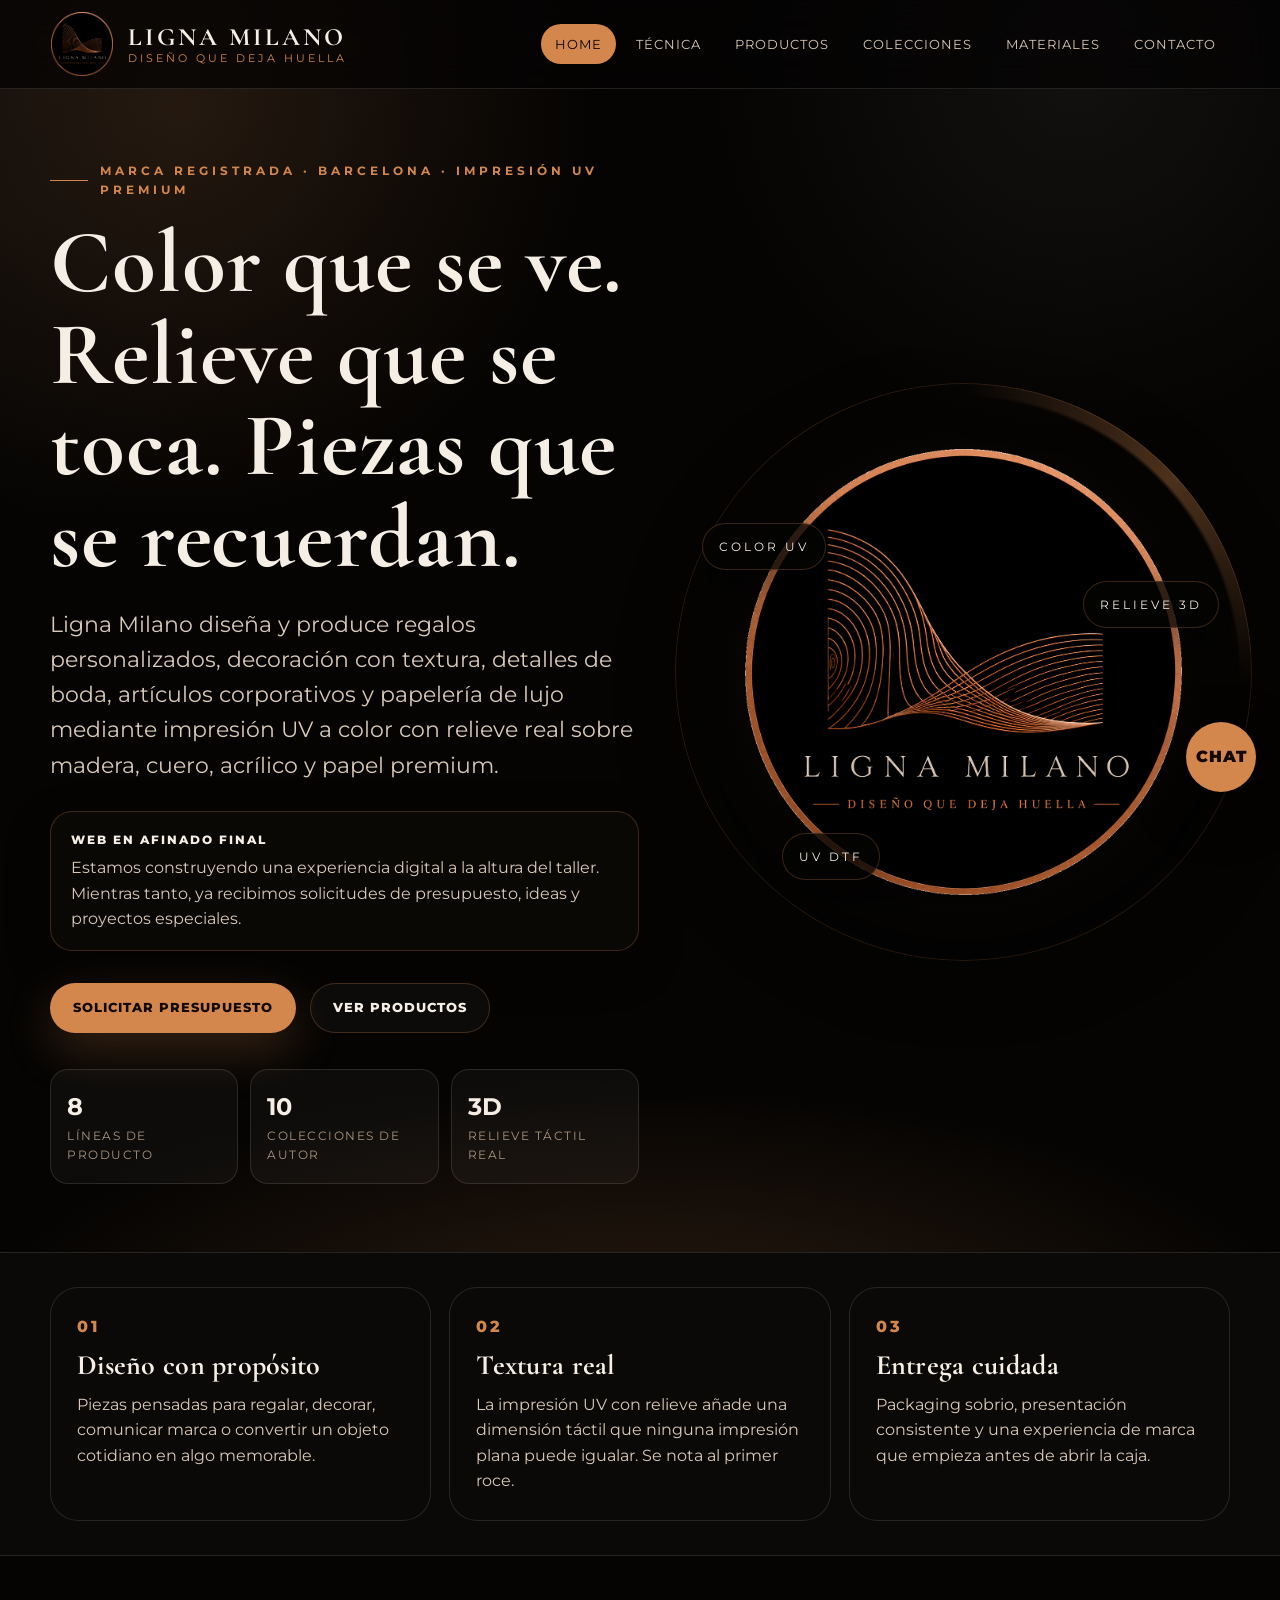
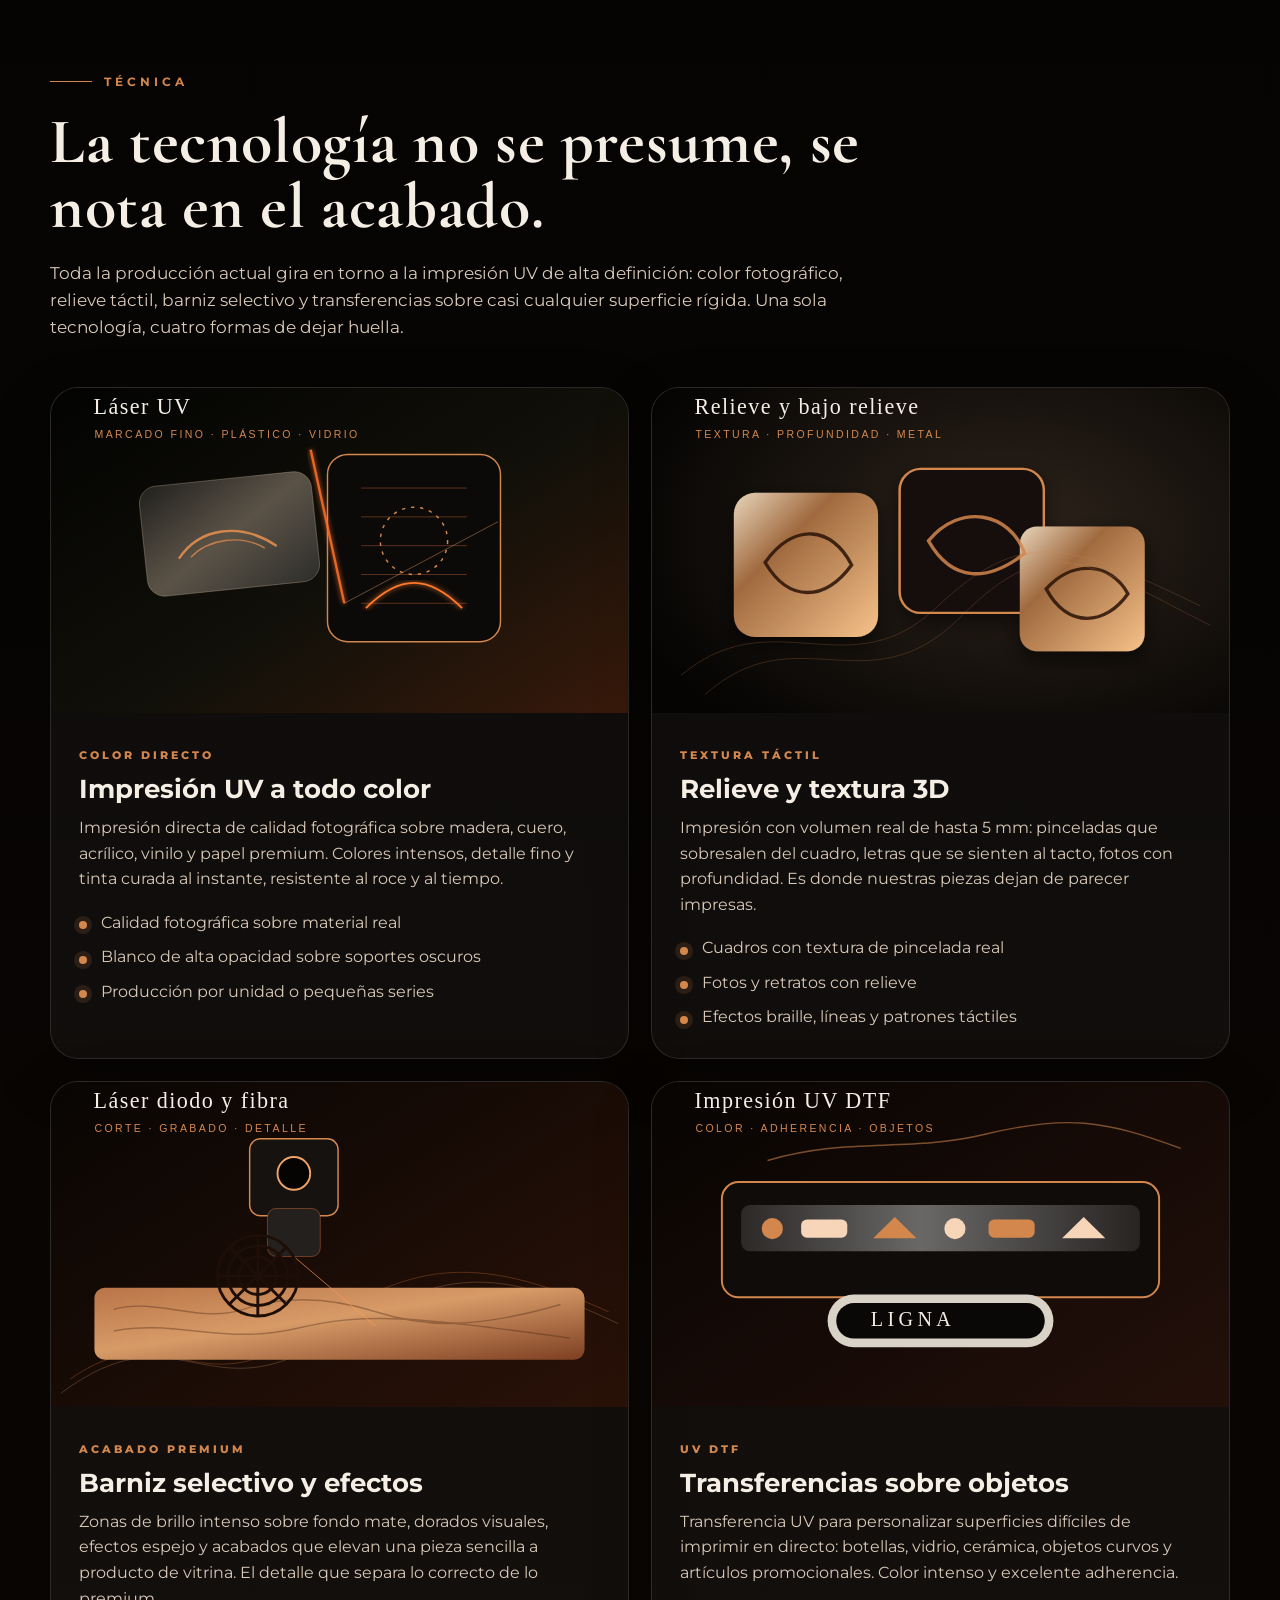
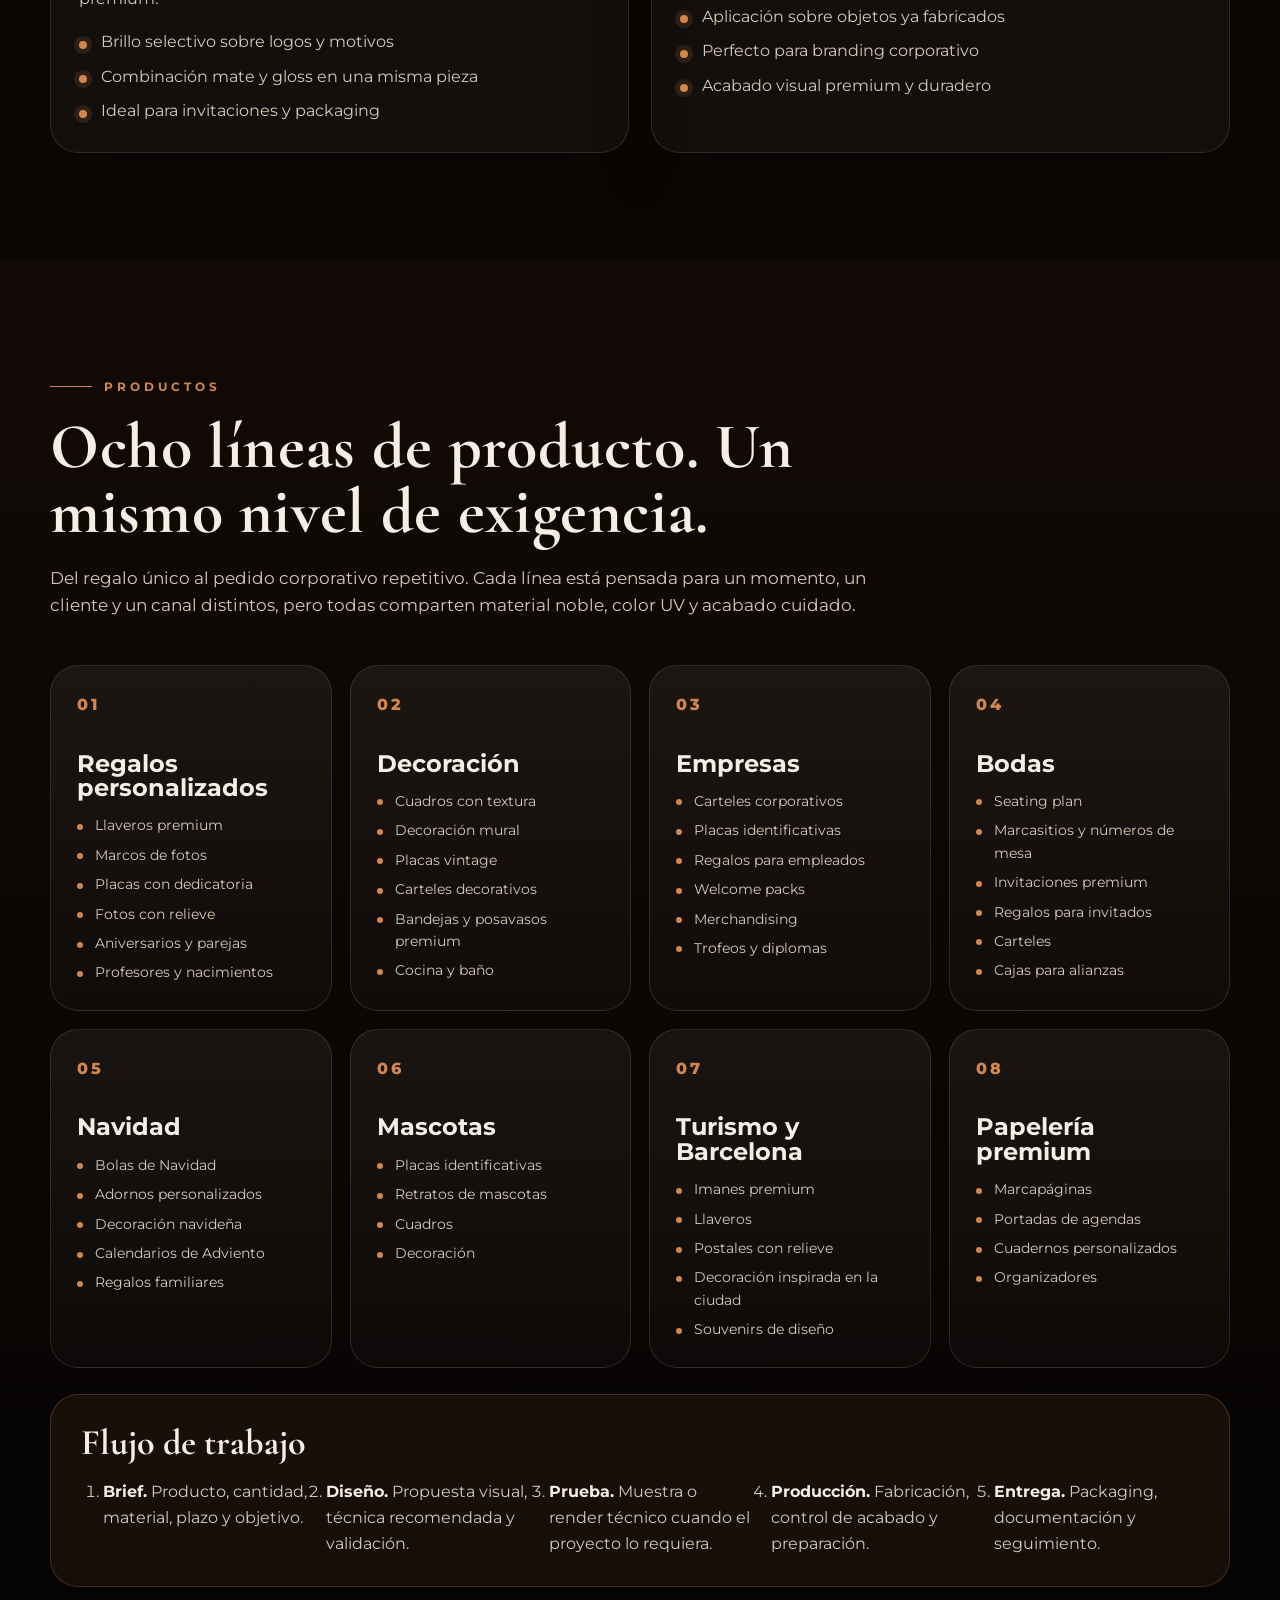
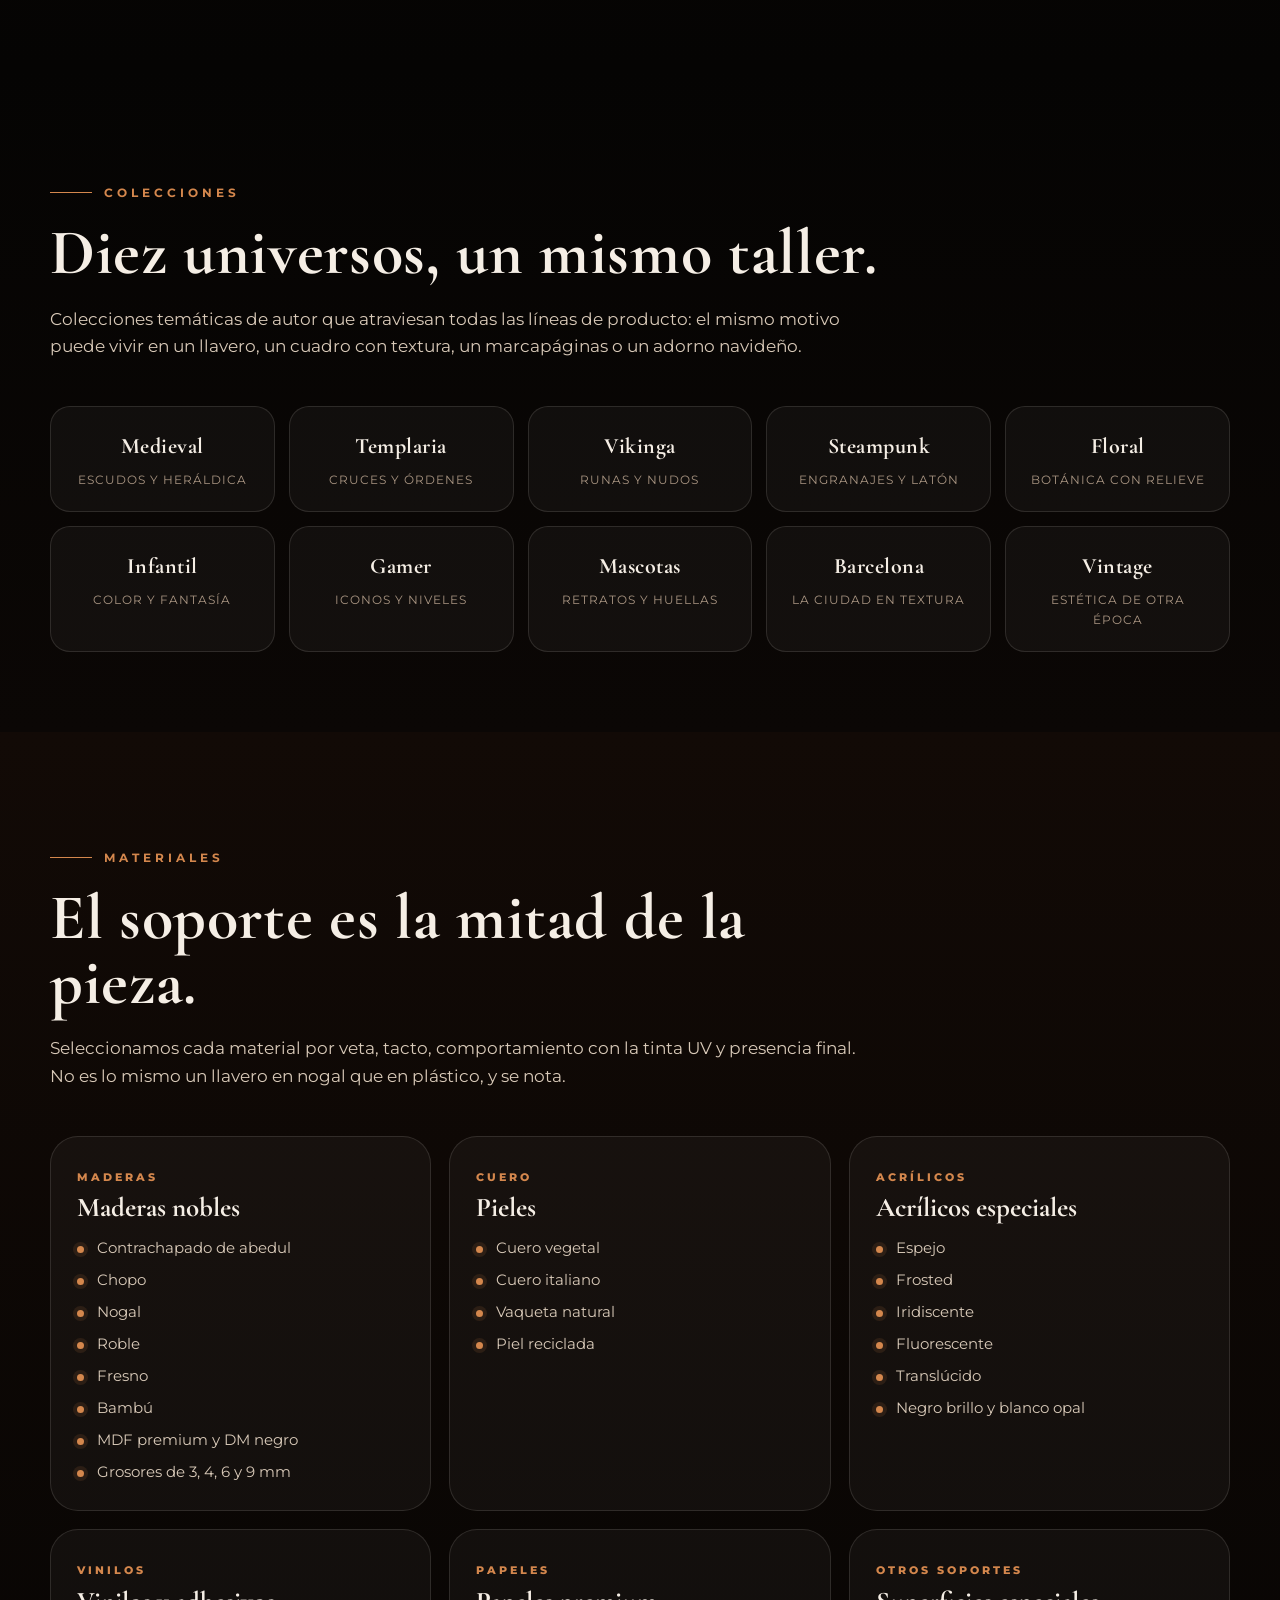
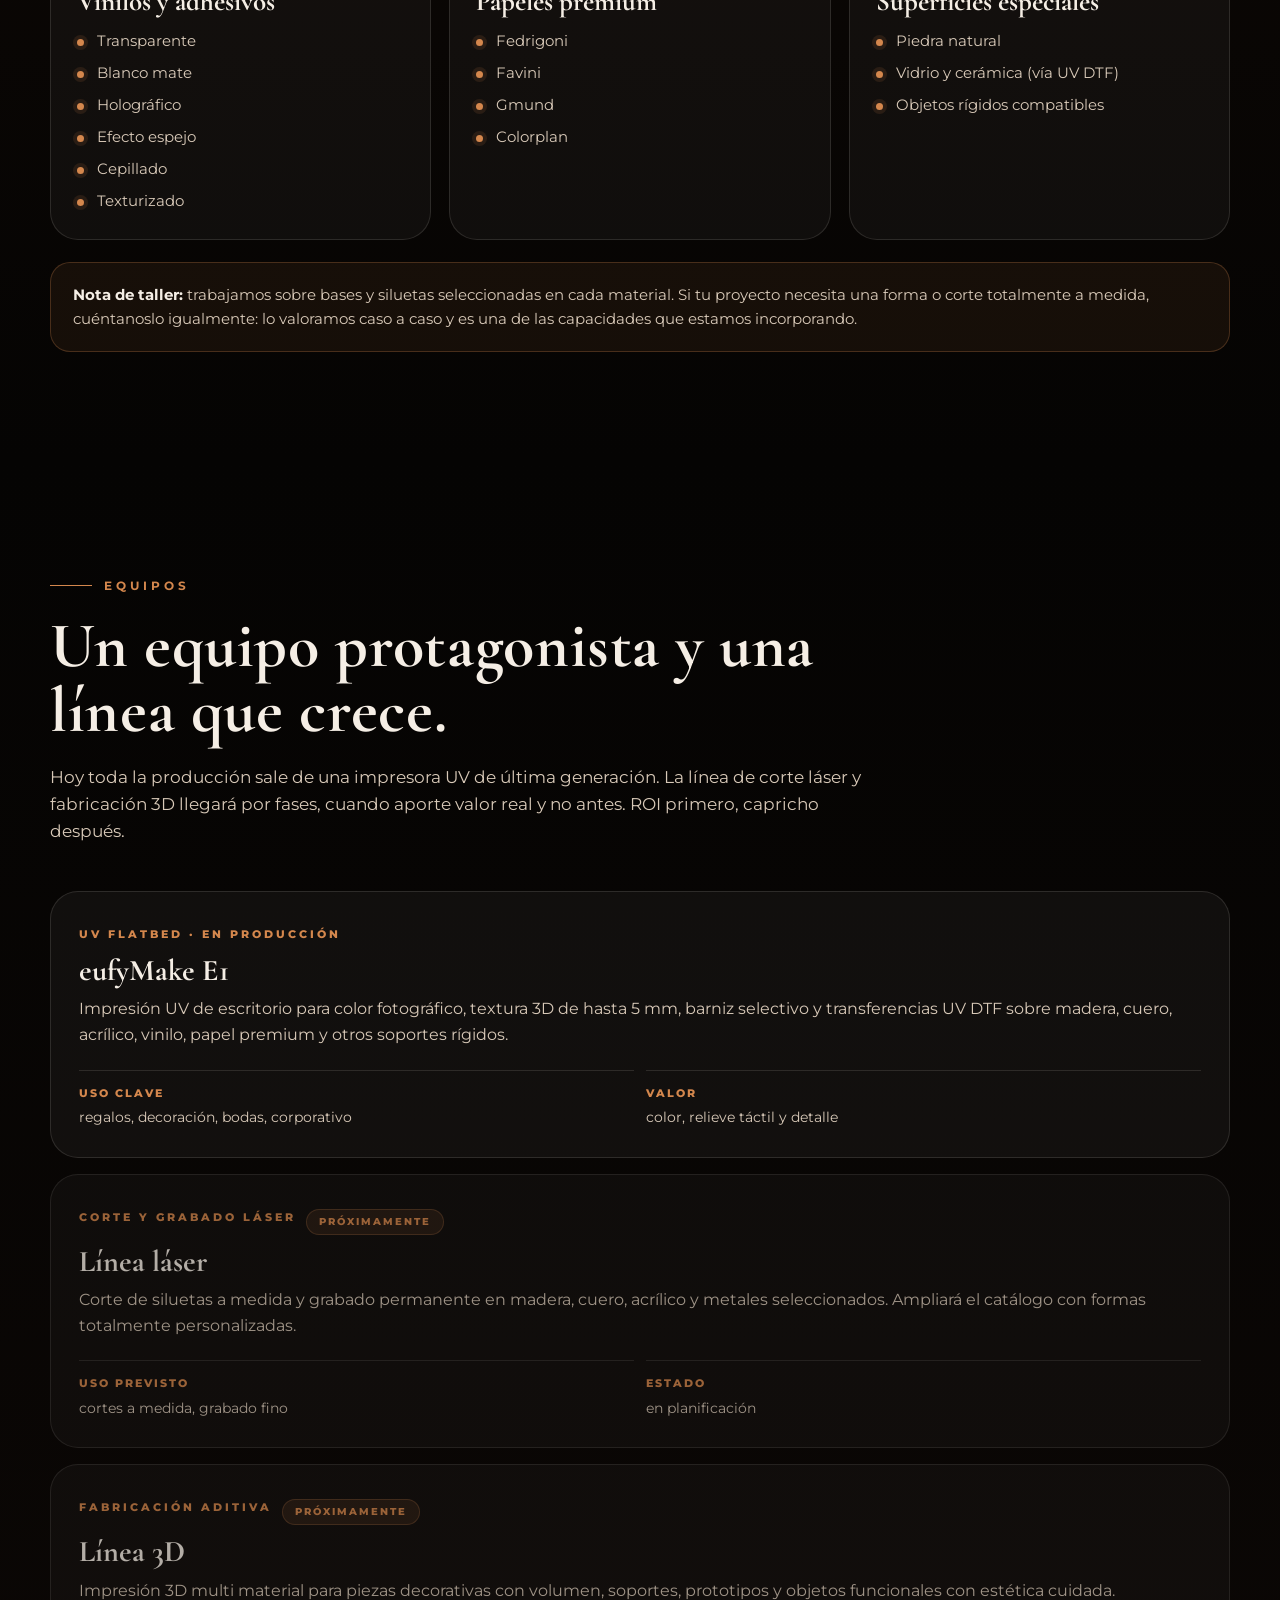
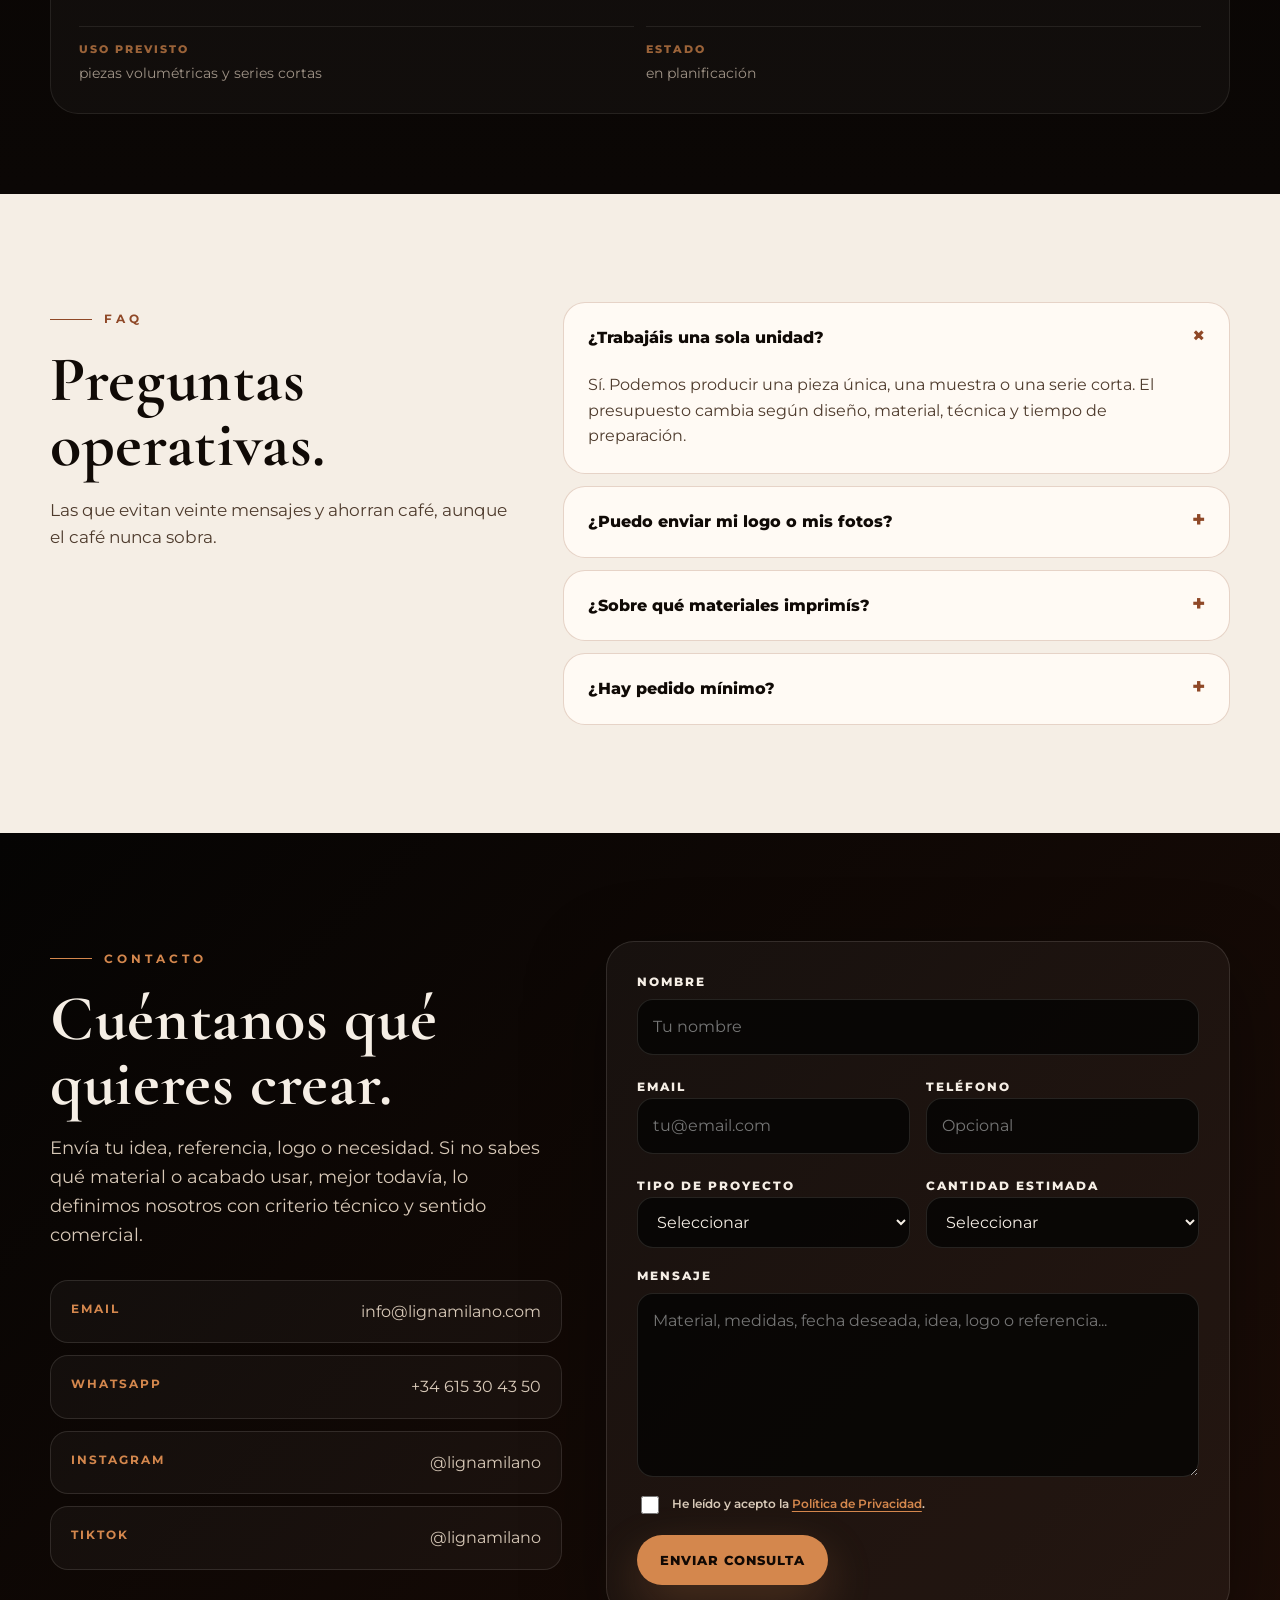
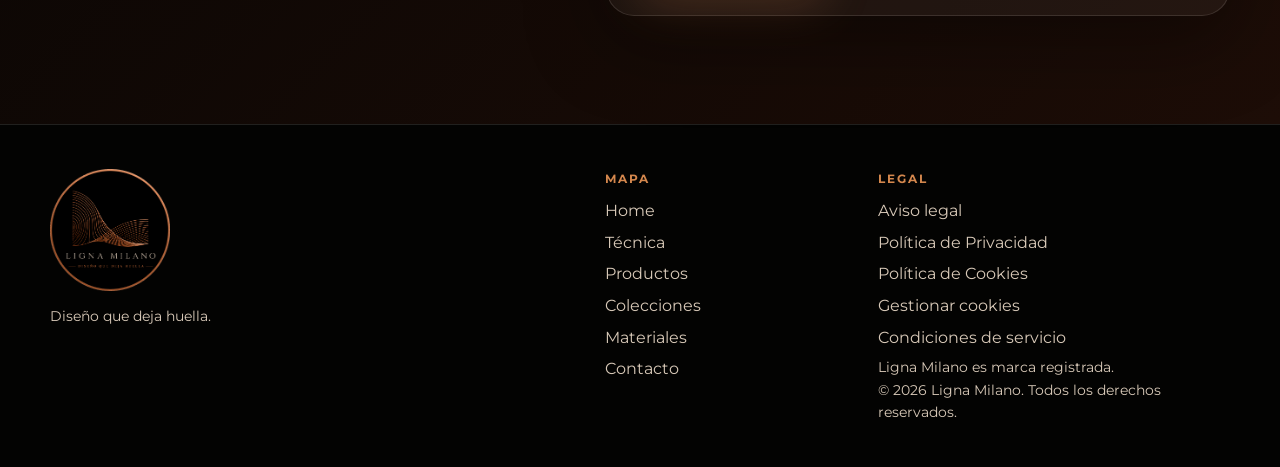
==== index.html @ 85f9f7ba "Ligna Milano - historial limpio" ====
<!doctype html>
<html lang="es">
<head>
  <script type="text/javascript" src="https://embeds.iubenda.com/widgets/a5ebfd67-1ace-4666-aaee-b75e7ff6a3bf.js"></script>
  <meta charset="utf-8">
  <meta name="viewport" content="width=device-width, initial-scale=1">
  <title>Ligna Milano | Impresión UV premium: regalos personalizados, decoración y bodas</title>
  <meta name="description" content="Ligna Milano crea regalos personalizados, decoración con textura, detalles de boda, regalos corporativos y papelería premium mediante impresión UV a color con relieve real sobre madera, cuero, acrílico y más. Marca registrada en España.">
  <meta name="robots" content="index, follow, max-image-preview:large, max-snippet:-1, max-video-preview:-1">
  <meta name="author" content="Ligna Milano">
  <meta name="keywords" content="impresión UV, regalos personalizados, decoración personalizada, cuadros con textura, regalos corporativos, detalles de boda, seating plan, UV DTF, souvenirs Barcelona, papelería premium, Barcelona, España">
  <link rel="canonical" href="https://lignamilano.com/">
  <link rel="alternate" hreflang="es-ES" href="https://lignamilano.com/">
  <link rel="alternate" hreflang="x-default" href="https://lignamilano.com/">
  <meta name="theme-color" content="#050403">
  <meta property="og:title" content="Ligna Milano | Diseño que deja huella">
  <meta property="og:description" content="Impresión UV premium con relieve real: regalos personalizados, decoración, bodas, empresas y colecciones de autor.">
  <meta property="og:type" content="website">
  <meta property="og:url" content="https://lignamilano.com/">
  <meta property="og:site_name" content="Ligna Milano">
  <meta property="og:locale" content="es_ES">
  <meta property="og:image" content="https://lignamilano.com/assets/img/og-ligna-milano.png">
  <meta property="og:image:alt" content="Ligna Milano, diseño que deja huella">
  <meta name="twitter:card" content="summary_large_image">
  <meta name="twitter:title" content="Ligna Milano | Diseño que deja huella">
  <meta name="twitter:description" content="Impresión UV premium con relieve real: regalos personalizados, decoración, bodas y empresas.">
  <meta name="twitter:image" content="https://lignamilano.com/assets/img/og-ligna-milano.png">
  <link rel="icon" type="image/png" sizes="32x32" href="assets/img/favicon-32.png">
  <link rel="icon" type="image/png" sizes="192x192" href="assets/img/favicon-192.png">
  <link rel="preconnect" href="https://fonts.googleapis.com">
  <link rel="preconnect" href="https://fonts.gstatic.com" crossorigin>
  <link href="https://fonts.googleapis.com/css2?family=Cormorant+Garamond:wght@500;600;700&family=Montserrat:wght@400;500;600;700;800&display=swap" rel="stylesheet">
  <link rel="stylesheet" href="assets/css/styles.css?v=10">
  <link rel="stylesheet" href="assets/css/uv-update.css?v=1">
  <script type="application/ld+json">
{
  "@context": "https://schema.org",
  "@graph": [
    {
      "@type": "Organization",
      "@id": "https://lignamilano.com/#organization",
      "name": "Ligna Milano",
      "url": "https://lignamilano.com/",
      "logo": "https://lignamilano.com/assets/img/logo-ligna-milano.png",
      "email": "info@lignamilano.com",
      "telephone": "+34615304350",
      "slogan": "Diseño que deja huella",
      "sameAs": [
        "https://www.instagram.com/lignamilano",
        "https://www.tiktok.com/@lignamilano"
      ]
    },
    {
      "@type": "LocalBusiness",
      "@id": "https://lignamilano.com/#localbusiness",
      "name": "Ligna Milano",
      "image": "https://lignamilano.com/assets/img/og-ligna-milano.png",
      "url": "https://lignamilano.com/",
      "email": "info@lignamilano.com",
      "telephone": "+34615304350",
      "areaServed": [
        "España",
        "Barcelona",
        "Unión Europea"
      ],
      "address": {
        "@type": "PostalAddress",
        "addressLocality": "Barcelona",
        "addressCountry": "ES"
      },
      "priceRange": "€€",
      "description": "Diseño y producción de regalos personalizados, decoración con textura, detalles de boda, regalos corporativos y papelería premium mediante impresión UV con relieve sobre madera, cuero, acrílico, vinilo y papel de lujo."
    },
    {
      "@type": "WebSite",
      "@id": "https://lignamilano.com/#website",
      "url": "https://lignamilano.com/",
      "name": "Ligna Milano",
      "publisher": {
        "@id": "https://lignamilano.com/#organization"
      },
      "inLanguage": "es-ES"
    },
    {
      "@type": "Service",
      "@id": "https://lignamilano.com/#services",
      "name": "Personalización premium mediante impresión UV",
      "provider": {
        "@id": "https://lignamilano.com/#organization"
      },
      "areaServed": {
        "@type": "Country",
        "name": "España"
      },
      "serviceType": [
        "Impresión UV a color",
        "Relieve y textura 3D",
        "Barniz selectivo",
        "Transferencias UV DTF",
        "Regalos personalizados",
        "Regalos corporativos",
        "Detalles y papelería de boda",
        "Decoración personalizada"
      ],
      "description": "Producción personalizada de regalos, decoración, detalles de boda, artículos corporativos, souvenirs y papelería premium mediante impresión UV a color con relieve táctil sobre madera, cuero, acrílico, vinilo y papel de lujo."
    },
    {
      "@type": "FAQPage",
      "@id": "https://lignamilano.com/#faq",
      "mainEntity": [
        {
          "@type": "Question",
          "name": "¿Trabajáis una sola unidad?",
          "acceptedAnswer": {
            "@type": "Answer",
            "text": "Sí. Ligna Milano puede producir una pieza única, una muestra o una serie corta. El presupuesto depende del diseño, material, técnica y tiempo de preparación."
          }
        },
        {
          "@type": "Question",
          "name": "¿Puedo enviar mi logo o mis fotos?",
          "acceptedAnswer": {
            "@type": "Answer",
            "text": "Sí. Para logos, lo ideal es enviar archivos vectoriales en SVG, PDF, AI o EPS. Para fotos, cuanta más resolución mejor. También se pueden revisar archivos PNG o JPG para validar si sirven para producción."
          }
        },
        {
          "@type": "Question",
          "name": "¿Sobre qué materiales imprimís?",
          "acceptedAnswer": {
            "@type": "Answer",
            "text": "Maderas nobles como abedul, nogal, roble, fresno o bambú, cuero vegetal e italiano, acrílicos especiales, vinilos, papeles premium tipo Fedrigoni o Gmund y otros soportes rígidos compatibles con impresión UV."
          }
        },
        {
          "@type": "Question",
          "name": "¿Hay pedido mínimo?",
          "acceptedAnswer": {
            "@type": "Answer",
            "text": "No para proyectos personalizados. Para campañas corporativas o piezas seriadas conviene definir cantidad objetivo para optimizar coste unitario."
          }
        }
      ]
    }
  ]
}
  </script>
</head>
<body>
  <a class="skip-link" href="#main">Saltar al contenido</a>

  <header class="site-header" data-header>
    <div class="container header-inner">
      <a class="brand" href="#home" aria-label="Ligna Milano, inicio">
        <img src="assets/img/logo-ligna-milano.png" alt="Ligna Milano" class="brand-logo">
        <span class="brand-copy">
          <strong>Ligna Milano</strong>
          <small>Diseño que deja huella</small>
        </span>
      </a>

      <button class="nav-toggle" type="button" aria-label="Abrir menú" aria-controls="site-nav" aria-expanded="false" data-nav-toggle>
        <span></span><span></span><span></span>
      </button>

      <nav id="site-nav" class="site-nav" data-nav>
        <a href="#home">Home</a>
        <a href="#tecnica">Técnica</a>
        <a href="#productos">Productos</a>
        <a href="#colecciones">Colecciones</a>
        <a href="#materiales">Materiales</a>
        <a href="#contacto">Contacto</a>
      </nav>
    </div>
  </header>

  <main id="main">
    <section id="home" class="hero section-shell">
      <div class="container hero-grid">
        <div class="hero-copy reveal">
          <span class="eyebrow">Marca registrada · Barcelona · Impresión UV premium</span>
          <h1>Color que se ve. Relieve que se toca. Piezas que se recuerdan.</h1>
          <p class="hero-lead">Ligna Milano diseña y produce regalos personalizados, decoración con textura, detalles de boda, artículos corporativos y papelería de lujo mediante impresión UV a color con relieve real sobre madera, cuero, acrílico y papel premium.</p>
          <div class="launch-note">
            <span>Web en afinado final</span>
            <p>Estamos construyendo una experiencia digital a la altura del taller. Mientras tanto, ya recibimos solicitudes de presupuesto, ideas y proyectos especiales.</p>
          </div>
          <div class="hero-actions">
            <a class="btn btn-primary" href="#contacto">Solicitar presupuesto</a>
            <a class="btn btn-ghost" href="#productos">Ver productos</a>
          </div>
          <div class="hero-metrics" aria-label="Capacidades de Ligna Milano">
            <div><strong>8</strong><span>líneas de producto</span></div>
            <div><strong>10</strong><span>colecciones de autor</span></div>
            <div><strong>3D</strong><span>relieve táctil real</span></div>
          </div>
        </div>

        <div class="hero-visual reveal" aria-hidden="true">
          <div class="logo-orbit">
            <img src="assets/img/logo-ligna-milano.png" alt="" class="hero-logo">
          </div>
          <div class="visual-card vc-one">Color UV</div>
          <div class="visual-card vc-two">Relieve 3D</div>
          <div class="visual-card vc-three">UV DTF</div>
        </div>
      </div>
    </section>

    <section class="intro-band">
      <div class="container intro-grid">
        <article>
          <span>01</span>
          <h2>Diseño con propósito</h2>
          <p>Piezas pensadas para regalar, decorar, comunicar marca o convertir un objeto cotidiano en algo memorable.</p>
        </article>
        <article>
          <span>02</span>
          <h2>Textura real</h2>
          <p>La impresión UV con relieve añade una dimensión táctil que ninguna impresión plana puede igualar. Se nota al primer roce.</p>
        </article>
        <article>
          <span>03</span>
          <h2>Entrega cuidada</h2>
          <p>Packaging sobrio, presentación consistente y una experiencia de marca que empieza antes de abrir la caja.</p>
        </article>
      </div>
    </section>

    <section id="tecnica" class="section section-dark">
      <div class="container">
        <div class="section-heading reveal">
          <span class="eyebrow">Técnica</span>
          <h2>La tecnología no se presume, se nota en el acabado.</h2>
          <p>Toda la producción actual gira en torno a la impresión UV de alta definición: color fotográfico, relieve táctil, barniz selectivo y transferencias sobre casi cualquier superficie rígida. Una sola tecnología, cuatro formas de dejar huella.</p>
        </div>

        <div class="process-grid">
          <article class="process-card reveal">
            <img src="assets/img/process-uv.svg" alt="Representación de impresión UV a color de alta definición" loading="lazy">
            <div>
              <span class="tag">Color directo</span>
              <h3>Impresión UV a todo color</h3>
              <p>Impresión directa de calidad fotográfica sobre madera, cuero, acrílico, vinilo y papel premium. Colores intensos, detalle fino y tinta curada al instante, resistente al roce y al tiempo.</p>
              <ul>
                <li>Calidad fotográfica sobre material real</li>
                <li>Blanco de alta opacidad sobre soportes oscuros</li>
                <li>Producción por unidad o pequeñas series</li>
              </ul>
            </div>
          </article>

          <article class="process-card reveal">
            <img src="assets/img/process-relief.svg" alt="Representación de relieve y textura 3D impresa" loading="lazy">
            <div>
              <span class="tag">Textura táctil</span>
              <h3>Relieve y textura 3D</h3>
              <p>Impresión con volumen real de hasta 5 mm: pinceladas que sobresalen del cuadro, letras que se sienten al tacto, fotos con profundidad. Es donde nuestras piezas dejan de parecer impresas.</p>
              <ul>
                <li>Cuadros con textura de pincelada real</li>
                <li>Fotos y retratos con relieve</li>
                <li>Efectos braille, líneas y patrones táctiles</li>
              </ul>
            </div>
          </article>

          <article class="process-card reveal">
            <img src="assets/img/process-laser.svg" alt="Representación de acabados con barniz selectivo brillante" loading="lazy">
            <div>
              <span class="tag">Acabado premium</span>
              <h3>Barniz selectivo y efectos</h3>
              <p>Zonas de brillo intenso sobre fondo mate, dorados visuales, efectos espejo y acabados que elevan una pieza sencilla a producto de vitrina. El detalle que separa lo correcto de lo premium.</p>
              <ul>
                <li>Brillo selectivo sobre logos y motivos</li>
                <li>Combinación mate y gloss en una misma pieza</li>
                <li>Ideal para invitaciones y packaging</li>
              </ul>
            </div>
          </article>

          <article class="process-card reveal">
            <img src="assets/img/process-uvdtf.svg" alt="Representación de transferencia UV DTF sobre objetos" loading="lazy">
            <div>
              <span class="tag">UV DTF</span>
              <h3>Transferencias sobre objetos</h3>
              <p>Transferencia UV para personalizar superficies difíciles de imprimir en directo: botellas, vidrio, cerámica, objetos curvos y artículos promocionales. Color intenso y excelente adherencia.</p>
              <ul>
                <li>Aplicación sobre objetos ya fabricados</li>
                <li>Perfecto para branding corporativo</li>
                <li>Acabado visual premium y duradero</li>
              </ul>
            </div>
          </article>
        </div>
      </div>
    </section>

    <section id="productos" class="section section-warm compact-section">
      <div class="container">
        <div class="section-heading reveal">
          <span class="eyebrow">Productos</span>
          <h2>Ocho líneas de producto. Un mismo nivel de exigencia.</h2>
          <p>Del regalo único al pedido corporativo repetitivo. Cada línea está pensada para un momento, un cliente y un canal distintos, pero todas comparten material noble, color UV y acabado cuidado.</p>
        </div>

        <div class="project-grid">
          <article class="project-card reveal">
            <span>01</span>
            <h3>Regalos personalizados</h3>
            <ul>
              <li>Llaveros premium</li>
              <li>Marcos de fotos</li>
              <li>Placas con dedicatoria</li>
              <li>Fotos con relieve</li>
              <li>Aniversarios y parejas</li>
              <li>Profesores y nacimientos</li>
            </ul>
          </article>
          <article class="project-card reveal">
            <span>02</span>
            <h3>Decoración</h3>
            <ul>
              <li>Cuadros con textura</li>
              <li>Decoración mural</li>
              <li>Placas vintage</li>
              <li>Carteles decorativos</li>
              <li>Bandejas y posavasos premium</li>
              <li>Cocina y baño</li>
            </ul>
          </article>
          <article class="project-card reveal">
            <span>03</span>
            <h3>Empresas</h3>
            <ul>
              <li>Carteles corporativos</li>
              <li>Placas identificativas</li>
              <li>Regalos para empleados</li>
              <li>Welcome packs</li>
              <li>Merchandising</li>
              <li>Trofeos y diplomas</li>
            </ul>
          </article>
          <article class="project-card reveal">
            <span>04</span>
            <h3>Bodas</h3>
            <ul>
              <li>Seating plan</li>
              <li>Marcasitios y números de mesa</li>
              <li>Invitaciones premium</li>
              <li>Regalos para invitados</li>
              <li>Carteles</li>
              <li>Cajas para alianzas</li>
            </ul>
          </article>
          <article class="project-card reveal">
            <span>05</span>
            <h3>Navidad</h3>
            <ul>
              <li>Bolas de Navidad</li>
              <li>Adornos personalizados</li>
              <li>Decoración navideña</li>
              <li>Calendarios de Adviento</li>
              <li>Regalos familiares</li>
            </ul>
          </article>
          <article class="project-card reveal">
            <span>06</span>
            <h3>Mascotas</h3>
            <ul>
              <li>Placas identificativas</li>
              <li>Retratos de mascotas</li>
              <li>Cuadros</li>
              <li>Decoración</li>
            </ul>
          </article>
          <article class="project-card reveal">
            <span>07</span>
            <h3>Turismo y Barcelona</h3>
            <ul>
              <li>Imanes premium</li>
              <li>Llaveros</li>
              <li>Postales con relieve</li>
              <li>Decoración inspirada en la ciudad</li>
              <li>Souvenirs de diseño</li>
            </ul>
          </article>
          <article class="project-card reveal">
            <span>08</span>
            <h3>Papelería premium</h3>
            <ul>
              <li>Marcapáginas</li>
              <li>Portadas de agendas</li>
              <li>Cuadernos personalizados</li>
              <li>Organizadores</li>
            </ul>
          </article>
        </div>

        <div class="workflow reveal">
          <h3>Flujo de trabajo</h3>
          <ol>
            <li><strong>Brief.</strong> Producto, cantidad, material, plazo y objetivo.</li>
            <li><strong>Diseño.</strong> Propuesta visual, técnica recomendada y validación.</li>
            <li><strong>Prueba.</strong> Muestra o render técnico cuando el proyecto lo requiera.</li>
            <li><strong>Producción.</strong> Fabricación, control de acabado y preparación.</li>
            <li><strong>Entrega.</strong> Packaging, documentación y seguimiento.</li>
          </ol>
        </div>
      </div>
    </section>

    <section id="colecciones" class="section section-dark compact-section">
      <div class="container">
        <div class="section-heading reveal">
          <span class="eyebrow">Colecciones</span>
          <h2>Diez universos, un mismo taller.</h2>
          <p>Colecciones temáticas de autor que atraviesan todas las líneas de producto: el mismo motivo puede vivir en un llavero, un cuadro con textura, un marcapáginas o un adorno navideño.</p>
        </div>

        <div class="collections-grid reveal">
          <div class="collection-chip"><strong>Medieval</strong><span>escudos y heráldica</span></div>
          <div class="collection-chip"><strong>Templaria</strong><span>cruces y órdenes</span></div>
          <div class="collection-chip"><strong>Vikinga</strong><span>runas y nudos</span></div>
          <div class="collection-chip"><strong>Steampunk</strong><span>engranajes y latón</span></div>
          <div class="collection-chip"><strong>Floral</strong><span>botánica con relieve</span></div>
          <div class="collection-chip"><strong>Infantil</strong><span>color y fantasía</span></div>
          <div class="collection-chip"><strong>Gamer</strong><span>iconos y niveles</span></div>
          <div class="collection-chip"><strong>Mascotas</strong><span>retratos y huellas</span></div>
          <div class="collection-chip"><strong>Barcelona</strong><span>la ciudad en textura</span></div>
          <div class="collection-chip"><strong>Vintage</strong><span>estética de otra época</span></div>
        </div>
      </div>
    </section>

    <section id="materiales" class="section section-warm">
      <div class="container">
        <div class="section-heading reveal">
          <span class="eyebrow">Materiales</span>
          <h2>El soporte es la mitad de la pieza.</h2>
          <p>Seleccionamos cada material por veta, tacto, comportamiento con la tinta UV y presencia final. No es lo mismo un llavero en nogal que en plástico, y se nota.</p>
        </div>

        <div class="materials-grid">
          <article class="material-card reveal">
            <span class="tag">Maderas</span>
            <h3>Maderas nobles</h3>
            <ul>
              <li>Contrachapado de abedul</li>
              <li>Chopo</li>
              <li>Nogal</li>
              <li>Roble</li>
              <li>Fresno</li>
              <li>Bambú</li>
              <li>MDF premium y DM negro</li>
              <li>Grosores de 3, 4, 6 y 9 mm</li>
            </ul>
          </article>

          <article class="material-card reveal">
            <span class="tag">Cuero</span>
            <h3>Pieles</h3>
            <ul>
              <li>Cuero vegetal</li>
              <li>Cuero italiano</li>
              <li>Vaqueta natural</li>
              <li>Piel reciclada</li>
            </ul>
          </article>

          <article class="material-card reveal">
            <span class="tag">Acrílicos</span>
            <h3>Acrílicos especiales</h3>
            <ul>
              <li>Espejo</li>
              <li>Frosted</li>
              <li>Iridiscente</li>
              <li>Fluorescente</li>
              <li>Translúcido</li>
              <li>Negro brillo y blanco opal</li>
            </ul>
          </article>

          <article class="material-card reveal">
            <span class="tag">Vinilos</span>
            <h3>Vinilos y adhesivos</h3>
            <ul>
              <li>Transparente</li>
              <li>Blanco mate</li>
              <li>Holográfico</li>
              <li>Efecto espejo</li>
              <li>Cepillado</li>
              <li>Texturizado</li>
            </ul>
          </article>

          <article class="material-card reveal">
            <span class="tag">Papeles</span>
            <h3>Papeles premium</h3>
            <ul>
              <li>Fedrigoni</li>
              <li>Favini</li>
              <li>Gmund</li>
              <li>Colorplan</li>
            </ul>
          </article>

          <article class="material-card reveal">
            <span class="tag">Otros soportes</span>
            <h3>Superficies especiales</h3>
            <ul>
              <li>Piedra natural</li>
              <li>Vidrio y cerámica (vía UV DTF)</li>
              <li>Objetos rígidos compatibles</li>
            </ul>
          </article>
        </div>

        <div class="material-note reveal">
          <strong>Nota de taller:</strong> trabajamos sobre bases y siluetas seleccionadas en cada material. Si tu proyecto necesita una forma o corte totalmente a medida, cuéntanoslo igualmente: lo valoramos caso a caso y es una de las capacidades que estamos incorporando.
        </div>
      </div>
    </section>

    <section id="equipos" class="section section-dark compact-section">
      <div class="container">
        <div class="section-heading reveal">
          <span class="eyebrow">Equipos</span>
          <h2>Un equipo protagonista y una línea que crece.</h2>
          <p>Hoy toda la producción sale de una impresora UV de última generación. La línea de corte láser y fabricación 3D llegará por fases, cuando aporte valor real y no antes. ROI primero, capricho después.</p>
        </div>

        <div class="equipment-grid">
          <article class="equipment-card reveal">
            <span class="equipment-kicker">UV flatbed · En producción</span>
            <h3>eufyMake E1</h3>
            <p>Impresión UV de escritorio para color fotográfico, textura 3D de hasta 5 mm, barniz selectivo y transferencias UV DTF sobre madera, cuero, acrílico, vinilo, papel premium y otros soportes rígidos.</p>
            <dl>
              <div><dt>Uso clave</dt><dd>regalos, decoración, bodas, corporativo</dd></div>
              <div><dt>Valor</dt><dd>color, relieve táctil y detalle</dd></div>
            </dl>
          </article>

          <article class="equipment-card is-soon reveal">
            <span class="equipment-kicker">Corte y grabado láser <span class="badge-soon">Próximamente</span></span>
            <h3>Línea láser</h3>
            <p>Corte de siluetas a medida y grabado permanente en madera, cuero, acrílico y metales seleccionados. Ampliará el catálogo con formas totalmente personalizadas.</p>
            <dl>
              <div><dt>Uso previsto</dt><dd>cortes a medida, grabado fino</dd></div>
              <div><dt>Estado</dt><dd>en planificación</dd></div>
            </dl>
          </article>

          <article class="equipment-card is-soon reveal">
            <span class="equipment-kicker">Fabricación aditiva <span class="badge-soon">Próximamente</span></span>
            <h3>Línea 3D</h3>
            <p>Impresión 3D multi material para piezas decorativas con volumen, soportes, prototipos y objetos funcionales con estética cuidada.</p>
            <dl>
              <div><dt>Uso previsto</dt><dd>piezas volumétricas y series cortas</dd></div>
              <div><dt>Estado</dt><dd>en planificación</dd></div>
            </dl>
          </article>
        </div>
      </div>
    </section>

    <section class="section section-faq">
      <div class="container faq-layout">
        <div class="section-heading reveal">
          <span class="eyebrow">FAQ</span>
          <h2>Preguntas operativas.</h2>
          <p>Las que evitan veinte mensajes y ahorran café, aunque el café nunca sobra.</p>
        </div>
        <div class="accordion reveal" data-accordion>
          <article class="accordion-item is-open">
            <button type="button" aria-expanded="true">¿Trabajáis una sola unidad?</button>
            <div class="accordion-panel"><p>Sí. Podemos producir una pieza única, una muestra o una serie corta. El presupuesto cambia según diseño, material, técnica y tiempo de preparación.</p></div>
          </article>
          <article class="accordion-item">
            <button type="button" aria-expanded="false">¿Puedo enviar mi logo o mis fotos?</button>
            <div class="accordion-panel"><p>Sí. Para logos, lo ideal es enviar archivos vectoriales en SVG, PDF, AI o EPS. Para fotos y retratos, cuanta más resolución mejor. Si solo tienes PNG o JPG, podemos revisarlo y decirte si sirve para producción.</p></div>
          </article>
          <article class="accordion-item">
            <button type="button" aria-expanded="false">¿Sobre qué materiales imprimís?</button>
            <div class="accordion-panel"><p>Maderas nobles (abedul, nogal, roble, fresno, bambú), cuero vegetal e italiano, acrílicos especiales, vinilos, papeles premium tipo Fedrigoni o Gmund, piedra natural y otros soportes rígidos compatibles con impresión UV. Vidrio y cerámica se personalizan mediante transferencia UV DTF.</p></div>
          </article>
          <article class="accordion-item">
            <button type="button" aria-expanded="false">¿Hay pedido mínimo?</button>
            <div class="accordion-panel"><p>No para proyectos personalizados. Para campañas corporativas o piezas seriadas, conviene definir cantidad objetivo para optimizar coste unitario.</p></div>
          </article>
        </div>
      </div>
    </section>

    <section id="contacto" class="section contact-section">
      <div class="container contact-grid">
        <div class="contact-copy reveal">
          <span class="eyebrow">Contacto</span>
          <h2>Cuéntanos qué quieres crear.</h2>
          <p>Envía tu idea, referencia, logo o necesidad. Si no sabes qué material o acabado usar, mejor todavía, lo definimos nosotros con criterio técnico y sentido comercial.</p>
          <div class="contact-methods">
            <a href="mailto:info@lignamilano.com"><strong>Email</strong><span>info@lignamilano.com</span></a>
            <a href="https://wa.me/34615304350" target="_blank" rel="noopener"><strong>WhatsApp</strong><span>+34 615 30 43 50</span></a>
            <a href="https://www.instagram.com/lignamilano" target="_blank" rel="noopener"><strong>Instagram</strong><span>@lignamilano</span></a>
            <a href="https://www.tiktok.com/@lignamilano" target="_blank" rel="noopener"><strong>TikTok</strong><span>@lignamilano</span></a>
          </div>
        </div>

        <form class="contact-form reveal" id="contactForm" action="send-contact.php" method="POST" novalidate>
          <input type="text" name="_lm_website" class="hp-field" tabindex="-1" autocomplete="new-password" aria-hidden="true">
          <input type="hidden" name="page" value="lignamilano.com">
          <div class="form-row">
            <label for="name">Nombre</label>
            <input id="name" name="name" type="text" autocomplete="name" required placeholder="Tu nombre">
          </div>
          <div class="form-row split">
            <div>
              <label for="email">Email</label>
              <input id="email" name="email" type="email" autocomplete="email" required placeholder="tu@email.com">
            </div>
            <div>
              <label for="phone">Teléfono</label>
              <input id="phone" name="phone" type="tel" autocomplete="tel" placeholder="Opcional">
            </div>
          </div>
          <div class="form-row split">
            <div>
              <label for="projectType">Tipo de proyecto</label>
              <select id="projectType" name="projectType" required>
                <option value="">Seleccionar</option>
                <option>Regalo personalizado</option>
                <option>Decoración</option>
                <option>Empresa / corporativo</option>
                <option>Boda o evento</option>
                <option>Navidad</option>
                <option>Mascotas</option>
                <option>Turismo / souvenirs</option>
                <option>Papelería premium</option>
                <option>Otro</option>
              </select>
            </div>
            <div>
              <label for="quantity">Cantidad estimada</label>
              <select id="quantity" name="quantity" required>
                <option value="">Seleccionar</option>
                <option>1 unidad</option>
                <option>2 a 10 unidades</option>
                <option>11 a 50 unidades</option>
                <option>Más de 50 unidades</option>
              </select>
            </div>
          </div>
          <div class="form-row">
            <label for="message">Mensaje</label>
            <textarea id="message" name="message" rows="6" required placeholder="Material, medidas, fecha deseada, idea, logo o referencia..."></textarea>
          </div>
          <label class="privacy-check">
            <input type="checkbox" name="privacyAccepted" value="1" required>
            <span>He leído y acepto la <a href="https://www.iubenda.com/privacy-policy/92799588" target="_blank" rel="noopener">Política de Privacidad</a>.</span>
          </label>
          <button class="btn btn-primary" type="submit" data-form-submit>Enviar consulta</button>
          <p class="sr-only" data-form-status aria-live="polite"></p>
        </form>
      </div>
    </section>
  </main>

  <div class="modal" data-modal hidden aria-live="polite" aria-modal="true" role="dialog" aria-labelledby="modalTitle">
    <div class="modal-card">
      <button class="modal-close" type="button" aria-label="Cerrar mensaje" data-modal-close>×</button>
      <span class="modal-kicker">Ligna Milano</span>
      <h2 id="modalTitle" data-modal-title>Mensaje enviado correctamente</h2>
      <p data-modal-message>Gracias por escribirnos. Hemos recibido tu consulta y revisaremos la viabilidad técnica del proyecto.</p>
      <button class="btn btn-primary" type="button" data-modal-ok>Perfecto</button>
    </div>
  </div>


  <footer class="site-footer">
    <div class="container footer-grid">
      <div>
        <img src="assets/img/logo-ligna-milano.png" alt="Ligna Milano" class="footer-logo">
        <p>Diseño que deja huella.</p>
      </div>
      <div>
        <strong>Mapa</strong>
        <a href="#home">Home</a>
        <a href="#tecnica">Técnica</a>
        <a href="#productos">Productos</a>
        <a href="#colecciones">Colecciones</a>
        <a href="#materiales">Materiales</a>
        <a href="#contacto">Contacto</a>
      </div>
      <div>
        <strong>Legal</strong>
        <a href="aviso-legal.html">Aviso legal</a>
        <a href="https://www.iubenda.com/privacy-policy/92799588" class="iubenda-white iubenda-noiframe iubenda-embed" title="Política de Privacidad">Política de Privacidad</a>
        <a href="https://www.iubenda.com/privacy-policy/92799588/cookie-policy" class="iubenda-white iubenda-noiframe iubenda-embed" title="Política de Cookies">Política de Cookies</a>
        <a href="#" class="footer-link-button iubenda-cs-preferences-link" data-cookie-preferences>Gestionar cookies</a>
        <a href="condiciones.html">Condiciones de servicio</a>
        <p>Ligna Milano es marca registrada.</p>
        <p>© <span id="year"></span> Ligna Milano. Todos los derechos reservados.</p>
      </div>
    </div>
  </footer>

  <button class="chat-launcher" type="button" aria-label="Abrir chatbot" data-chat-launcher>
    <span>Chat</span>
  </button>

  <aside class="chatbot" aria-label="Chatbot Ligna Milano" data-chatbot hidden>
    <div class="chatbot-header">
      <div>
        <strong>Asistente Ligna Milano</strong>
      </div>
      <button type="button" aria-label="Cerrar chatbot" data-chat-close>×</button>
    </div>
    <div class="chatbot-body" data-chat-body>
      <p class="bot-message">Hola, soy el asistente de Ligna Milano. Puedo ayudarte a definir tu idea, revisar materiales y acabados posibles y preparar el briefing para el equipo. ¿Cómo te llamas y qué te gustaría personalizar?</p>
    </div>
    <form class="chatbot-input" data-chat-form>
      <input type="text" name="chatMessage" autocomplete="off" placeholder="Escribe tu consulta..." aria-label="Mensaje para el asistente">
      <button type="submit">Enviar</button>
    </form>
  </aside>
  <script type="text/javascript">
  (function (w,d) {
    var loader = function () {
      if (d.querySelector('script[src="https://cdn.iubenda.com/iubenda.js"]')) return;
      var s = d.createElement("script"), tag = d.getElementsByTagName("script")[0];
      s.src = "https://cdn.iubenda.com/iubenda.js";
      tag.parentNode.insertBefore(s, tag);
    };
    if (w.addEventListener) { w.addEventListener("load", loader, false); }
    else if (w.attachEvent) { w.attachEvent("onload", loader); }
    else { w.onload = loader; }
  })(window, document);
</script>


  <script src="assets/js/site-config.js?v=10"></script>
  <script src="assets/js/legal.js?v=10"></script>
  <script src="assets/js/main.js?v=10"></script>
</body>
</html>
---- assets/css/styles.css ----
:root {
  --black: #050403;
  --black-soft: #0d0a08;
  --carbon: #15110e;
  --copper: #d4874d;
  --copper-dark: #8f4827;
  --cream: #f5eee5;
  --cream-soft: #d8c9b8;
  --muted: #a99582;
  --line: rgba(212, 135, 77, .26);
  --line-soft: rgba(245, 238, 229, .12);
  --shadow: 0 24px 80px rgba(0, 0, 0, .38);
  --radius: 28px;
  --container: 1180px;
}

* { box-sizing: border-box; }
html { scroll-behavior: smooth; }
body {
  margin: 0;
  background: var(--black);
  color: var(--cream);
  font-family: Montserrat, Arial, sans-serif;
  line-height: 1.6;
  overflow-x: hidden;
}
body::before {
  content: "";
  position: fixed;
  inset: 0;
  pointer-events: none;
  background:
    radial-gradient(circle at 14% 12%, rgba(212,135,77,.14), transparent 32%),
    radial-gradient(circle at 84% 8%, rgba(245,238,229,.06), transparent 29%),
    linear-gradient(135deg, rgba(255,255,255,.025), transparent 30%);
  z-index: -2;
}

.sr-only { position: absolute !important; width: 1px !important; height: 1px !important; padding: 0 !important; margin: -1px !important; overflow: hidden !important; clip: rect(0, 0, 0, 0) !important; white-space: nowrap !important; border: 0 !important; }
.typing-message { opacity: .78; font-style: italic; }
.chatbot-input button:disabled { opacity: .58; cursor: not-allowed; }

a { color: inherit; text-decoration: none; }
img { display: block; max-width: 100%; }
button, input, select, textarea { font: inherit; }
.container { width: min(var(--container), calc(100% - 40px)); margin-inline: auto; }
.skip-link { position: fixed; left: 16px; top: -60px; background: var(--cream); color: var(--black); padding: 10px 16px; border-radius: 12px; z-index: 1000; }
.skip-link:focus { top: 16px; }

.site-header {
  position: sticky;
  top: 0;
  z-index: 100;
  background: rgba(5, 4, 3, .74);
  backdrop-filter: blur(18px);
  border-bottom: 1px solid var(--line-soft);
  transition: .25s ease;
}
.site-header.is-scrolled { background: rgba(5, 4, 3, .92); box-shadow: 0 12px 40px rgba(0,0,0,.34); }
.header-inner { height: 88px; display: flex; align-items: center; justify-content: space-between; gap: 22px; }
.brand { display: flex; align-items: center; gap: 14px; min-width: 220px; }
.brand-logo { width: 64px; height: 64px; object-fit: contain; }
.brand-copy { display: grid; line-height: 1.15; }
.brand-copy strong { font-family: "Cormorant Garamond", Georgia, serif; font-size: 25px; letter-spacing: 3px; text-transform: uppercase; }
.brand-copy small { color: var(--copper); font-size: 11px; letter-spacing: 3px; text-transform: uppercase; }
.site-nav { display: flex; align-items: center; gap: 6px; }
.site-nav a { color: var(--cream-soft); padding: 10px 14px; border-radius: 999px; font-size: 13px; letter-spacing: 1px; text-transform: uppercase; transition: .25s ease; }
.site-nav a:hover, .site-nav a.is-active { color: var(--black); background: var(--copper); }
.nav-toggle { display: none; width: 46px; height: 46px; border: 1px solid var(--line); border-radius: 50%; background: transparent; color: var(--cream); padding: 11px; }
.nav-toggle span { display: block; height: 2px; background: var(--cream); margin: 6px 0; border-radius: 4px; }

.section-shell { position: relative; }
.hero { min-height: calc(100vh - 88px); display: grid; align-items: center; padding: 72px 0 68px; overflow: hidden; }
.hero::after {
  content: "";
  position: absolute;
  inset: auto -12% -34% -12%;
  height: 52%;
  background: radial-gradient(ellipse, rgba(212,135,77,.18), transparent 62%);
  pointer-events: none;
}
.hero-grid { display: grid; grid-template-columns: minmax(0, 1.05fr) minmax(360px, .95fr); gap: 58px; align-items: center; }
.eyebrow { display: inline-flex; align-items: center; gap: 12px; color: var(--copper); font-size: 12px; letter-spacing: 4px; text-transform: uppercase; font-weight: 700; margin-bottom: 18px; }
.eyebrow::before { content: ""; width: 42px; height: 1px; background: currentColor; }
h1, h2, h3 { margin: 0; line-height: 1.02; }
h1, h2 { font-family: "Cormorant Garamond", Georgia, serif; font-weight: 700; letter-spacing: .01em; }
h1 { font-size: clamp(48px, 7vw, 92px); max-width: 870px; }
h2 { font-size: clamp(38px, 5vw, 68px); max-width: 850px; }
h3 { font-size: 24px; }
p { color: var(--cream-soft); margin: 0; }
.hero-lead { font-size: clamp(17px, 2vw, 22px); max-width: 720px; margin-top: 24px; }
.launch-note { margin-top: 28px; max-width: 700px; padding: 18px 20px; border: 1px solid var(--line); border-radius: 22px; background: rgba(13,10,8,.72); box-shadow: 0 16px 48px rgba(0,0,0,.22); }
.launch-note span { display: block; color: var(--cream); font-weight: 800; text-transform: uppercase; letter-spacing: 2px; font-size: 12px; margin-bottom: 6px; }
.hero-actions { display: flex; flex-wrap: wrap; gap: 14px; margin-top: 32px; }
.btn { display: inline-flex; align-items: center; justify-content: center; min-height: 50px; padding: 0 22px; border-radius: 999px; border: 1px solid transparent; font-weight: 800; letter-spacing: 1px; text-transform: uppercase; font-size: 13px; transition: .25s ease; cursor: pointer; }
.btn-primary { background: var(--copper); color: #120904; box-shadow: 0 18px 48px rgba(212,135,77,.24); }
.btn-primary:hover { transform: translateY(-2px); background: #e09a61; }
.btn-ghost { border-color: var(--line); color: var(--cream); background: rgba(255,255,255,.03); }
.btn-ghost:hover { border-color: var(--copper); color: var(--copper); transform: translateY(-2px); }
.hero-metrics { display: grid; grid-template-columns: repeat(3, minmax(0, 1fr)); gap: 12px; margin-top: 36px; max-width: 680px; }
.hero-metrics div { padding: 18px 16px; border: 1px solid var(--line-soft); border-radius: 18px; background: rgba(255,255,255,.035); }
.hero-metrics strong { display: block; font-size: 24px; color: var(--cream); }
.hero-metrics span { display: block; color: var(--muted); font-size: 12px; text-transform: uppercase; letter-spacing: 1.5px; }
.hero-visual { position: relative; min-height: 650px; display: grid; place-items: center; }
.logo-orbit { width: min(540px, 100%); aspect-ratio: 1; border-radius: 50%; display: grid; place-items: center; background: radial-gradient(circle, rgba(212,135,77,.14), transparent 68%); box-shadow: var(--shadow); }
.logo-orbit::before { content: ""; position: absolute; width: 108%; aspect-ratio: 1; border-radius: 50%; border: 1px solid rgba(212,135,77,.18); animation: rotate 22s linear infinite; background: conic-gradient(from 0deg, transparent, rgba(212,135,77,.36), transparent 26%); mask: radial-gradient(circle, transparent 67%, #000 68%); }
.hero-logo { width: 82%; max-width: 470px; object-fit: contain; filter: drop-shadow(0 22px 50px rgba(0,0,0,.45)); }
.visual-card { position: absolute; padding: 13px 16px; border: 1px solid var(--line); border-radius: 999px; background: rgba(5,4,3,.78); color: var(--cream); font-size: 12px; letter-spacing: 3px; text-transform: uppercase; box-shadow: 0 14px 45px rgba(0,0,0,.42); }
.vc-one { left: 1%; top: 27%; }
.vc-two { right: 2%; top: 36%; }
.vc-three { left: 16%; bottom: 18%; }
@keyframes rotate { to { transform: rotate(360deg); } }

.intro-band { padding: 34px 0; border-block: 1px solid var(--line-soft); background: rgba(255,255,255,.025); }
.intro-grid { display: grid; grid-template-columns: repeat(3, 1fr); gap: 18px; }
.intro-grid article { padding: 26px; border: 1px solid var(--line-soft); border-radius: var(--radius); background: rgba(13,10,8,.64); }
.intro-grid span { display: block; color: var(--copper); font-weight: 800; letter-spacing: 3px; margin-bottom: 12px; }
.intro-grid h2 { font-size: 28px; margin-bottom: 12px; }

.section { padding: 108px 0; position: relative; }
.section-dark { background: linear-gradient(180deg, var(--black), #0b0705); }
.section-warm { background: linear-gradient(180deg, #120a06, #050403); }
.section-heading { margin-bottom: 46px; }
.section-heading p { max-width: 820px; margin-top: 20px; font-size: 17px; }
.process-grid { display: grid; grid-template-columns: repeat(2, minmax(0, 1fr)); gap: 22px; }
.process-card { border: 1px solid var(--line-soft); border-radius: var(--radius); background: rgba(255,255,255,.035); overflow: hidden; box-shadow: 0 20px 60px rgba(0,0,0,.22); }
.process-card img { width: 100%; aspect-ratio: 16/9; object-fit: cover; }
.process-card div { padding: 28px; }
.tag, .equipment-kicker { display: inline-flex; margin-bottom: 12px; color: var(--copper); font-size: 11px; letter-spacing: 3px; text-transform: uppercase; font-weight: 800; }
.process-card h3 { margin-bottom: 12px; font-size: 26px; }
.process-card ul { margin: 18px 0 0; padding: 0; list-style: none; display: grid; gap: 9px; }
.process-card li { color: var(--cream-soft); position: relative; padding-left: 22px; }
.process-card li::before { content: ""; position: absolute; left: 0; top: .72em; width: 8px; height: 8px; border-radius: 50%; background: var(--copper); box-shadow: 0 0 0 5px rgba(212,135,77,.14); }
.process-card-wide { grid-column: 1 / -1; display: grid; grid-template-columns: .96fr 1fr; }
.process-card-wide img { height: 100%; aspect-ratio: auto; }

.equipment-layout { display: grid; grid-template-columns: .95fr 1fr; gap: 28px; align-items: start; }
.equipment-layout .section-heading { grid-column: 1 / -1; margin-bottom: 24px; }
.equipment-hero { border: 1px solid var(--line-soft); border-radius: var(--radius); overflow: hidden; background: rgba(255,255,255,.035); position: sticky; top: 112px; }
.equipment-grid { display: grid; gap: 16px; }
.equipment-card { padding: 28px; border: 1px solid var(--line-soft); border-radius: var(--radius); background: rgba(255,255,255,.045); }
.equipment-card h3 { font-size: 30px; margin-bottom: 10px; font-family: "Cormorant Garamond", Georgia, serif; }
.equipment-card dl { margin: 22px 0 0; display: grid; grid-template-columns: 1fr 1fr; gap: 12px; }
.equipment-card dl div { border-top: 1px solid var(--line-soft); padding-top: 14px; }
.equipment-card dt { color: var(--copper); font-size: 11px; letter-spacing: 2px; text-transform: uppercase; font-weight: 800; }
.equipment-card dd { margin: 4px 0 0; color: var(--cream-soft); font-size: 14px; }

.compact-section { padding-bottom: 80px; }
.project-grid { display: grid; grid-template-columns: repeat(4, 1fr); gap: 18px; }
.project-card { min-height: 260px; padding: 26px; border: 1px solid var(--line-soft); border-radius: var(--radius); background: linear-gradient(180deg, rgba(255,255,255,.06), rgba(255,255,255,.025)); }
.project-card span { color: var(--copper); font-weight: 800; letter-spacing: 3px; }
.project-card h3 { margin: 34px 0 14px; font-size: 24px; }
.workflow { margin-top: 26px; padding: 30px; border-radius: var(--radius); border: 1px solid var(--line); background: rgba(212,135,77,.08); }
.workflow h3 { font-family: "Cormorant Garamond", Georgia, serif; font-size: 36px; margin-bottom: 18px; }
.workflow ol { margin: 0; padding-left: 22px; display: grid; grid-template-columns: repeat(5, 1fr); gap: 18px; }
.workflow li { color: var(--cream-soft); }
.workflow strong { color: var(--cream); }

.section-faq { background: #f5eee5; color: #100a06; }
.section-faq p { color: #4e3b2d; }
.section-faq .eyebrow, .section-faq .section-heading .eyebrow { color: #8f4827; }
.faq-layout { display: grid; grid-template-columns: .7fr 1fr; gap: 46px; }
.accordion { display: grid; gap: 12px; }
.accordion-item { border: 1px solid rgba(143,72,39,.22); border-radius: 22px; background: #fffaf4; overflow: hidden; }
.accordion-item button { width: 100%; text-align: left; cursor: pointer; padding: 22px 24px; color: #100a06; background: transparent; border: 0; font-weight: 800; display: flex; justify-content: space-between; gap: 18px; }
.accordion-item button::after { content: "+"; color: #8f4827; font-size: 22px; line-height: 1; }
.accordion-item.is-open button::after { content: "×"; }
.accordion-panel { display: none; padding: 0 24px 24px; }
.accordion-item.is-open .accordion-panel { display: block; }

.contact-section { background: linear-gradient(135deg, #050403, #1d0d07); }
.contact-grid { display: grid; grid-template-columns: .82fr 1fr; gap: 44px; align-items: start; }
.contact-copy { position: sticky; top: 112px; }
.contact-copy p { font-size: 18px; margin-top: 18px; }
.contact-methods { display: grid; gap: 12px; margin-top: 30px; }
.contact-methods a { display: flex; justify-content: space-between; gap: 20px; padding: 18px 20px; border: 1px solid var(--line-soft); border-radius: 18px; background: rgba(255,255,255,.035); transition: .25s ease; }
.contact-methods a:hover { border-color: var(--copper); transform: translateX(4px); }
.contact-methods strong { color: var(--copper); text-transform: uppercase; letter-spacing: 2px; font-size: 12px; }
.contact-methods span { color: var(--cream-soft); text-align: right; }
.contact-form { padding: 30px; border: 1px solid var(--line-soft); border-radius: var(--radius); background: rgba(255,255,255,.045); box-shadow: var(--shadow); }
.form-row { display: grid; gap: 8px; margin-bottom: 18px; }
.form-row.split { grid-template-columns: 1fr 1fr; gap: 16px; }
label { color: var(--cream); font-size: 12px; letter-spacing: 2px; text-transform: uppercase; font-weight: 800; }
input, select, textarea { width: 100%; border: 1px solid var(--line-soft); border-radius: 16px; background: rgba(5,4,3,.78); color: var(--cream); padding: 14px 15px; outline: none; transition: .2s ease; }
textarea { resize: vertical; }
input:focus, select:focus, textarea:focus { border-color: var(--copper); box-shadow: 0 0 0 4px rgba(212,135,77,.12); }
.form-note { margin-top: 14px; font-size: 12px; color: var(--muted); }


.hp-field { position: absolute; left: -9999px; opacity: 0; pointer-events: none; }
.contact-form button[disabled] { opacity: .72; cursor: progress; transform: none; }
.modal { position: fixed; inset: 0; z-index: 400; display: grid; place-items: center; padding: 24px; background: rgba(5,4,3,.78); backdrop-filter: blur(14px); }
.modal[hidden] { display: none; }
.modal-card { width: min(560px, 100%); position: relative; padding: 34px; border: 1px solid var(--line); border-radius: 30px; background: linear-gradient(145deg, rgba(13,10,8,.98), rgba(29,13,7,.98)); box-shadow: var(--shadow); }
.modal-kicker { display: inline-flex; margin-bottom: 14px; color: var(--copper); font-size: 12px; letter-spacing: 3px; text-transform: uppercase; font-weight: 900; }
.modal-card h2 { font-size: clamp(34px, 5vw, 52px); margin-bottom: 14px; }
.modal-card p { margin-bottom: 24px; font-size: 16px; }
.modal-close { position: absolute; right: 18px; top: 14px; width: 38px; height: 38px; border: 1px solid var(--line-soft); border-radius: 50%; background: rgba(255,255,255,.04); color: var(--cream); font-size: 24px; cursor: pointer; }
.modal[data-type="error"] .modal-kicker { color: #ffb38f; }
.chatbot-input { display: grid; grid-template-columns: 1fr auto; gap: 8px; padding: 0 18px 14px; border-top: 1px solid var(--line-soft); padding-top: 14px; }
.chatbot-input input { min-height: 44px; border-radius: 999px; padding-inline: 14px; font-size: 13px; }
.chatbot-input button { min-height: 44px; border: 0; border-radius: 999px; background: var(--copper); color: var(--black); padding: 0 14px; font-size: 12px; text-transform: uppercase; letter-spacing: 1px; font-weight: 900; cursor: pointer; }

.site-footer { padding: 44px 0; border-top: 1px solid var(--line-soft); background: #030302; }
.footer-grid { display: grid; grid-template-columns: 1.5fr .7fr 1fr; gap: 26px; align-items: start; }
.footer-logo { width: 120px; margin-bottom: 14px; }
.footer-grid strong { display: block; margin-bottom: 10px; color: var(--copper); text-transform: uppercase; letter-spacing: 2px; font-size: 12px; }
.footer-grid a { display: block; color: var(--cream-soft); margin: 6px 0; }
.footer-grid p { font-size: 14px; }

.chat-launcher { position: fixed; right: 24px; bottom: 108px; z-index: 120; width: 70px; height: 70px; border-radius: 50%; border: 1px solid rgba(212,135,77,.6); background: var(--copper); color: #140904; font-weight: 900; letter-spacing: 1px; text-transform: uppercase; box-shadow: 0 18px 55px rgba(0,0,0,.45); cursor: pointer; }
.chatbot { position: fixed; right: 24px; bottom: 108px; width: min(390px, calc(100vw - 40px)); max-height: calc(100dvh - 136px); display: flex; flex-direction: column; z-index: 130; border: 1px solid var(--line); border-radius: 26px; background: rgba(5,4,3,.96); box-shadow: var(--shadow); overflow: hidden; }
.chat-launcher[hidden], .chatbot[hidden] { display: none !important; }
.chatbot-header { display: flex; justify-content: space-between; align-items: start; gap: 18px; padding: 18px; border-bottom: 1px solid var(--line-soft); }
.chatbot-header strong { display: block; }
.chatbot-header small { color: var(--muted); }
.chatbot-header button { border: 0; background: transparent; color: var(--cream); font-size: 26px; cursor: pointer; }
.chatbot-body { padding: 18px; max-height: 430px; min-height: 180px; flex: 1 1 auto; overflow: auto; }
.bot-message, .user-message { padding: 12px 14px; border-radius: 16px; margin-bottom: 10px; font-size: 14px; }
.bot-message { background: rgba(255,255,255,.07); color: var(--cream-soft); }
.user-message { background: rgba(212,135,77,.16); color: var(--cream); margin-left: 38px; }

.reveal { opacity: 0; transform: translateY(20px); transition: opacity .7s ease, transform .7s ease; }
.reveal.is-visible { opacity: 1; transform: translateY(0); }

@media (max-width: 1024px) {
  .hero-grid, .equipment-layout, .contact-grid, .faq-layout { grid-template-columns: 1fr; }
  .hero-visual, .contact-copy, .equipment-hero { position: relative; top: auto; }
  .hero-visual { min-height: 520px; }
  .project-grid { grid-template-columns: repeat(2, 1fr); }
  .workflow ol { grid-template-columns: repeat(2, 1fr); }
}
@media (max-width: 820px) {
  .header-inner { height: 78px; }
  .brand-copy { display: none; }
  .brand-logo { width: 58px; height: 58px; }
  .nav-toggle { display: block; }
  .site-nav { position: fixed; inset: 78px 20px auto 20px; background: rgba(5,4,3,.98); border: 1px solid var(--line); border-radius: 24px; padding: 16px; display: none; flex-direction: column; align-items: stretch; box-shadow: var(--shadow); }
  .site-nav.is-open { display: flex; }
  .site-nav a { padding: 14px 16px; }
  .hero { padding-top: 44px; }
  .hero-grid { gap: 30px; }
  .hero-metrics { grid-template-columns: 1fr; }
  .intro-grid, .process-grid, .process-card-wide, .form-row.split, .footer-grid { grid-template-columns: 1fr; }
  .process-card-wide img { height: auto; aspect-ratio: 16/9; }
  .equipment-card dl { grid-template-columns: 1fr; }
  .contact-methods a { display: grid; }
  .contact-methods span { text-align: left; }
}
@media (max-width: 560px) {
  .container { width: min(100% - 28px, var(--container)); }
  .section { padding: 76px 0; }
  h1 { font-size: 43px; }
  h2 { font-size: 36px; }
  .hero-visual { min-height: 390px; }
  .visual-card { display: none; }
  .project-grid, .workflow ol { grid-template-columns: 1fr; }
  .contact-form { padding: 20px; }
  .chat-launcher { width: 62px; height: 62px; right: 16px; bottom: 94px; }
  .chatbot { right: 14px; bottom: 94px; width: calc(100vw - 28px); max-height: calc(100dvh - 124px); }
}
@media (prefers-reduced-motion: reduce) {
  *, *::before, *::after { animation-duration: .001ms !important; animation-iteration-count: 1 !important; scroll-behavior: auto !important; transition-duration: .001ms !important; }
}

/* Legal, SEO and compliance additions */
.privacy-check {
  display: flex;
  align-items: flex-start;
  gap: 10px;
  margin: 4px 0 18px;
  color: var(--cream-soft);
  font-size: 12px;
  letter-spacing: 0;
  line-height: 1.45;
  text-transform: none;
  font-weight: 600;
}
.privacy-check input { width: 18px; min-width: 18px; height: 18px; margin-top: 1px; accent-color: var(--copper); }
.privacy-check a { color: var(--copper); text-decoration: underline; text-underline-offset: 3px; }
.footer-link-button {
  display: block;
  appearance: none;
  border: 0;
  padding: 0;
  margin: 6px 0;
  background: transparent;
  color: var(--cream-soft);
  font: inherit;
  cursor: pointer;
  text-align: left;
}
.footer-link-button:hover, .footer-grid a:hover { color: var(--copper); }
.site-header.is-compact { position: sticky; }
.legal-nav { display: flex; }
.legal-page { background: #050403; }
.legal-main { padding-top: 0; }
.legal-hero { padding: 140px 0 50px; background: radial-gradient(circle at 20% 10%, rgba(212,135,77,.18), transparent 38%), linear-gradient(140deg, #050403, #160b06); }
.legal-container { max-width: 980px; }
.legal-hero h1 { margin-top: 14px; max-width: 850px; }
.legal-lead { font-size: 19px; color: var(--cream-soft); max-width: 790px; }
.legal-updated { margin-top: 12px; color: var(--muted); font-size: 14px; }
.legal-alert, .legal-note {
  margin-top: 24px;
  padding: 18px 20px;
  border: 1px solid rgba(212,135,77,.35);
  border-radius: 18px;
  background: rgba(212,135,77,.08);
  color: var(--cream-soft);
}
.legal-content { background: #f5eee5; color: #130b07; }
.legal-content h2 { font-size: clamp(28px, 4vw, 42px); margin: 42px 0 14px; color: #130b07; }
.legal-content h2:first-child { margin-top: 0; }
.legal-content p, .legal-content li { color: #4d392b; font-size: 16px; line-height: 1.78; }
.legal-content a { color: #8f4827; font-weight: 800; text-decoration: underline; text-underline-offset: 3px; }
.legal-list { margin: 12px 0 24px; padding-left: 22px; }
.legal-list li { margin-bottom: 8px; }
.legal-table { width: 100%; border-collapse: collapse; margin: 18px 0 28px; overflow: hidden; border-radius: 18px; box-shadow: 0 0 0 1px rgba(143,72,39,.18); }
.legal-table th, .legal-table td { padding: 16px; border-bottom: 1px solid rgba(143,72,39,.16); vertical-align: top; text-align: left; }
.legal-table th { width: 34%; color: #130b07; background: rgba(143,72,39,.08); font-size: 13px; text-transform: uppercase; letter-spacing: 1.2px; }
.legal-table td { color: #4d392b; background: rgba(255,255,255,.45); }
@media (max-width: 820px) {
  .legal-nav { position: static !important; inset: auto !important; display: flex !important; flex-direction: row !important; flex-wrap: wrap; padding: 0 !important; border: 0 !important; background: transparent !important; box-shadow: none !important; }
  .legal-nav a { padding: 8px 10px; }
  .legal-hero { padding-top: 112px; }
  .legal-table, .legal-table tbody, .legal-table tr, .legal-table th, .legal-table td { display: block; width: 100%; }
  .legal-table th { border-bottom: 0; }
}
@media (max-width: 560px) {
  .legal-nav { display: none !important; }
  .legal-hero { padding-top: 96px; }
}
---- assets/css/uv-update.css ----
/* ============================================
   Ligna Milano — Actualización impresión UV (E1)
   Estilos complementarios a styles.css
   ============================================ */

/* Badge "Próximamente" */
.badge-soon {
  display: inline-flex;
  align-items: center;
  margin-left: 10px;
  padding: 4px 12px;
  border: 1px solid var(--line);
  border-radius: 999px;
  background: rgba(212, 135, 77, .12);
  color: var(--copper);
  font-size: 10px;
  letter-spacing: 2px;
  text-transform: uppercase;
  font-weight: 800;
  vertical-align: middle;
}
.equipment-card.is-soon { opacity: .72; }
.equipment-card.is-soon:hover { opacity: 1; transition: .25s ease; }

/* Colecciones */
.collections-grid {
  display: grid;
  grid-template-columns: repeat(5, 1fr);
  gap: 14px;
}
.collection-chip {
  padding: 22px 18px;
  border: 1px solid var(--line-soft);
  border-radius: 20px;
  background: rgba(255, 255, 255, .04);
  text-align: center;
  transition: .25s ease;
}
.collection-chip:hover {
  border-color: var(--copper);
  background: rgba(212, 135, 77, .1);
  transform: translateY(-3px);
}
.collection-chip strong {
  display: block;
  font-family: "Cormorant Garamond", Georgia, serif;
  font-size: 22px;
  color: var(--cream);
  letter-spacing: .5px;
}
.collection-chip span {
  display: block;
  margin-top: 6px;
  color: var(--muted);
  font-size: 12px;
  letter-spacing: 1px;
  text-transform: uppercase;
}

/* Materiales */
.materials-grid {
  display: grid;
  grid-template-columns: repeat(3, 1fr);
  gap: 18px;
}
.material-card {
  padding: 26px;
  border: 1px solid var(--line-soft);
  border-radius: var(--radius);
  background: rgba(255, 255, 255, .04);
}
.material-card h3 {
  font-family: "Cormorant Garamond", Georgia, serif;
  font-size: 27px;
  margin-bottom: 6px;
}
.material-card .tag { margin-bottom: 8px; }
.material-card ul {
  margin: 14px 0 0;
  padding: 0;
  list-style: none;
  display: grid;
  gap: 8px;
}
.material-card li {
  color: var(--cream-soft);
  position: relative;
  padding-left: 20px;
  font-size: 15px;
}
.material-card li::before {
  content: "";
  position: absolute;
  left: 0;
  top: .68em;
  width: 7px;
  height: 7px;
  border-radius: 50%;
  background: var(--copper);
  box-shadow: 0 0 0 4px rgba(212, 135, 77, .12);
}
.material-note {
  margin-top: 22px;
  padding: 20px 22px;
  border: 1px solid var(--line);
  border-radius: 20px;
  background: rgba(212, 135, 77, .08);
  color: var(--cream-soft);
  font-size: 15px;
}
.material-note strong { color: var(--cream); }

/* Listas dentro de tarjetas de producto */
.project-card ul {
  margin: 0;
  padding: 0;
  list-style: none;
  display: grid;
  gap: 7px;
}
.project-card li {
  color: var(--cream-soft);
  position: relative;
  padding-left: 18px;
  font-size: 14px;
}
.project-card li::before {
  content: "";
  position: absolute;
  left: 0;
  top: .68em;
  width: 6px;
  height: 6px;
  border-radius: 50%;
  background: var(--copper);
}
.project-card { min-height: auto; }

/* Responsive */
@media (max-width: 1024px) {
  .collections-grid { grid-template-columns: repeat(3, 1fr); }
  .materials-grid { grid-template-columns: repeat(2, 1fr); }
}
@media (max-width: 820px) {
  .collections-grid { grid-template-columns: repeat(2, 1fr); }
  .materials-grid { grid-template-columns: 1fr; }
}
@media (max-width: 560px) {
  .collections-grid { grid-template-columns: 1fr 1fr; }
  .collection-chip strong { font-size: 18px; }
}
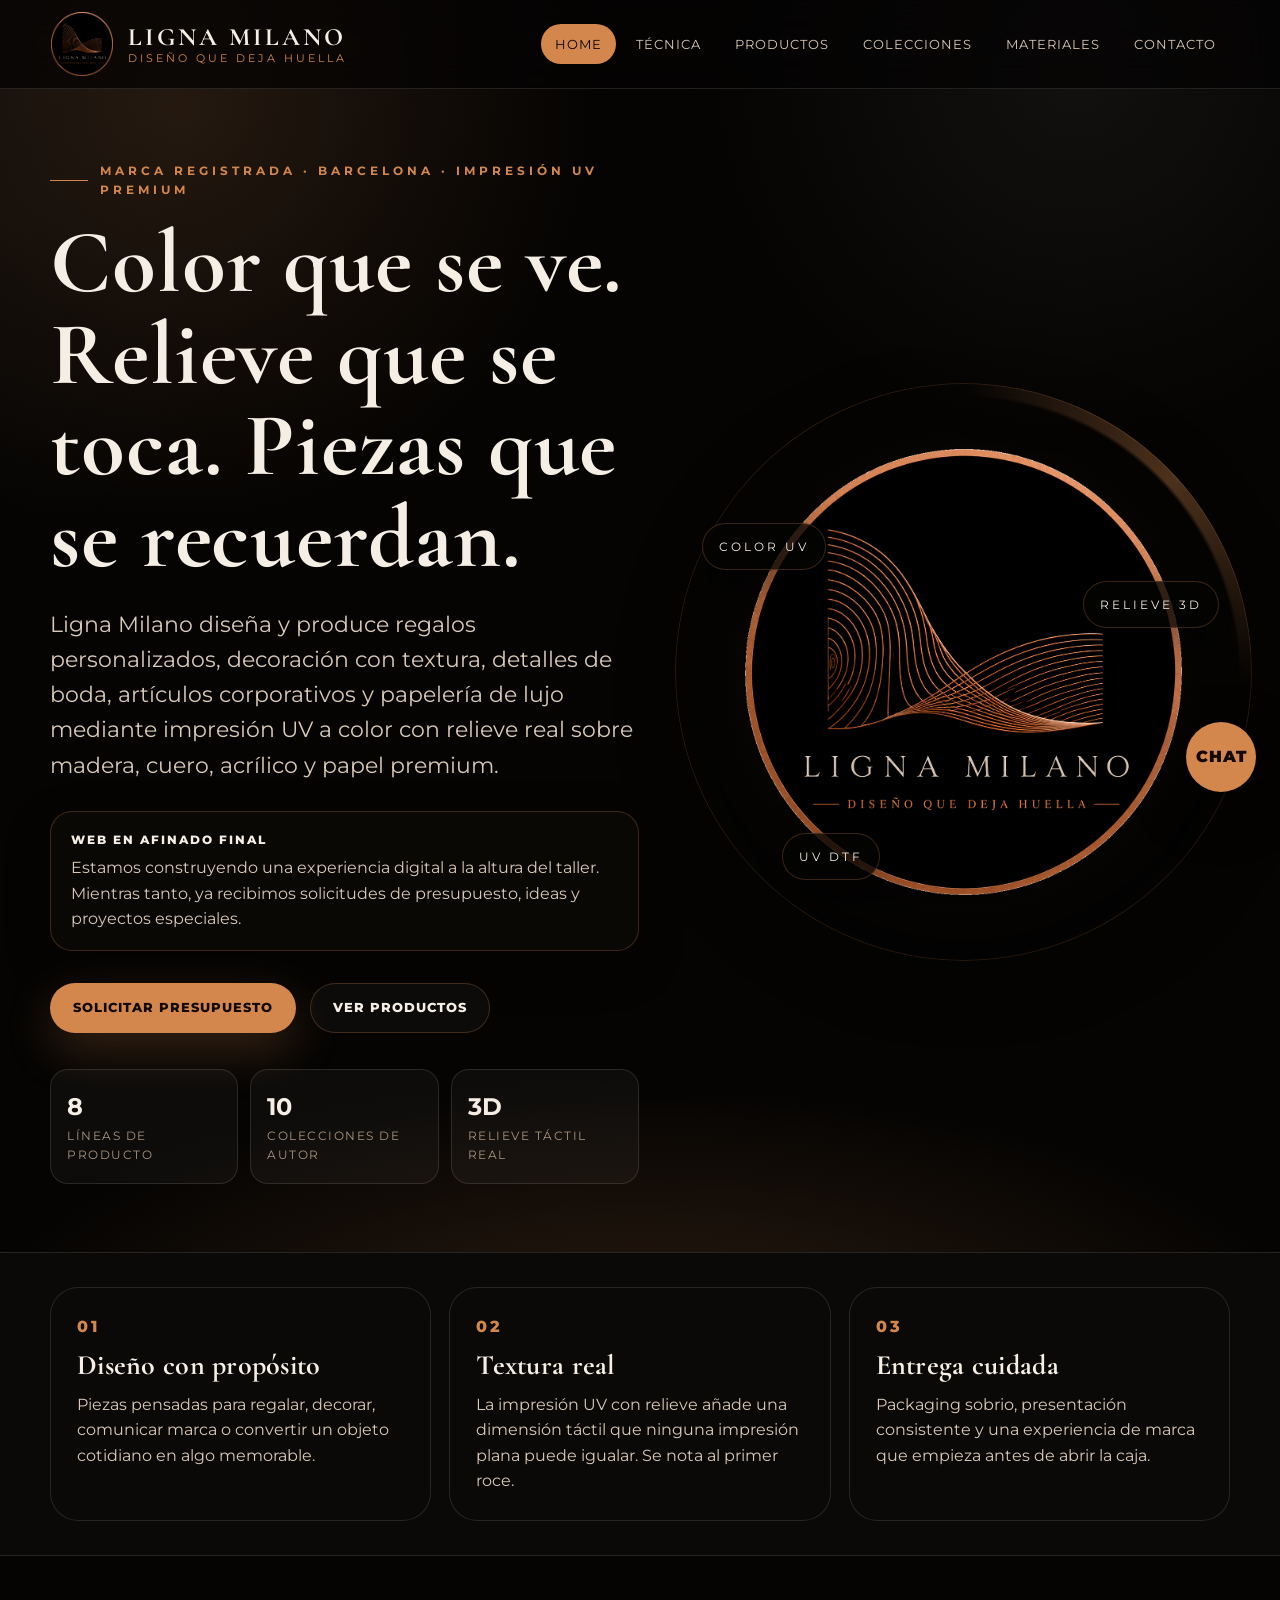
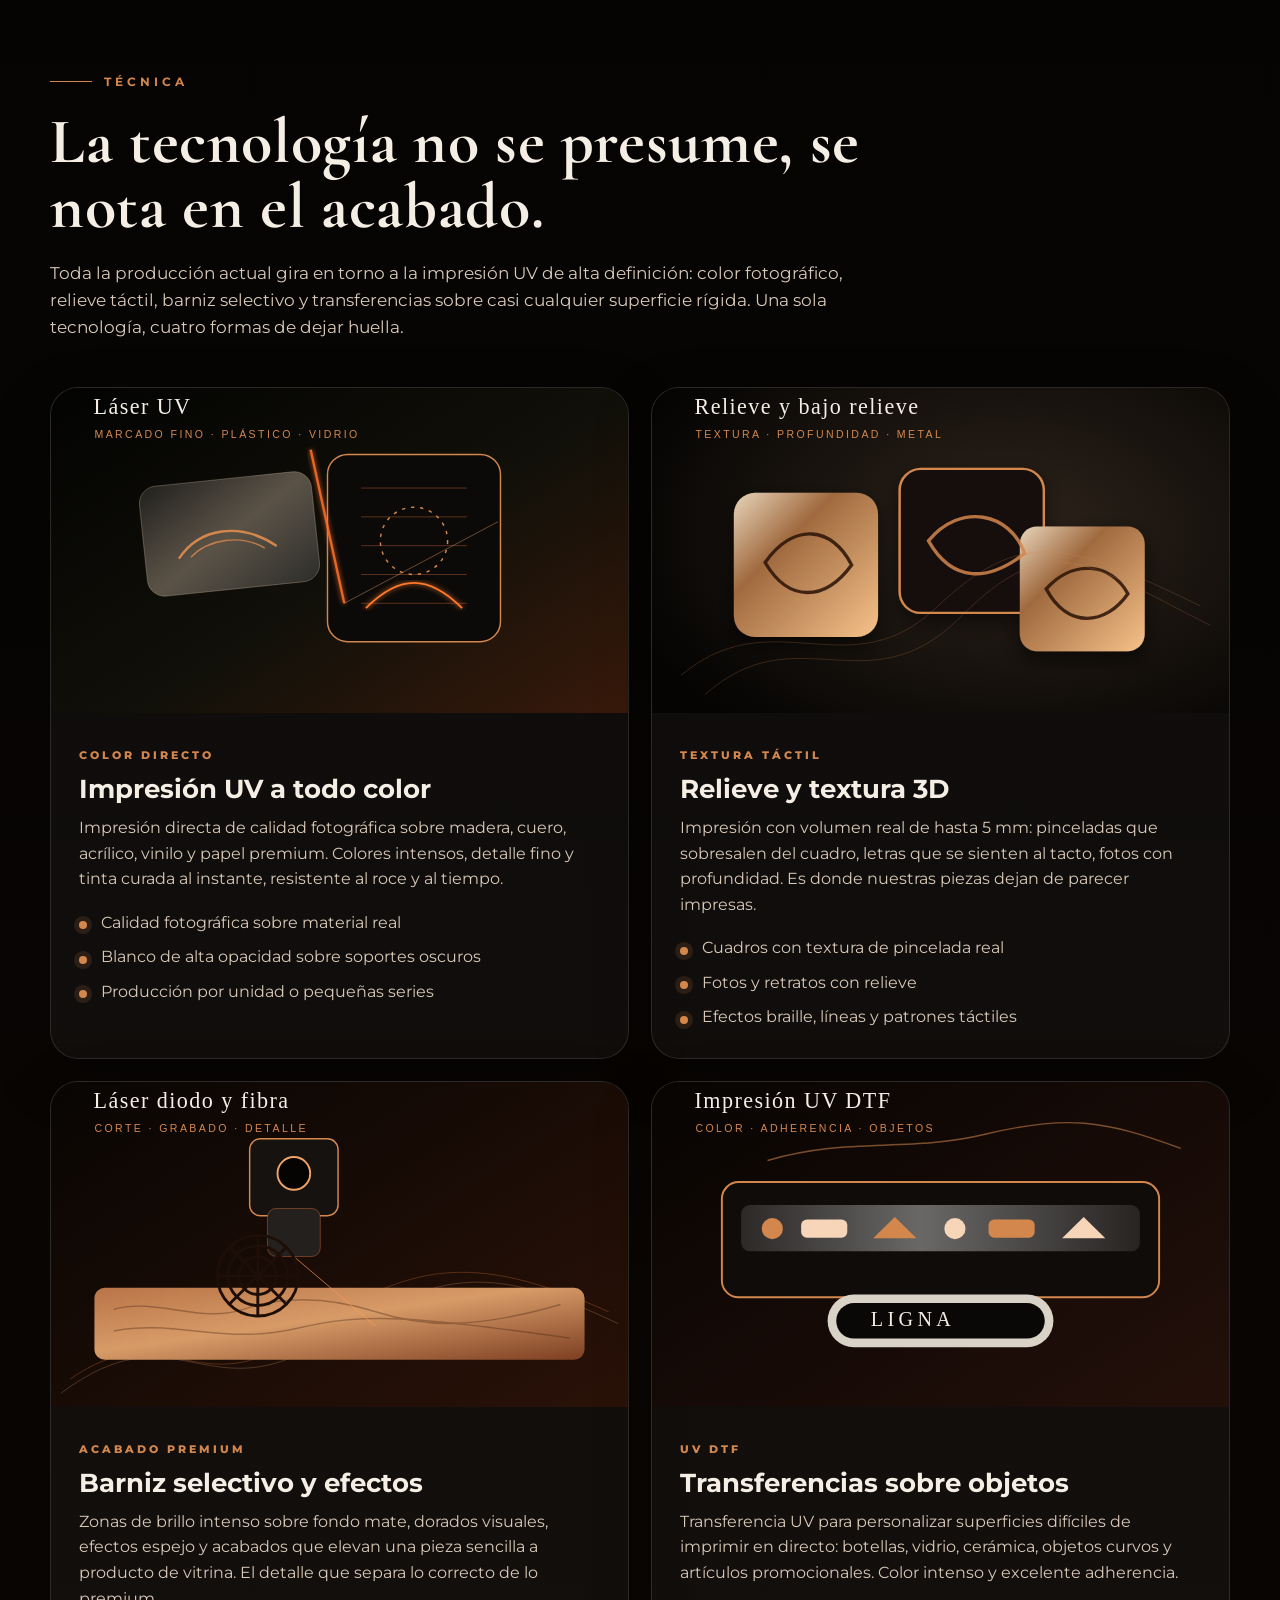
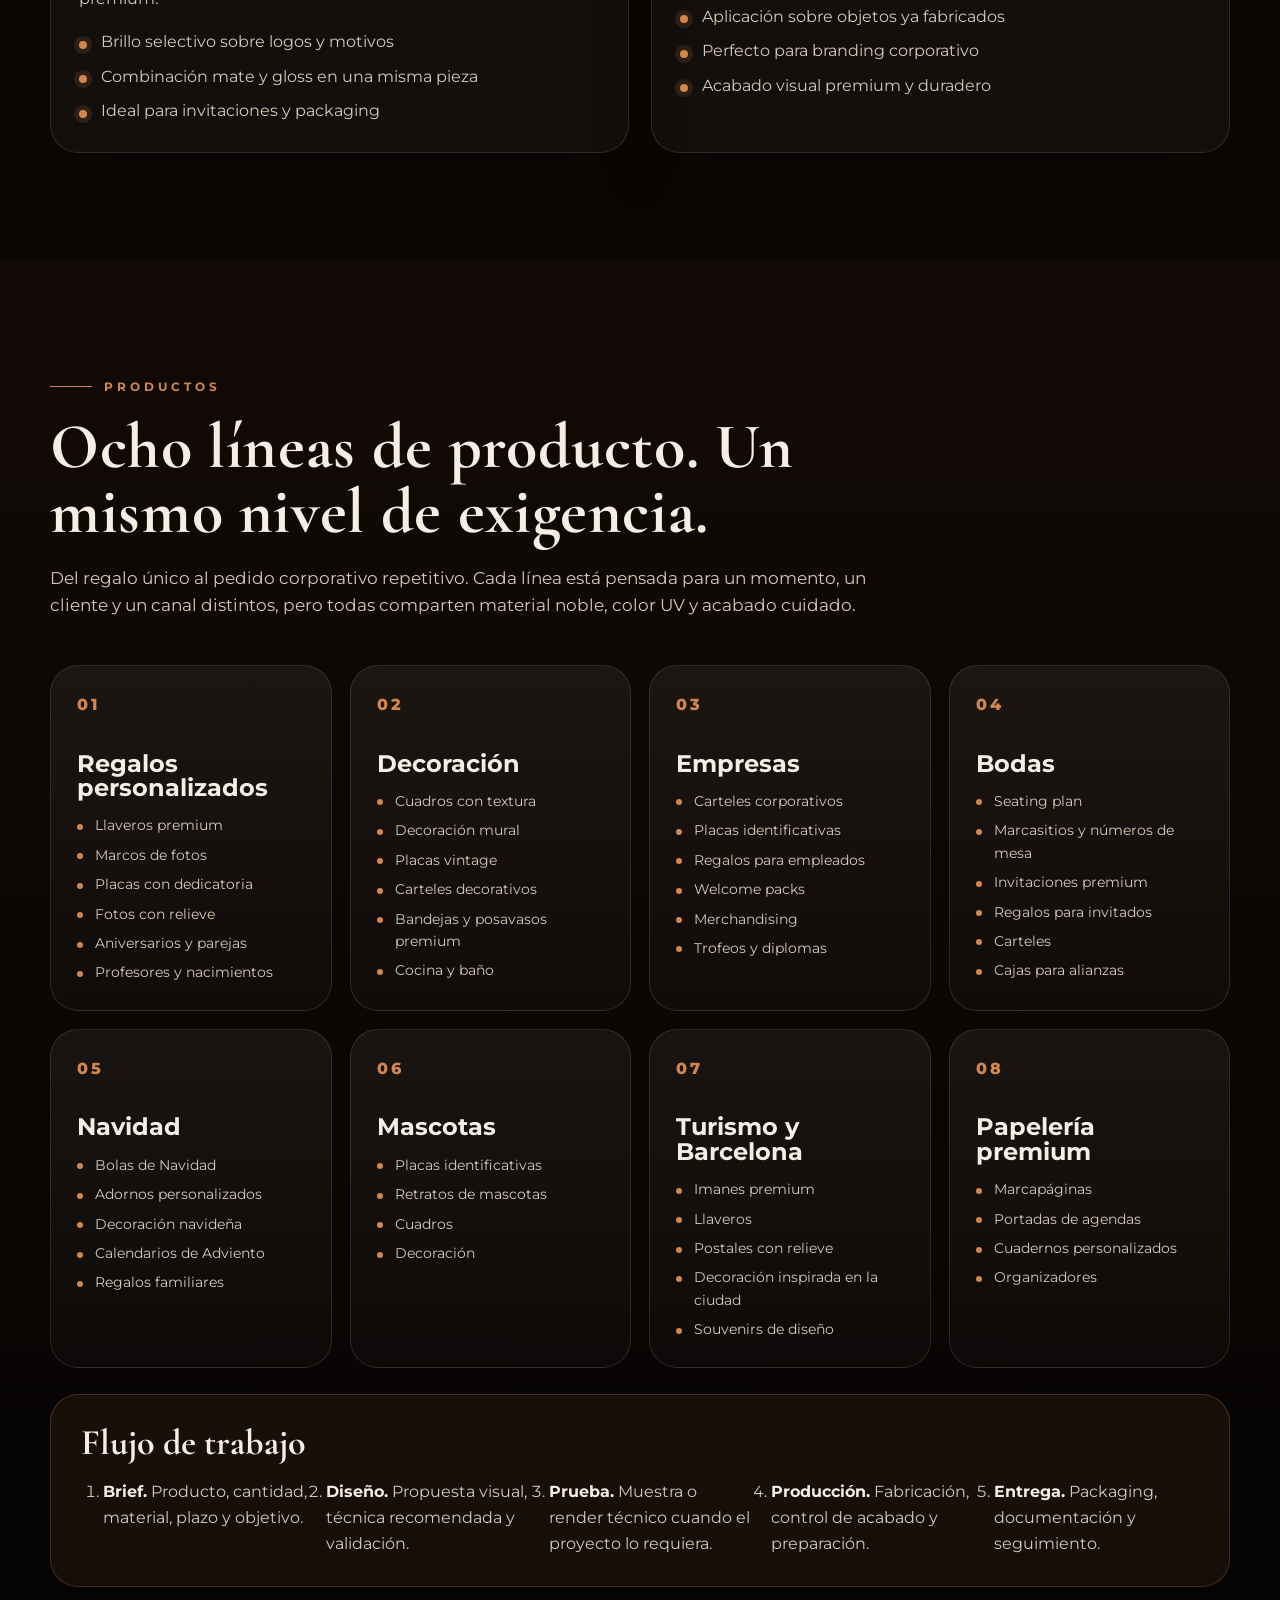
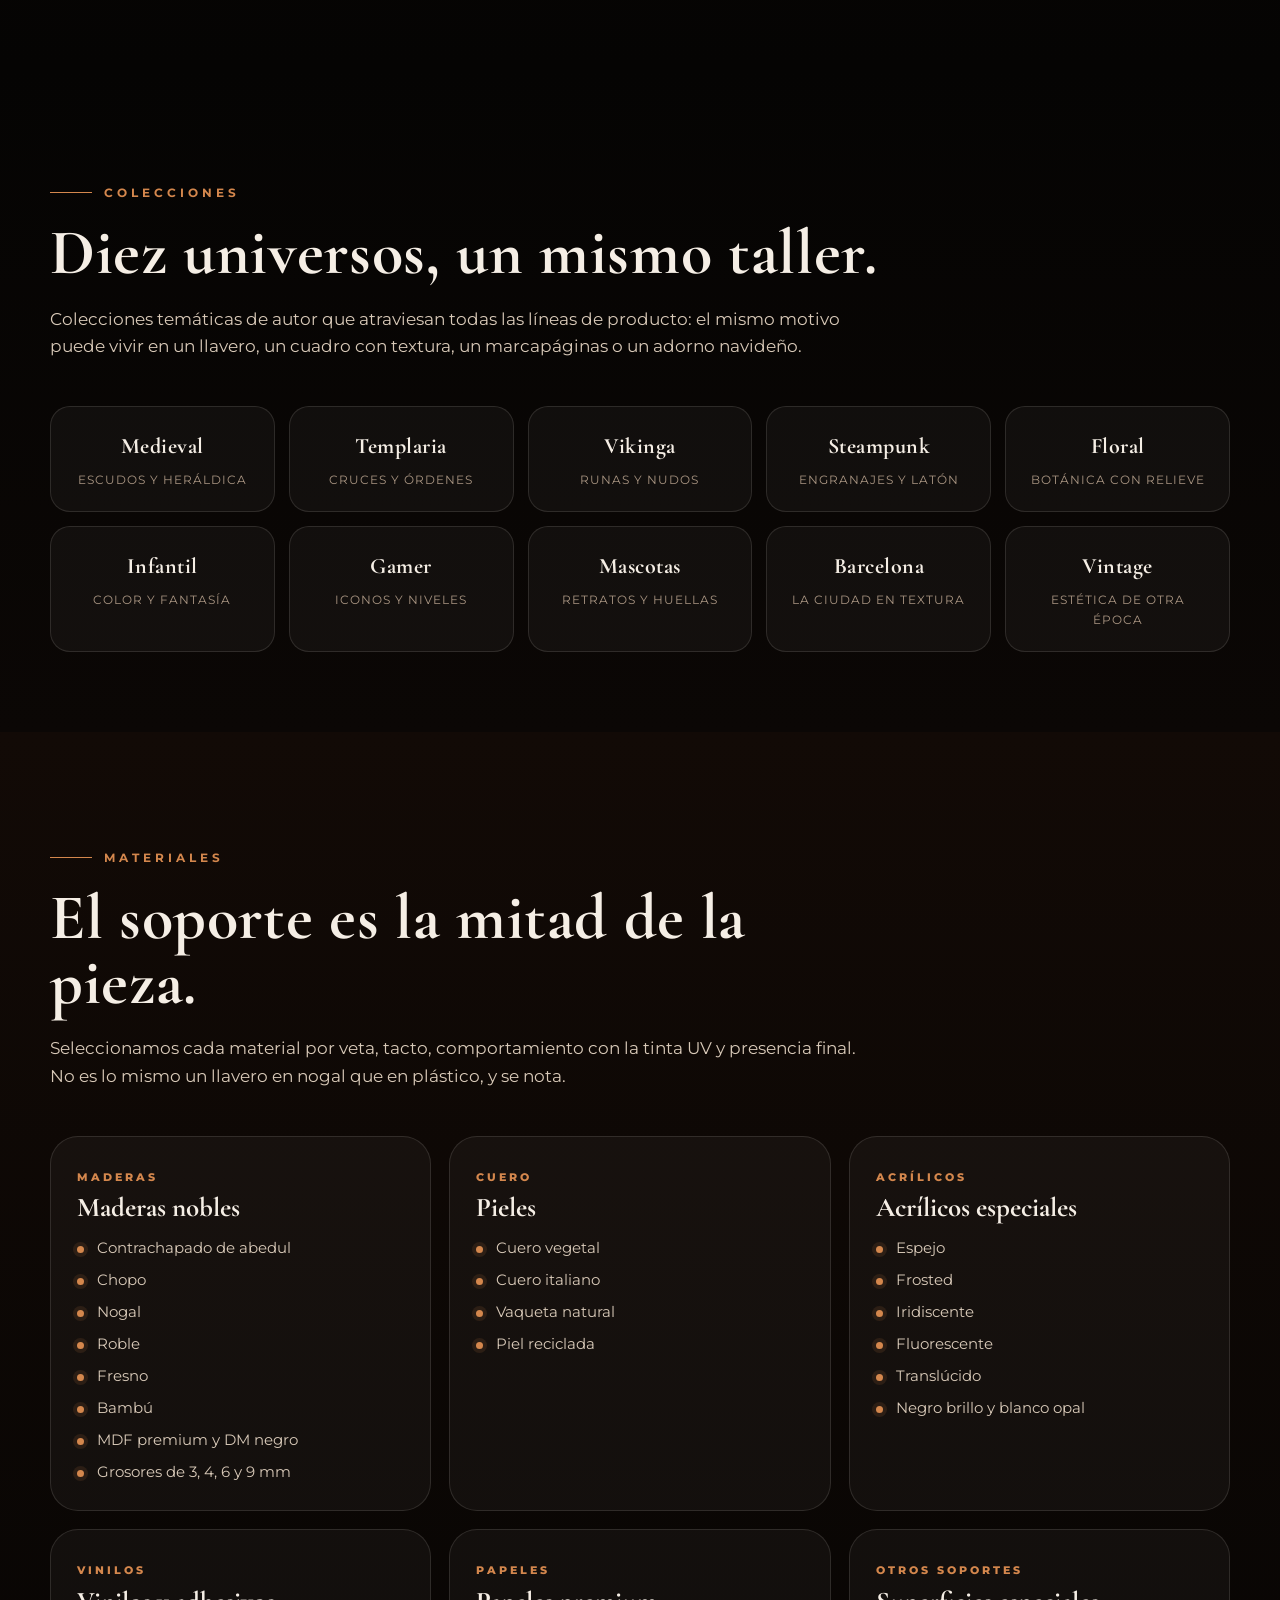
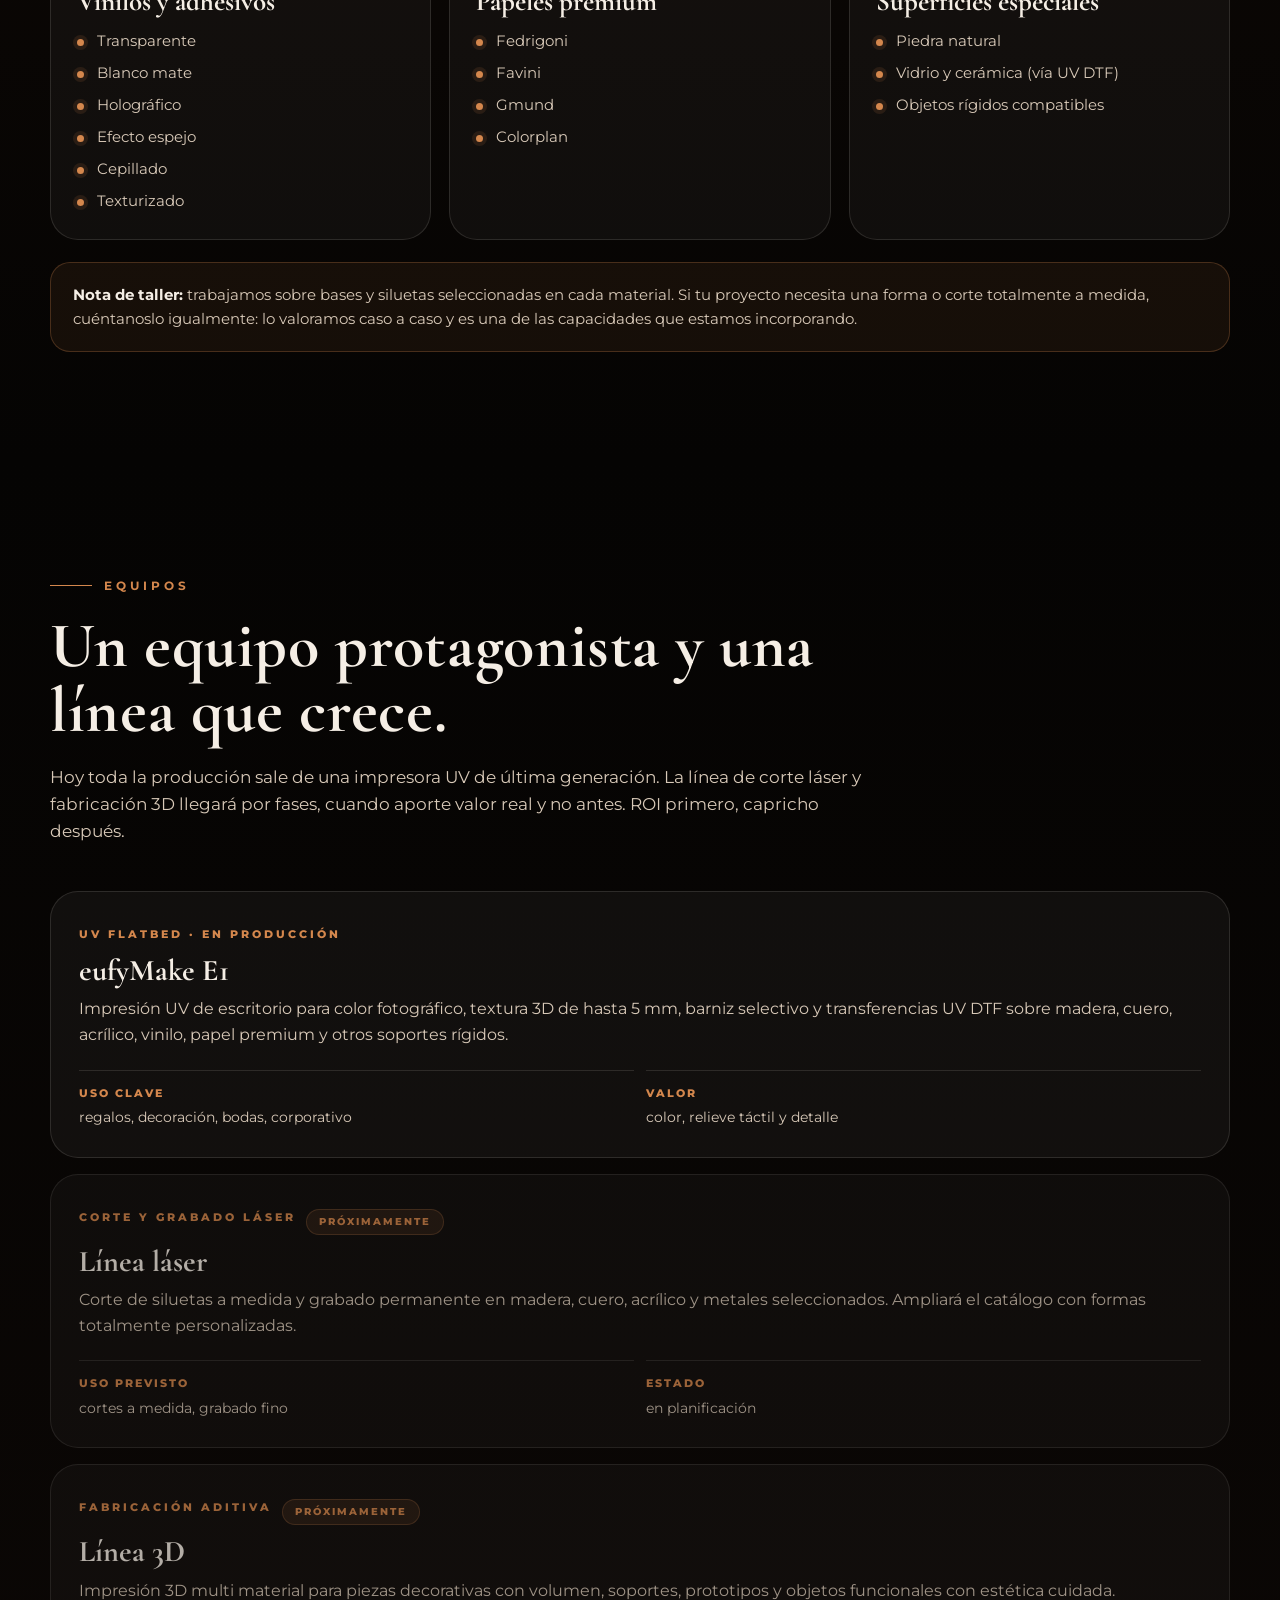
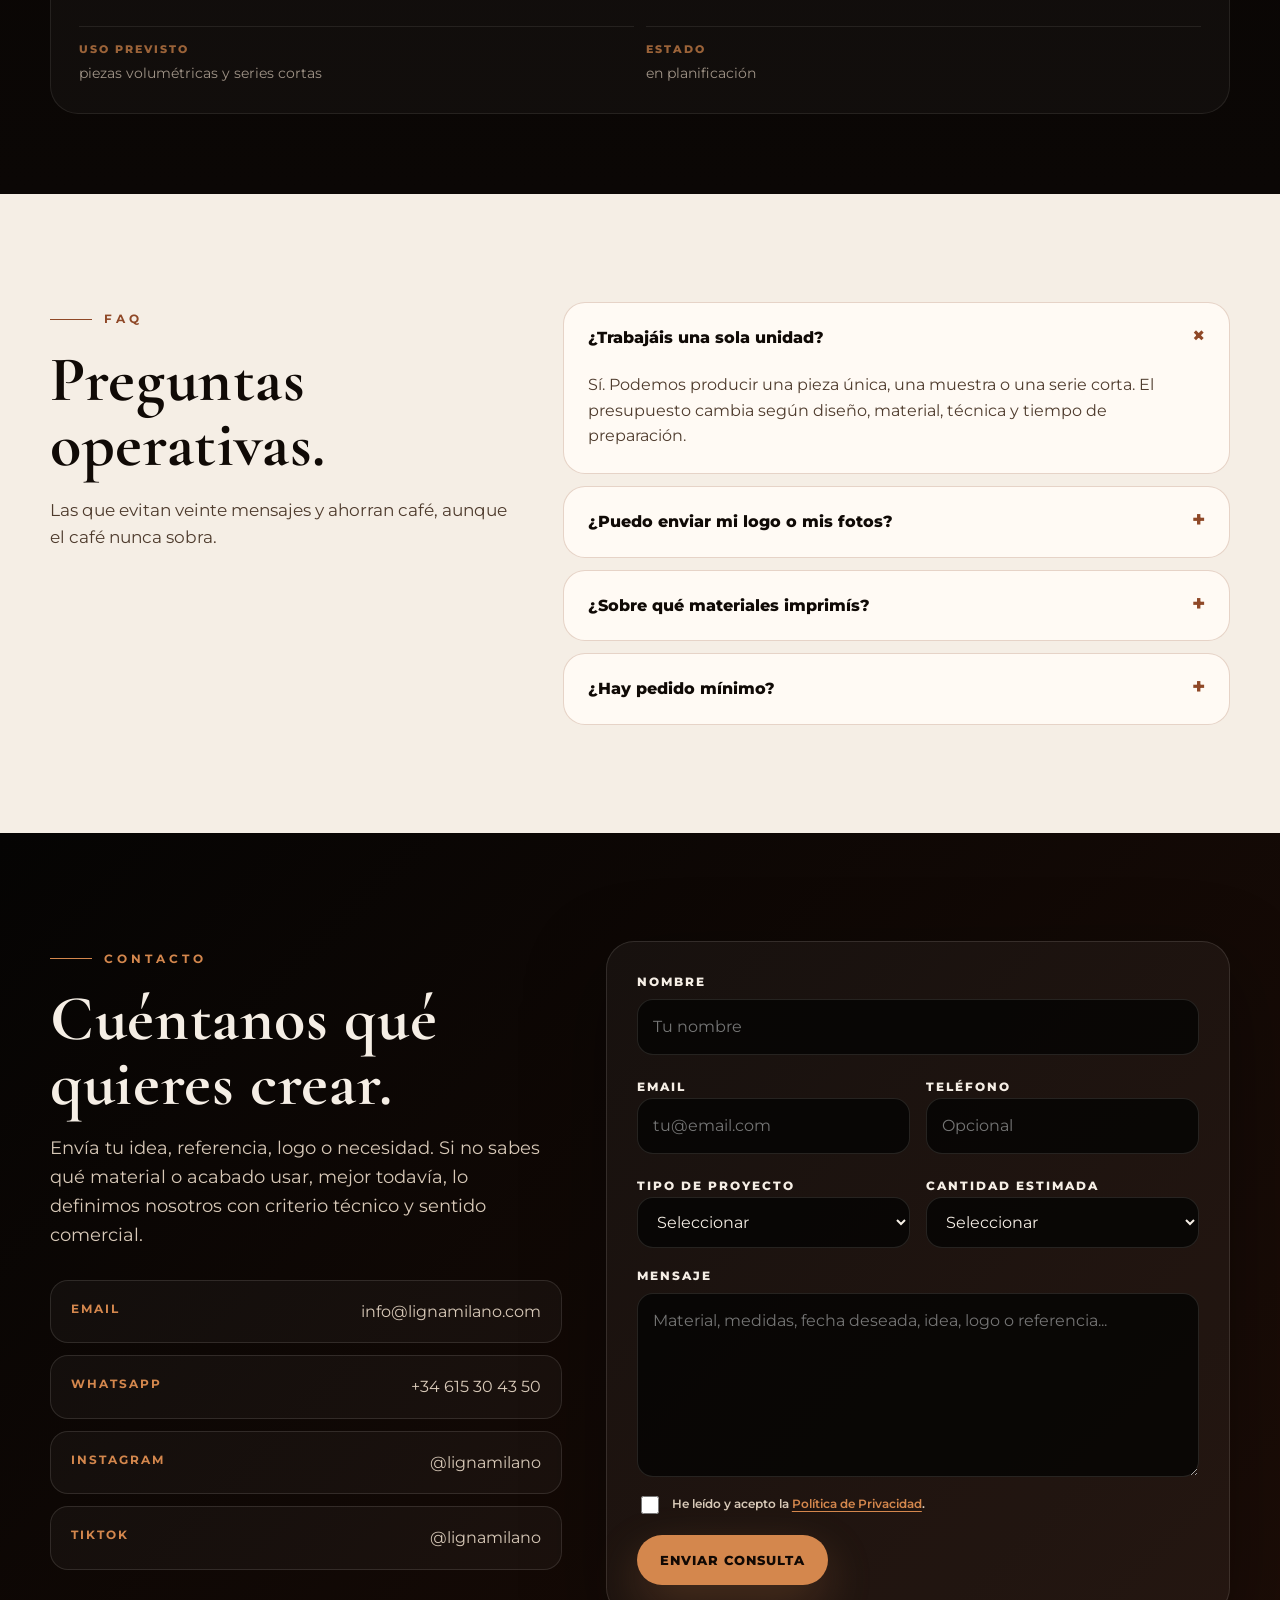
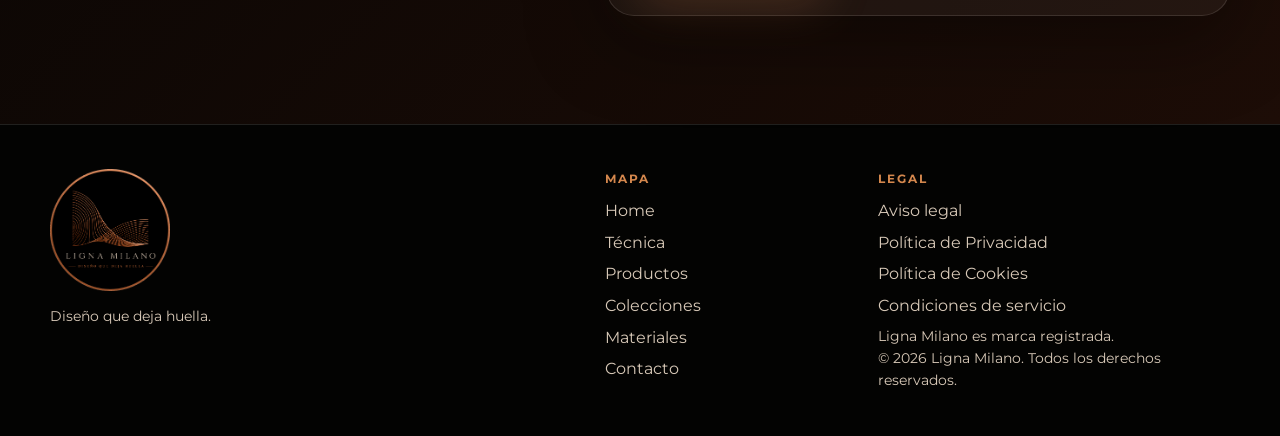
==== commit 24f85e3e: "Eliminar iubenda de index.html y enlazar páginas legales propias (Opción B)" ====
--- a/index.html
+++ b/index.html
@@ -1,7 +1,6 @@
 <!doctype html>
 <html lang="es">
 <head>
-  <script type="text/javascript" src="https://embeds.iubenda.com/widgets/a5ebfd67-1ace-4666-aaee-b75e7ff6a3bf.js"></script>
   <meta charset="utf-8">
   <meta name="viewport" content="width=device-width, initial-scale=1">
   <title>Ligna Milano | Impresión UV premium: regalos personalizados, decoración y bodas</title>
@@ -655,7 +654,7 @@
           </div>
           <label class="privacy-check">
             <input type="checkbox" name="privacyAccepted" value="1" required>
-            <span>He leído y acepto la <a href="https://www.iubenda.com/privacy-policy/92799588" target="_blank" rel="noopener">Política de Privacidad</a>.</span>
+            <span>He leído y acepto la <a href="privacidad.html" target="_blank" rel="noopener">Política de Privacidad</a>.</span>
           </label>
           <button class="btn btn-primary" type="submit" data-form-submit>Enviar consulta</button>
           <p class="sr-only" data-form-status aria-live="polite"></p>
@@ -693,9 +692,8 @@
       <div>
         <strong>Legal</strong>
         <a href="aviso-legal.html">Aviso legal</a>
-        <a href="https://www.iubenda.com/privacy-policy/92799588" class="iubenda-white iubenda-noiframe iubenda-embed" title="Política de Privacidad">Política de Privacidad</a>
-        <a href="https://www.iubenda.com/privacy-policy/92799588/cookie-policy" class="iubenda-white iubenda-noiframe iubenda-embed" title="Política de Cookies">Política de Cookies</a>
-        <a href="#" class="footer-link-button iubenda-cs-preferences-link" data-cookie-preferences>Gestionar cookies</a>
+        <a href="privacidad.html">Política de Privacidad</a>
+        <a href="cookies.html">Política de Cookies</a>
         <a href="condiciones.html">Condiciones de servicio</a>
         <p>Ligna Milano es marca registrada.</p>
         <p>© <span id="year"></span> Ligna Milano. Todos los derechos reservados.</p>
@@ -722,23 +720,9 @@
       <button type="submit">Enviar</button>
     </form>
   </aside>
-  <script type="text/javascript">
-  (function (w,d) {
-    var loader = function () {
-      if (d.querySelector('script[src="https://cdn.iubenda.com/iubenda.js"]')) return;
-      var s = d.createElement("script"), tag = d.getElementsByTagName("script")[0];
-      s.src = "https://cdn.iubenda.com/iubenda.js";
-      tag.parentNode.insertBefore(s, tag);
-    };
-    if (w.addEventListener) { w.addEventListener("load", loader, false); }
-    else if (w.attachEvent) { w.attachEvent("onload", loader); }
-    else { w.onload = loader; }
-  })(window, document);
-</script>
-
 
   <script src="assets/js/site-config.js?v=10"></script>
-  <script src="assets/js/legal.js?v=10"></script>
+  <script src="assets/js/legal.js?v=11"></script>
   <script src="assets/js/main.js?v=10"></script>
 </body>
 </html>
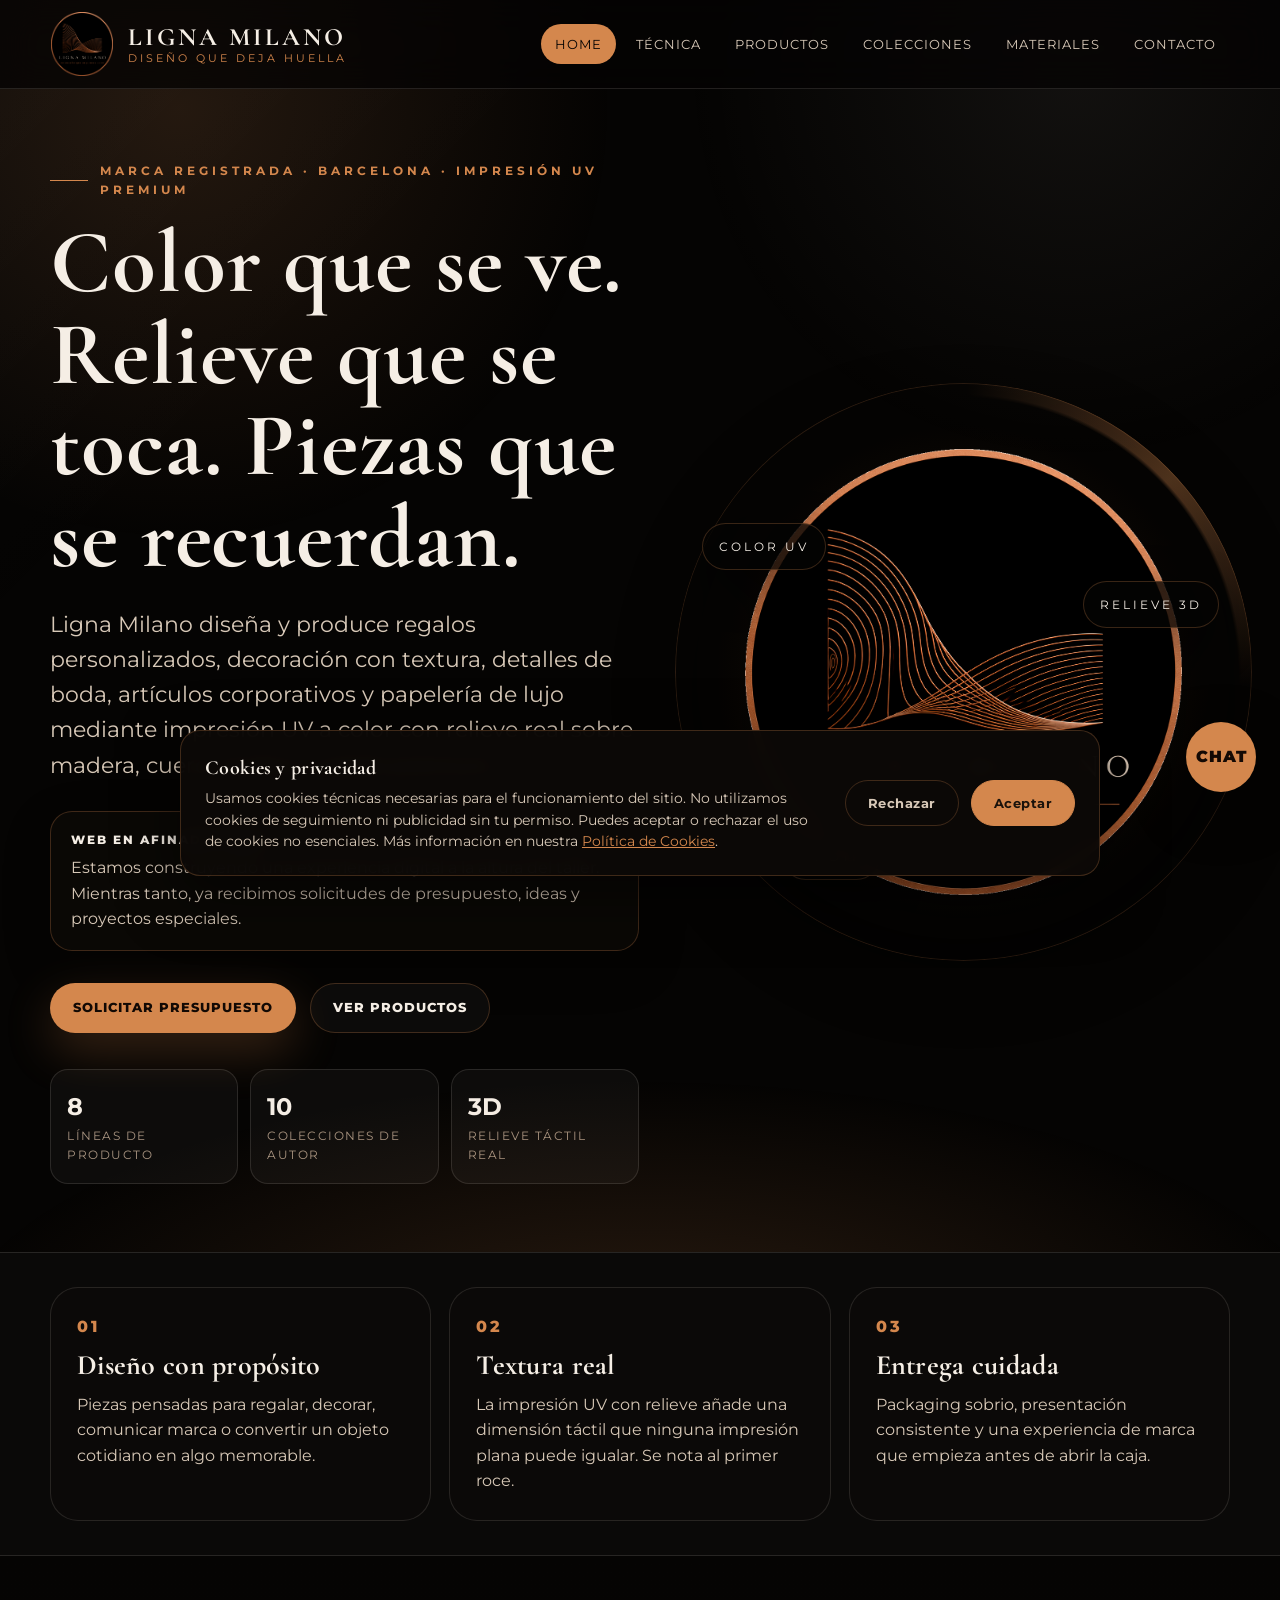
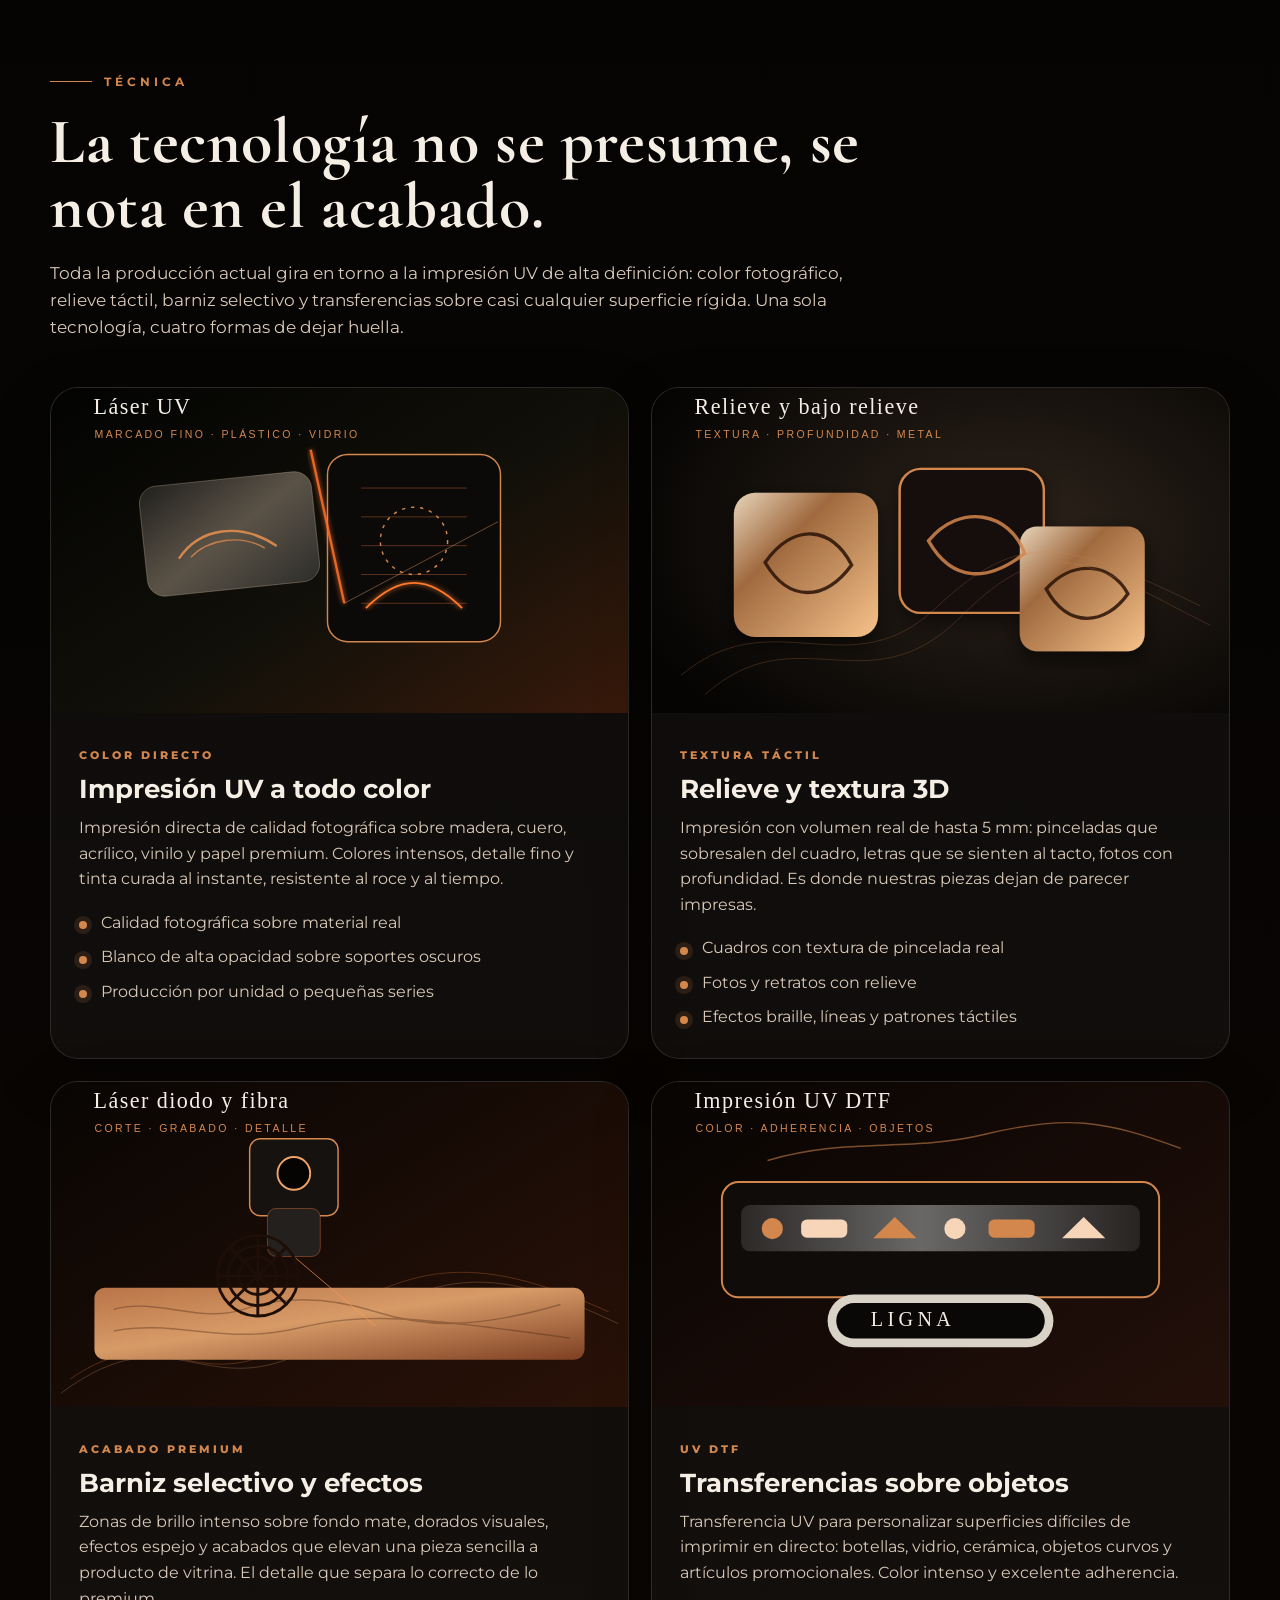
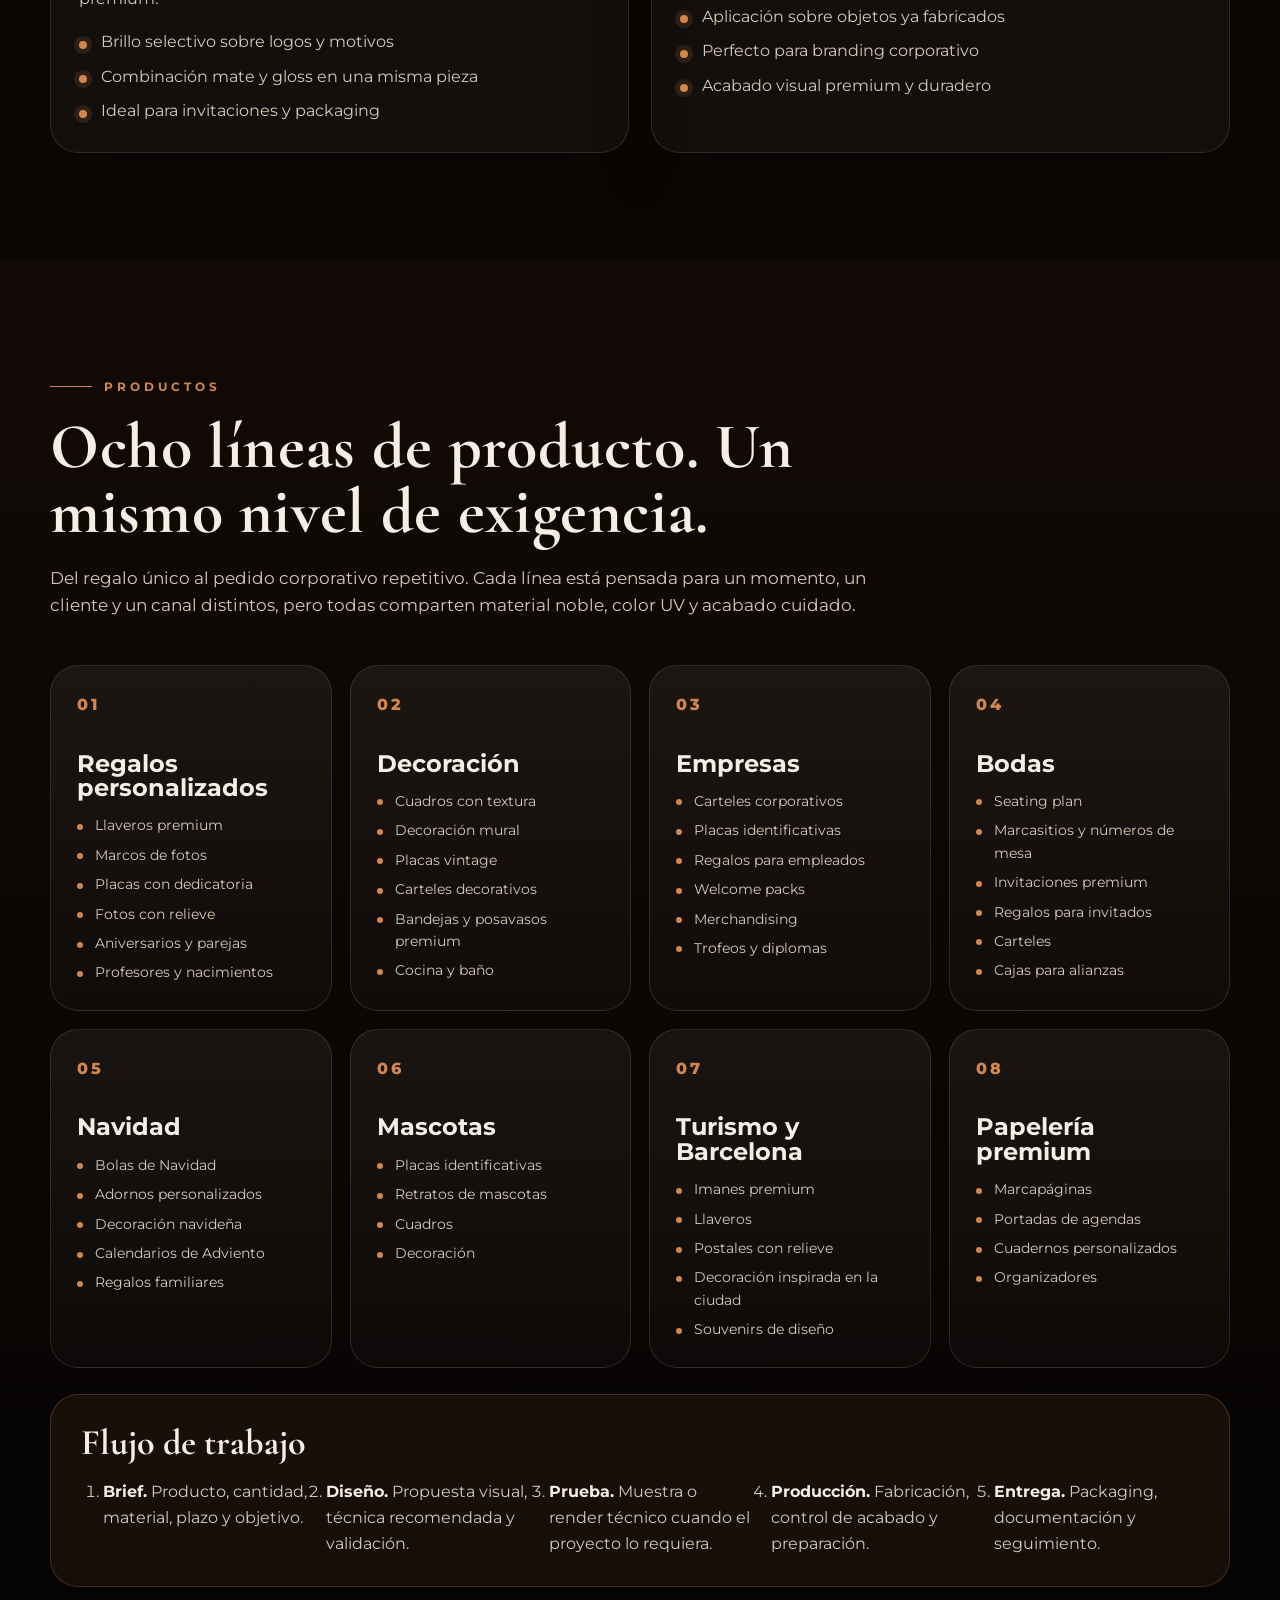
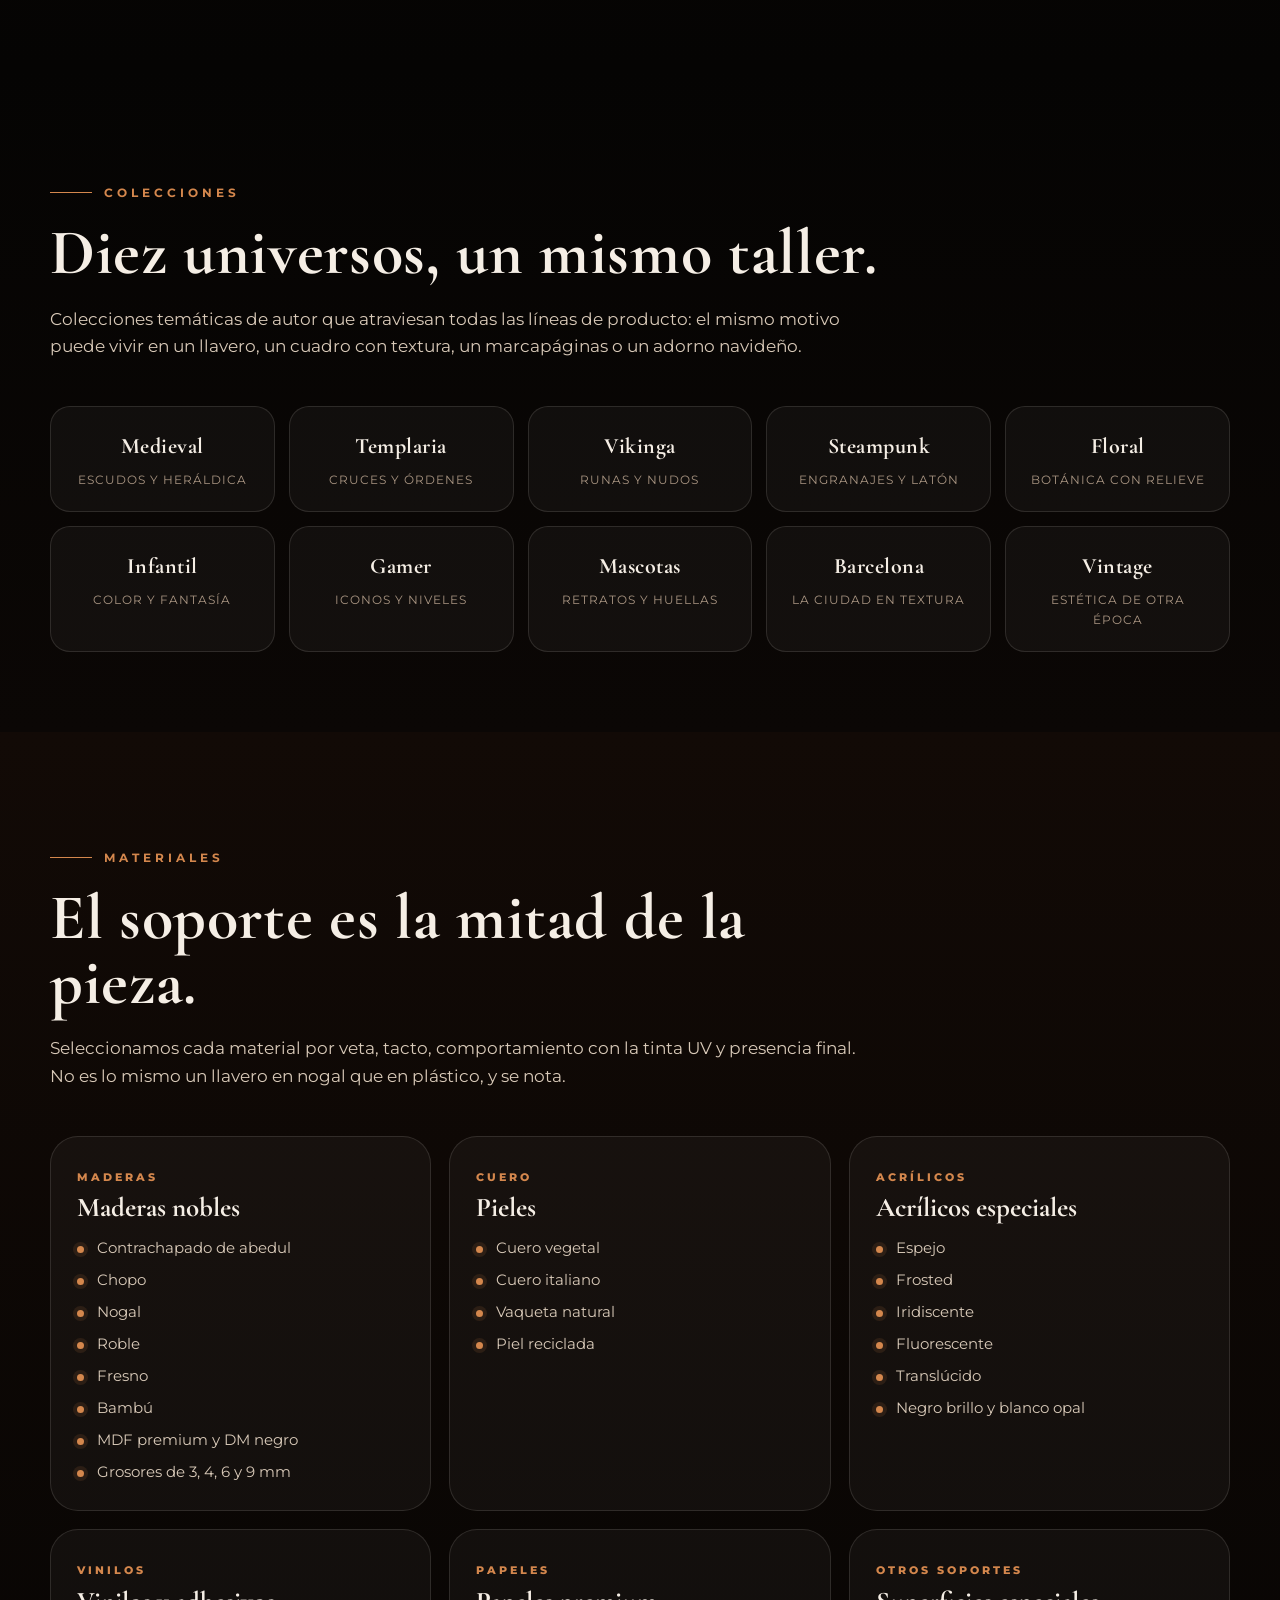
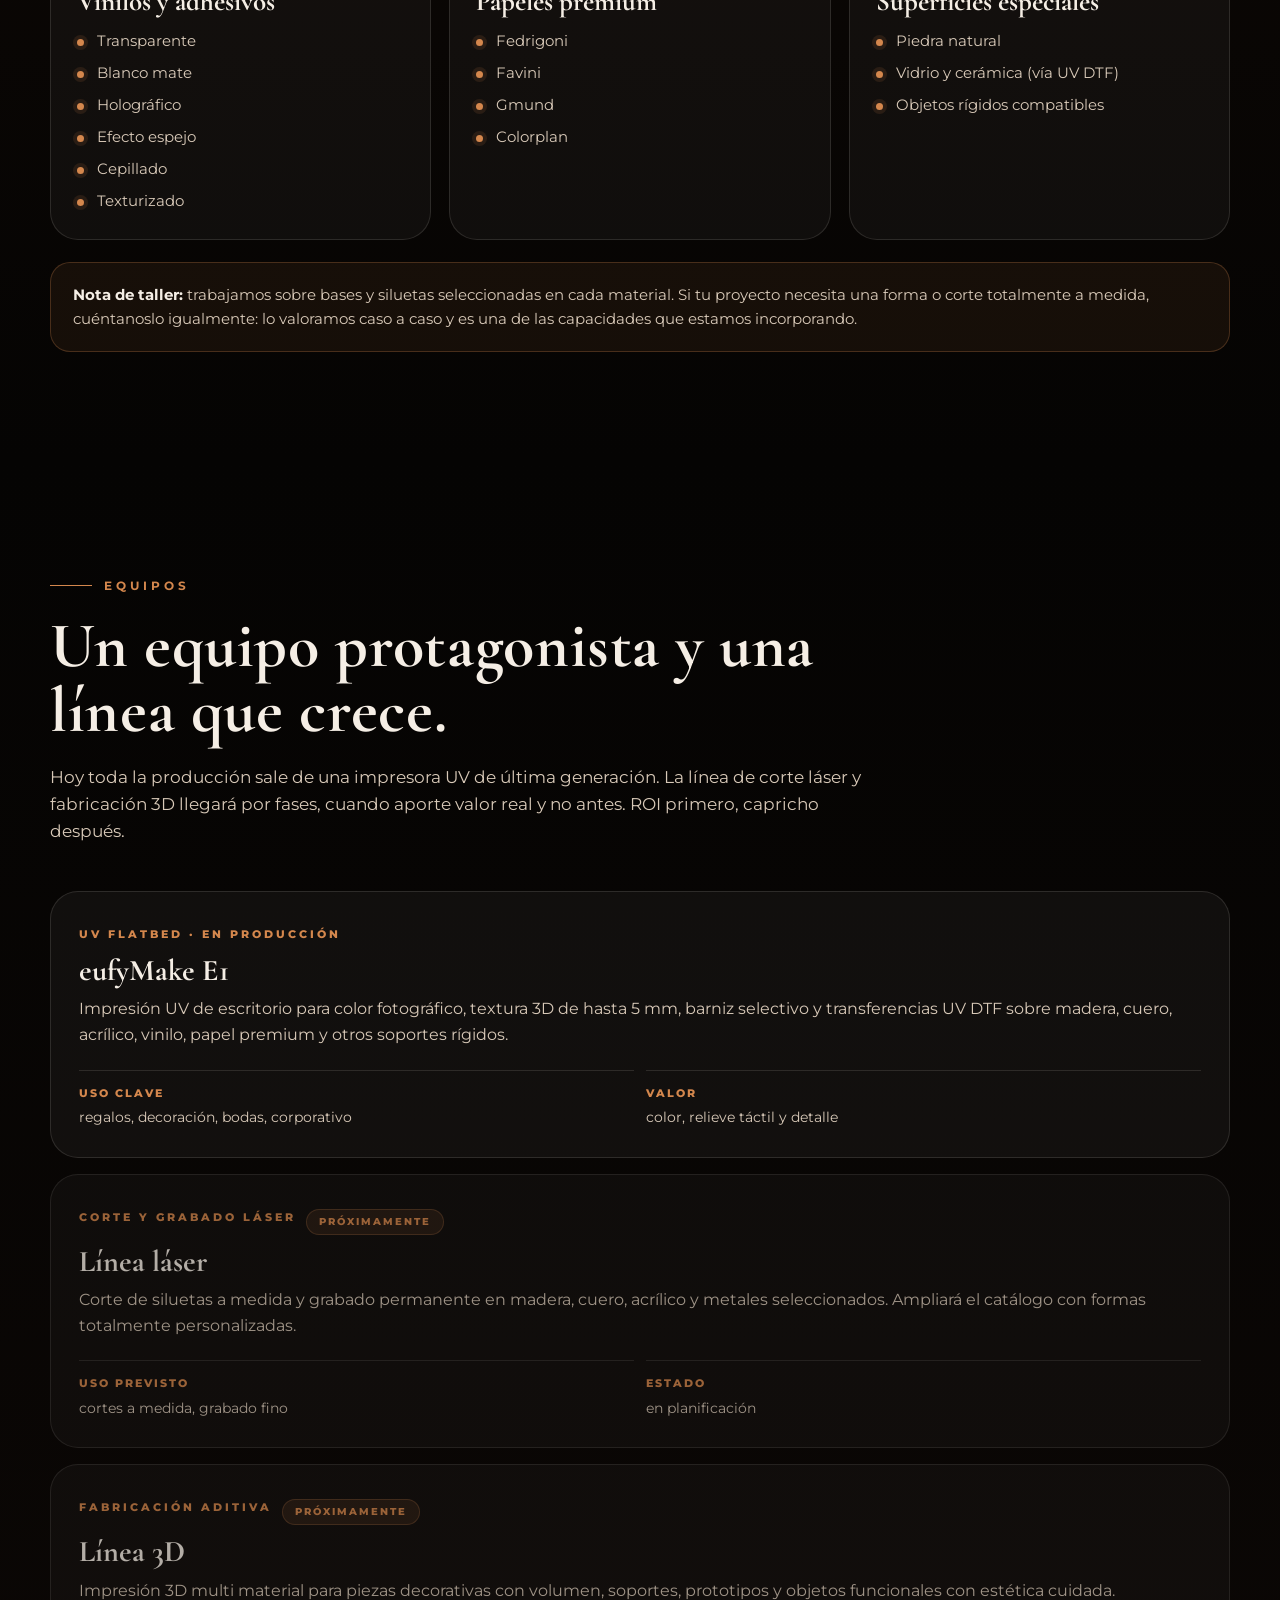
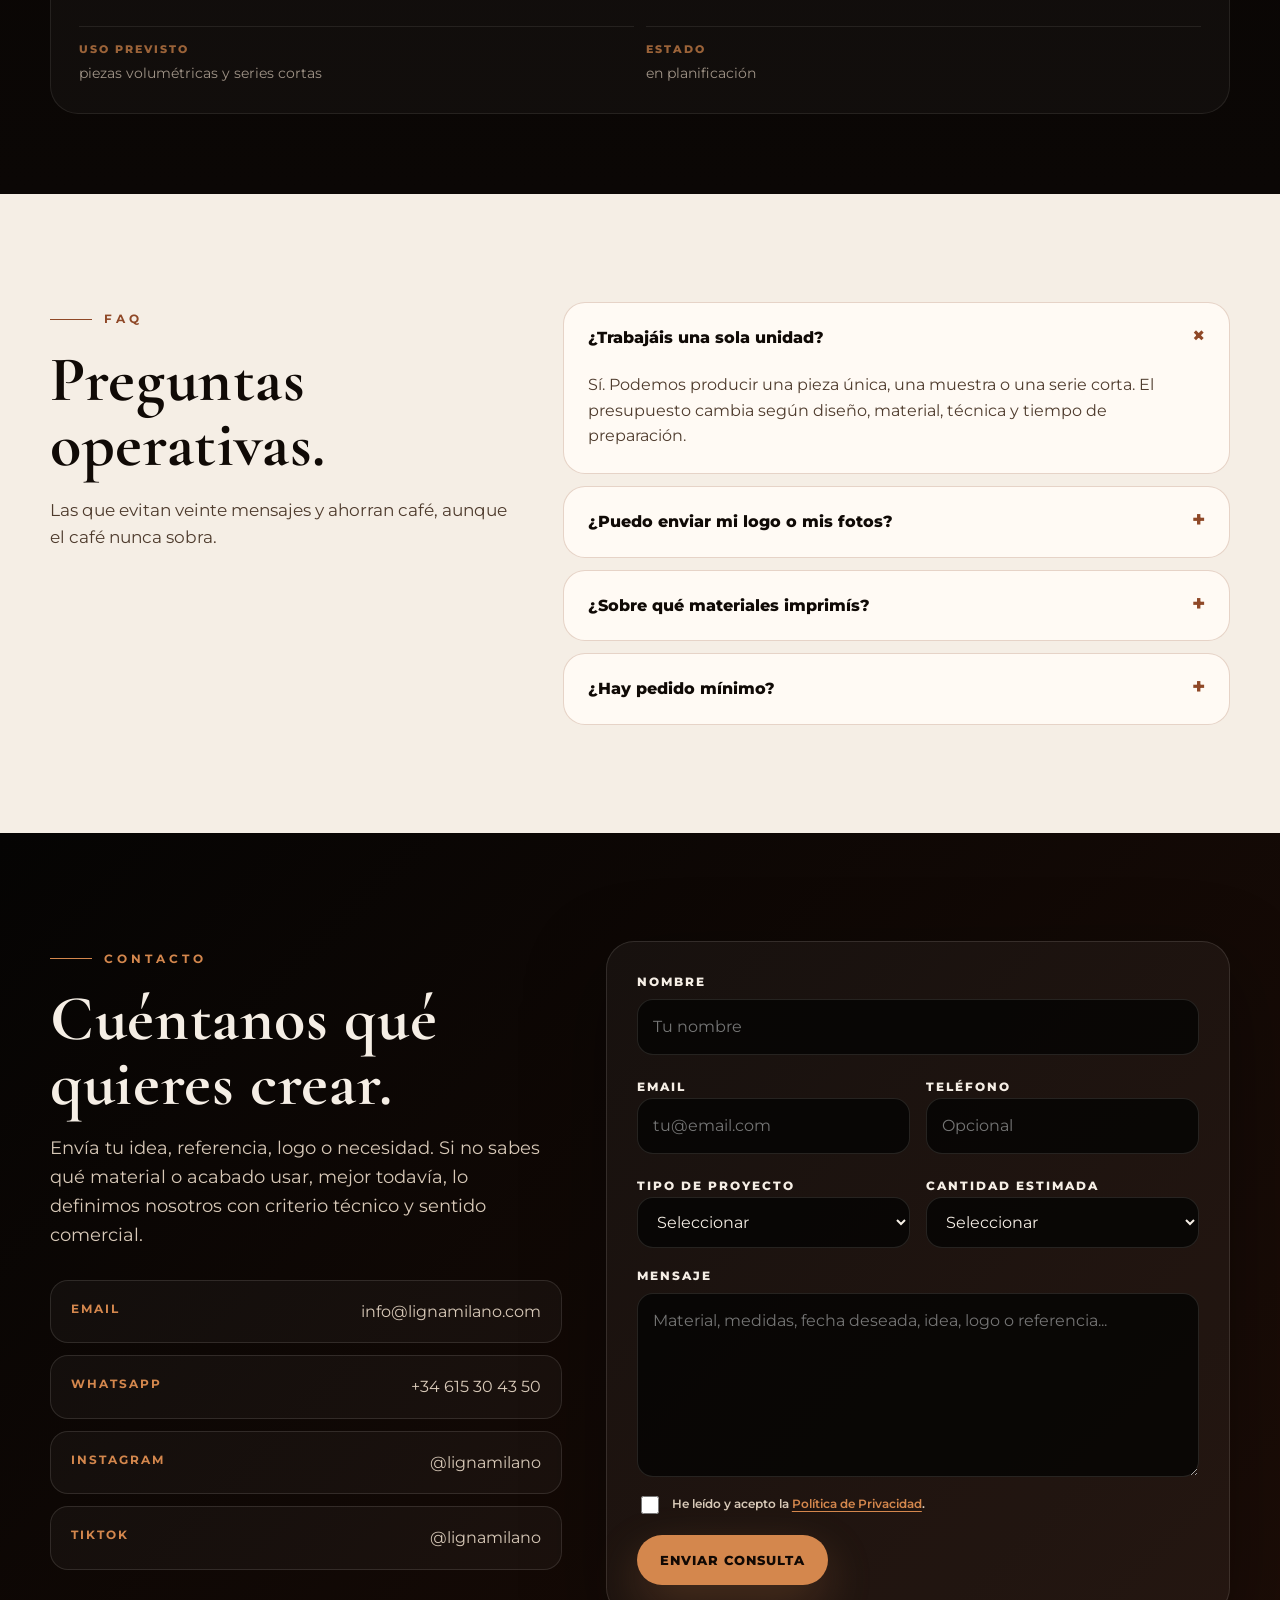
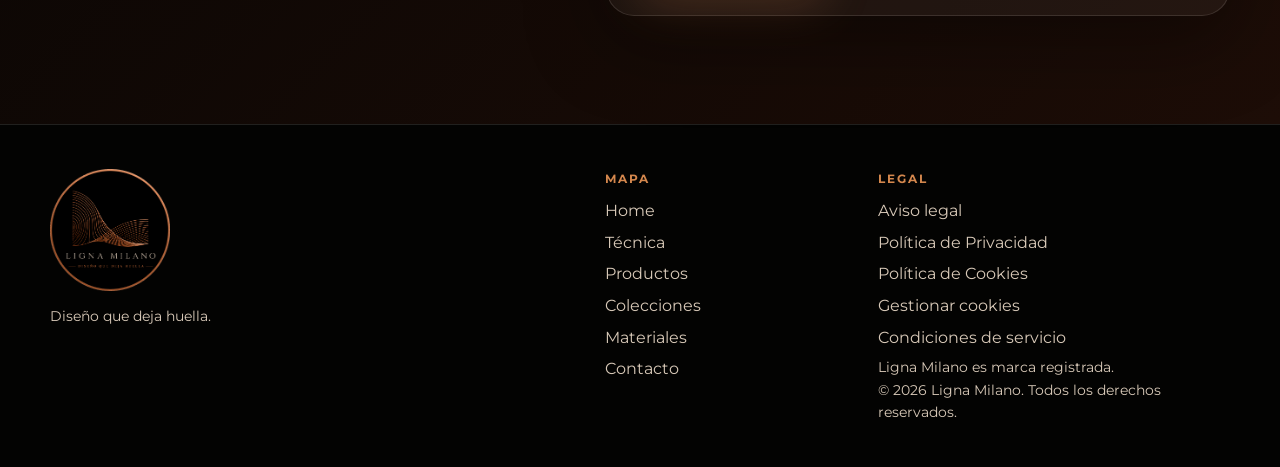
==== commit a979896f: "Enlazar banner de cookies propio (CSS+JS) y restaurar Gestionar cookies en el pie" ====
--- a/index.html
+++ b/index.html
@@ -31,6 +31,7 @@
   <link href="https://fonts.googleapis.com/css2?family=Cormorant+Garamond:wght@500;600;700&family=Montserrat:wght@400;500;600;700;800&display=swap" rel="stylesheet">
   <link rel="stylesheet" href="assets/css/styles.css?v=10">
   <link rel="stylesheet" href="assets/css/uv-update.css?v=1">
+  <link rel="stylesheet" href="assets/css/cookie-banner.css?v=1">
   <script type="application/ld+json">
 {
   "@context": "https://schema.org",
@@ -694,6 +695,7 @@
         <a href="aviso-legal.html">Aviso legal</a>
         <a href="privacidad.html">Política de Privacidad</a>
         <a href="cookies.html">Política de Cookies</a>
+        <a href="#" data-cookie-preferences>Gestionar cookies</a>
         <a href="condiciones.html">Condiciones de servicio</a>
         <p>Ligna Milano es marca registrada.</p>
         <p>© <span id="year"></span> Ligna Milano. Todos los derechos reservados.</p>
@@ -723,6 +725,7 @@
 
   <script src="assets/js/site-config.js?v=10"></script>
   <script src="assets/js/legal.js?v=11"></script>
+  <script src="assets/js/cookie-banner.js?v=1"></script>
   <script src="assets/js/main.js?v=10"></script>
 </body>
 </html>
--- a/assets/css/cookie-banner.css
+++ b/assets/css/cookie-banner.css
@@ -0,0 +1,99 @@
+/* ============================================
+   Ligna Milano — Banner de consentimiento de cookies
+   Autónomo, sin dependencias externas
+   ============================================ */
+
+.cookie-banner {
+  position: fixed;
+  left: 50%;
+  bottom: 24px;
+  transform: translateX(-50%) translateY(20px);
+  z-index: 1200;
+  width: min(920px, calc(100% - 32px));
+  padding: 22px 24px;
+  border: 1px solid var(--line, rgba(212, 135, 77, .35));
+  border-radius: 20px;
+  background: rgba(12, 9, 7, .96);
+  backdrop-filter: blur(10px);
+  box-shadow: 0 20px 60px rgba(0, 0, 0, .55);
+  display: flex;
+  align-items: center;
+  gap: 22px;
+  opacity: 0;
+  visibility: hidden;
+  transition: opacity .35s ease, transform .35s ease, visibility .35s ease;
+}
+.cookie-banner.is-visible {
+  opacity: 1;
+  visibility: visible;
+  transform: translateX(-50%) translateY(0);
+}
+.cookie-banner__text {
+  flex: 1 1 auto;
+  color: var(--cream-soft, #e8ddd2);
+  font-size: 14px;
+  line-height: 1.55;
+}
+.cookie-banner__text strong {
+  display: block;
+  font-family: "Cormorant Garamond", Georgia, serif;
+  font-size: 20px;
+  color: var(--cream, #f5ede3);
+  margin-bottom: 4px;
+  letter-spacing: .3px;
+}
+.cookie-banner__text a {
+  color: var(--copper, #d4874d);
+  text-decoration: underline;
+}
+.cookie-banner__actions {
+  flex: 0 0 auto;
+  display: flex;
+  gap: 12px;
+}
+.cookie-banner__btn {
+  font-family: "Montserrat", system-ui, sans-serif;
+  font-size: 13px;
+  font-weight: 700;
+  letter-spacing: .5px;
+  padding: 12px 22px;
+  border-radius: 999px;
+  border: 1px solid var(--copper, #d4874d);
+  cursor: pointer;
+  transition: .2s ease;
+  white-space: nowrap;
+}
+.cookie-banner__btn--accept {
+  background: var(--copper, #d4874d);
+  color: #1a120b;
+}
+.cookie-banner__btn--accept:hover {
+  filter: brightness(1.08);
+  transform: translateY(-1px);
+}
+.cookie-banner__btn--reject {
+  background: transparent;
+  color: var(--cream-soft, #e8ddd2);
+  border-color: var(--line, rgba(212, 135, 77, .35));
+}
+.cookie-banner__btn--reject:hover {
+  border-color: var(--copper, #d4874d);
+  color: var(--cream, #f5ede3);
+}
+
+@media (max-width: 720px) {
+  .cookie-banner {
+    flex-direction: column;
+    align-items: stretch;
+    gap: 16px;
+    padding: 20px;
+    bottom: 12px;
+  }
+  .cookie-banner__actions {
+    justify-content: stretch;
+  }
+  .cookie-banner__btn {
+    flex: 1 1 0;
+    text-align: center;
+  }
+}
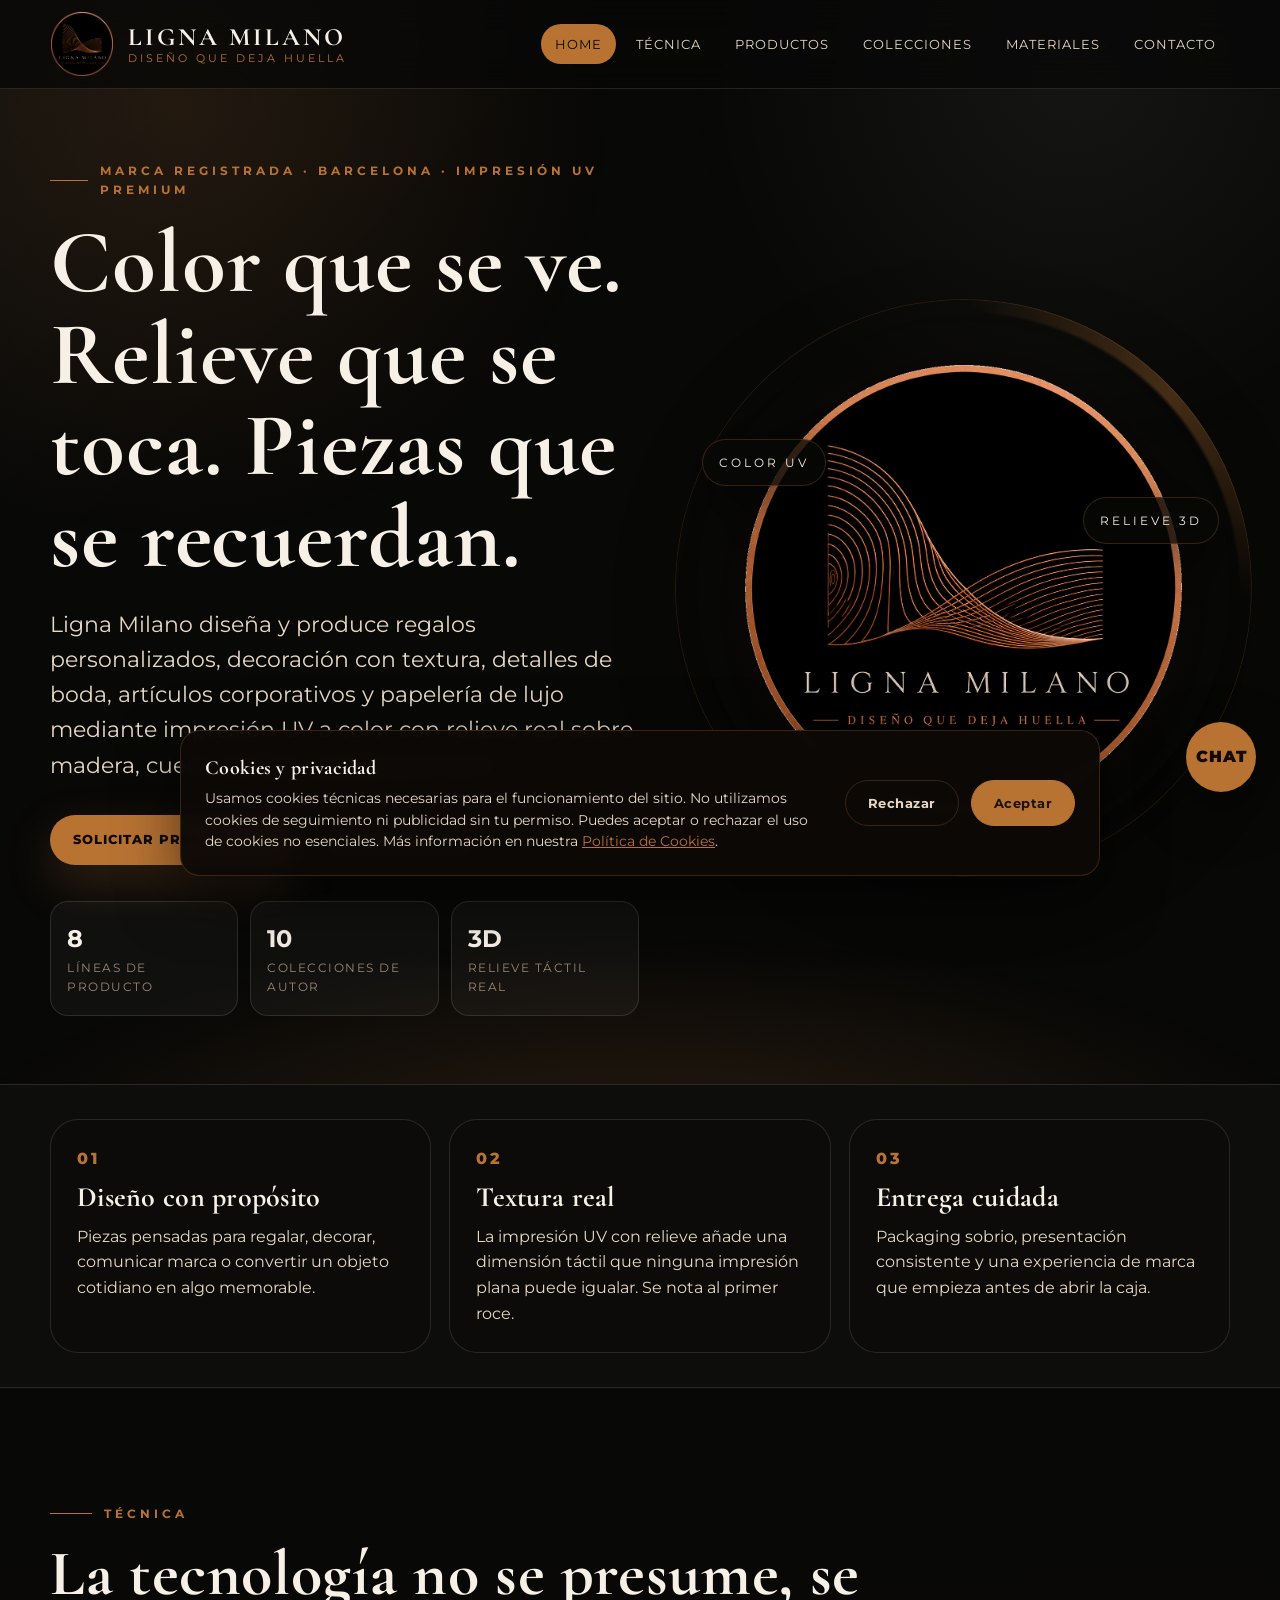
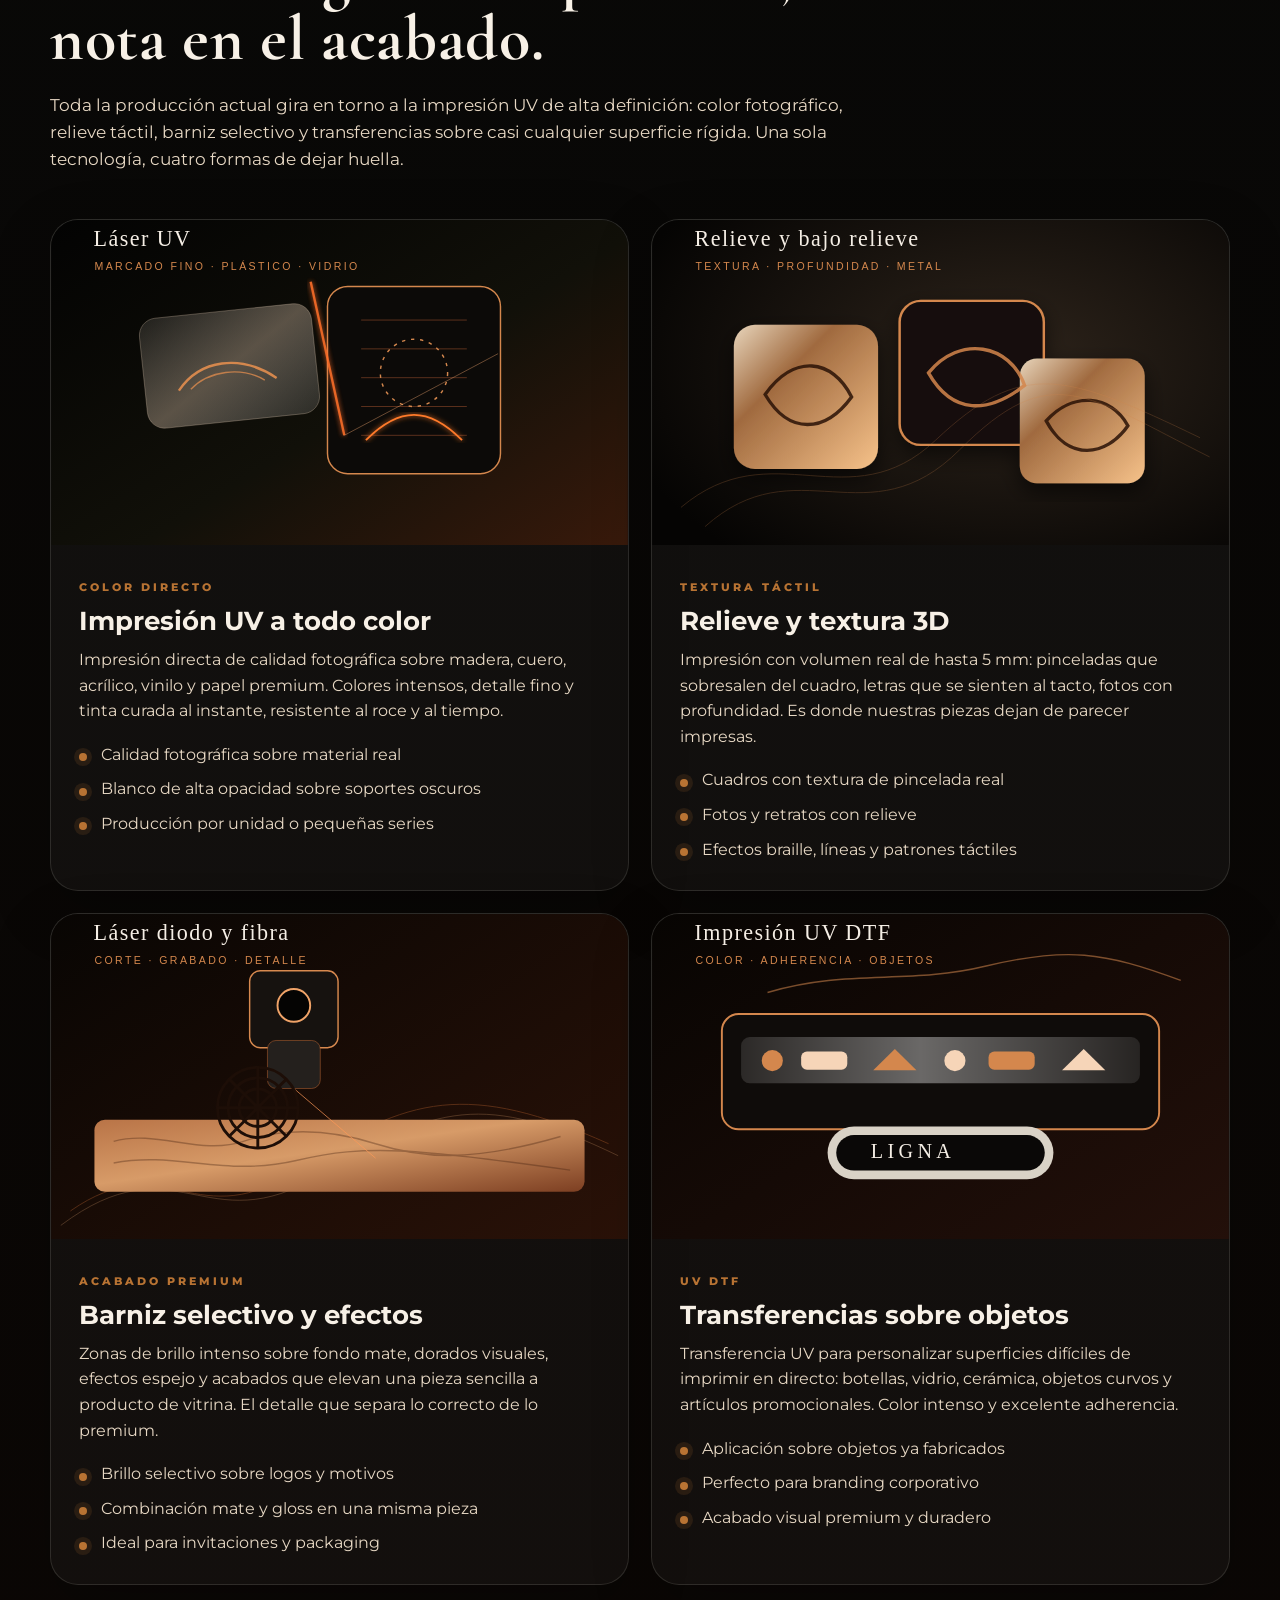
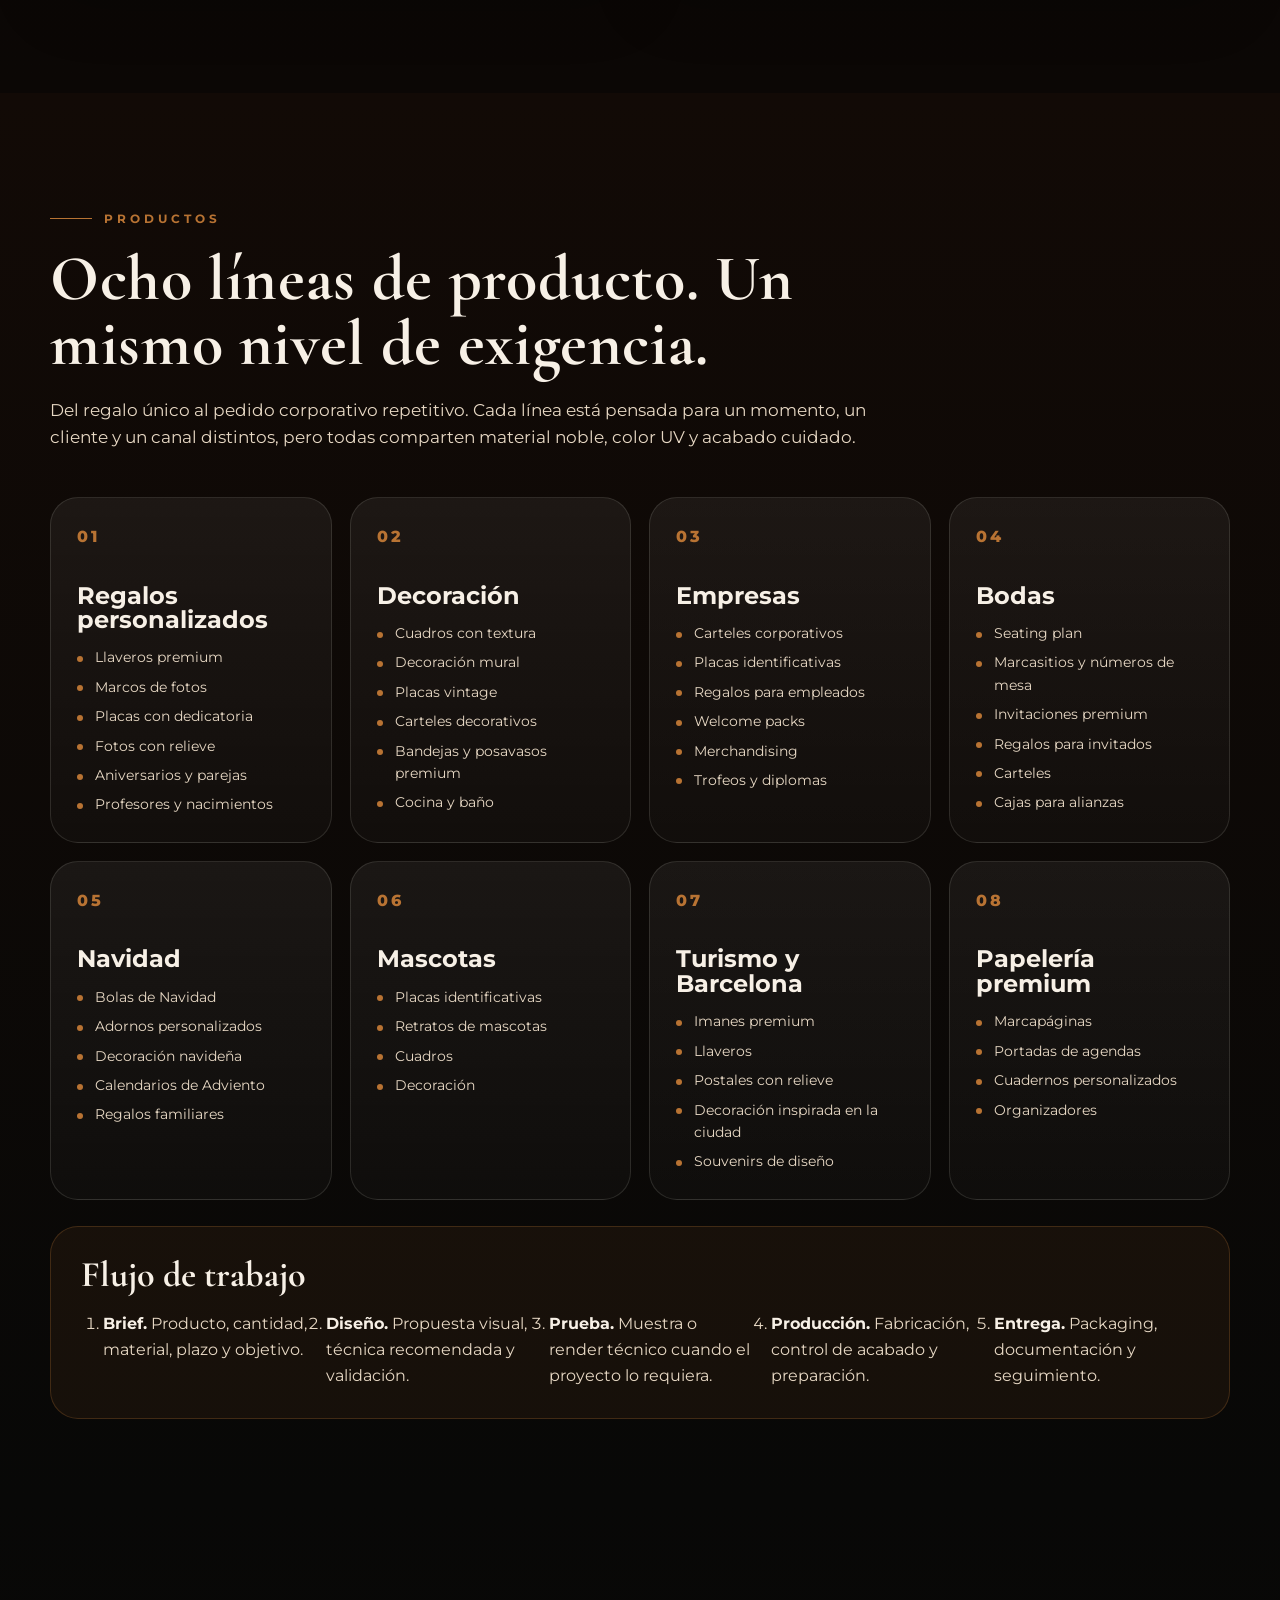
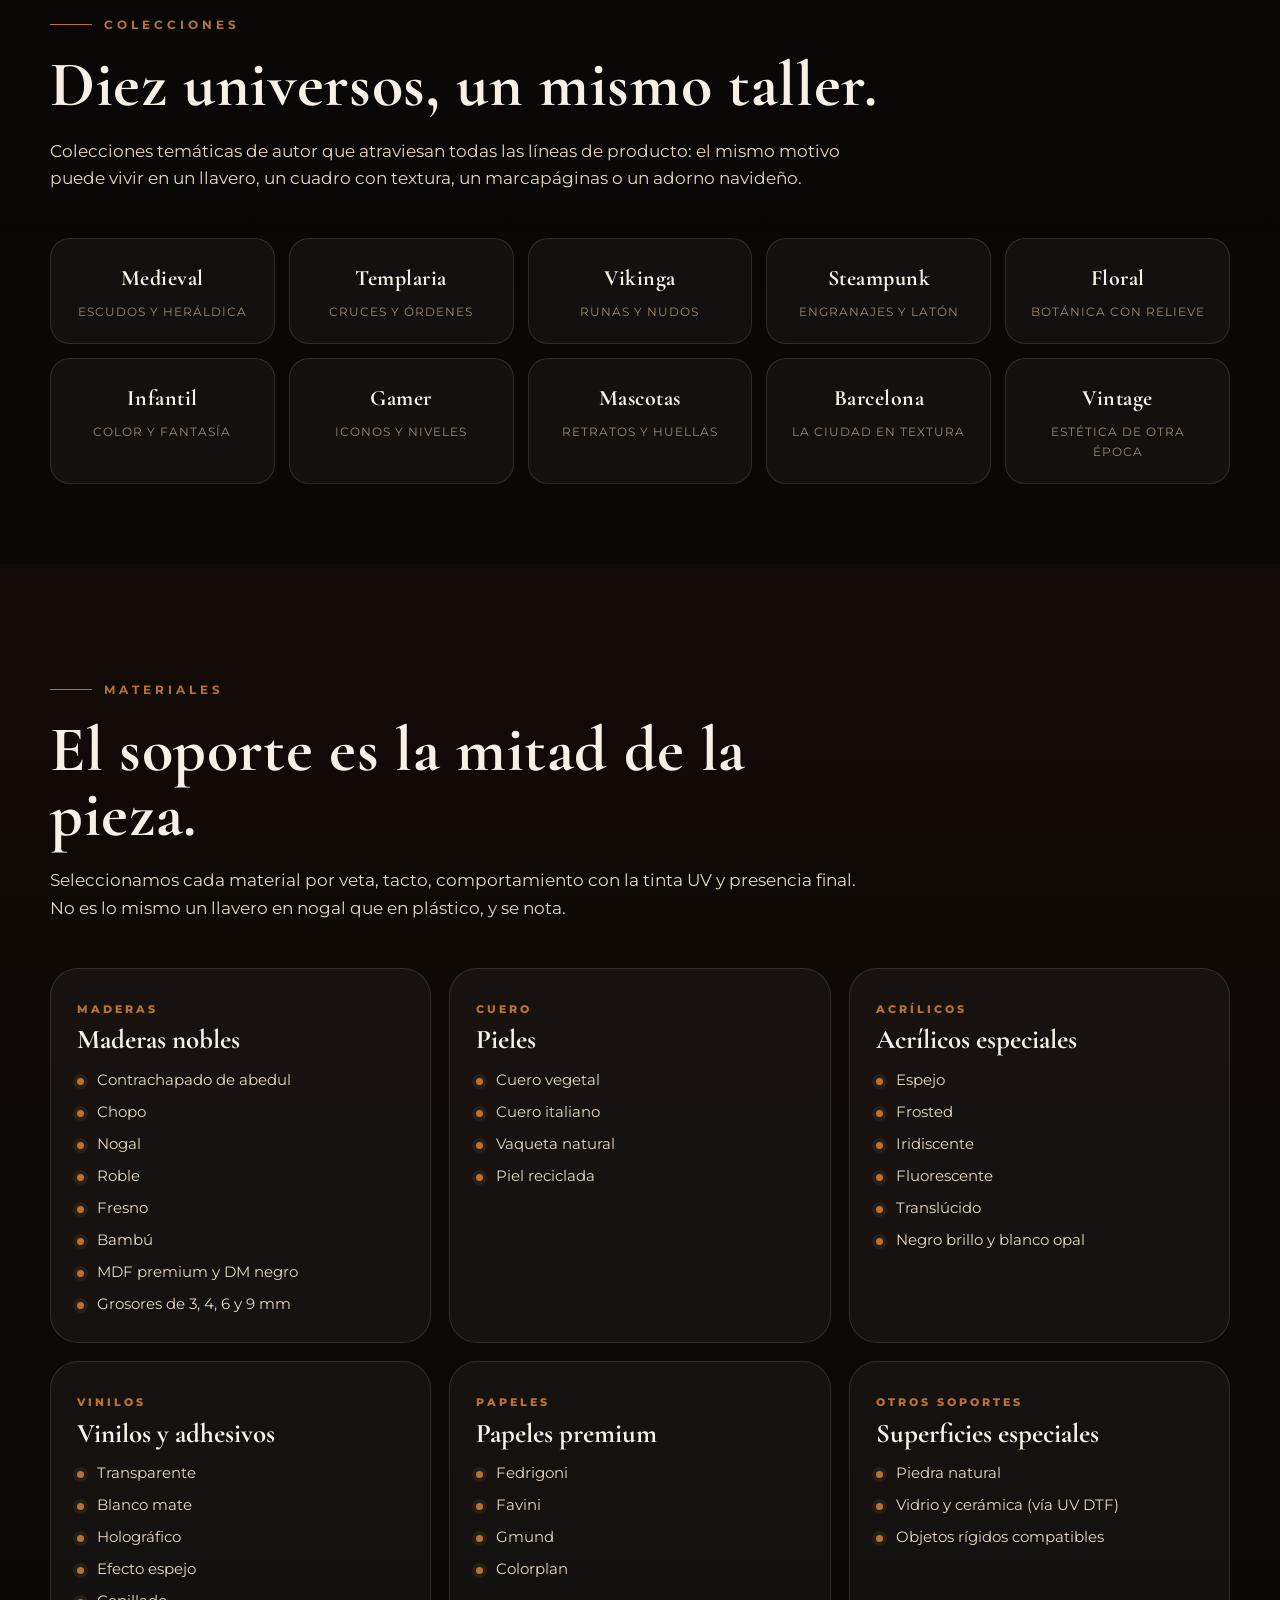
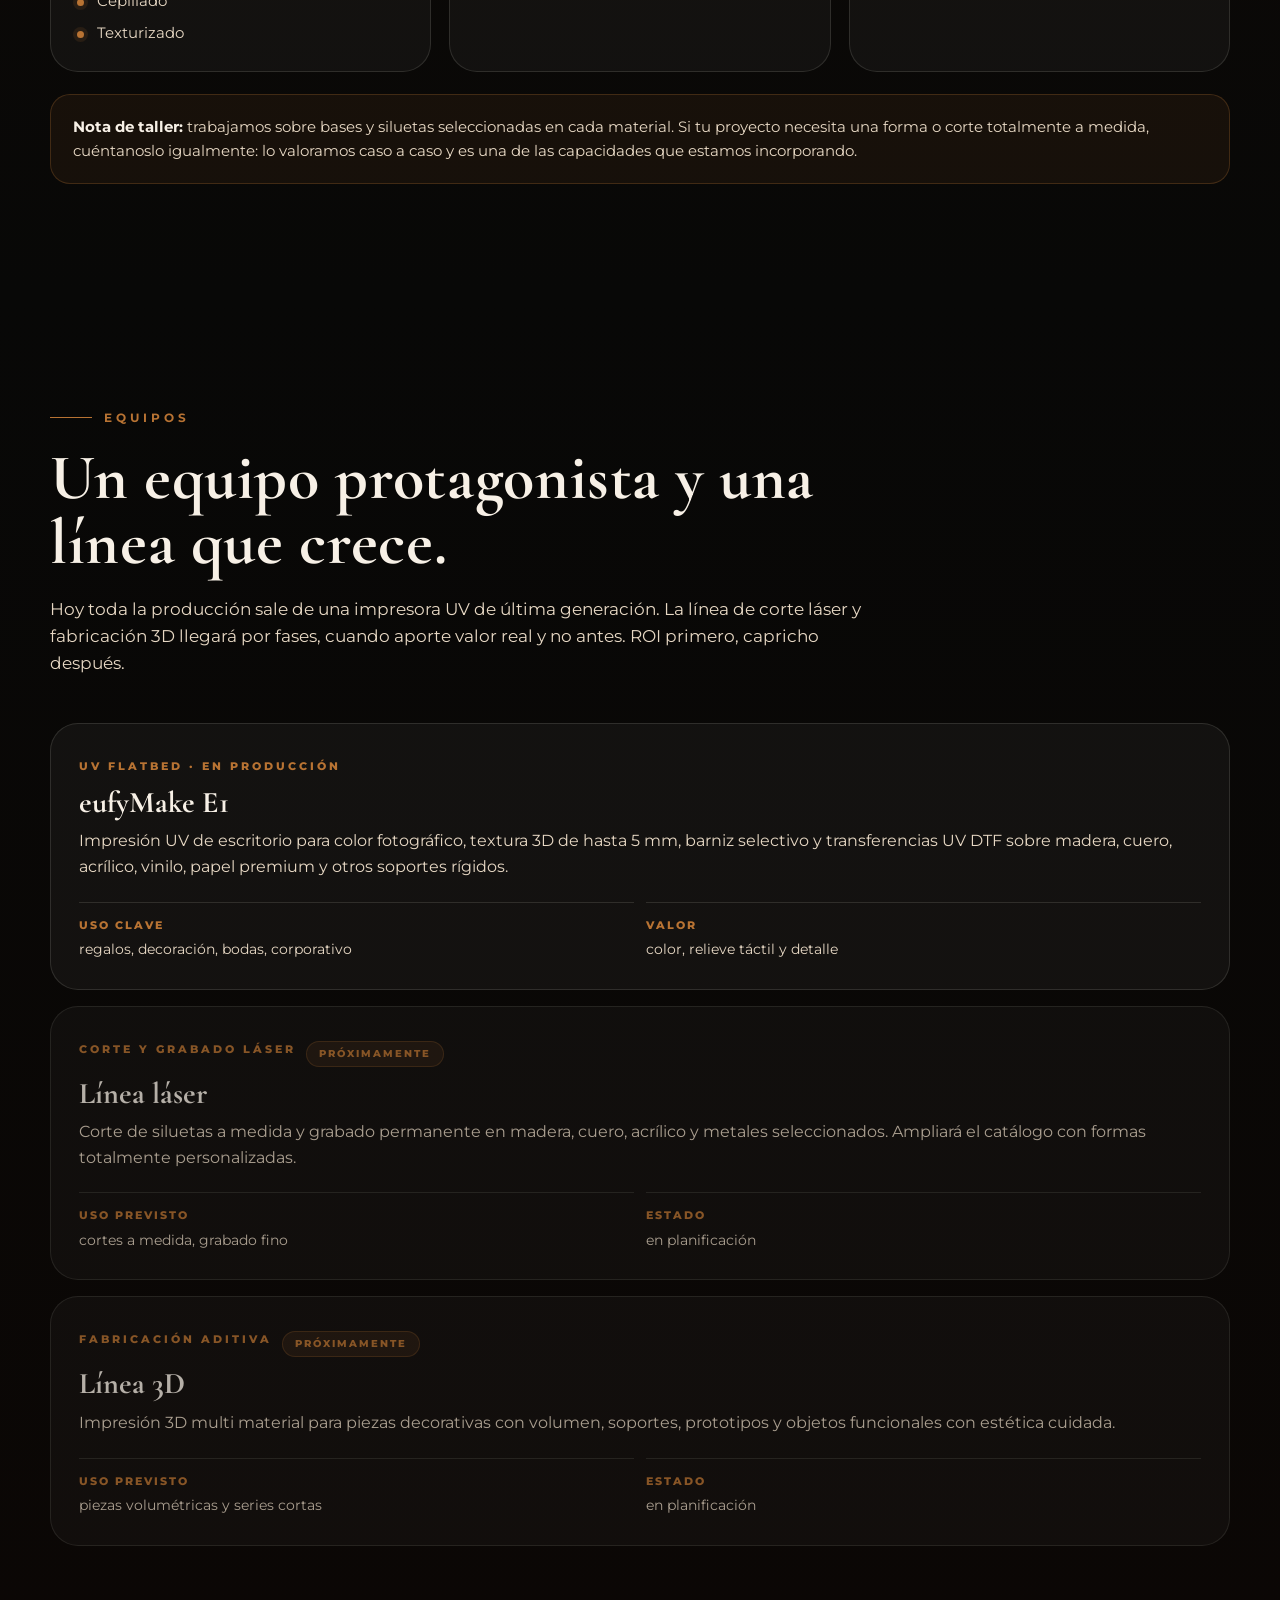
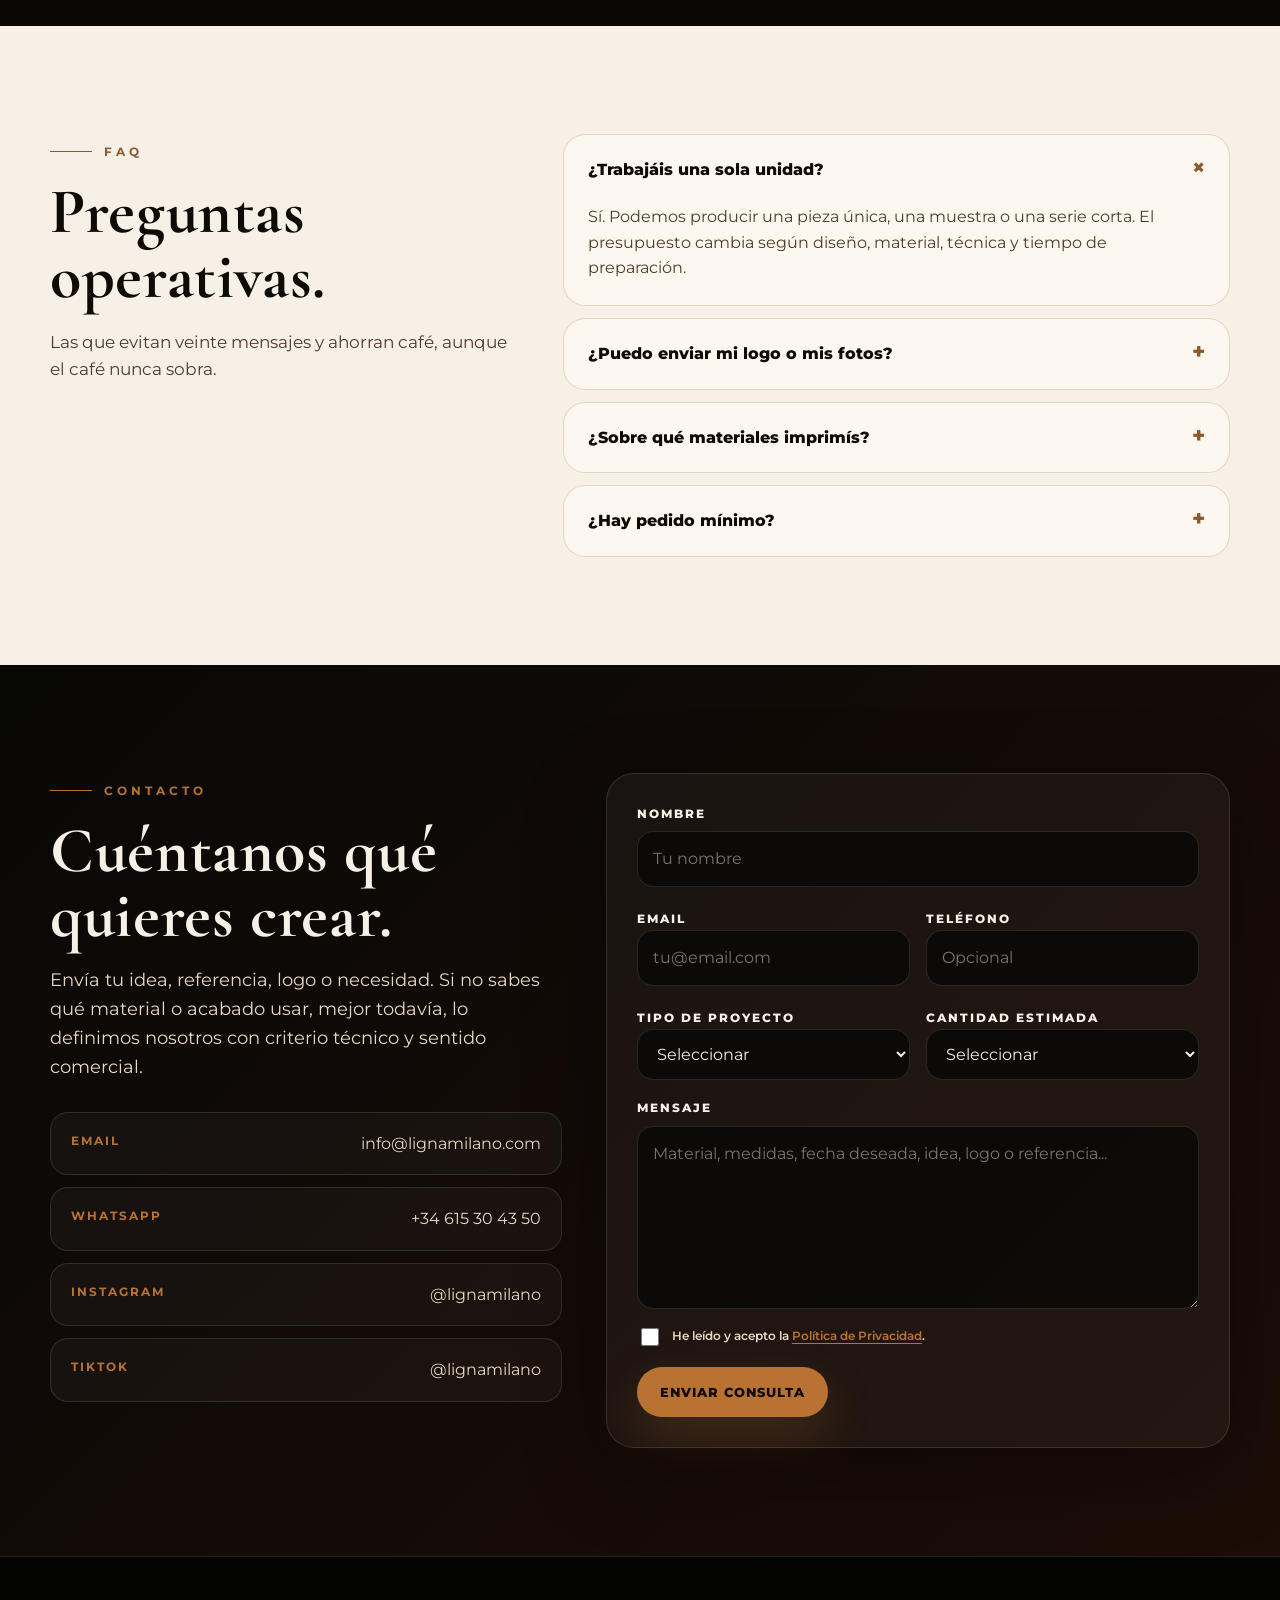
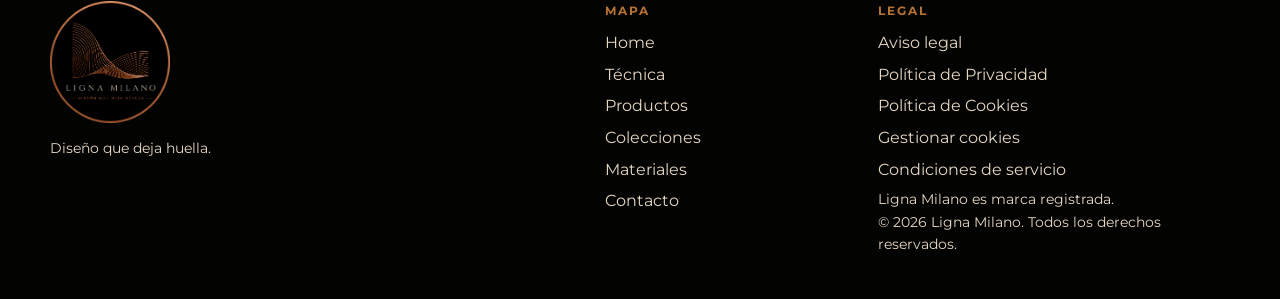
==== commit 3d374585: "Quitar aviso "Web en afinado final", theme-color #080807 y peso 900 en Montserrat" ====
--- a/index.html
+++ b/index.html
@@ -11,7 +11,7 @@
   <link rel="canonical" href="https://lignamilano.com/">
   <link rel="alternate" hreflang="es-ES" href="https://lignamilano.com/">
   <link rel="alternate" hreflang="x-default" href="https://lignamilano.com/">
-  <meta name="theme-color" content="#050403">
+  <meta name="theme-color" content="#080807">
   <meta property="og:title" content="Ligna Milano | Diseño que deja huella">
   <meta property="og:description" content="Impresión UV premium con relieve real: regalos personalizados, decoración, bodas, empresas y colecciones de autor.">
   <meta property="og:type" content="website">
@@ -28,7 +28,7 @@
   <link rel="icon" type="image/png" sizes="192x192" href="assets/img/favicon-192.png">
   <link rel="preconnect" href="https://fonts.googleapis.com">
   <link rel="preconnect" href="https://fonts.gstatic.com" crossorigin>
-  <link href="https://fonts.googleapis.com/css2?family=Cormorant+Garamond:wght@500;600;700&family=Montserrat:wght@400;500;600;700;800&display=swap" rel="stylesheet">
+  <link href="https://fonts.googleapis.com/css2?family=Cormorant+Garamond:wght@500;600;700&family=Montserrat:wght@400;500;600;700;800;900&display=swap" rel="stylesheet">
   <link rel="stylesheet" href="assets/css/styles.css?v=10">
   <link rel="stylesheet" href="assets/css/uv-update.css?v=1">
   <link rel="stylesheet" href="assets/css/cookie-banner.css?v=1">
@@ -181,10 +181,6 @@
           <span class="eyebrow">Marca registrada · Barcelona · Impresión UV premium</span>
           <h1>Color que se ve. Relieve que se toca. Piezas que se recuerdan.</h1>
           <p class="hero-lead">Ligna Milano diseña y produce regalos personalizados, decoración con textura, detalles de boda, artículos corporativos y papelería de lujo mediante impresión UV a color con relieve real sobre madera, cuero, acrílico y papel premium.</p>
-          <div class="launch-note">
-            <span>Web en afinado final</span>
-            <p>Estamos construyendo una experiencia digital a la altura del taller. Mientras tanto, ya recibimos solicitudes de presupuesto, ideas y proyectos especiales.</p>
-          </div>
           <div class="hero-actions">
             <a class="btn btn-primary" href="#contacto">Solicitar presupuesto</a>
             <a class="btn btn-ghost" href="#productos">Ver productos</a>
--- a/assets/css/styles.css
+++ b/assets/css/styles.css
@@ -1,14 +1,14 @@
 :root {
-  --black: #050403;
-  --black-soft: #0d0a08;
-  --carbon: #15110e;
-  --copper: #d4874d;
-  --copper-dark: #8f4827;
-  --cream: #f5eee5;
-  --cream-soft: #d8c9b8;
-  --muted: #a99582;
-  --line: rgba(212, 135, 77, .26);
-  --line-soft: rgba(245, 238, 229, .12);
+  --black: #080807;
+  --black-soft: #0d0b09;
+  --carbon: #151311;
+  --copper: #b87333;
+  --copper-dark: #8a5a2e;
+  --cream: #f7f0e6;
+  --cream-soft: #e7d8c4;
+  --muted: #9b8874;
+  --line: rgba(184, 115, 51, .26);
+  --line-soft: rgba(247, 240, 230, .12);
   --shadow: 0 24px 80px rgba(0, 0, 0, .38);
   --radius: 28px;
   --container: 1180px;
@@ -30,8 +30,8 @@
   inset: 0;
   pointer-events: none;
   background:
-    radial-gradient(circle at 14% 12%, rgba(212,135,77,.14), transparent 32%),
-    radial-gradient(circle at 84% 8%, rgba(245,238,229,.06), transparent 29%),
+    radial-gradient(circle at 14% 12%, rgba(184, 115, 51,.14), transparent 32%),
+    radial-gradient(circle at 84% 8%, rgba(247, 240, 230,.06), transparent 29%),
     linear-gradient(135deg, rgba(255,255,255,.025), transparent 30%);
   z-index: -2;
 }
@@ -51,12 +51,12 @@
   position: sticky;
   top: 0;
   z-index: 100;
-  background: rgba(5, 4, 3, .74);
+  background: rgba(8, 8, 7, .74);
   backdrop-filter: blur(18px);
   border-bottom: 1px solid var(--line-soft);
   transition: .25s ease;
 }
-.site-header.is-scrolled { background: rgba(5, 4, 3, .92); box-shadow: 0 12px 40px rgba(0,0,0,.34); }
+.site-header.is-scrolled { background: rgba(8, 8, 7, .92); box-shadow: 0 12px 40px rgba(0,0,0,.34); }
 .header-inner { height: 88px; display: flex; align-items: center; justify-content: space-between; gap: 22px; }
 .brand { display: flex; align-items: center; gap: 14px; min-width: 220px; }
 .brand-logo { width: 64px; height: 64px; object-fit: contain; }
@@ -76,7 +76,7 @@
   position: absolute;
   inset: auto -12% -34% -12%;
   height: 52%;
-  background: radial-gradient(ellipse, rgba(212,135,77,.18), transparent 62%);
+  background: radial-gradient(ellipse, rgba(184, 115, 51,.18), transparent 62%);
   pointer-events: none;
 }
 .hero-grid { display: grid; grid-template-columns: minmax(0, 1.05fr) minmax(360px, .95fr); gap: 58px; align-items: center; }
@@ -89,12 +89,12 @@
 h3 { font-size: 24px; }
 p { color: var(--cream-soft); margin: 0; }
 .hero-lead { font-size: clamp(17px, 2vw, 22px); max-width: 720px; margin-top: 24px; }
-.launch-note { margin-top: 28px; max-width: 700px; padding: 18px 20px; border: 1px solid var(--line); border-radius: 22px; background: rgba(13,10,8,.72); box-shadow: 0 16px 48px rgba(0,0,0,.22); }
+.launch-note { margin-top: 28px; max-width: 700px; padding: 18px 20px; border: 1px solid var(--line); border-radius: 22px; background: rgba(13, 11, 9,.72); box-shadow: 0 16px 48px rgba(0,0,0,.22); }
 .launch-note span { display: block; color: var(--cream); font-weight: 800; text-transform: uppercase; letter-spacing: 2px; font-size: 12px; margin-bottom: 6px; }
 .hero-actions { display: flex; flex-wrap: wrap; gap: 14px; margin-top: 32px; }
 .btn { display: inline-flex; align-items: center; justify-content: center; min-height: 50px; padding: 0 22px; border-radius: 999px; border: 1px solid transparent; font-weight: 800; letter-spacing: 1px; text-transform: uppercase; font-size: 13px; transition: .25s ease; cursor: pointer; }
-.btn-primary { background: var(--copper); color: #120904; box-shadow: 0 18px 48px rgba(212,135,77,.24); }
-.btn-primary:hover { transform: translateY(-2px); background: #e09a61; }
+.btn-primary { background: var(--copper); color: #120904; box-shadow: 0 18px 48px rgba(184, 115, 51,.24); }
+.btn-primary:hover { transform: translateY(-2px); background: #a3672f; }
 .btn-ghost { border-color: var(--line); color: var(--cream); background: rgba(255,255,255,.03); }
 .btn-ghost:hover { border-color: var(--copper); color: var(--copper); transform: translateY(-2px); }
 .hero-metrics { display: grid; grid-template-columns: repeat(3, minmax(0, 1fr)); gap: 12px; margin-top: 36px; max-width: 680px; }
@@ -102,10 +102,10 @@
 .hero-metrics strong { display: block; font-size: 24px; color: var(--cream); }
 .hero-metrics span { display: block; color: var(--muted); font-size: 12px; text-transform: uppercase; letter-spacing: 1.5px; }
 .hero-visual { position: relative; min-height: 650px; display: grid; place-items: center; }
-.logo-orbit { width: min(540px, 100%); aspect-ratio: 1; border-radius: 50%; display: grid; place-items: center; background: radial-gradient(circle, rgba(212,135,77,.14), transparent 68%); box-shadow: var(--shadow); }
-.logo-orbit::before { content: ""; position: absolute; width: 108%; aspect-ratio: 1; border-radius: 50%; border: 1px solid rgba(212,135,77,.18); animation: rotate 22s linear infinite; background: conic-gradient(from 0deg, transparent, rgba(212,135,77,.36), transparent 26%); mask: radial-gradient(circle, transparent 67%, #000 68%); }
+.logo-orbit { width: min(540px, 100%); aspect-ratio: 1; border-radius: 50%; display: grid; place-items: center; background: radial-gradient(circle, rgba(184, 115, 51,.14), transparent 68%); box-shadow: var(--shadow); }
+.logo-orbit::before { content: ""; position: absolute; width: 108%; aspect-ratio: 1; border-radius: 50%; border: 1px solid rgba(184, 115, 51,.18); animation: rotate 22s linear infinite; background: conic-gradient(from 0deg, transparent, rgba(184, 115, 51,.36), transparent 26%); mask: radial-gradient(circle, transparent 67%, #000 68%); }
 .hero-logo { width: 82%; max-width: 470px; object-fit: contain; filter: drop-shadow(0 22px 50px rgba(0,0,0,.45)); }
-.visual-card { position: absolute; padding: 13px 16px; border: 1px solid var(--line); border-radius: 999px; background: rgba(5,4,3,.78); color: var(--cream); font-size: 12px; letter-spacing: 3px; text-transform: uppercase; box-shadow: 0 14px 45px rgba(0,0,0,.42); }
+.visual-card { position: absolute; padding: 13px 16px; border: 1px solid var(--line); border-radius: 999px; background: rgba(8, 8, 7,.78); color: var(--cream); font-size: 12px; letter-spacing: 3px; text-transform: uppercase; box-shadow: 0 14px 45px rgba(0,0,0,.42); }
 .vc-one { left: 1%; top: 27%; }
 .vc-two { right: 2%; top: 36%; }
 .vc-three { left: 16%; bottom: 18%; }
@@ -113,13 +113,13 @@
 
 .intro-band { padding: 34px 0; border-block: 1px solid var(--line-soft); background: rgba(255,255,255,.025); }
 .intro-grid { display: grid; grid-template-columns: repeat(3, 1fr); gap: 18px; }
-.intro-grid article { padding: 26px; border: 1px solid var(--line-soft); border-radius: var(--radius); background: rgba(13,10,8,.64); }
+.intro-grid article { padding: 26px; border: 1px solid var(--line-soft); border-radius: var(--radius); background: rgba(13, 11, 9,.64); }
 .intro-grid span { display: block; color: var(--copper); font-weight: 800; letter-spacing: 3px; margin-bottom: 12px; }
 .intro-grid h2 { font-size: 28px; margin-bottom: 12px; }
 
 .section { padding: 108px 0; position: relative; }
 .section-dark { background: linear-gradient(180deg, var(--black), #0b0705); }
-.section-warm { background: linear-gradient(180deg, #120a06, #050403); }
+.section-warm { background: linear-gradient(180deg, #120a06, #080807); }
 .section-heading { margin-bottom: 46px; }
 .section-heading p { max-width: 820px; margin-top: 20px; font-size: 17px; }
 .process-grid { display: grid; grid-template-columns: repeat(2, minmax(0, 1fr)); gap: 22px; }
@@ -130,7 +130,7 @@
 .process-card h3 { margin-bottom: 12px; font-size: 26px; }
 .process-card ul { margin: 18px 0 0; padding: 0; list-style: none; display: grid; gap: 9px; }
 .process-card li { color: var(--cream-soft); position: relative; padding-left: 22px; }
-.process-card li::before { content: ""; position: absolute; left: 0; top: .72em; width: 8px; height: 8px; border-radius: 50%; background: var(--copper); box-shadow: 0 0 0 5px rgba(212,135,77,.14); }
+.process-card li::before { content: ""; position: absolute; left: 0; top: .72em; width: 8px; height: 8px; border-radius: 50%; background: var(--copper); box-shadow: 0 0 0 5px rgba(184, 115, 51,.14); }
 .process-card-wide { grid-column: 1 / -1; display: grid; grid-template-columns: .96fr 1fr; }
 .process-card-wide img { height: 100%; aspect-ratio: auto; }
 
@@ -150,25 +150,25 @@
 .project-card { min-height: 260px; padding: 26px; border: 1px solid var(--line-soft); border-radius: var(--radius); background: linear-gradient(180deg, rgba(255,255,255,.06), rgba(255,255,255,.025)); }
 .project-card span { color: var(--copper); font-weight: 800; letter-spacing: 3px; }
 .project-card h3 { margin: 34px 0 14px; font-size: 24px; }
-.workflow { margin-top: 26px; padding: 30px; border-radius: var(--radius); border: 1px solid var(--line); background: rgba(212,135,77,.08); }
+.workflow { margin-top: 26px; padding: 30px; border-radius: var(--radius); border: 1px solid var(--line); background: rgba(184, 115, 51,.08); }
 .workflow h3 { font-family: "Cormorant Garamond", Georgia, serif; font-size: 36px; margin-bottom: 18px; }
 .workflow ol { margin: 0; padding-left: 22px; display: grid; grid-template-columns: repeat(5, 1fr); gap: 18px; }
 .workflow li { color: var(--cream-soft); }
 .workflow strong { color: var(--cream); }
 
-.section-faq { background: #f5eee5; color: #100a06; }
+.section-faq { background: #f7f0e6; color: #100a06; }
 .section-faq p { color: #4e3b2d; }
-.section-faq .eyebrow, .section-faq .section-heading .eyebrow { color: #8f4827; }
+.section-faq .eyebrow, .section-faq .section-heading .eyebrow { color: #8a5a2e; }
 .faq-layout { display: grid; grid-template-columns: .7fr 1fr; gap: 46px; }
 .accordion { display: grid; gap: 12px; }
-.accordion-item { border: 1px solid rgba(143,72,39,.22); border-radius: 22px; background: #fffaf4; overflow: hidden; }
+.accordion-item { border: 1px solid rgba(138, 90, 46,.22); border-radius: 22px; background: #fdf8ef; overflow: hidden; }
 .accordion-item button { width: 100%; text-align: left; cursor: pointer; padding: 22px 24px; color: #100a06; background: transparent; border: 0; font-weight: 800; display: flex; justify-content: space-between; gap: 18px; }
-.accordion-item button::after { content: "+"; color: #8f4827; font-size: 22px; line-height: 1; }
+.accordion-item button::after { content: "+"; color: #8a5a2e; font-size: 22px; line-height: 1; }
 .accordion-item.is-open button::after { content: "×"; }
 .accordion-panel { display: none; padding: 0 24px 24px; }
 .accordion-item.is-open .accordion-panel { display: block; }
 
-.contact-section { background: linear-gradient(135deg, #050403, #1d0d07); }
+.contact-section { background: linear-gradient(135deg, #080807, #1d0d07); }
 .contact-grid { display: grid; grid-template-columns: .82fr 1fr; gap: 44px; align-items: start; }
 .contact-copy { position: sticky; top: 112px; }
 .contact-copy p { font-size: 18px; margin-top: 18px; }
@@ -181,17 +181,17 @@
 .form-row { display: grid; gap: 8px; margin-bottom: 18px; }
 .form-row.split { grid-template-columns: 1fr 1fr; gap: 16px; }
 label { color: var(--cream); font-size: 12px; letter-spacing: 2px; text-transform: uppercase; font-weight: 800; }
-input, select, textarea { width: 100%; border: 1px solid var(--line-soft); border-radius: 16px; background: rgba(5,4,3,.78); color: var(--cream); padding: 14px 15px; outline: none; transition: .2s ease; }
+input, select, textarea { width: 100%; border: 1px solid var(--line-soft); border-radius: 16px; background: rgba(8, 8, 7,.78); color: var(--cream); padding: 14px 15px; outline: none; transition: .2s ease; }
 textarea { resize: vertical; }
-input:focus, select:focus, textarea:focus { border-color: var(--copper); box-shadow: 0 0 0 4px rgba(212,135,77,.12); }
+input:focus, select:focus, textarea:focus { border-color: var(--copper); box-shadow: 0 0 0 4px rgba(184, 115, 51,.12); }
 .form-note { margin-top: 14px; font-size: 12px; color: var(--muted); }
 
 
 .hp-field { position: absolute; left: -9999px; opacity: 0; pointer-events: none; }
 .contact-form button[disabled] { opacity: .72; cursor: progress; transform: none; }
-.modal { position: fixed; inset: 0; z-index: 400; display: grid; place-items: center; padding: 24px; background: rgba(5,4,3,.78); backdrop-filter: blur(14px); }
+.modal { position: fixed; inset: 0; z-index: 400; display: grid; place-items: center; padding: 24px; background: rgba(8, 8, 7,.78); backdrop-filter: blur(14px); }
 .modal[hidden] { display: none; }
-.modal-card { width: min(560px, 100%); position: relative; padding: 34px; border: 1px solid var(--line); border-radius: 30px; background: linear-gradient(145deg, rgba(13,10,8,.98), rgba(29,13,7,.98)); box-shadow: var(--shadow); }
+.modal-card { width: min(560px, 100%); position: relative; padding: 34px; border: 1px solid var(--line); border-radius: 30px; background: linear-gradient(145deg, rgba(13, 11, 9,.98), rgba(29,13,7,.98)); box-shadow: var(--shadow); }
 .modal-kicker { display: inline-flex; margin-bottom: 14px; color: var(--copper); font-size: 12px; letter-spacing: 3px; text-transform: uppercase; font-weight: 900; }
 .modal-card h2 { font-size: clamp(34px, 5vw, 52px); margin-bottom: 14px; }
 .modal-card p { margin-bottom: 24px; font-size: 16px; }
@@ -208,8 +208,8 @@
 .footer-grid a { display: block; color: var(--cream-soft); margin: 6px 0; }
 .footer-grid p { font-size: 14px; }
 
-.chat-launcher { position: fixed; right: 24px; bottom: 108px; z-index: 120; width: 70px; height: 70px; border-radius: 50%; border: 1px solid rgba(212,135,77,.6); background: var(--copper); color: #140904; font-weight: 900; letter-spacing: 1px; text-transform: uppercase; box-shadow: 0 18px 55px rgba(0,0,0,.45); cursor: pointer; }
-.chatbot { position: fixed; right: 24px; bottom: 108px; width: min(390px, calc(100vw - 40px)); max-height: calc(100dvh - 136px); display: flex; flex-direction: column; z-index: 130; border: 1px solid var(--line); border-radius: 26px; background: rgba(5,4,3,.96); box-shadow: var(--shadow); overflow: hidden; }
+.chat-launcher { position: fixed; right: 24px; bottom: 108px; z-index: 120; width: 70px; height: 70px; border-radius: 50%; border: 1px solid rgba(184, 115, 51,.6); background: var(--copper); color: #140904; font-weight: 900; letter-spacing: 1px; text-transform: uppercase; box-shadow: 0 18px 55px rgba(0,0,0,.45); cursor: pointer; }
+.chatbot { position: fixed; right: 24px; bottom: 108px; width: min(390px, calc(100vw - 40px)); max-height: calc(100dvh - 136px); display: flex; flex-direction: column; z-index: 130; border: 1px solid var(--line); border-radius: 26px; background: rgba(8, 8, 7,.96); box-shadow: var(--shadow); overflow: hidden; }
 .chat-launcher[hidden], .chatbot[hidden] { display: none !important; }
 .chatbot-header { display: flex; justify-content: space-between; align-items: start; gap: 18px; padding: 18px; border-bottom: 1px solid var(--line-soft); }
 .chatbot-header strong { display: block; }
@@ -218,7 +218,7 @@
 .chatbot-body { padding: 18px; max-height: 430px; min-height: 180px; flex: 1 1 auto; overflow: auto; }
 .bot-message, .user-message { padding: 12px 14px; border-radius: 16px; margin-bottom: 10px; font-size: 14px; }
 .bot-message { background: rgba(255,255,255,.07); color: var(--cream-soft); }
-.user-message { background: rgba(212,135,77,.16); color: var(--cream); margin-left: 38px; }
+.user-message { background: rgba(184, 115, 51,.16); color: var(--cream); margin-left: 38px; }
 
 .reveal { opacity: 0; transform: translateY(20px); transition: opacity .7s ease, transform .7s ease; }
 .reveal.is-visible { opacity: 1; transform: translateY(0); }
@@ -235,7 +235,7 @@
   .brand-copy { display: none; }
   .brand-logo { width: 58px; height: 58px; }
   .nav-toggle { display: block; }
-  .site-nav { position: fixed; inset: 78px 20px auto 20px; background: rgba(5,4,3,.98); border: 1px solid var(--line); border-radius: 24px; padding: 16px; display: none; flex-direction: column; align-items: stretch; box-shadow: var(--shadow); }
+  .site-nav { position: fixed; inset: 78px 20px auto 20px; background: rgba(8, 8, 7,.98); border: 1px solid var(--line); border-radius: 24px; padding: 16px; display: none; flex-direction: column; align-items: stretch; box-shadow: var(--shadow); }
   .site-nav.is-open { display: flex; }
   .site-nav a { padding: 14px 16px; }
   .hero { padding-top: 44px; }
@@ -293,9 +293,9 @@
 .footer-link-button:hover, .footer-grid a:hover { color: var(--copper); }
 .site-header.is-compact { position: sticky; }
 .legal-nav { display: flex; }
-.legal-page { background: #050403; }
+.legal-page { background: #080807; }
 .legal-main { padding-top: 0; }
-.legal-hero { padding: 140px 0 50px; background: radial-gradient(circle at 20% 10%, rgba(212,135,77,.18), transparent 38%), linear-gradient(140deg, #050403, #160b06); }
+.legal-hero { padding: 140px 0 50px; background: radial-gradient(circle at 20% 10%, rgba(184, 115, 51,.18), transparent 38%), linear-gradient(140deg, #080807, #160b06); }
 .legal-container { max-width: 980px; }
 .legal-hero h1 { margin-top: 14px; max-width: 850px; }
 .legal-lead { font-size: 19px; color: var(--cream-soft); max-width: 790px; }
@@ -303,21 +303,21 @@
 .legal-alert, .legal-note {
   margin-top: 24px;
   padding: 18px 20px;
-  border: 1px solid rgba(212,135,77,.35);
+  border: 1px solid rgba(184, 115, 51,.35);
   border-radius: 18px;
-  background: rgba(212,135,77,.08);
+  background: rgba(184, 115, 51,.08);
   color: var(--cream-soft);
 }
-.legal-content { background: #f5eee5; color: #130b07; }
+.legal-content { background: #f7f0e6; color: #130b07; }
 .legal-content h2 { font-size: clamp(28px, 4vw, 42px); margin: 42px 0 14px; color: #130b07; }
 .legal-content h2:first-child { margin-top: 0; }
 .legal-content p, .legal-content li { color: #4d392b; font-size: 16px; line-height: 1.78; }
-.legal-content a { color: #8f4827; font-weight: 800; text-decoration: underline; text-underline-offset: 3px; }
+.legal-content a { color: #8a5a2e; font-weight: 800; text-decoration: underline; text-underline-offset: 3px; }
 .legal-list { margin: 12px 0 24px; padding-left: 22px; }
 .legal-list li { margin-bottom: 8px; }
-.legal-table { width: 100%; border-collapse: collapse; margin: 18px 0 28px; overflow: hidden; border-radius: 18px; box-shadow: 0 0 0 1px rgba(143,72,39,.18); }
-.legal-table th, .legal-table td { padding: 16px; border-bottom: 1px solid rgba(143,72,39,.16); vertical-align: top; text-align: left; }
-.legal-table th { width: 34%; color: #130b07; background: rgba(143,72,39,.08); font-size: 13px; text-transform: uppercase; letter-spacing: 1.2px; }
+.legal-table { width: 100%; border-collapse: collapse; margin: 18px 0 28px; overflow: hidden; border-radius: 18px; box-shadow: 0 0 0 1px rgba(138, 90, 46,.18); }
+.legal-table th, .legal-table td { padding: 16px; border-bottom: 1px solid rgba(138, 90, 46,.16); vertical-align: top; text-align: left; }
+.legal-table th { width: 34%; color: #130b07; background: rgba(138, 90, 46,.08); font-size: 13px; text-transform: uppercase; letter-spacing: 1.2px; }
 .legal-table td { color: #4d392b; background: rgba(255,255,255,.45); }
 @media (max-width: 820px) {
   .legal-nav { position: static !important; inset: auto !important; display: flex !important; flex-direction: row !important; flex-wrap: wrap; padding: 0 !important; border: 0 !important; background: transparent !important; box-shadow: none !important; }
--- a/assets/css/uv-update.css
+++ b/assets/css/uv-update.css
@@ -11,7 +11,7 @@
   padding: 4px 12px;
   border: 1px solid var(--line);
   border-radius: 999px;
-  background: rgba(212, 135, 77, .12);
+  background: rgba(184, 115, 51, .12);
   color: var(--copper);
   font-size: 10px;
   letter-spacing: 2px;
@@ -38,7 +38,7 @@
 }
 .collection-chip:hover {
   border-color: var(--copper);
-  background: rgba(212, 135, 77, .1);
+  background: rgba(184, 115, 51, .1);
   transform: translateY(-3px);
 }
 .collection-chip strong {
@@ -97,14 +97,14 @@
   height: 7px;
   border-radius: 50%;
   background: var(--copper);
-  box-shadow: 0 0 0 4px rgba(212, 135, 77, .12);
+  box-shadow: 0 0 0 4px rgba(184, 115, 51, .12);
 }
 .material-note {
   margin-top: 22px;
   padding: 20px 22px;
   border: 1px solid var(--line);
   border-radius: 20px;
-  background: rgba(212, 135, 77, .08);
+  background: rgba(184, 115, 51, .08);
   color: var(--cream-soft);
   font-size: 15px;
 }
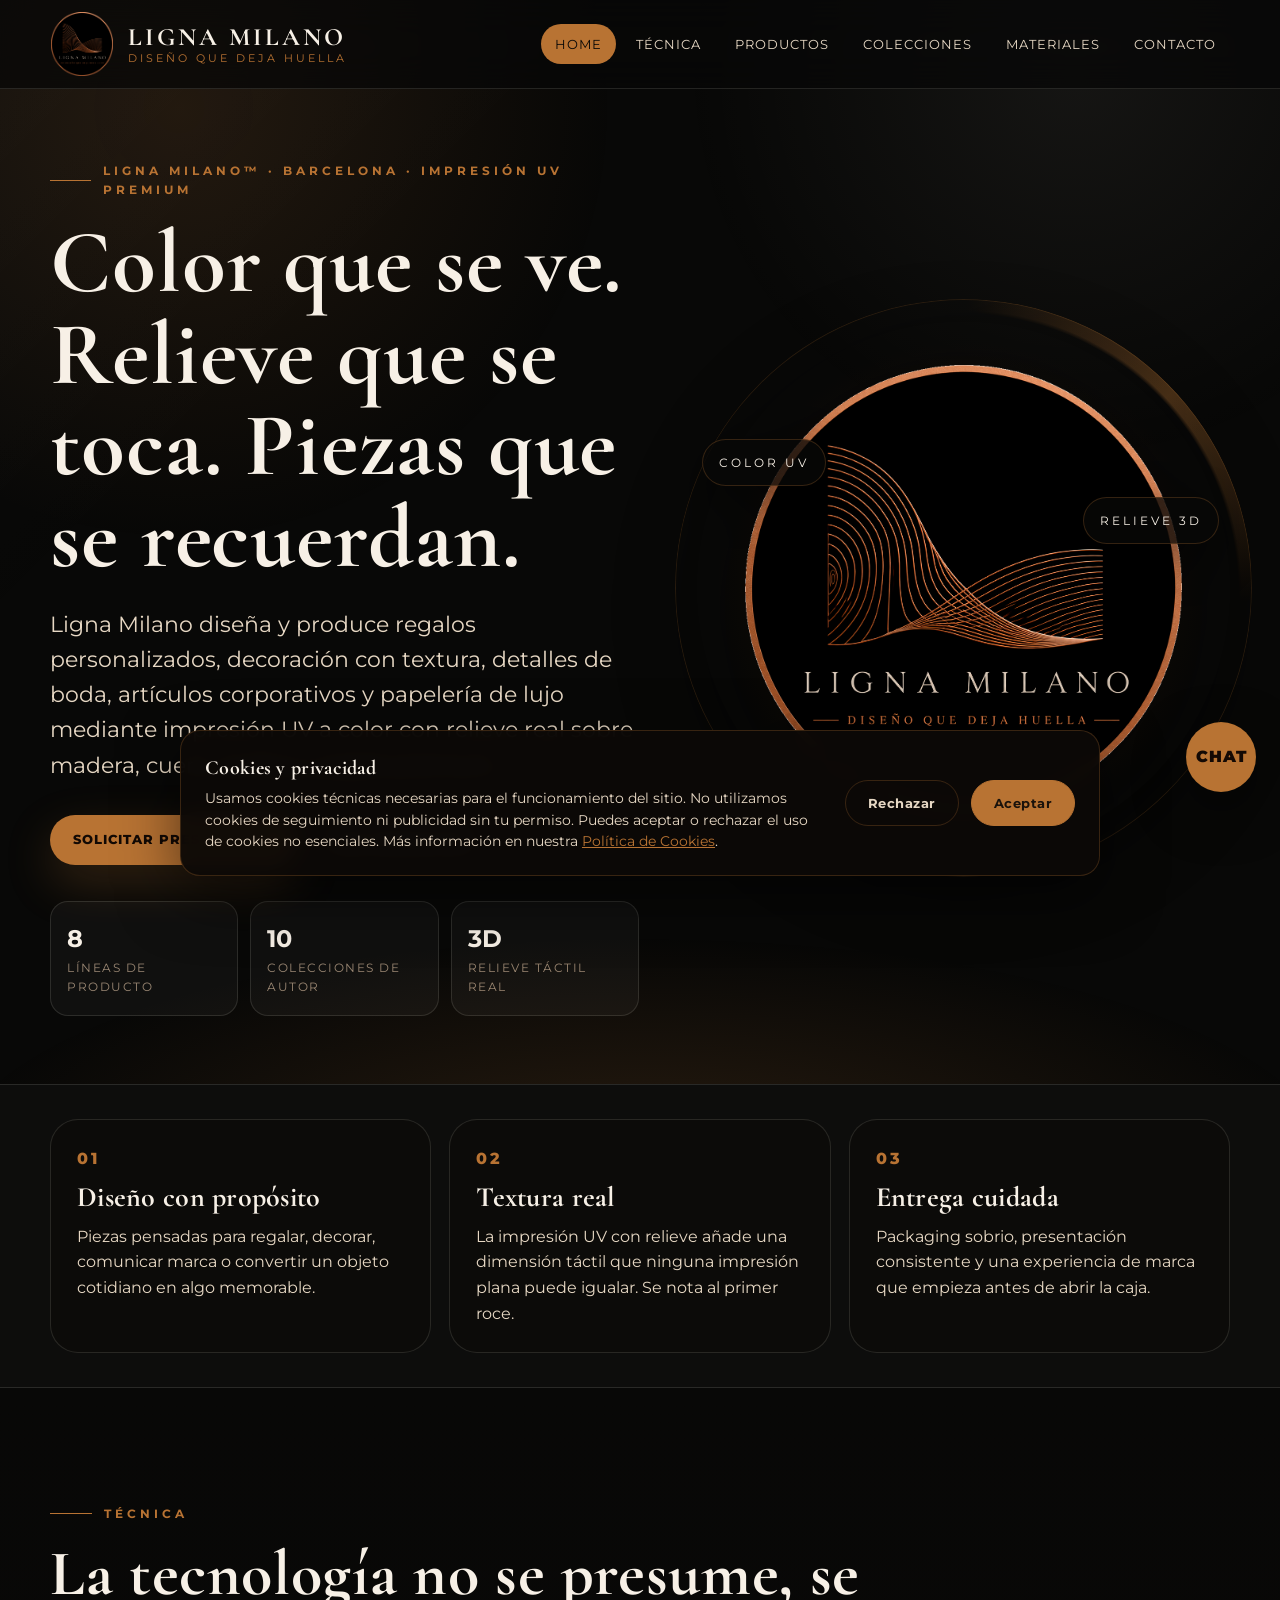
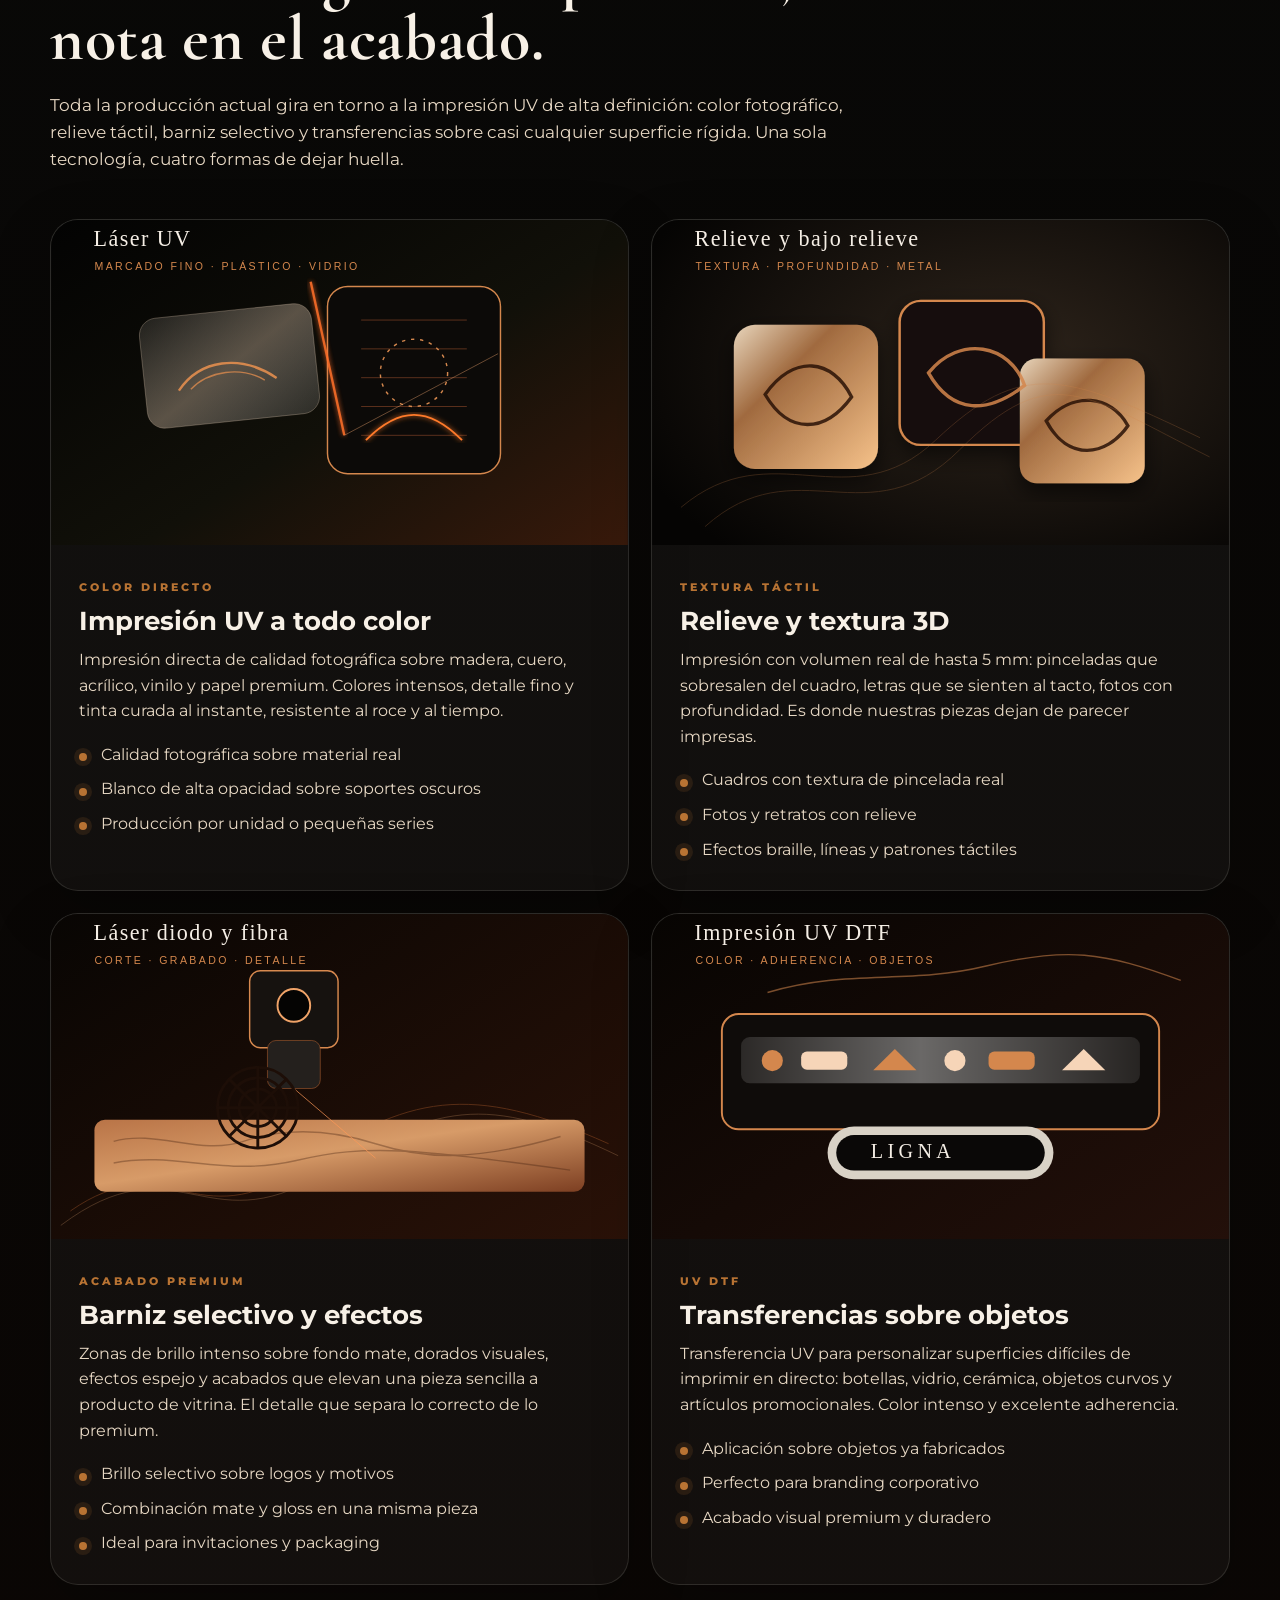
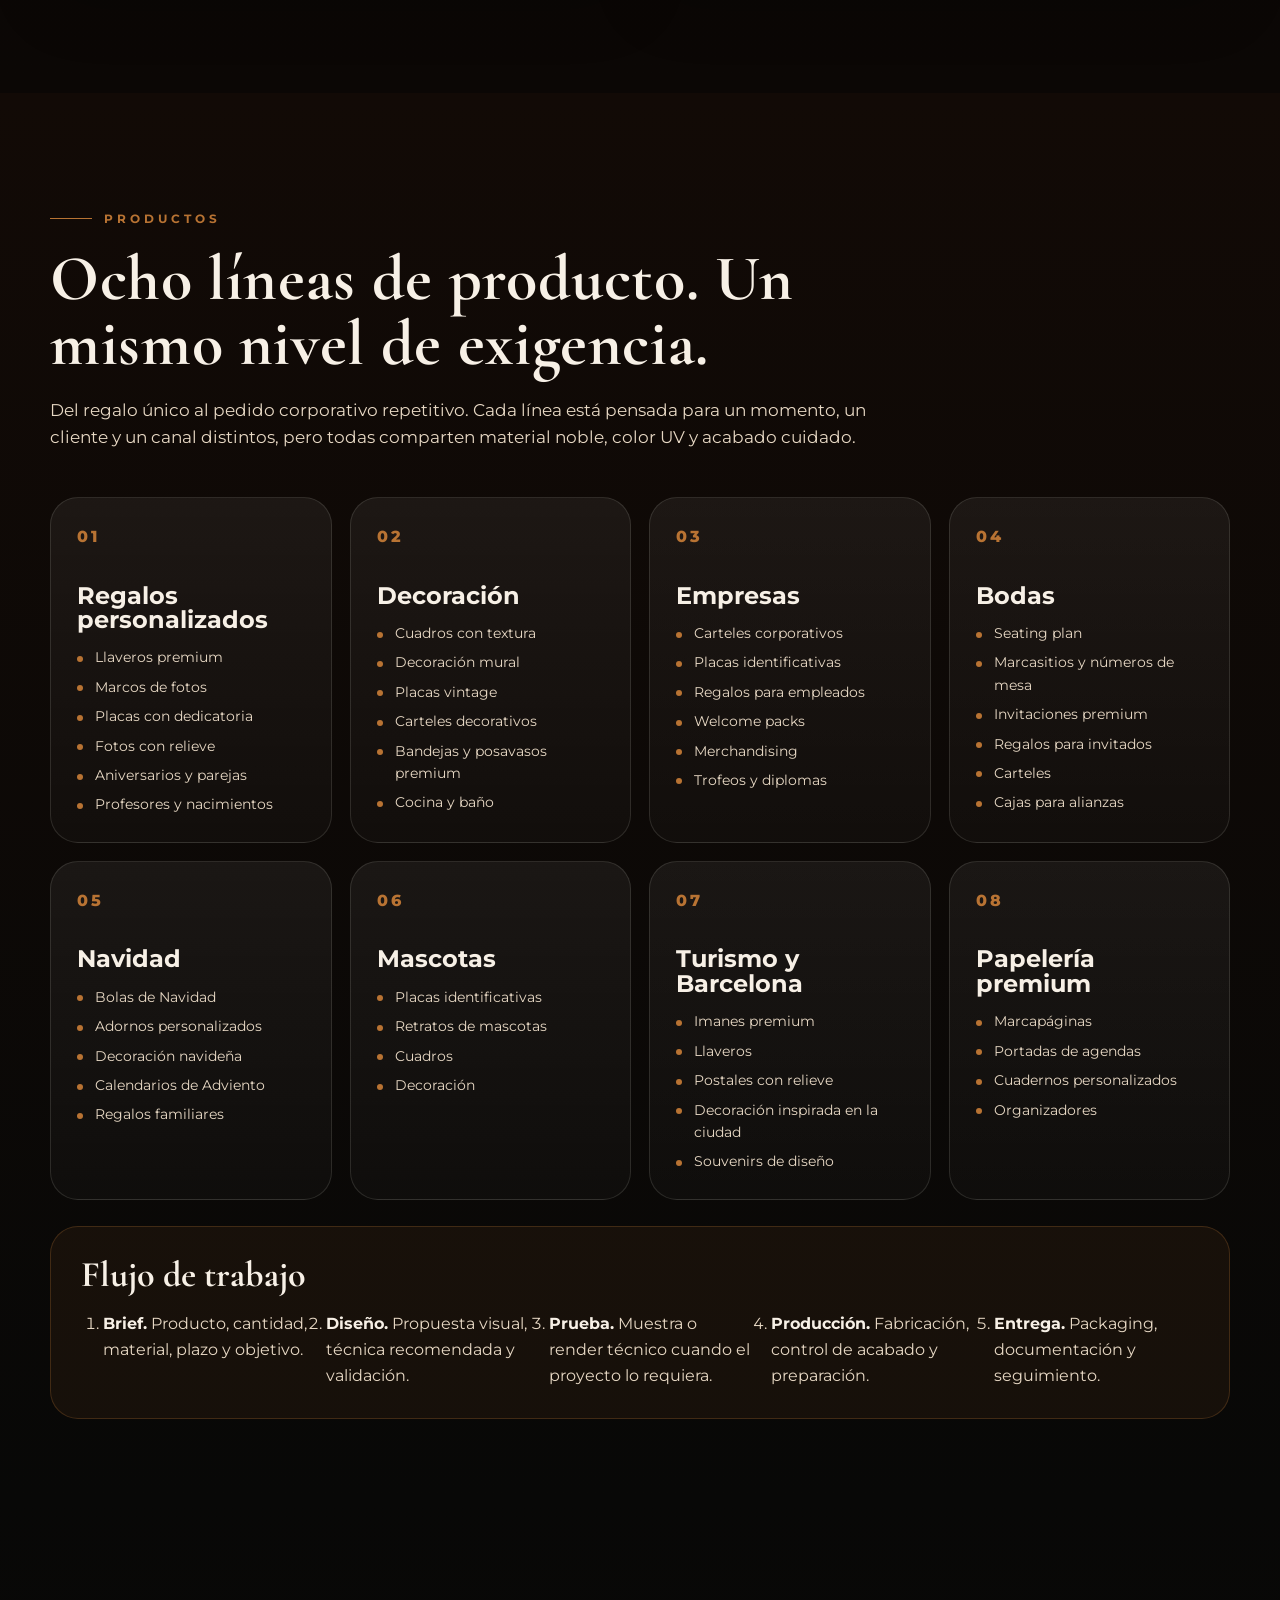
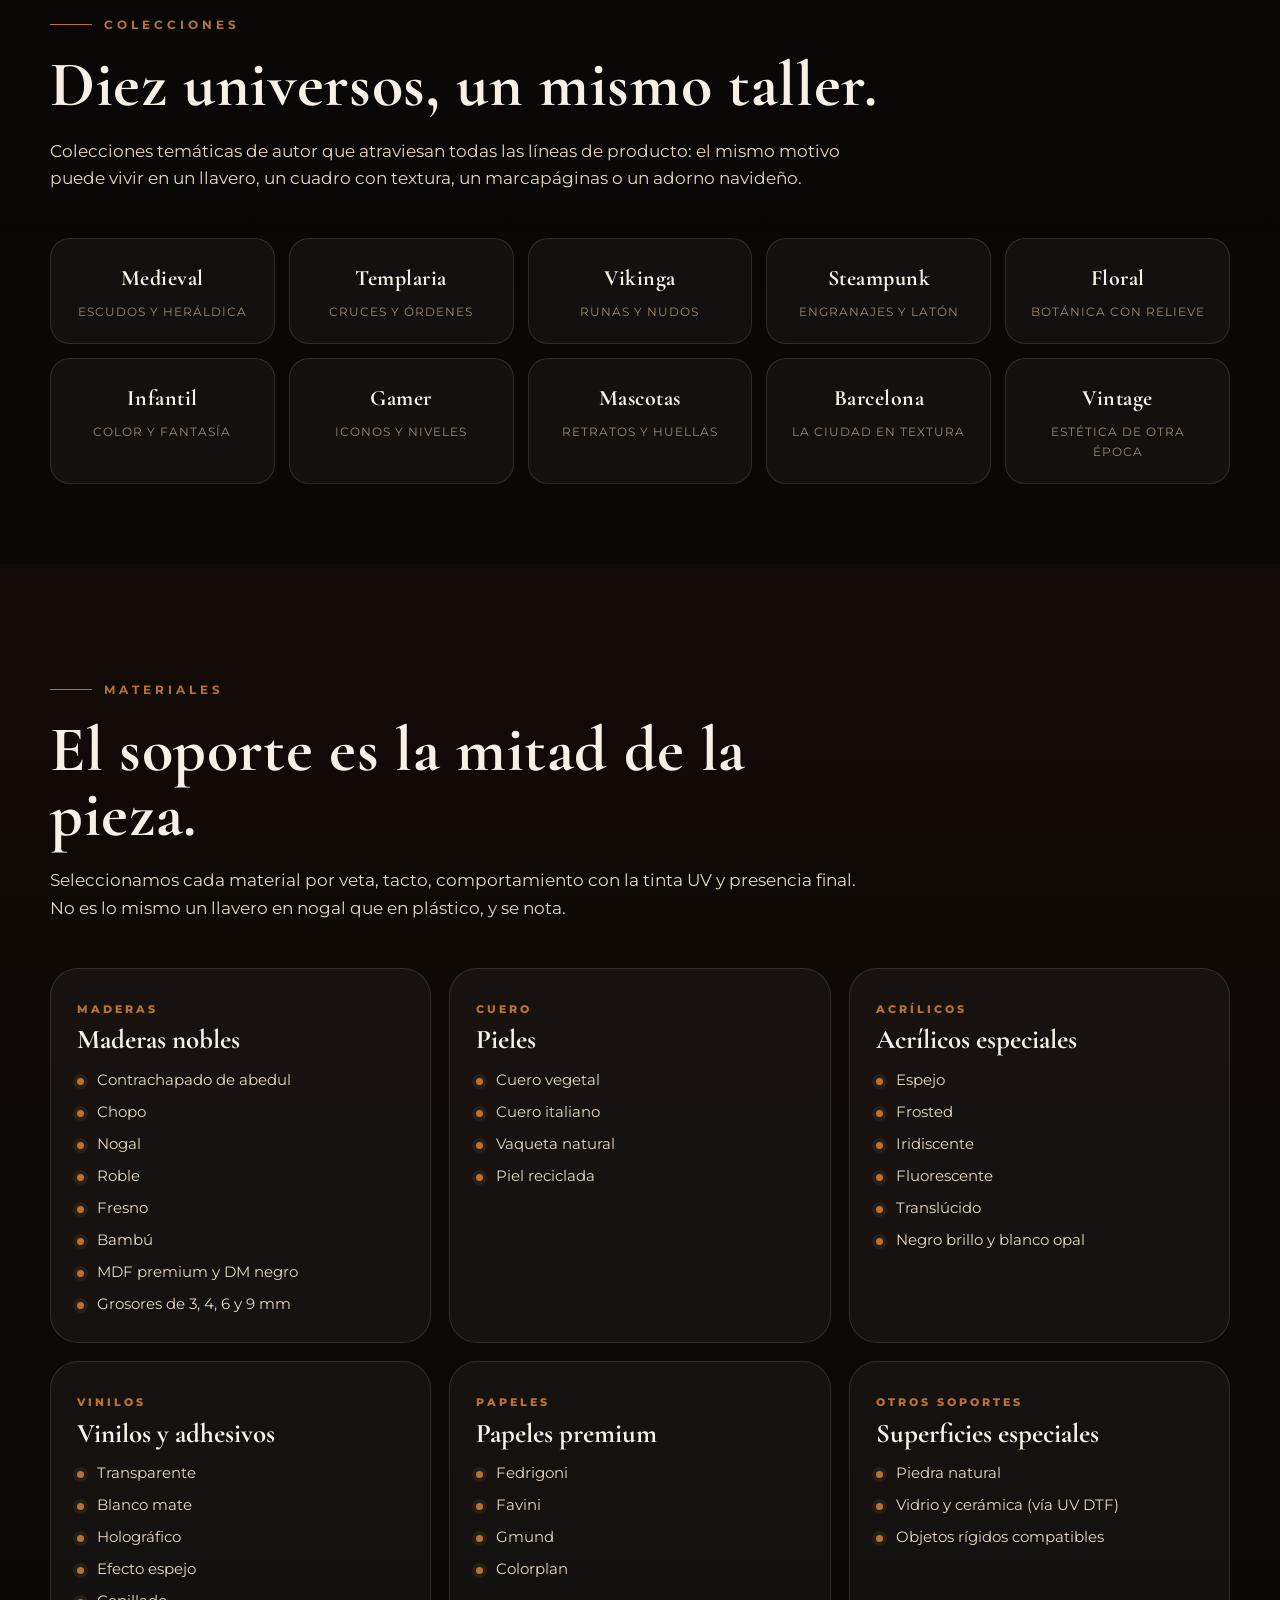
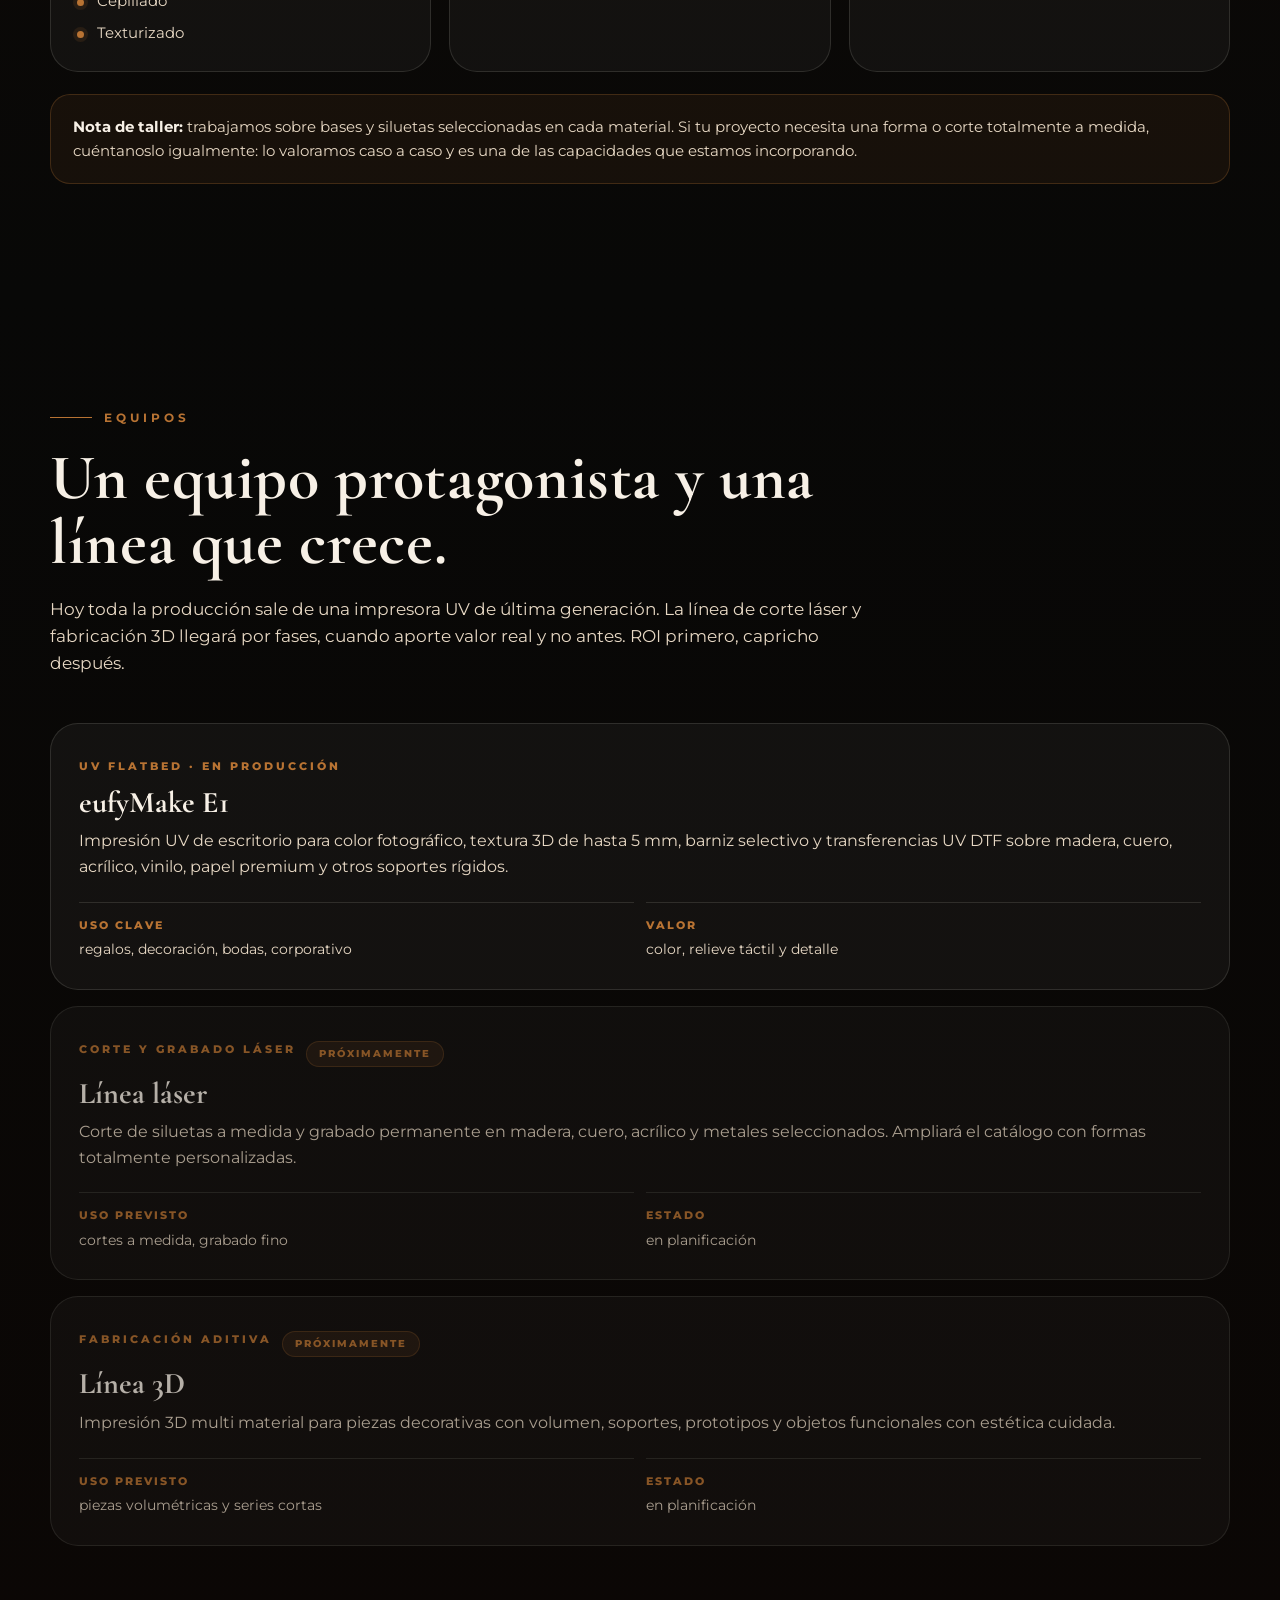
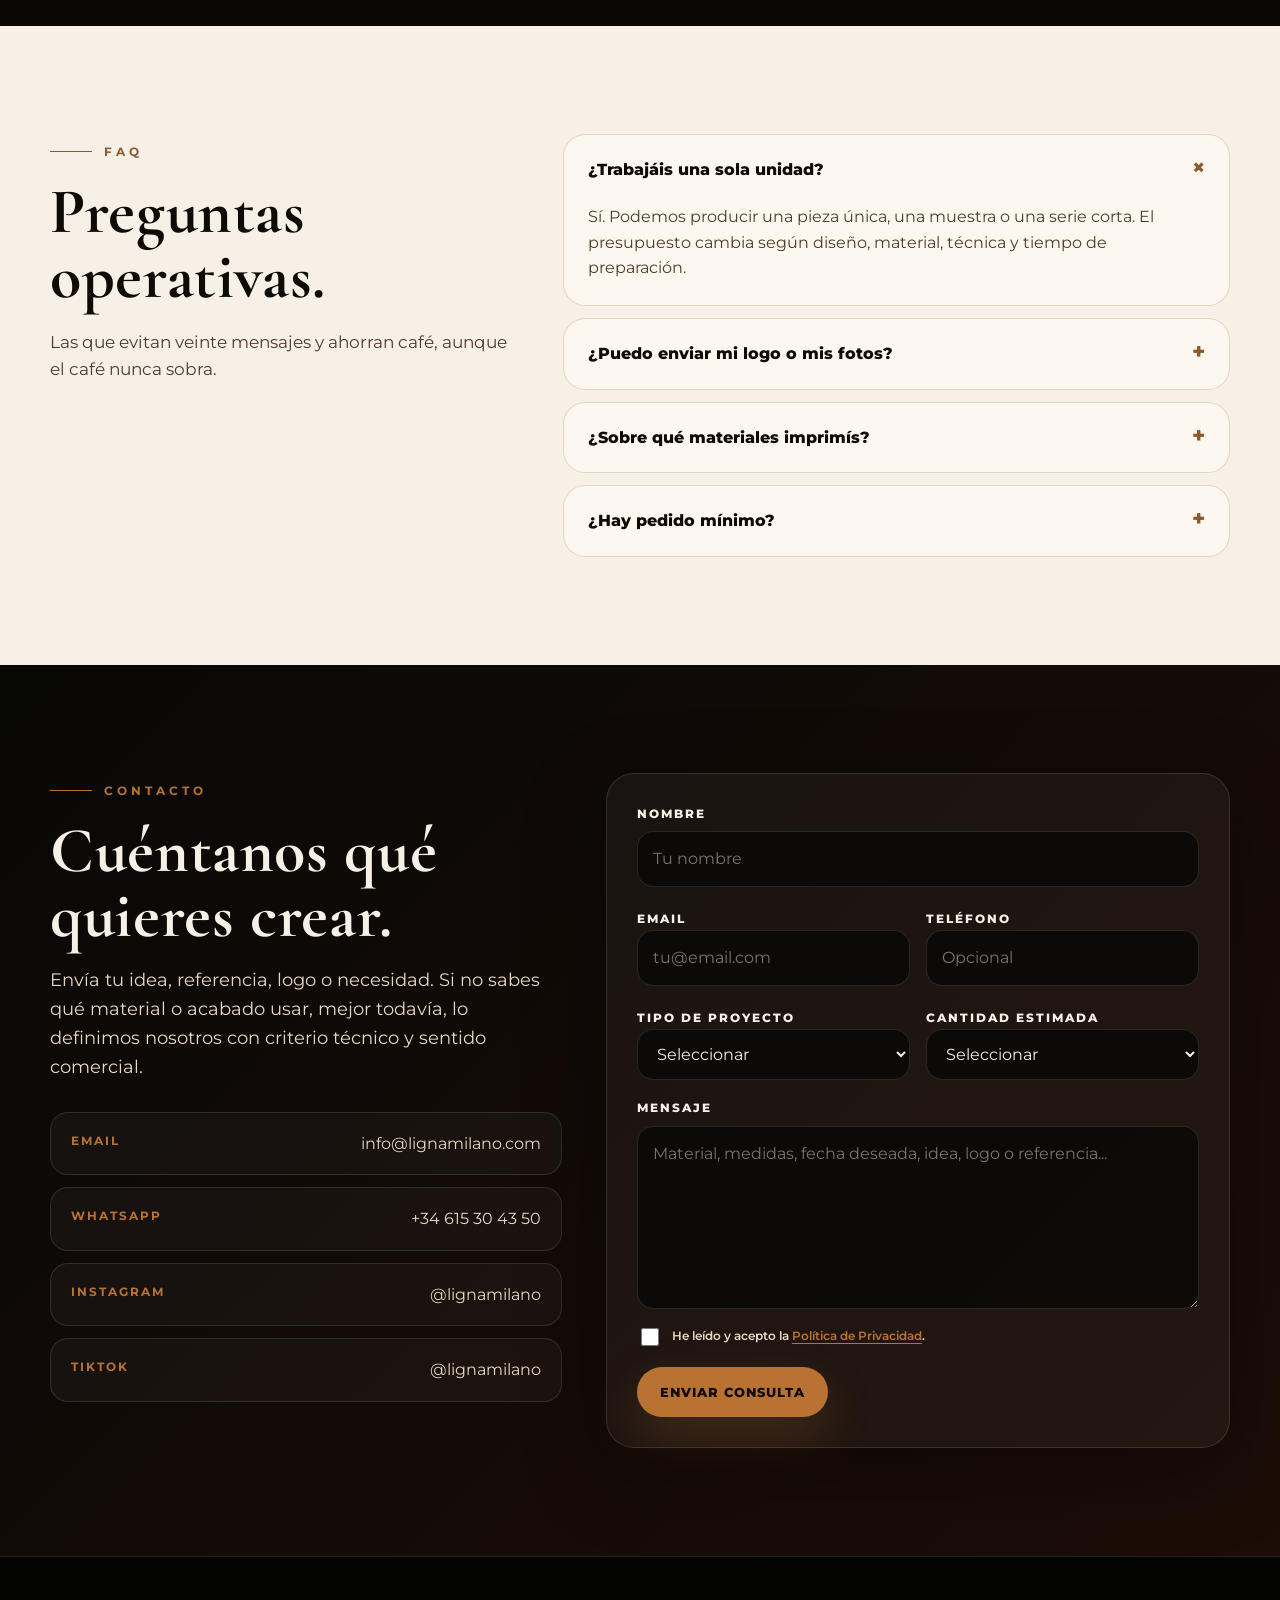
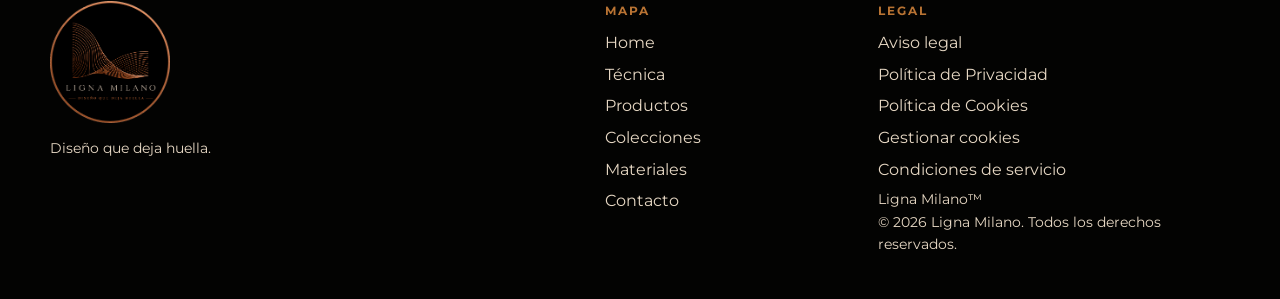
==== commit 6ddcb5c4: "Sustituir "marca registrada" por Ligna Milano™ (hero, footer y meta description)" ====
--- a/index.html
+++ b/index.html
@@ -4,7 +4,7 @@
   <meta charset="utf-8">
   <meta name="viewport" content="width=device-width, initial-scale=1">
   <title>Ligna Milano | Impresión UV premium: regalos personalizados, decoración y bodas</title>
-  <meta name="description" content="Ligna Milano crea regalos personalizados, decoración con textura, detalles de boda, regalos corporativos y papelería premium mediante impresión UV a color con relieve real sobre madera, cuero, acrílico y más. Marca registrada en España.">
+  <meta name="description" content="Ligna Milano crea regalos personalizados, decoración con textura, detalles de boda, regalos corporativos y papelería premium mediante impresión UV a color con relieve real sobre madera, cuero, acrílico y más. Ligna Milano™.">
   <meta name="robots" content="index, follow, max-image-preview:large, max-snippet:-1, max-video-preview:-1">
   <meta name="author" content="Ligna Milano">
   <meta name="keywords" content="impresión UV, regalos personalizados, decoración personalizada, cuadros con textura, regalos corporativos, detalles de boda, seating plan, UV DTF, souvenirs Barcelona, papelería premium, Barcelona, España">
@@ -178,7 +178,7 @@
     <section id="home" class="hero section-shell">
       <div class="container hero-grid">
         <div class="hero-copy reveal">
-          <span class="eyebrow">Marca registrada · Barcelona · Impresión UV premium</span>
+          <span class="eyebrow">Ligna Milano™ · Barcelona · Impresión UV premium</span>
           <h1>Color que se ve. Relieve que se toca. Piezas que se recuerdan.</h1>
           <p class="hero-lead">Ligna Milano diseña y produce regalos personalizados, decoración con textura, detalles de boda, artículos corporativos y papelería de lujo mediante impresión UV a color con relieve real sobre madera, cuero, acrílico y papel premium.</p>
           <div class="hero-actions">
@@ -693,7 +693,7 @@
         <a href="cookies.html">Política de Cookies</a>
         <a href="#" data-cookie-preferences>Gestionar cookies</a>
         <a href="condiciones.html">Condiciones de servicio</a>
-        <p>Ligna Milano es marca registrada.</p>
+        <p>Ligna Milano™</p>
         <p>© <span id="year"></span> Ligna Milano. Todos los derechos reservados.</p>
       </div>
     </div>
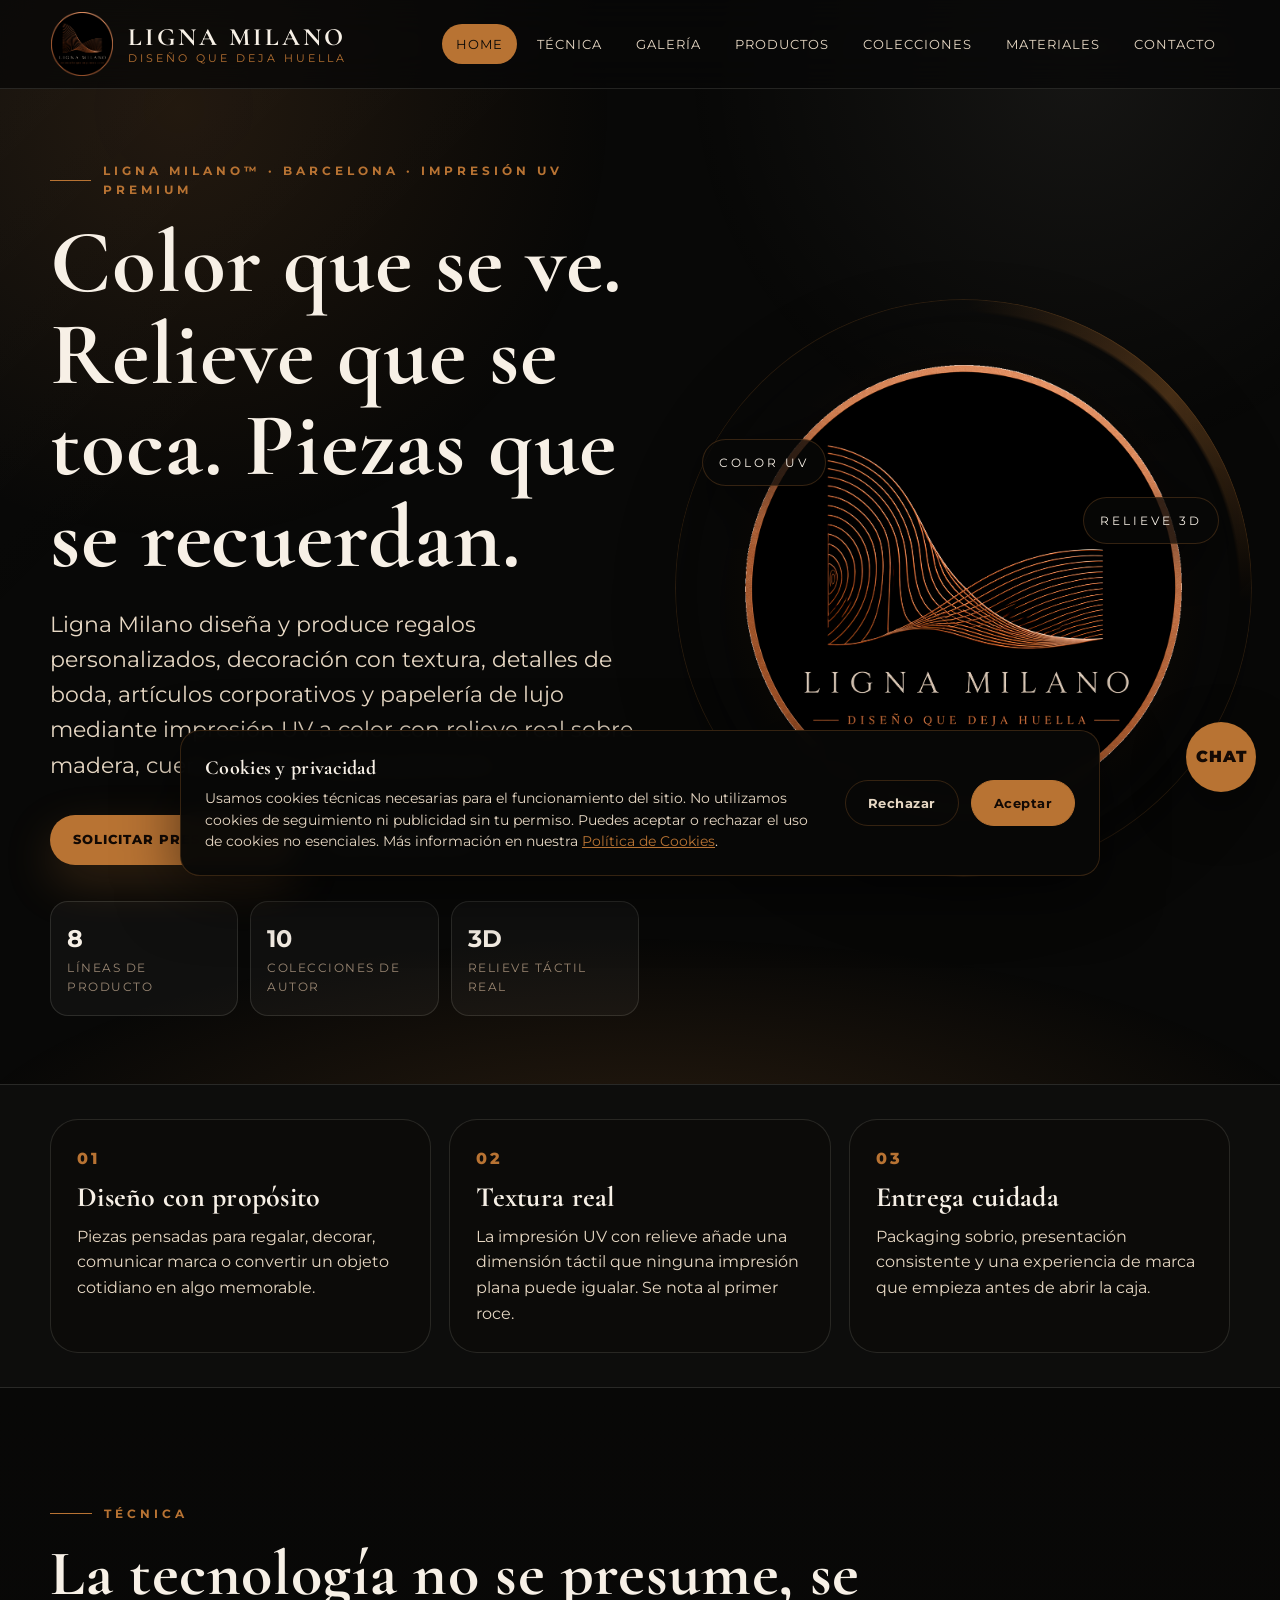
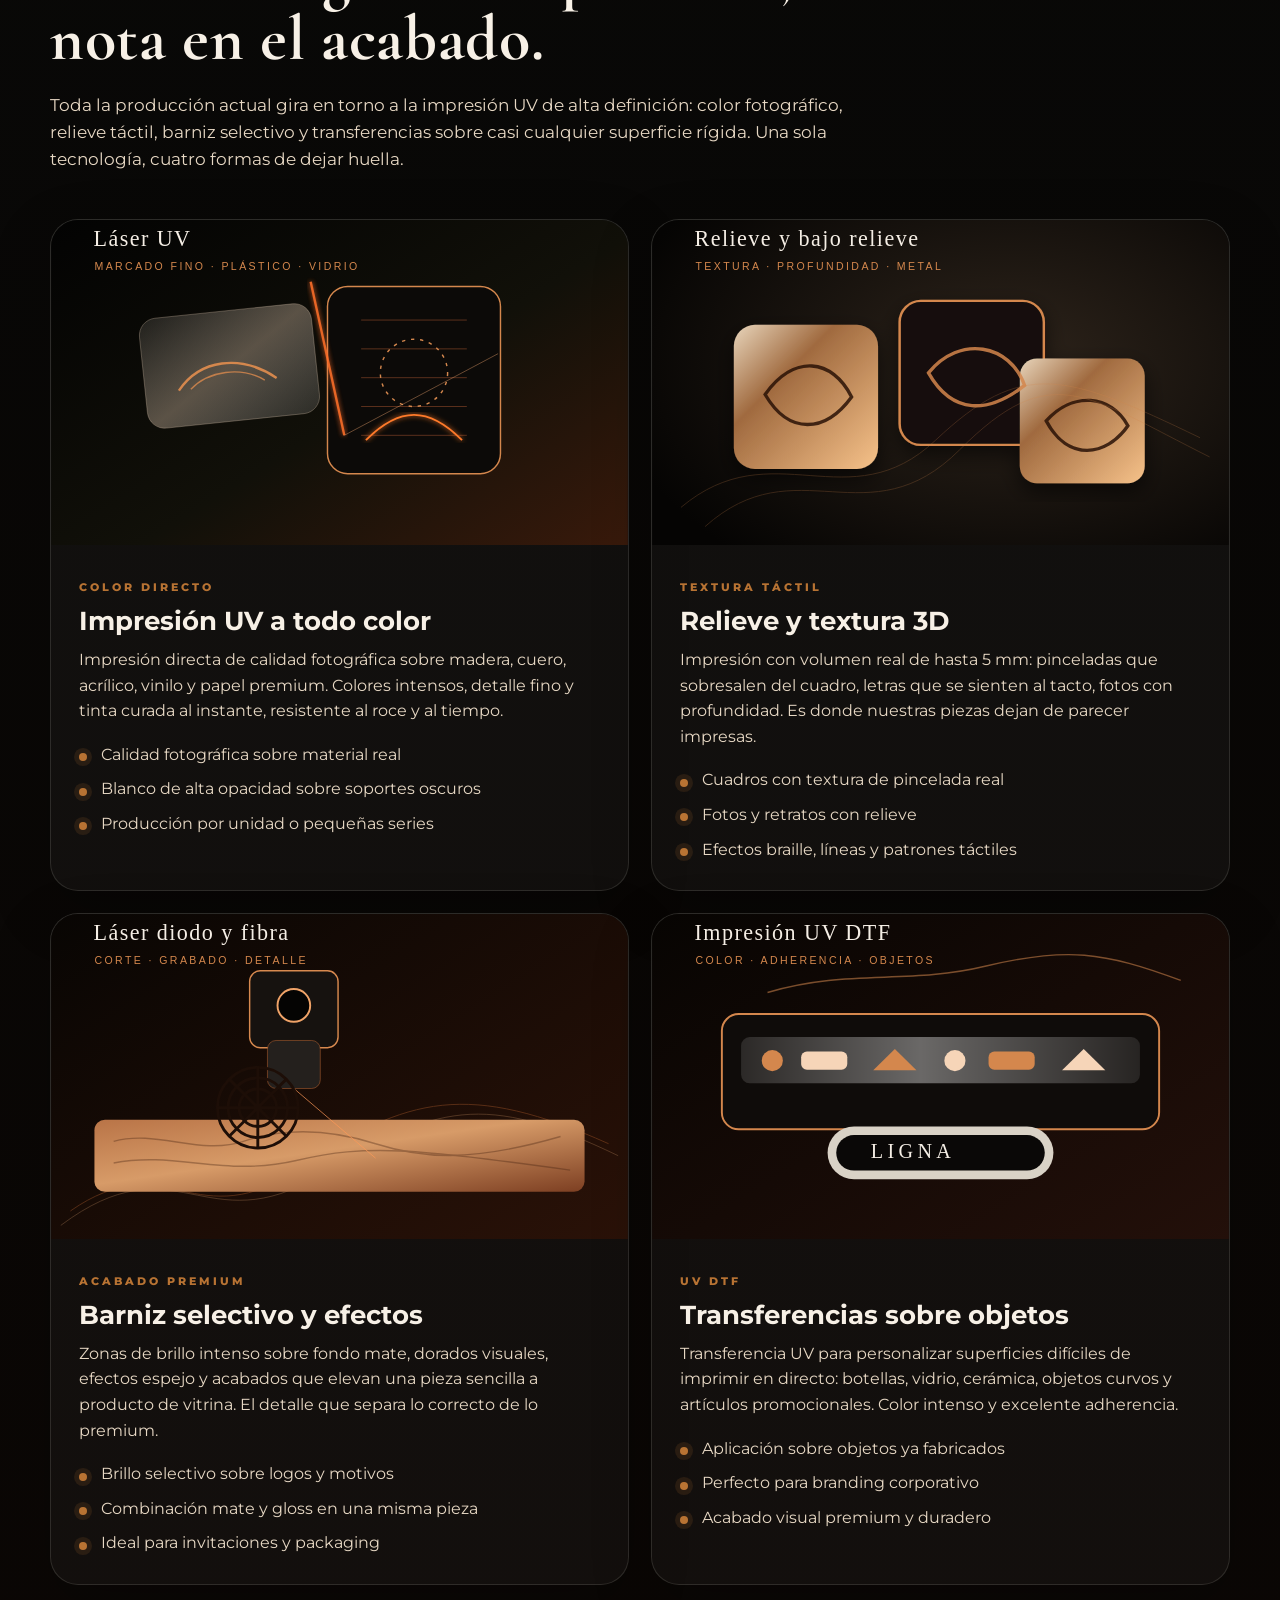
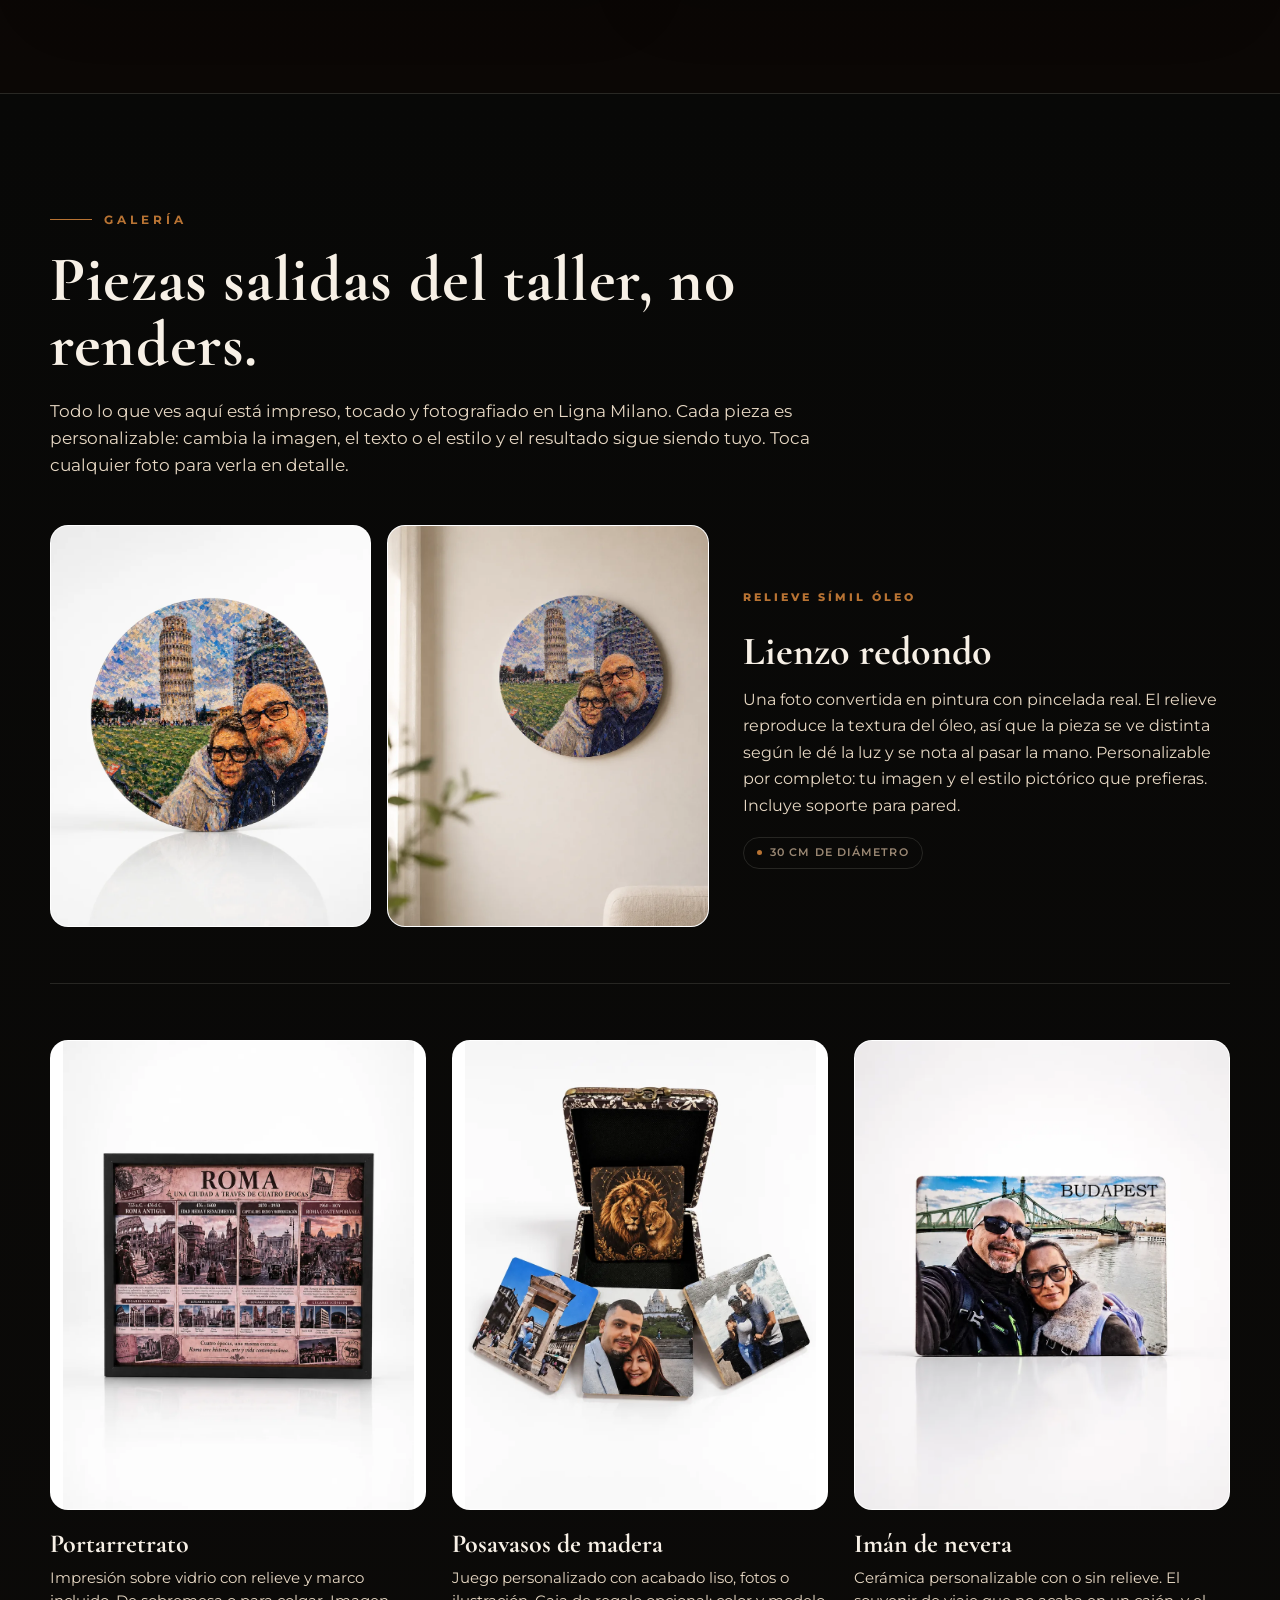
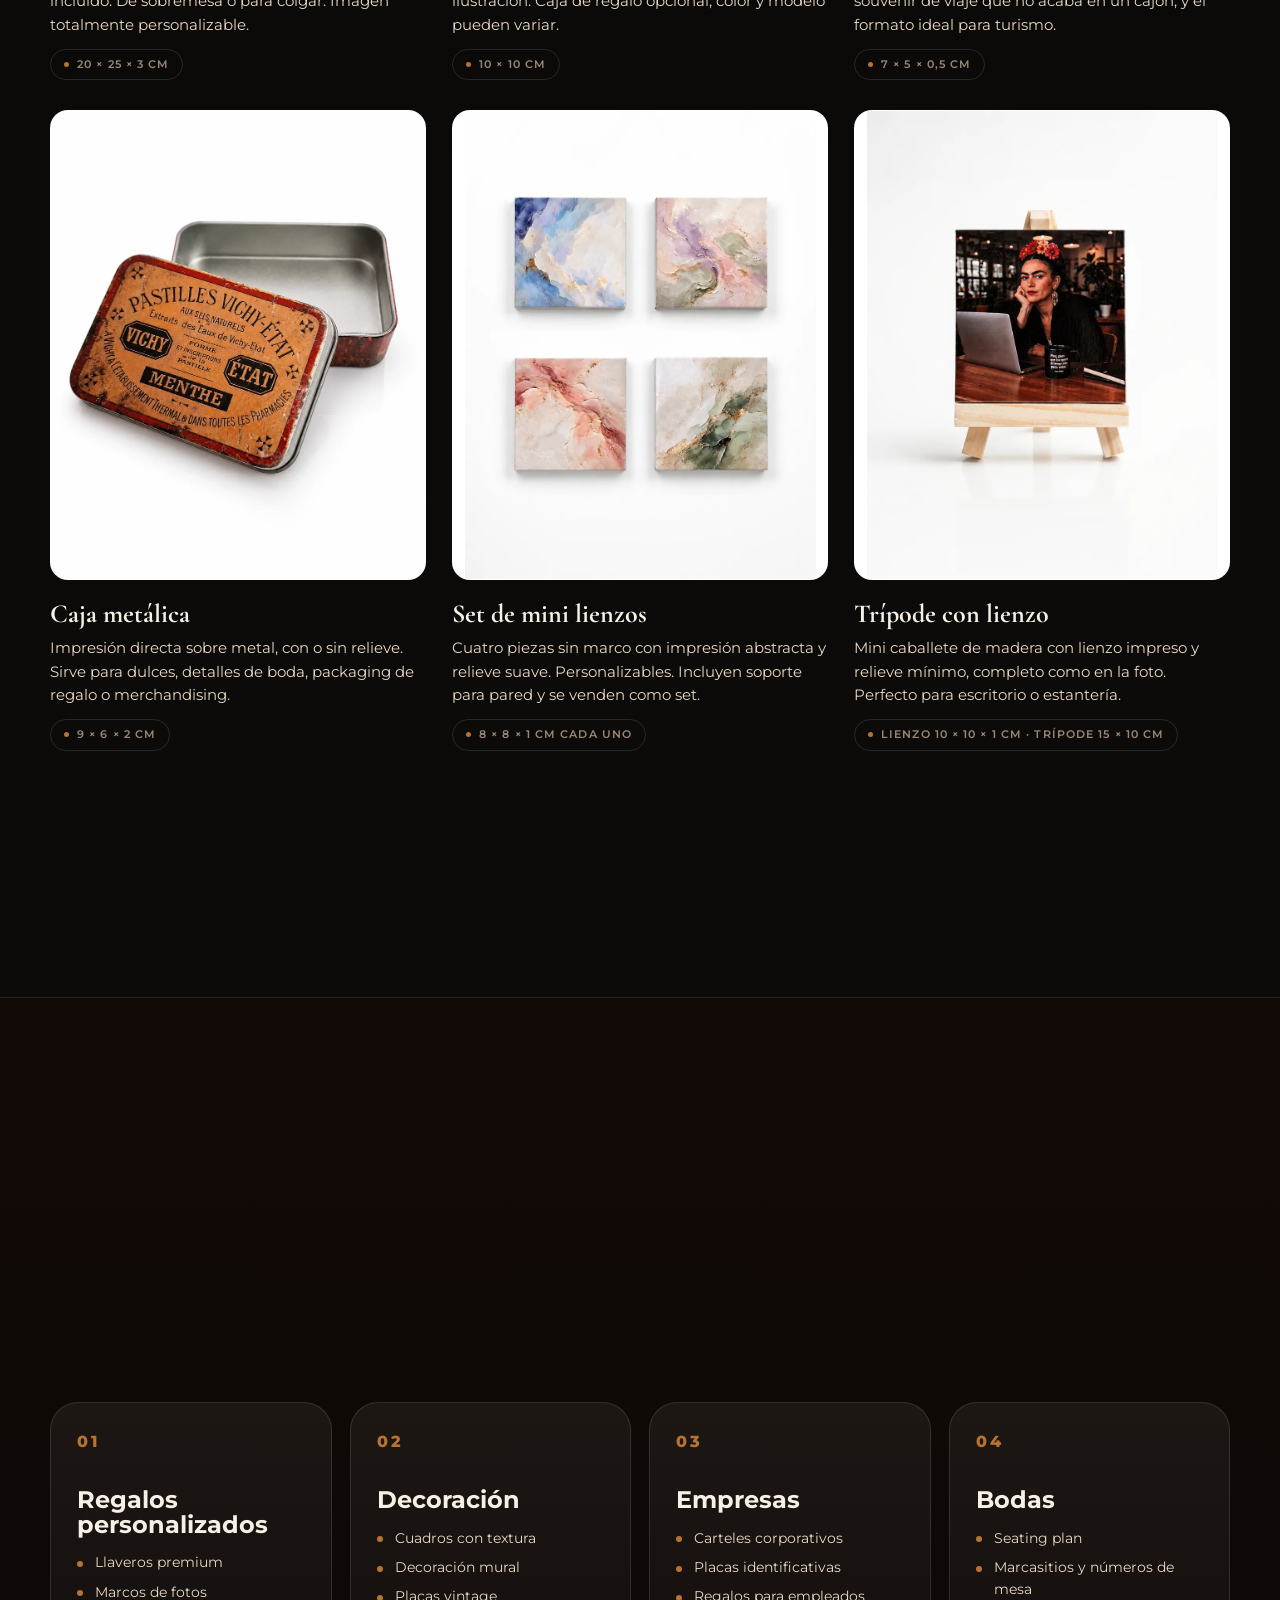
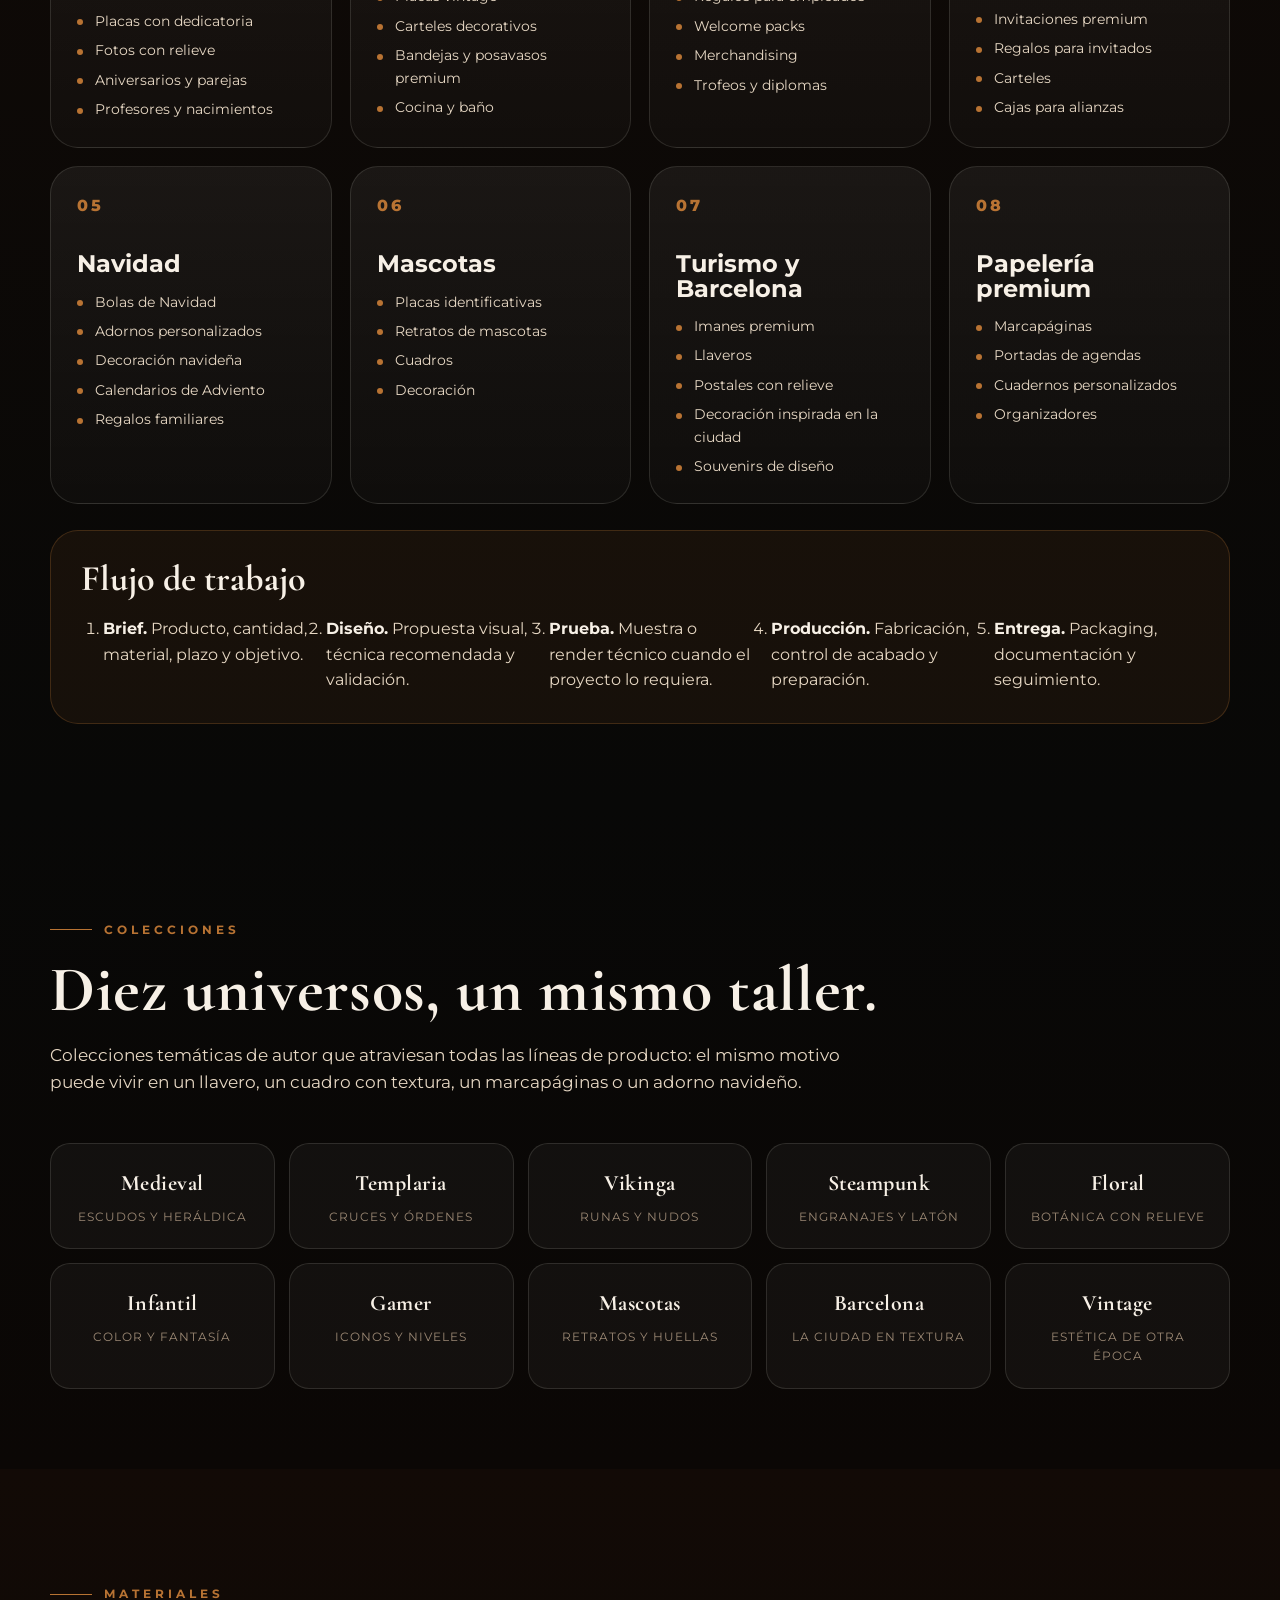
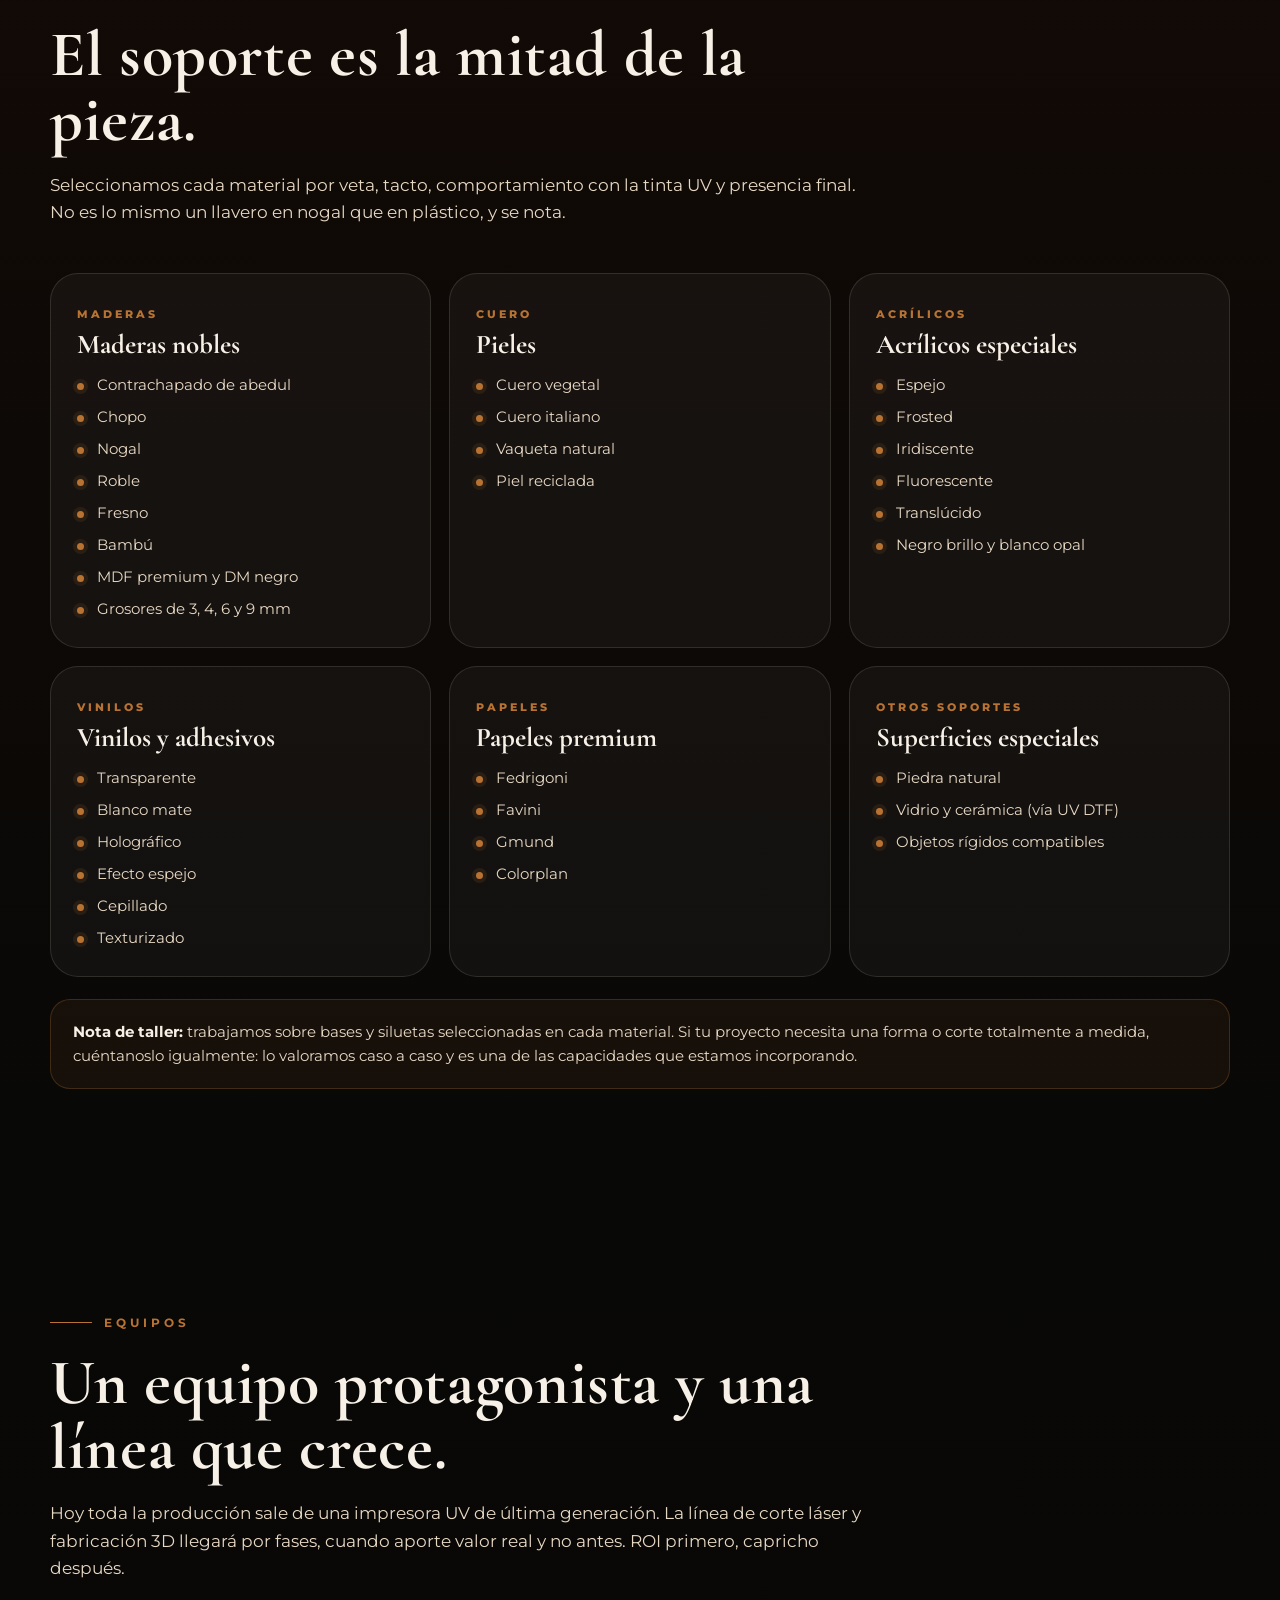
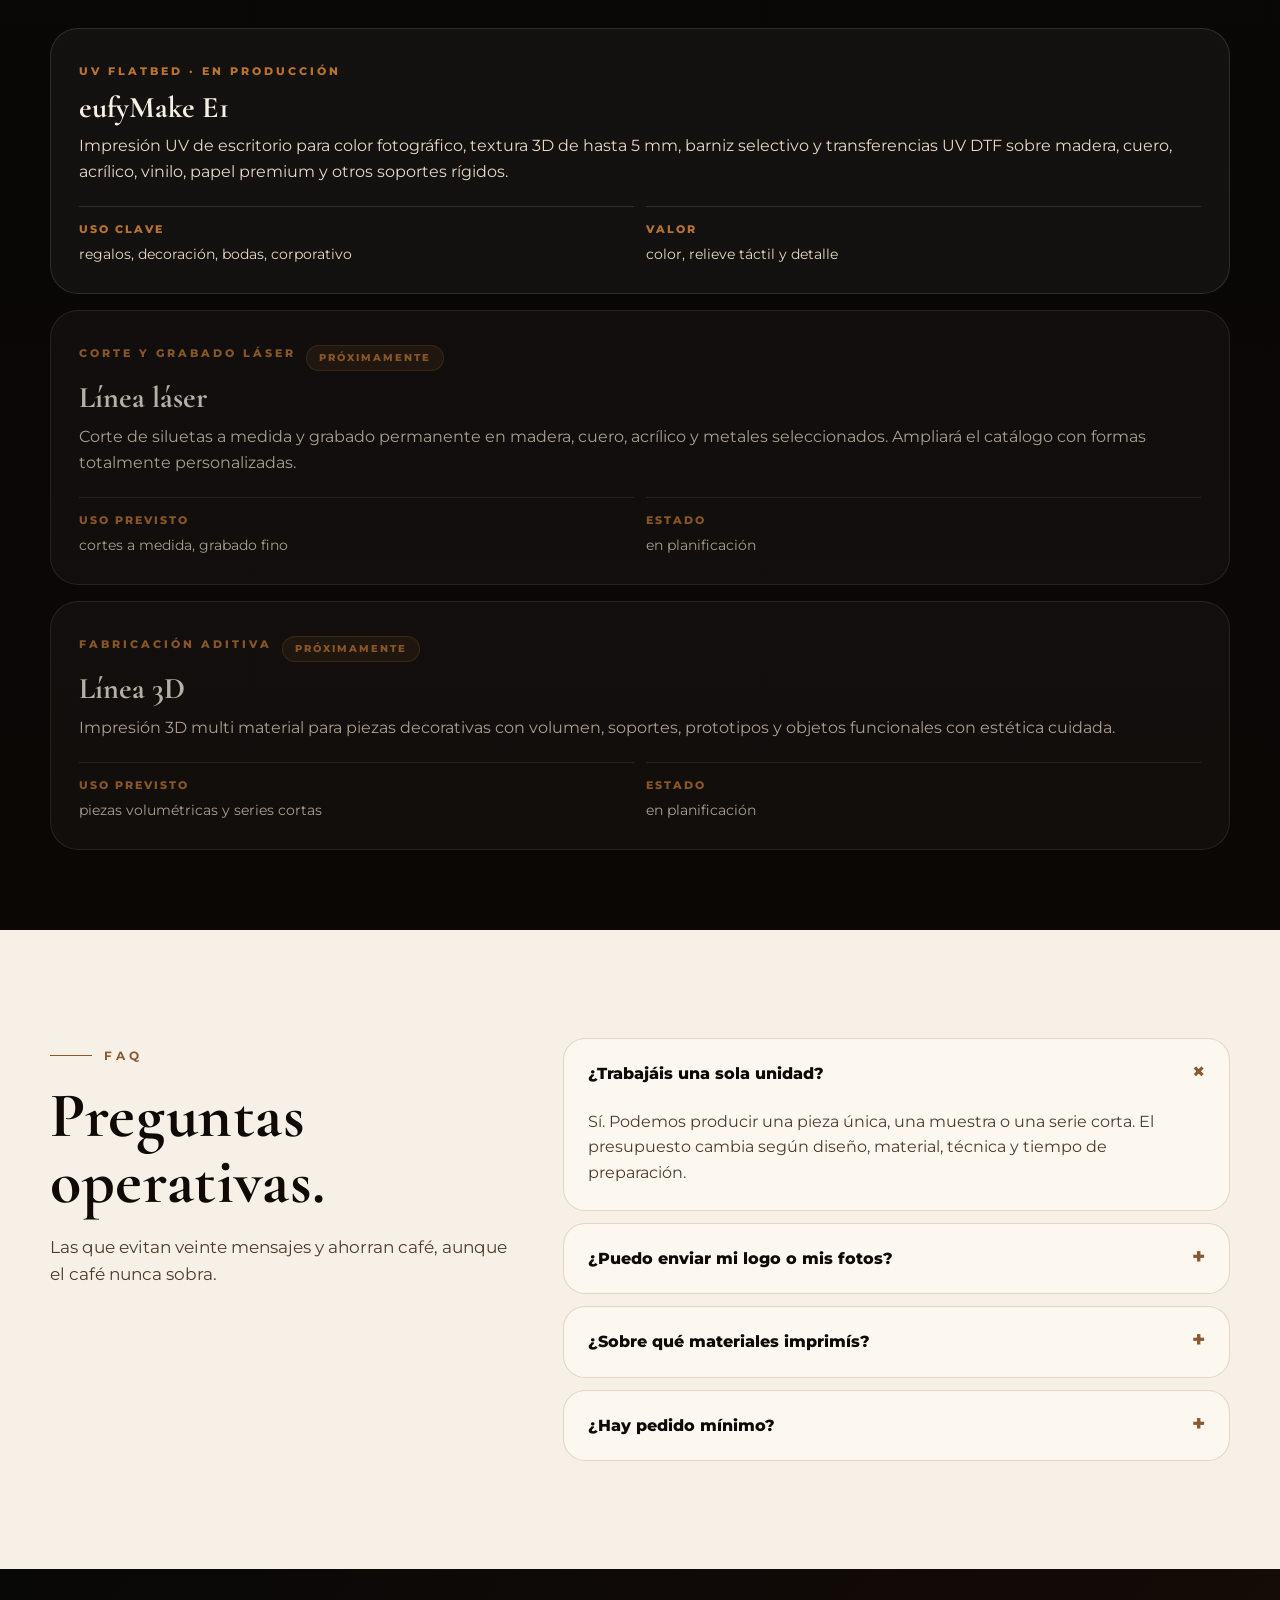
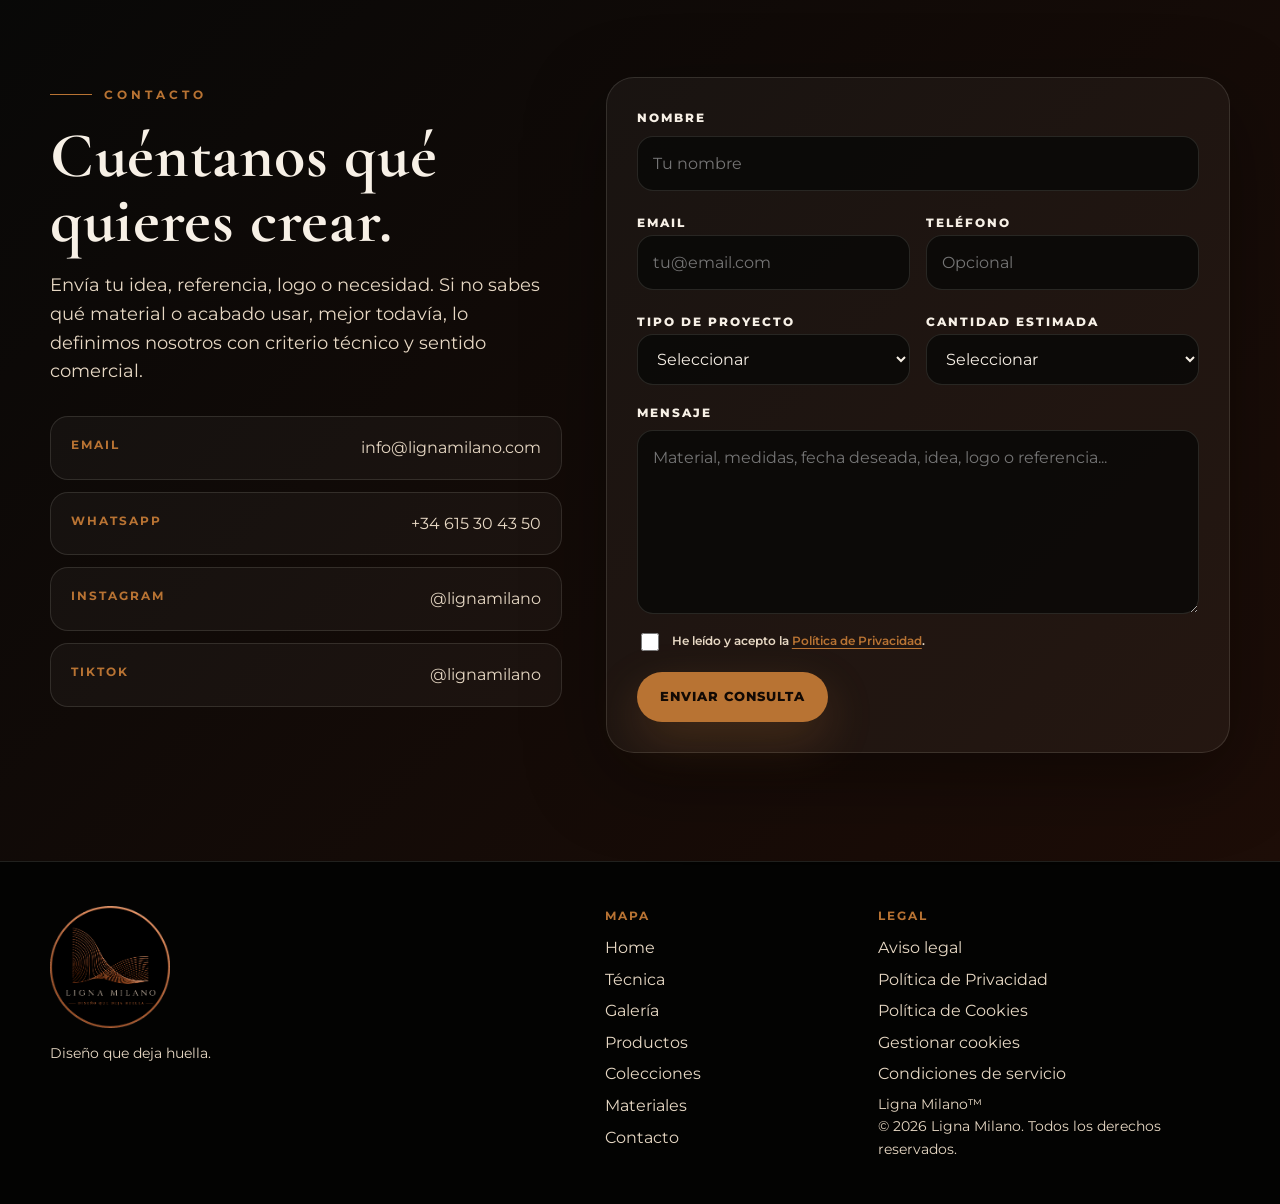
==== commit d9d3fd91: "Galeria de piezas reales" ====
--- a/index.html
+++ b/index.html
@@ -32,6 +32,7 @@
   <link rel="stylesheet" href="assets/css/styles.css?v=10">
   <link rel="stylesheet" href="assets/css/uv-update.css?v=1">
   <link rel="stylesheet" href="assets/css/cookie-banner.css?v=1">
+  <link rel="stylesheet" href="assets/css/galeria.css?v=1">
   <script type="application/ld+json">
 {
   "@context": "https://schema.org",
@@ -166,6 +167,7 @@
       <nav id="site-nav" class="site-nav" data-nav>
         <a href="#home">Home</a>
         <a href="#tecnica">Técnica</a>
+        <a href="#galeria">Galería</a>
         <a href="#productos">Productos</a>
         <a href="#colecciones">Colecciones</a>
         <a href="#materiales">Materiales</a>
@@ -287,6 +289,93 @@
               </ul>
             </div>
           </article>
+        </div>
+      </div>
+    </section>
+
+    <section id="galeria" class="section gallery-section">
+      <div class="container">
+        <div class="section-heading reveal">
+          <span class="eyebrow">Galería</span>
+          <h2>Piezas salidas del taller, no renders.</h2>
+          <p>Todo lo que ves aquí está impreso, tocado y fotografiado en Ligna Milano. Cada pieza es personalizable: cambia la imagen, el texto o el estilo y el resultado sigue siendo tuyo. Toca cualquier foto para verla en detalle.</p>
+        </div>
+
+        <article class="piece-featured reveal">
+          <div class="featured-shots">
+            <button type="button" class="piece-figure" data-piece-title="Lienzo redondo con relieve" data-piece='[{"src":"assets/img/productos/lienzo-redondo-1.webp","alt":"Lienzo redondo de 30 cm con retrato impreso en relieve símil óleo, estilo Monet"},{"src":"assets/img/productos/lienzo-redondo-2.webp","alt":"El mismo lienzo redondo colgado en la pared de un salón"}]'>
+              <img src="assets/img/productos/lienzo-redondo-1.webp" alt="Lienzo redondo de 30 cm con retrato impreso en relieve símil óleo, estilo Monet" width="900" height="1125" loading="lazy">
+            </button>
+            <button type="button" class="piece-figure" data-piece-title="Lienzo redondo con relieve" data-piece='[{"src":"assets/img/productos/lienzo-redondo-2.webp","alt":"El mismo lienzo redondo colgado en la pared de un salón"},{"src":"assets/img/productos/lienzo-redondo-1.webp","alt":"Lienzo redondo de 30 cm con retrato impreso en relieve símil óleo, estilo Monet"}]'>
+              <img src="assets/img/productos/lienzo-redondo-2.webp" alt="El mismo lienzo redondo colgado en la pared de un salón" width="900" height="1125" loading="lazy">
+            </button>
+          </div>
+          <div>
+            <span class="tag">Relieve símil óleo</span>
+            <h3>Lienzo redondo</h3>
+            <p>Una foto convertida en pintura con pincelada real. El relieve reproduce la textura del óleo, así que la pieza se ve distinta según le dé la luz y se nota al pasar la mano. Personalizable por completo: tu imagen y el estilo pictórico que prefieras. Incluye soporte para pared.</p>
+            <span class="piece-spec">30 cm de diámetro</span>
+          </div>
+        </article>
+
+        <div class="pieces-grid">
+          <article class="piece-card reveal">
+            <button type="button" class="piece-figure" data-piece-title="Portarretrato sobre vidrio" data-piece='[{"src":"assets/img/productos/portarretrato-1.webp","alt":"Portarretrato con marco negro y lámina sobre Roma impresa en vidrio con relieve"},{"src":"assets/img/productos/portarretrato-2.webp","alt":"El portarretrato de Roma visto en ángulo, mostrando el grosor del marco"}]'>
+              <img src="assets/img/productos/portarretrato-1.webp" alt="Portarretrato con marco negro y lámina sobre Roma impresa en vidrio con relieve" width="900" height="1200" loading="lazy">
+            </button>
+            <h3>Portarretrato</h3>
+            <p>Impresión sobre vidrio con relieve y marco incluido. De sobremesa o para colgar. Imagen totalmente personalizable.</p>
+            <span class="piece-spec">20 × 25 × 3 cm</span>
+          </article>
+
+          <article class="piece-card reveal">
+            <button type="button" class="piece-figure" data-piece-title="Posavasos de madera" data-piece='[{"src":"assets/img/productos/posavasos-3.webp","alt":"Caja abierta con cuatro posavasos de madera personalizados con fotos"},{"src":"assets/img/productos/posavasos-1.webp","alt":"Caja floral cerrada con el logotipo de Ligna Milano en la tapa"},{"src":"assets/img/productos/posavasos-2.webp","alt":"Caja abierta mostrando un posavasos con ilustración de leones"}]'>
+              <img src="assets/img/productos/posavasos-3.webp" alt="Caja abierta con cuatro posavasos de madera personalizados con fotos" width="900" height="1200" loading="lazy">
+            </button>
+            <h3>Posavasos de madera</h3>
+            <p>Juego personalizado con acabado liso, fotos o ilustración. Caja de regalo opcional; color y modelo pueden variar.</p>
+            <span class="piece-spec">10 × 10 cm</span>
+          </article>
+
+          <article class="piece-card reveal">
+            <button type="button" class="piece-figure" data-piece-title="Imán de nevera" data-piece='[{"src":"assets/img/productos/iman-nevera-1.webp","alt":"Imán de cerámica con una foto de pareja en Budapest y el nombre de la ciudad"},{"src":"assets/img/productos/iman-nevera-2.webp","alt":"Imán de cerámica con un paisaje fluvial y el rótulo Berisso"}]'>
+              <img src="assets/img/productos/iman-nevera-1.webp" alt="Imán de cerámica con una foto de pareja en Budapest y el nombre de la ciudad" width="900" height="1125" loading="lazy">
+            </button>
+            <h3>Imán de nevera</h3>
+            <p>Cerámica personalizable con o sin relieve. El souvenir de viaje que no acaba en un cajón, y el formato ideal para turismo.</p>
+            <span class="piece-spec">7 × 5 × 0,5 cm</span>
+          </article>
+
+          <article class="piece-card reveal">
+            <button type="button" class="piece-figure" data-piece-title="Caja metálica" data-piece='[{"src":"assets/img/productos/caja-mentitas-1.webp","alt":"Caja metálica abierta con tapa impresa en estilo vintage francés"},{"src":"assets/img/productos/caja-mentitas-2.webp","alt":"La misma caja metálica cerrada, vista desde arriba"}]'>
+              <img src="assets/img/productos/caja-mentitas-1.webp" alt="Caja metálica abierta con tapa impresa en estilo vintage francés" width="900" height="1125" loading="lazy">
+            </button>
+            <h3>Caja metálica</h3>
+            <p>Impresión directa sobre metal, con o sin relieve. Sirve para dulces, detalles de boda, packaging de regalo o merchandising.</p>
+            <span class="piece-spec">9 × 6 × 2 cm</span>
+          </article>
+
+          <article class="piece-card reveal">
+            <button type="button" class="piece-figure" data-piece-title="Set de mini lienzos" data-piece='[{"src":"assets/img/productos/set-lienzos-1.webp","alt":"Cuatro mini lienzos abstractos en tonos azul, lila, rosa y verde colgados en pared"}]'>
+              <img src="assets/img/productos/set-lienzos-1.webp" alt="Cuatro mini lienzos abstractos en tonos azul, lila, rosa y verde colgados en pared" width="900" height="1200" loading="lazy">
+            </button>
+            <h3>Set de mini lienzos</h3>
+            <p>Cuatro piezas sin marco con impresión abstracta y relieve suave. Personalizables. Incluyen soporte para pared y se venden como set.</p>
+            <span class="piece-spec">8 × 8 × 1 cm cada uno</span>
+          </article>
+
+          <article class="piece-card reveal">
+            <button type="button" class="piece-figure" data-piece-title="Trípode con lienzo" data-piece='[{"src":"assets/img/productos/tripode-lienzo-2.webp","alt":"Mini caballete de madera con un lienzo cuadrado impreso"},{"src":"assets/img/productos/tripode-lienzo-1.webp","alt":"El mini caballete con lienzo visto en ángulo lateral"}]'>
+              <img src="assets/img/productos/tripode-lienzo-2.webp" alt="Mini caballete de madera con un lienzo cuadrado impreso" width="900" height="1200" loading="lazy">
+            </button>
+            <h3>Trípode con lienzo</h3>
+            <p>Mini caballete de madera con lienzo impreso y relieve mínimo, completo como en la foto. Perfecto para escritorio o estantería.</p>
+            <span class="piece-spec">Lienzo 10 × 10 × 1 cm · trípode 15 × 10 cm</span>
+          </article>
+        </div>
+
+        <div class="gallery-note reveal">
+          <strong>¿Ves algo que encaja pero lo quieres a tu manera?</strong> Estas piezas son ejemplos, no un catálogo cerrado. Cambia la foto, el texto, el estilo o el material y lo producimos igual, desde una unidad.
         </div>
       </div>
     </section>
@@ -681,6 +770,7 @@
         <strong>Mapa</strong>
         <a href="#home">Home</a>
         <a href="#tecnica">Técnica</a>
+        <a href="#galeria">Galería</a>
         <a href="#productos">Productos</a>
         <a href="#colecciones">Colecciones</a>
         <a href="#materiales">Materiales</a>
@@ -722,6 +812,7 @@
   <script src="assets/js/site-config.js?v=10"></script>
   <script src="assets/js/legal.js?v=11"></script>
   <script src="assets/js/cookie-banner.js?v=1"></script>
+  <script src="assets/js/galeria.js?v=1"></script>
   <script src="assets/js/main.js?v=10"></script>
 </body>
 </html>
--- a/assets/css/cookie-banner.css
+++ b/assets/css/cookie-banner.css
@@ -1,6 +1,7 @@
 /* ============================================
    Ligna Milano — Banner de consentimiento de cookies
    Autónomo, sin dependencias externas
+   Paleta oficial · Manual de Marca v2.1
    ============================================ */
 
 .cookie-banner {
@@ -11,9 +12,9 @@
   z-index: 1200;
   width: min(920px, calc(100% - 32px));
   padding: 22px 24px;
-  border: 1px solid var(--line, rgba(212, 135, 77, .35));
+  border: 1px solid var(--line, rgba(184, 115, 51, .26));
   border-radius: 20px;
-  background: rgba(12, 9, 7, .96);
+  background: rgba(8, 8, 7, .96);
   backdrop-filter: blur(10px);
   box-shadow: 0 20px 60px rgba(0, 0, 0, .55);
   display: flex;
@@ -30,7 +31,7 @@
 }
 .cookie-banner__text {
   flex: 1 1 auto;
-  color: var(--cream-soft, #e8ddd2);
+  color: var(--cream-soft, #e7d8c4);
   font-size: 14px;
   line-height: 1.55;
 }
@@ -38,12 +39,12 @@
   display: block;
   font-family: "Cormorant Garamond", Georgia, serif;
   font-size: 20px;
-  color: var(--cream, #f5ede3);
+  color: var(--cream, #f7f0e6);
   margin-bottom: 4px;
   letter-spacing: .3px;
 }
 .cookie-banner__text a {
-  color: var(--copper, #d4874d);
+  color: var(--copper, #b87333);
   text-decoration: underline;
 }
 .cookie-banner__actions {
@@ -58,14 +59,14 @@
   letter-spacing: .5px;
   padding: 12px 22px;
   border-radius: 999px;
-  border: 1px solid var(--copper, #d4874d);
+  border: 1px solid var(--copper, #b87333);
   cursor: pointer;
   transition: .2s ease;
   white-space: nowrap;
 }
 .cookie-banner__btn--accept {
-  background: var(--copper, #d4874d);
-  color: #1a120b;
+  background: var(--copper, #b87333);
+  color: #120904;
 }
 .cookie-banner__btn--accept:hover {
   filter: brightness(1.08);
@@ -73,12 +74,12 @@
 }
 .cookie-banner__btn--reject {
   background: transparent;
-  color: var(--cream-soft, #e8ddd2);
-  border-color: var(--line, rgba(212, 135, 77, .35));
+  color: var(--cream-soft, #e7d8c4);
+  border-color: var(--line, rgba(184, 115, 51, .26));
 }
 .cookie-banner__btn--reject:hover {
-  border-color: var(--copper, #d4874d);
-  color: var(--cream, #f5ede3);
+  border-color: var(--copper, #b87333);
+  color: var(--cream, #f7f0e6);
 }
 
 @media (max-width: 720px) {
--- a/assets/css/galeria.css
+++ b/assets/css/galeria.css
@@ -0,0 +1,237 @@
+/* ============================================
+   Ligna Milano — Galería de piezas reales
+   Paleta oficial · Manual de Marca v2.1
+   ============================================ */
+
+.gallery-section {
+  position: relative;
+  background: linear-gradient(180deg, var(--black, #080807), var(--black-soft, #0d0b09));
+  border-top: 1px solid var(--line-soft, rgba(247, 240, 230, .12));
+  border-bottom: 1px solid var(--line-soft, rgba(247, 240, 230, .12));
+}
+
+/* --- Bloque de imagen (plinto fotográfico) --- */
+.piece-figure {
+  position: relative;
+  display: block;
+  width: 100%;
+  aspect-ratio: 4 / 5;
+  border-radius: 18px;
+  overflow: hidden;
+  background: #ffffff;
+  border: 1px solid rgba(255, 255, 255, .08);
+  cursor: zoom-in;
+  padding: 0;
+  transition: transform .3s ease, box-shadow .3s ease, border-color .3s ease;
+}
+.piece-figure img {
+  width: 100%;
+  height: 100%;
+  object-fit: contain;
+  display: block;
+}
+.piece-figure::after {
+  content: "Ver detalle";
+  position: absolute;
+  left: 50%;
+  bottom: 14px;
+  transform: translateX(-50%) translateY(8px);
+  padding: 7px 16px;
+  border-radius: 999px;
+  background: rgba(8, 8, 7, .86);
+  color: var(--cream, #f7f0e6);
+  font-family: "Montserrat", system-ui, sans-serif;
+  font-size: 10px;
+  font-weight: 700;
+  letter-spacing: 1.6px;
+  text-transform: uppercase;
+  opacity: 0;
+  transition: opacity .25s ease, transform .25s ease;
+  pointer-events: none;
+}
+.piece-figure:hover,
+.piece-figure:focus-visible {
+  transform: translateY(-4px);
+  border-color: var(--copper, #b87333);
+  box-shadow: 0 18px 44px rgba(0, 0, 0, .5);
+}
+.piece-figure:hover::after,
+.piece-figure:focus-visible::after {
+  opacity: 1;
+  transform: translateX(-50%) translateY(0);
+}
+
+/* --- Pieza destacada --- */
+.piece-featured {
+  display: grid;
+  grid-template-columns: 1.15fr .85fr;
+  gap: 34px;
+  align-items: center;
+  margin-bottom: 56px;
+  padding-bottom: 56px;
+  border-bottom: 1px solid var(--line-soft, rgba(247, 240, 230, .12));
+}
+.piece-featured .featured-shots {
+  display: grid;
+  grid-template-columns: 1fr 1fr;
+  gap: 16px;
+}
+.piece-featured h3 {
+  font-family: "Cormorant Garamond", Georgia, serif;
+  font-size: 40px;
+  line-height: 1.1;
+  color: var(--cream, #f7f0e6);
+  margin: 10px 0 14px;
+}
+.piece-featured p {
+  color: var(--cream-soft, #e7d8c4);
+  font-size: 16px;
+  line-height: 1.65;
+  margin-bottom: 18px;
+}
+
+/* --- Rejilla de piezas --- */
+.pieces-grid {
+  display: grid;
+  grid-template-columns: repeat(3, 1fr);
+  gap: 30px 26px;
+}
+.piece-card h3 {
+  font-family: "Cormorant Garamond", Georgia, serif;
+  font-size: 26px;
+  line-height: 1.2;
+  color: var(--cream, #f7f0e6);
+  margin: 18px 0 8px;
+}
+.piece-card p {
+  color: var(--cream-soft, #e7d8c4);
+  font-size: 14.5px;
+  line-height: 1.6;
+  margin: 0 0 12px;
+}
+
+/* --- Ficha de medidas --- */
+.piece-spec {
+  display: inline-flex;
+  align-items: center;
+  gap: 8px;
+  padding: 6px 13px;
+  border: 1px solid var(--line-soft, rgba(247, 240, 230, .12));
+  border-radius: 999px;
+  color: var(--muted, #9b8874);
+  font-size: 11px;
+  letter-spacing: 1.1px;
+  text-transform: uppercase;
+  font-weight: 600;
+}
+.piece-spec::before {
+  content: "";
+  width: 5px;
+  height: 5px;
+  border-radius: 50%;
+  background: var(--copper, #b87333);
+  flex: 0 0 auto;
+}
+
+.gallery-note {
+  margin-top: 44px;
+  padding: 22px 24px;
+  border: 1px solid var(--line, rgba(184, 115, 51, .26));
+  border-radius: 20px;
+  background: rgba(184, 115, 51, .08);
+  color: var(--cream-soft, #e7d8c4);
+  font-size: 15px;
+  line-height: 1.6;
+}
+.gallery-note strong { color: var(--cream, #f7f0e6); }
+
+/* --- Visor ampliado --- */
+.lightbox {
+  position: fixed;
+  inset: 0;
+  z-index: 1400;
+  display: flex;
+  align-items: center;
+  justify-content: center;
+  padding: 28px;
+  background: rgba(8, 8, 7, .94);
+  backdrop-filter: blur(6px);
+}
+.lightbox[hidden] { display: none; }
+.lightbox-stage {
+  position: relative;
+  max-width: 780px;
+  width: 100%;
+  text-align: center;
+}
+.lightbox-stage img {
+  max-width: 100%;
+  max-height: 74vh;
+  border-radius: 16px;
+  background: #ffffff;
+  display: block;
+  margin: 0 auto;
+}
+.lightbox-caption {
+  margin-top: 16px;
+  color: var(--cream-soft, #e7d8c4);
+  font-size: 14px;
+  letter-spacing: .4px;
+}
+.lightbox-caption strong {
+  display: block;
+  font-family: "Cormorant Garamond", Georgia, serif;
+  font-size: 24px;
+  color: var(--cream, #f7f0e6);
+  margin-bottom: 4px;
+}
+.lightbox button {
+  position: absolute;
+  top: 50%;
+  transform: translateY(-50%);
+  width: 46px;
+  height: 46px;
+  border-radius: 50%;
+  border: 1px solid var(--line, rgba(184, 115, 51, .26));
+  background: rgba(8, 8, 7, .86);
+  color: var(--cream, #f7f0e6);
+  font-size: 20px;
+  line-height: 1;
+  cursor: pointer;
+  transition: .2s ease;
+}
+.lightbox button:hover {
+  border-color: var(--copper, #b87333);
+  background: rgba(184, 115, 51, .2);
+}
+.lightbox .lb-prev { left: -62px; }
+.lightbox .lb-next { right: -62px; }
+.lightbox .lb-close {
+  top: -54px;
+  right: 0;
+  transform: none;
+}
+.lightbox button[hidden] { display: none; }
+
+/* --- Responsive --- */
+@media (max-width: 1080px) {
+  .piece-featured { grid-template-columns: 1fr; gap: 26px; }
+  .piece-featured h3 { font-size: 34px; }
+  .pieces-grid { grid-template-columns: repeat(2, 1fr); }
+  .lightbox .lb-prev { left: 6px; }
+  .lightbox .lb-next { right: 6px; }
+  .lightbox .lb-close { top: -50px; }
+}
+@media (max-width: 620px) {
+  .pieces-grid { grid-template-columns: 1fr; gap: 34px; }
+  .piece-featured { margin-bottom: 40px; padding-bottom: 40px; }
+  .piece-featured h3 { font-size: 30px; }
+  .lightbox { padding: 16px; }
+  .lightbox-stage img { max-height: 66vh; }
+}
+
+@media (prefers-reduced-motion: reduce) {
+  .piece-figure,
+  .piece-figure::after { transition: none; }
+  .piece-figure:hover { transform: none; }
+}
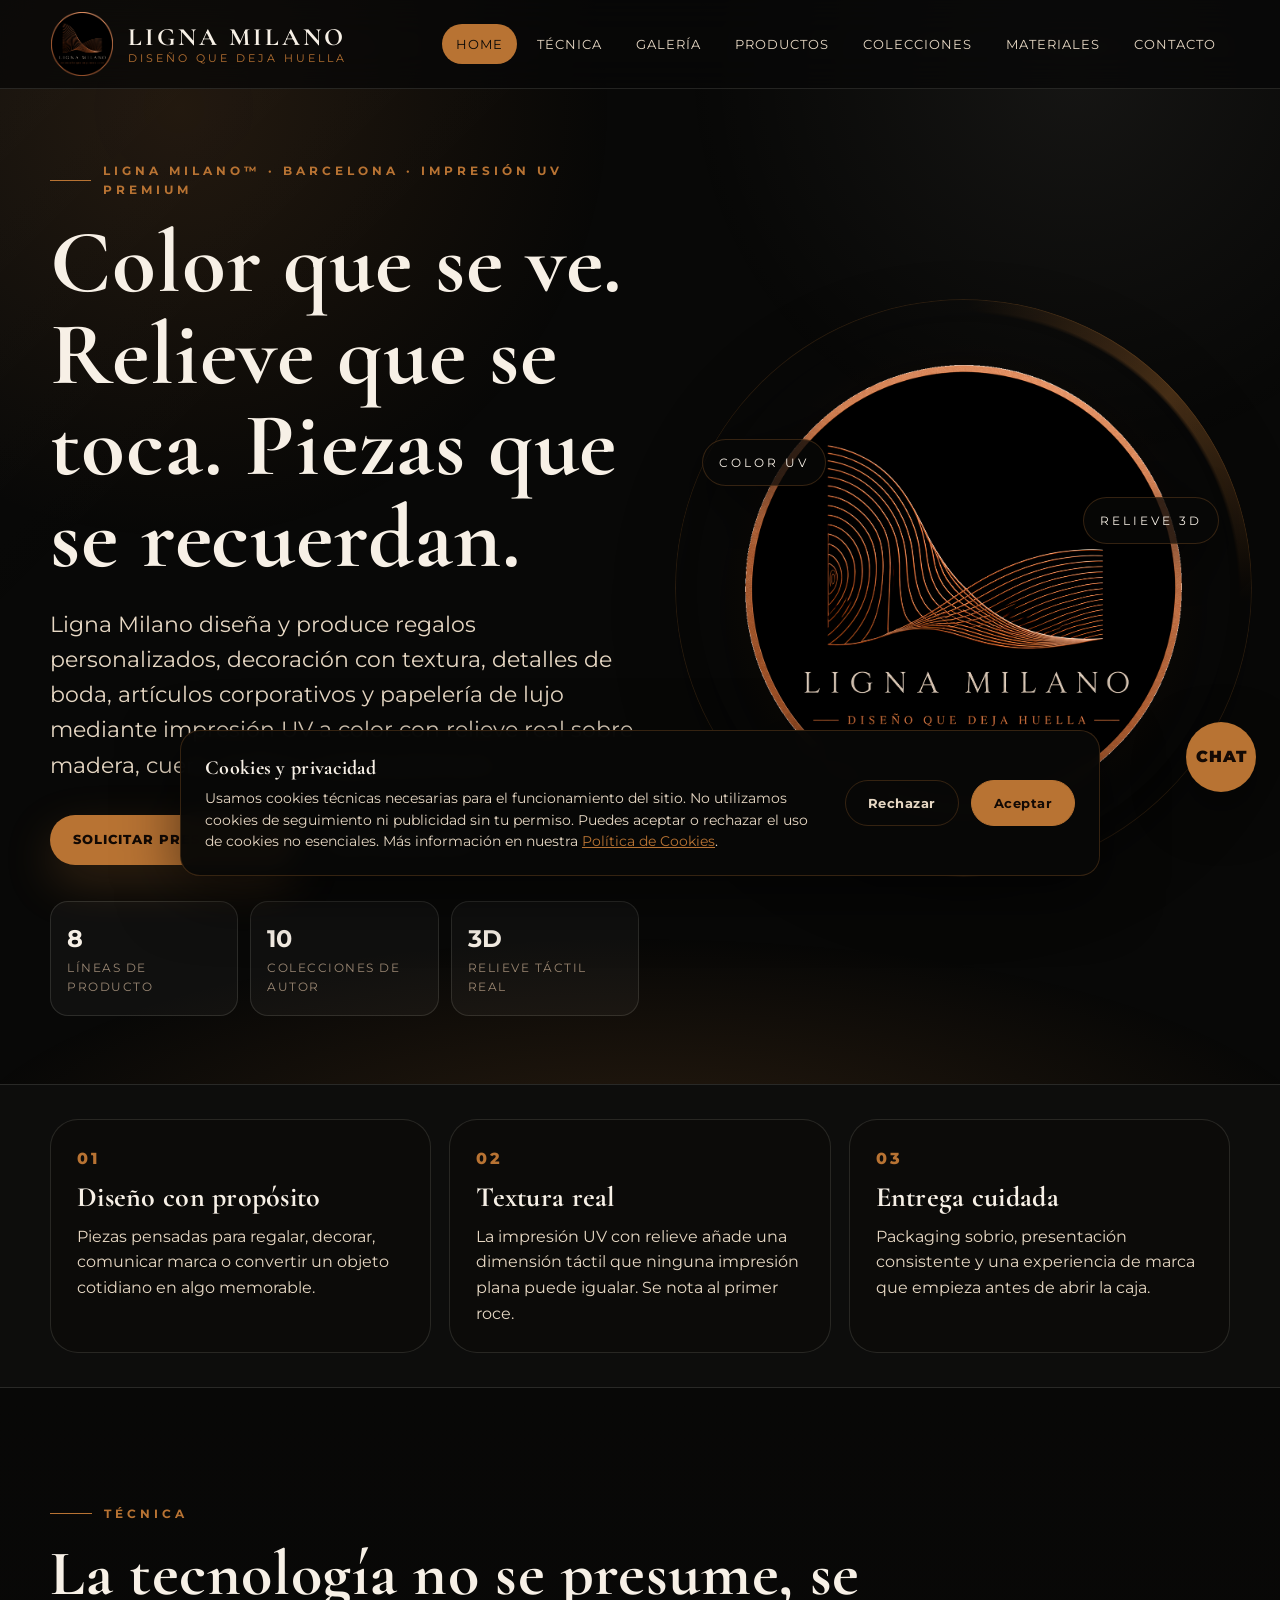
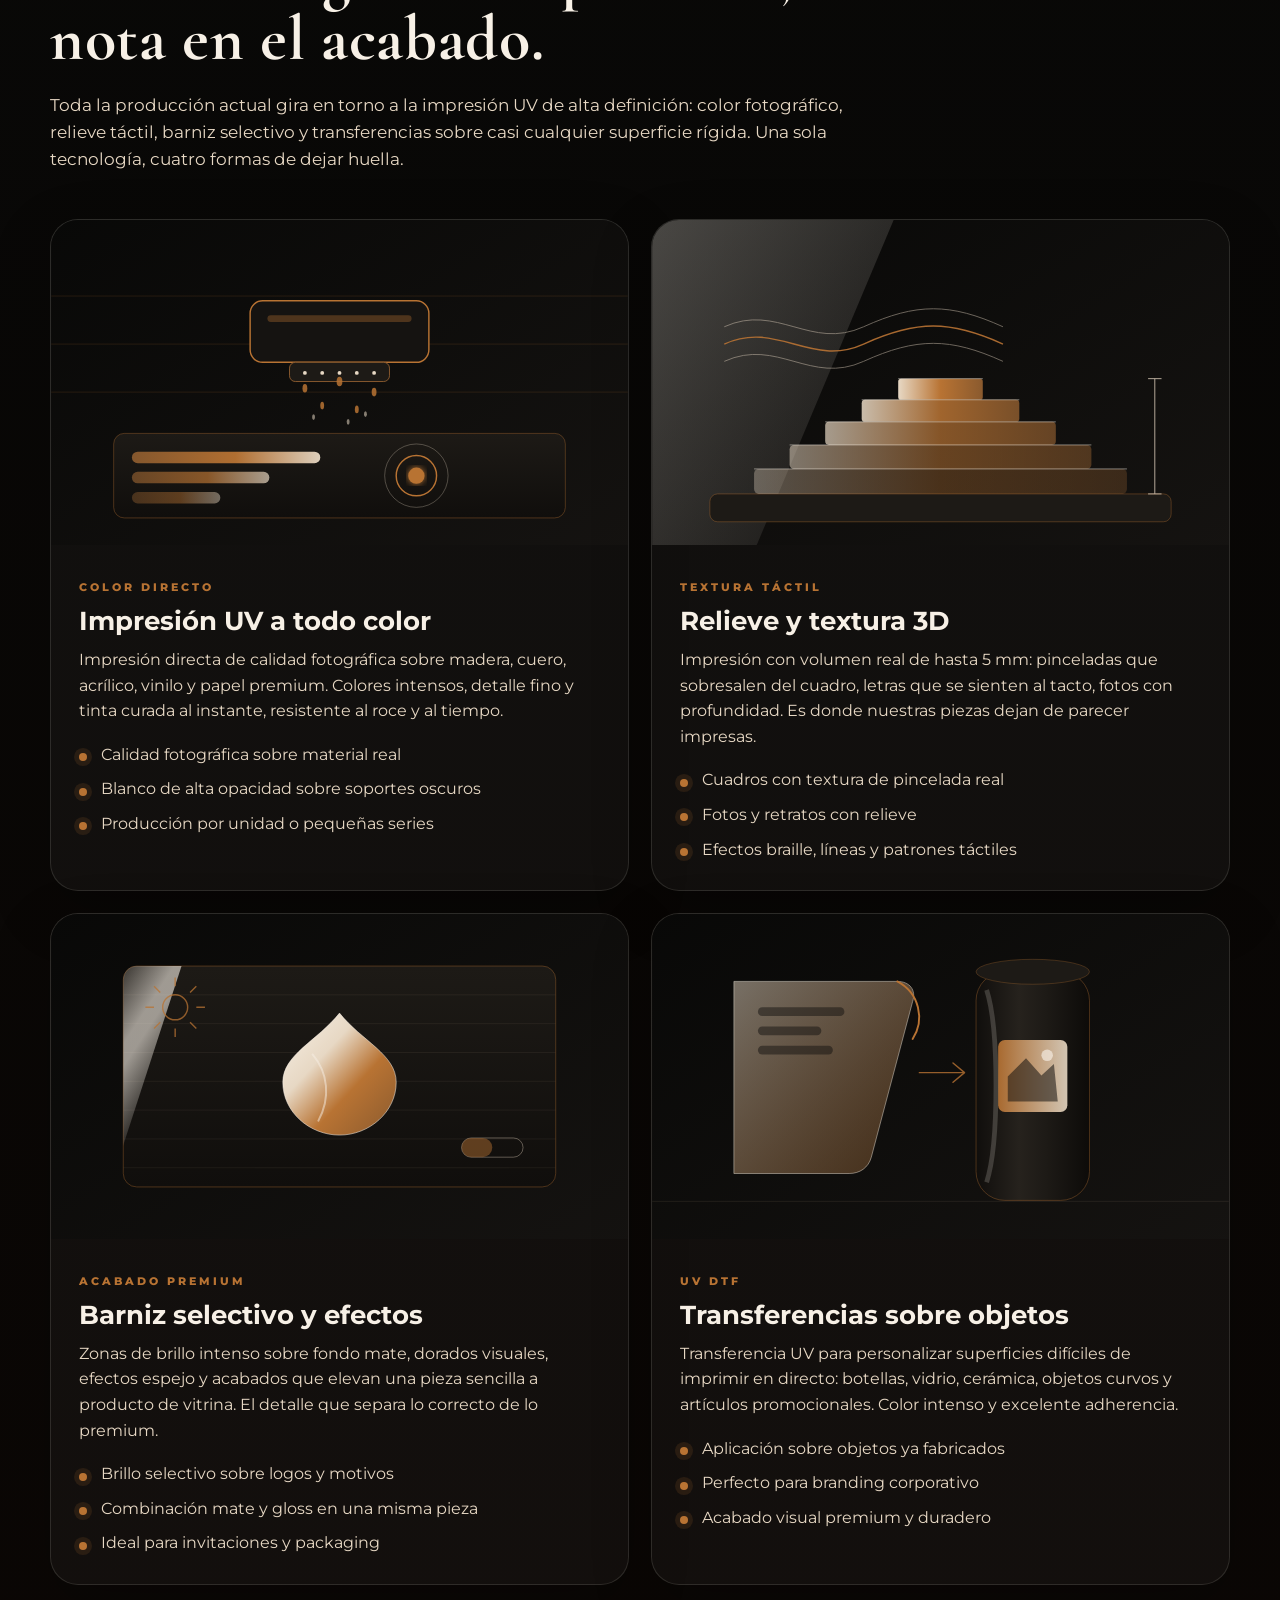
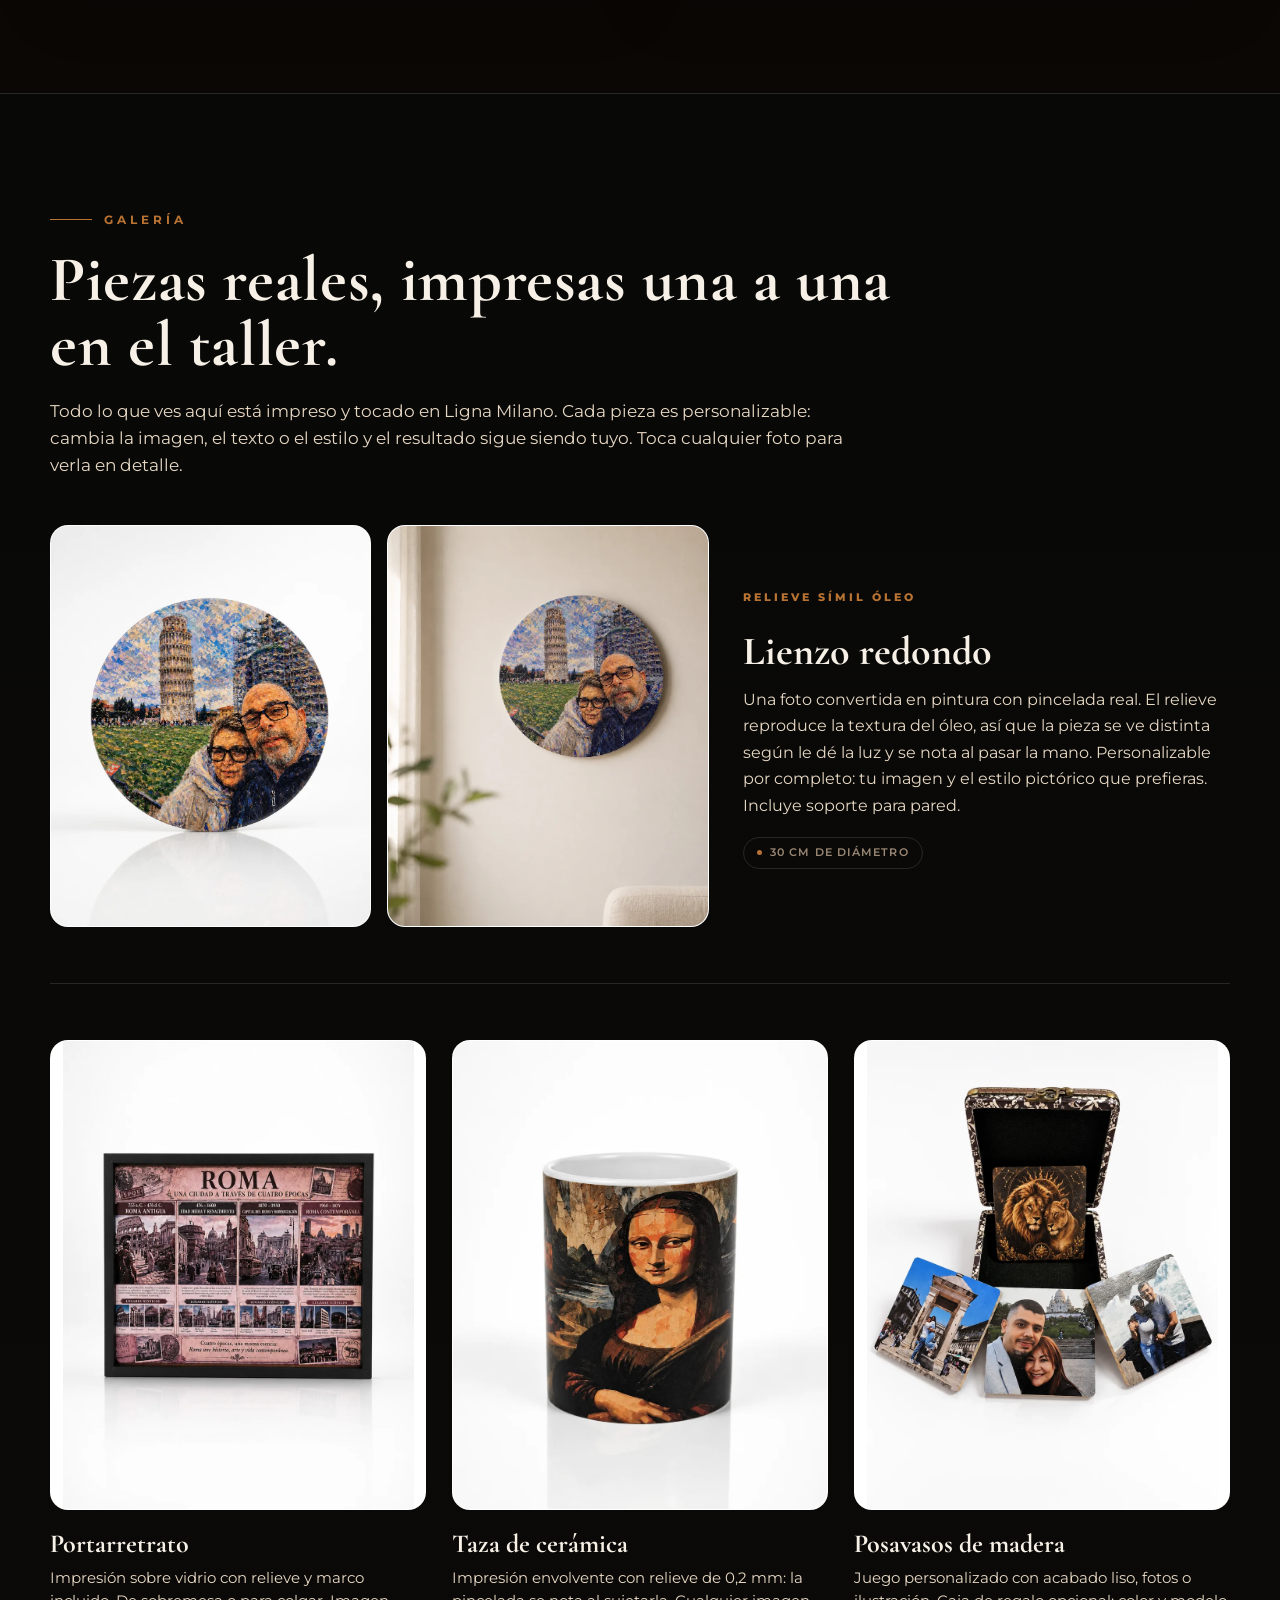
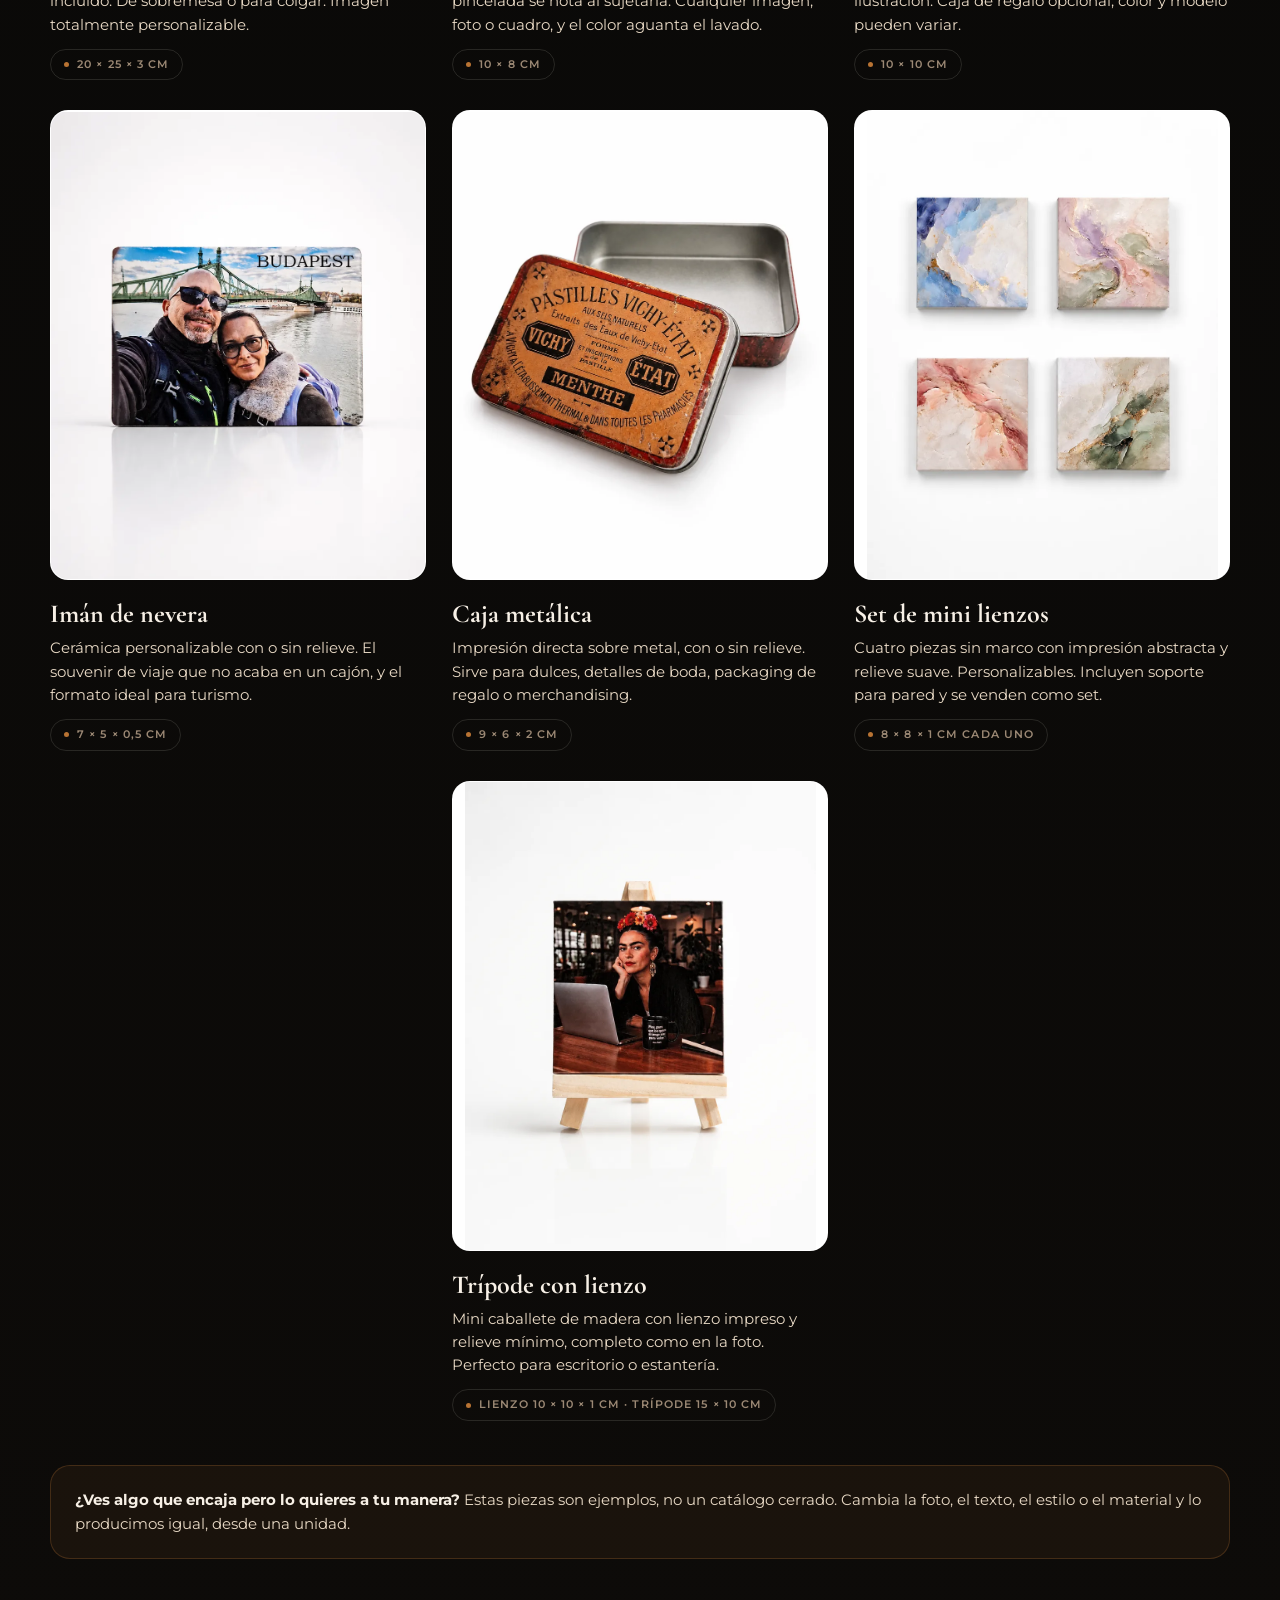
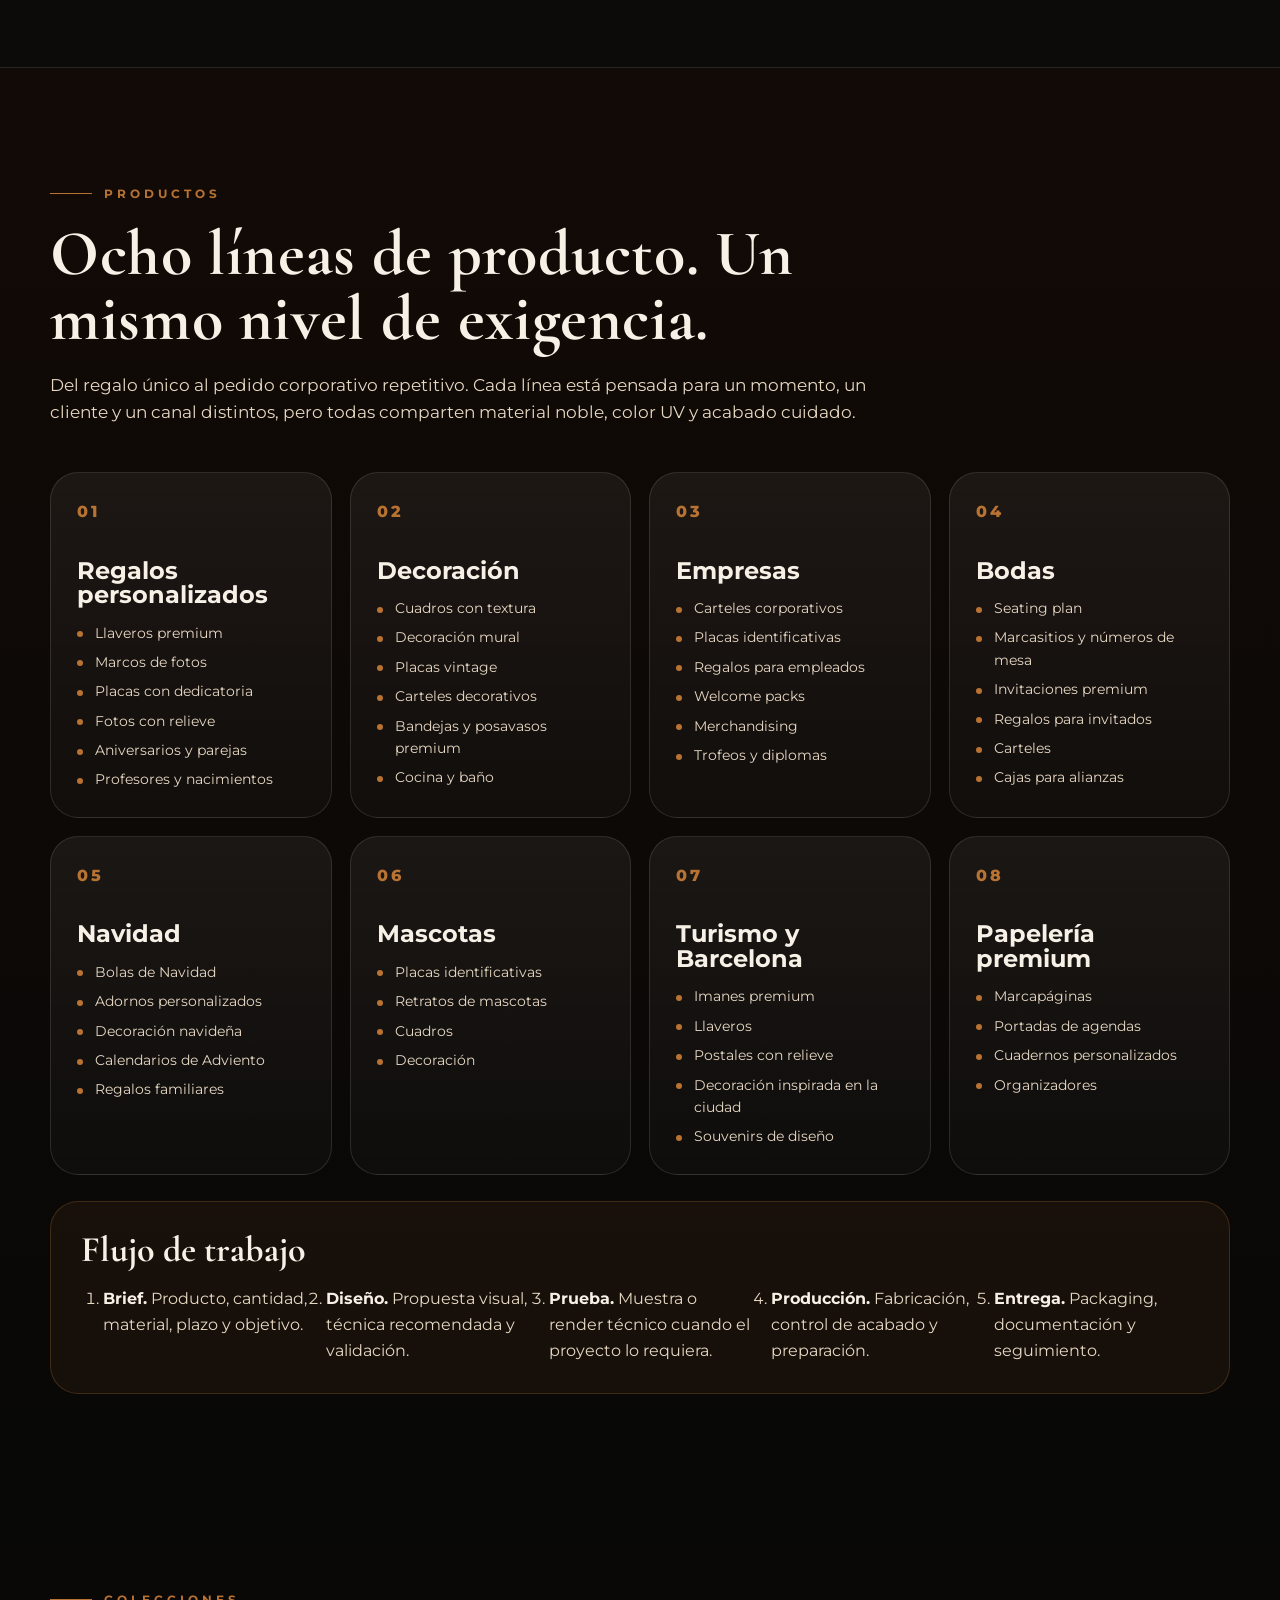
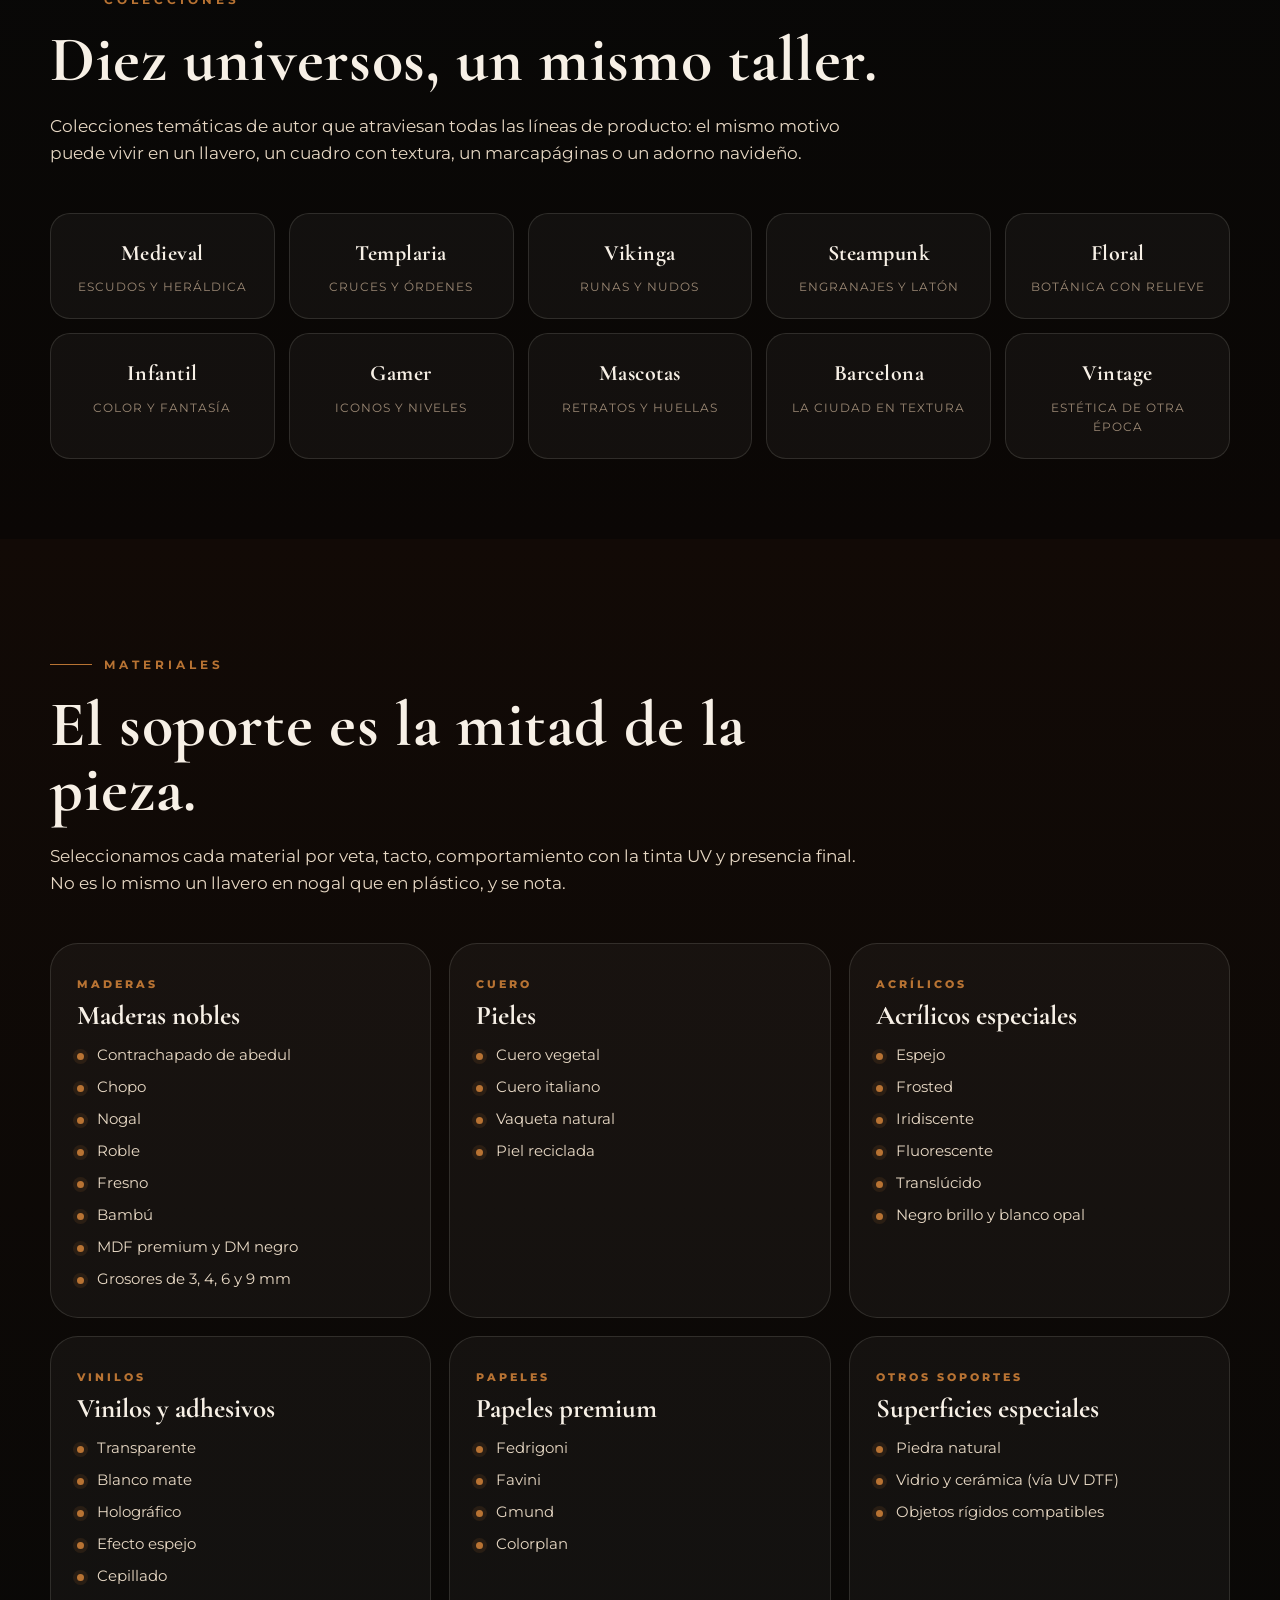
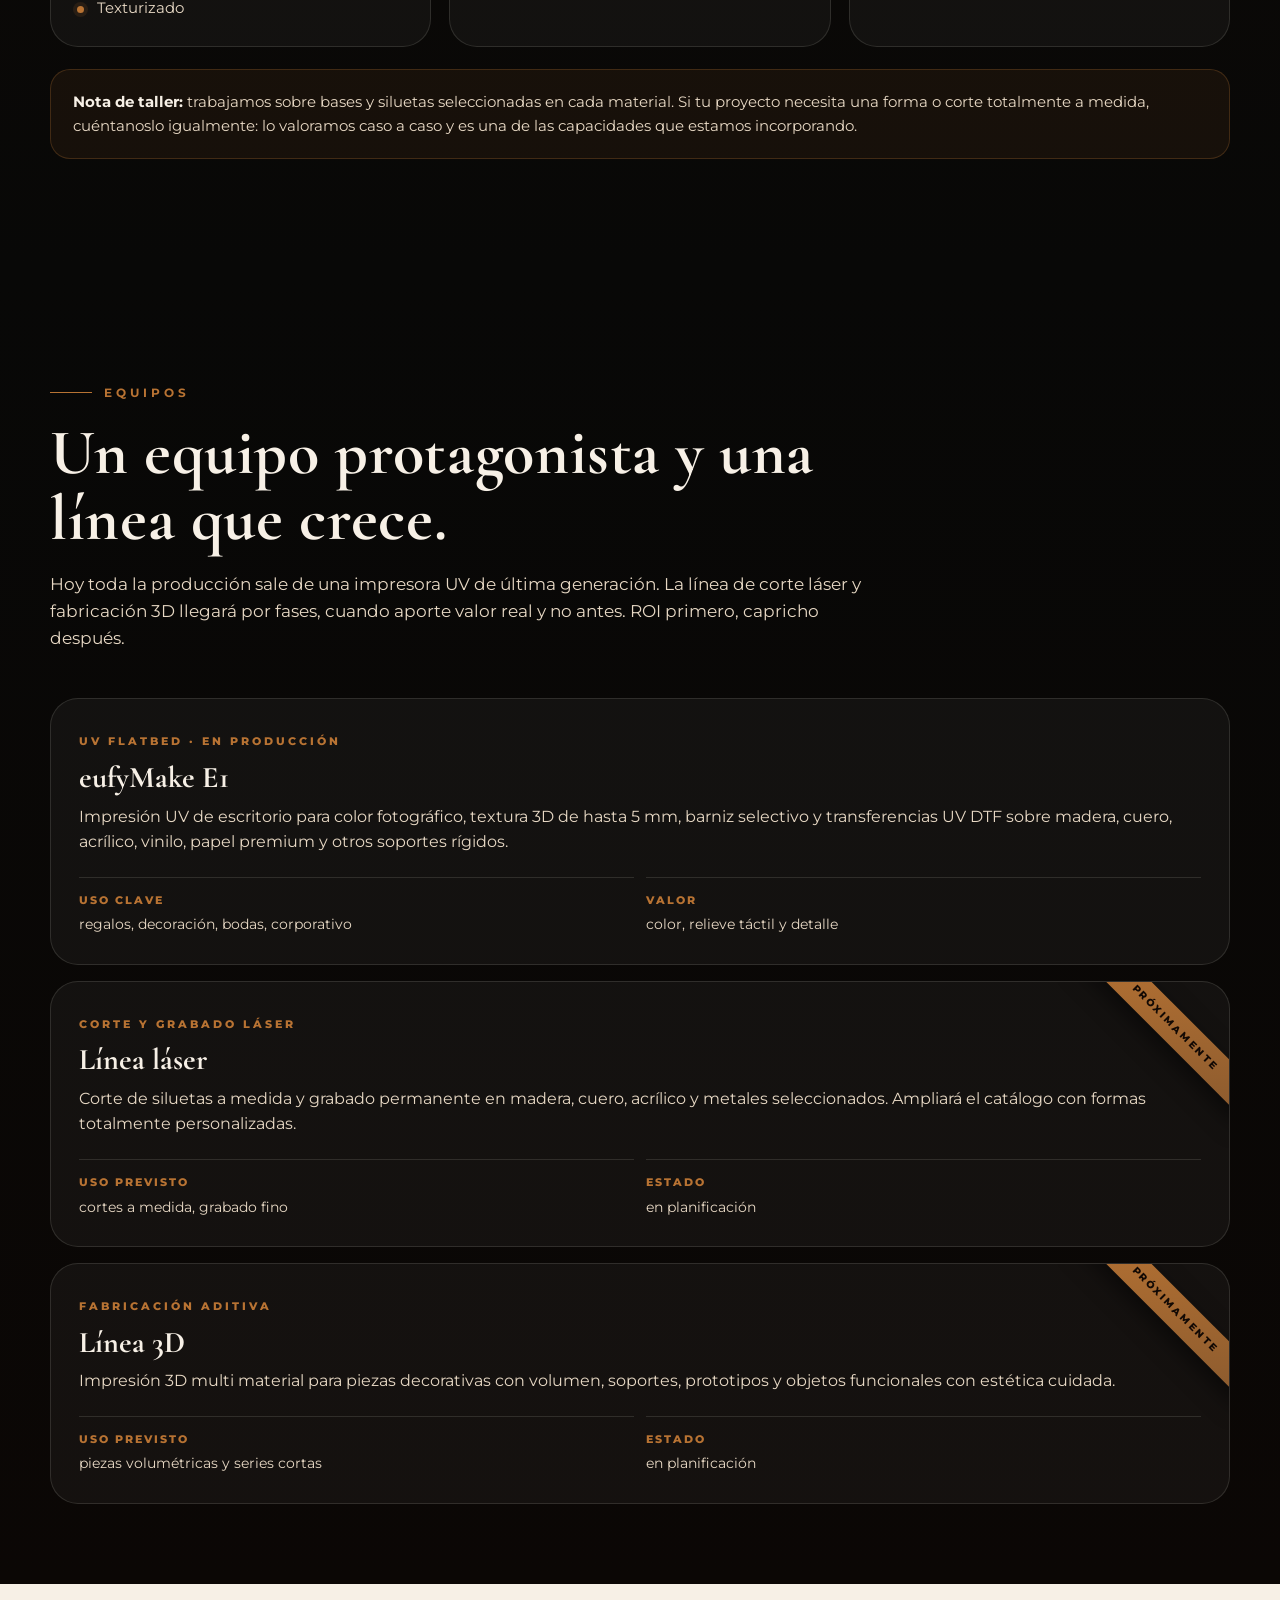
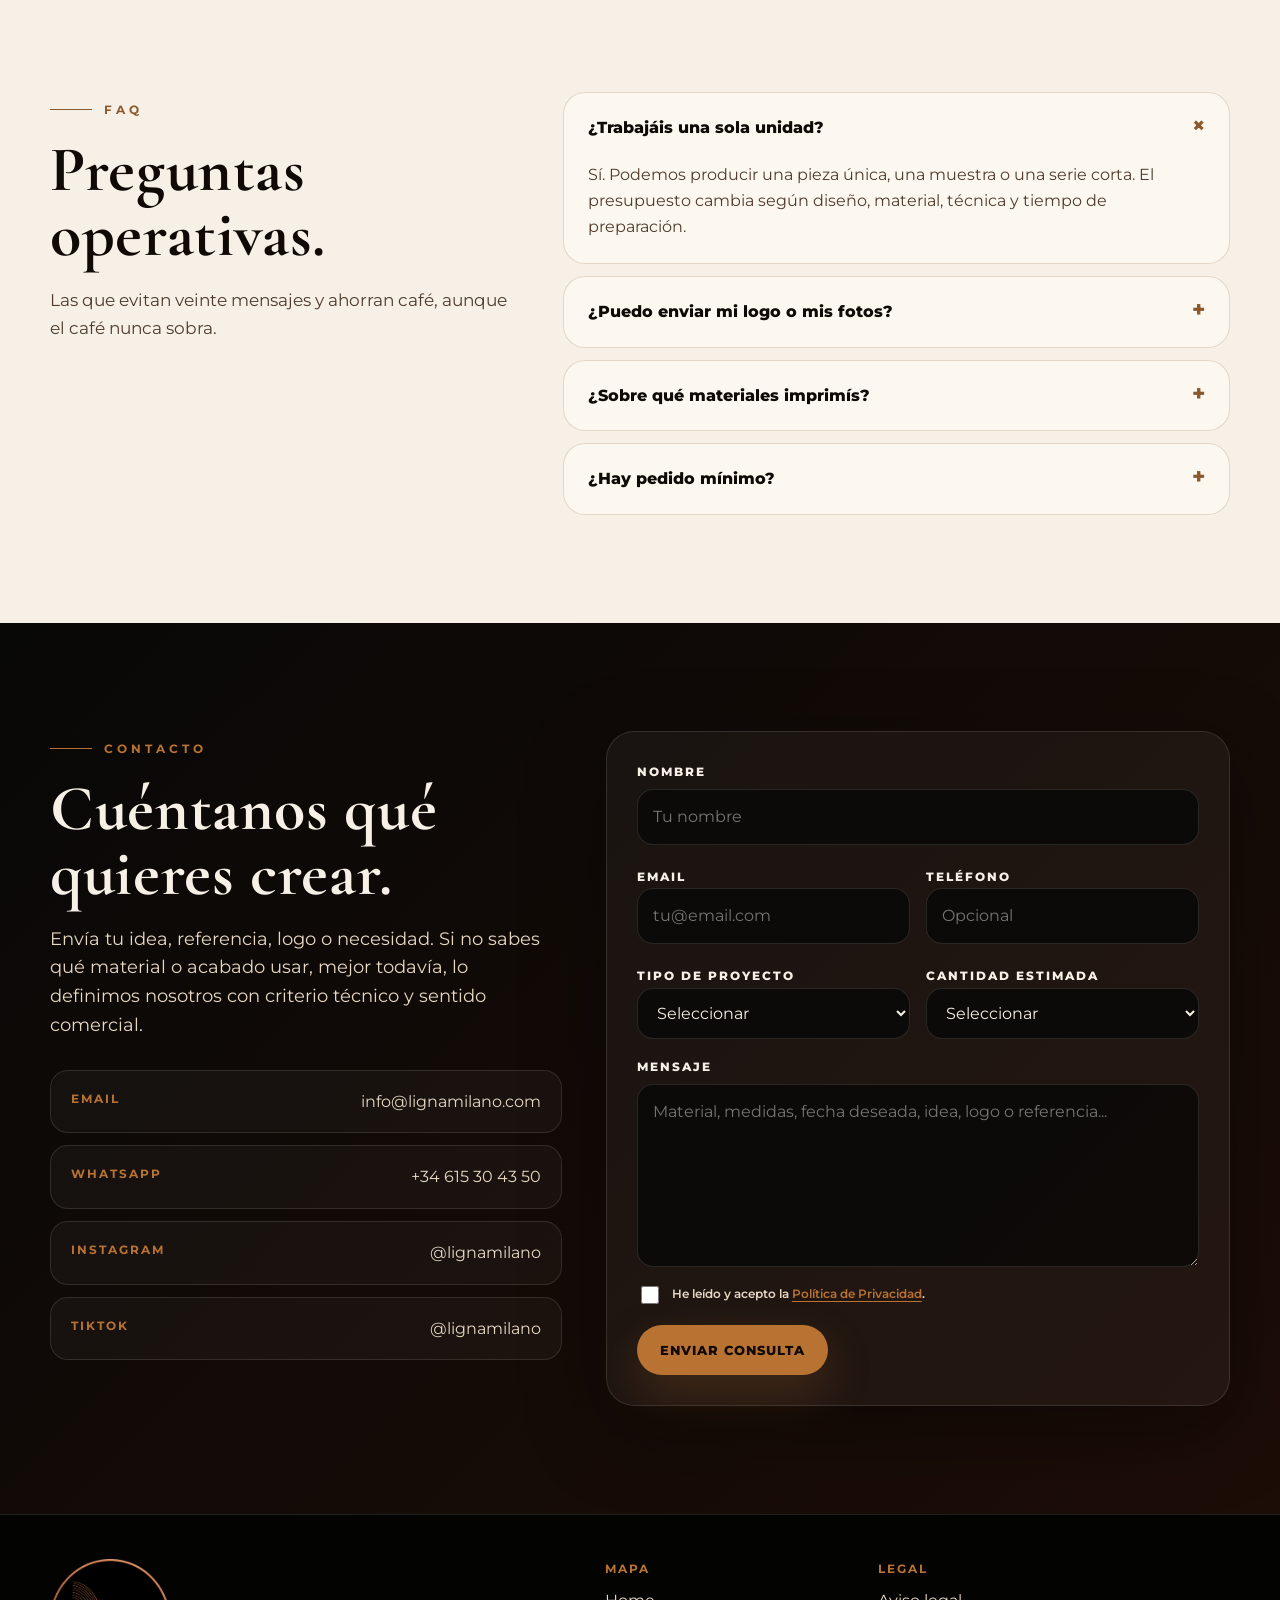
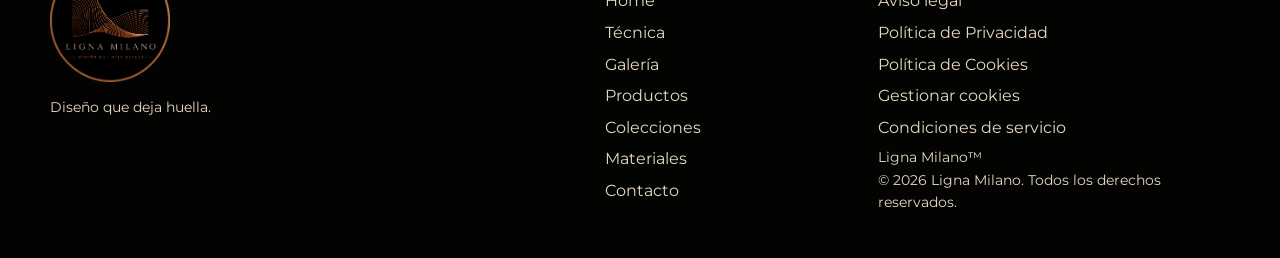
==== commit b883659e: "Nueva pieza: taza de ceramica" ====
--- a/index.html
+++ b/index.html
@@ -297,8 +297,8 @@
       <div class="container">
         <div class="section-heading reveal">
           <span class="eyebrow">Galería</span>
-          <h2>Piezas salidas del taller, no renders.</h2>
-          <p>Todo lo que ves aquí está impreso, tocado y fotografiado en Ligna Milano. Cada pieza es personalizable: cambia la imagen, el texto o el estilo y el resultado sigue siendo tuyo. Toca cualquier foto para verla en detalle.</p>
+          <h2>Piezas reales, impresas una a una en el taller.</h2>
+          <p>Todo lo que ves aquí está impreso y tocado en Ligna Milano. Cada pieza es personalizable: cambia la imagen, el texto o el estilo y el resultado sigue siendo tuyo. Toca cualquier foto para verla en detalle.</p>
         </div>
 
         <article class="piece-featured reveal">
@@ -326,6 +326,15 @@
             <h3>Portarretrato</h3>
             <p>Impresión sobre vidrio con relieve y marco incluido. De sobremesa o para colgar. Imagen totalmente personalizable.</p>
             <span class="piece-spec">20 × 25 × 3 cm</span>
+          </article>
+
+          <article class="piece-card reveal">
+            <button type="button" class="piece-figure" data-piece-title="Taza de cerámica con relieve" data-piece='[{"src":"assets/img/productos/taza-1.webp","alt":"Taza de cerámica blanca con una reinterpretación de la Gioconda impresa con relieve de empaste"},{"src":"assets/img/productos/taza-ambiente.webp","alt":"La taza servida con té sobre la mesa de una cafetería"},{"src":"assets/img/productos/taza-2.webp","alt":"La misma taza girada, mostrando cómo la imagen continúa hasta el asa"},{"src":"assets/img/productos/taza-3.webp","alt":"Cara opuesta de la taza, con el paisaje del fondo envolviendo la cerámica"}]'>
+              <img src="assets/img/productos/taza-1.webp" alt="Taza de cerámica blanca con una reinterpretación de la Gioconda impresa con relieve de empaste" width="900" height="1125" loading="lazy">
+            </button>
+            <h3>Taza de cerámica</h3>
+            <p>Impresión envolvente con relieve de 0,2 mm: la pincelada se nota al sujetarla. Cualquier imagen, foto o cuadro, y el color aguanta el lavado.</p>
+            <span class="piece-spec">10 × 8 cm</span>
           </article>
 
           <article class="piece-card reveal">
--- a/assets/css/uv-update.css
+++ b/assets/css/uv-update.css
@@ -19,8 +19,42 @@
   font-weight: 800;
   vertical-align: middle;
 }
-.equipment-card.is-soon { opacity: .72; }
-.equipment-card.is-soon:hover { opacity: 1; transition: .25s ease; }
+/* Cinta diagonal "Próximamente" en las tarjetas de equipo pendiente */
+.equipment-card.is-soon {
+  position: relative;
+  overflow: hidden;
+}
+.equipment-card.is-soon .badge-soon { display: none; }
+.equipment-card.is-soon .equipment-kicker { max-width: calc(100% - 96px); }
+.equipment-card.is-soon::after {
+  content: "Pr\00F3ximamente";
+  position: absolute;
+  top: 30px;
+  right: -62px;
+  width: 232px;
+  padding: 8px 0;
+  transform: rotate(45deg);
+  background: linear-gradient(135deg, var(--copper), var(--copper-dark));
+  color: #120904;
+  font-family: "Montserrat", system-ui, sans-serif;
+  font-size: 10px;
+  font-weight: 800;
+  letter-spacing: 2.4px;
+  text-transform: uppercase;
+  text-align: center;
+  box-shadow: 0 8px 22px rgba(0, 0, 0, .5);
+  pointer-events: none;
+  z-index: 2;
+}
+@media (max-width: 560px) {
+  .equipment-card.is-soon::after {
+    top: 24px;
+    right: -68px;
+    width: 220px;
+    font-size: 9px;
+    letter-spacing: 2px;
+  }
+}
 
 /* Colecciones */
 .collections-grid {
--- a/assets/css/galeria.css
+++ b/assets/css/galeria.css
@@ -95,6 +95,10 @@
   display: grid;
   grid-template-columns: repeat(3, 1fr);
   gap: 30px 26px;
+}
+/* Si la última fila queda con una sola pieza, se centra */
+.pieces-grid > .piece-card:last-child:nth-child(3n + 1) {
+  grid-column: 2;
 }
 .piece-card h3 {
   font-family: "Cormorant Garamond", Georgia, serif;
@@ -218,12 +222,23 @@
   .piece-featured { grid-template-columns: 1fr; gap: 26px; }
   .piece-featured h3 { font-size: 34px; }
   .pieces-grid { grid-template-columns: repeat(2, 1fr); }
+  .pieces-grid > .piece-card:last-child:nth-child(3n + 1) { grid-column: auto; }
+  .pieces-grid > .piece-card:last-child:nth-child(2n + 1) {
+    grid-column: 1 / -1;
+    max-width: calc(50% - 13px);
+    margin-inline: auto;
+  }
   .lightbox .lb-prev { left: 6px; }
   .lightbox .lb-next { right: 6px; }
   .lightbox .lb-close { top: -50px; }
 }
 @media (max-width: 620px) {
   .pieces-grid { grid-template-columns: 1fr; gap: 34px; }
+  .pieces-grid > .piece-card:last-child:nth-child(2n + 1) {
+    grid-column: auto;
+    max-width: none;
+    margin-inline: 0;
+  }
   .piece-featured { margin-bottom: 40px; padding-bottom: 40px; }
   .piece-featured h3 { font-size: 30px; }
   .lightbox { padding: 16px; }
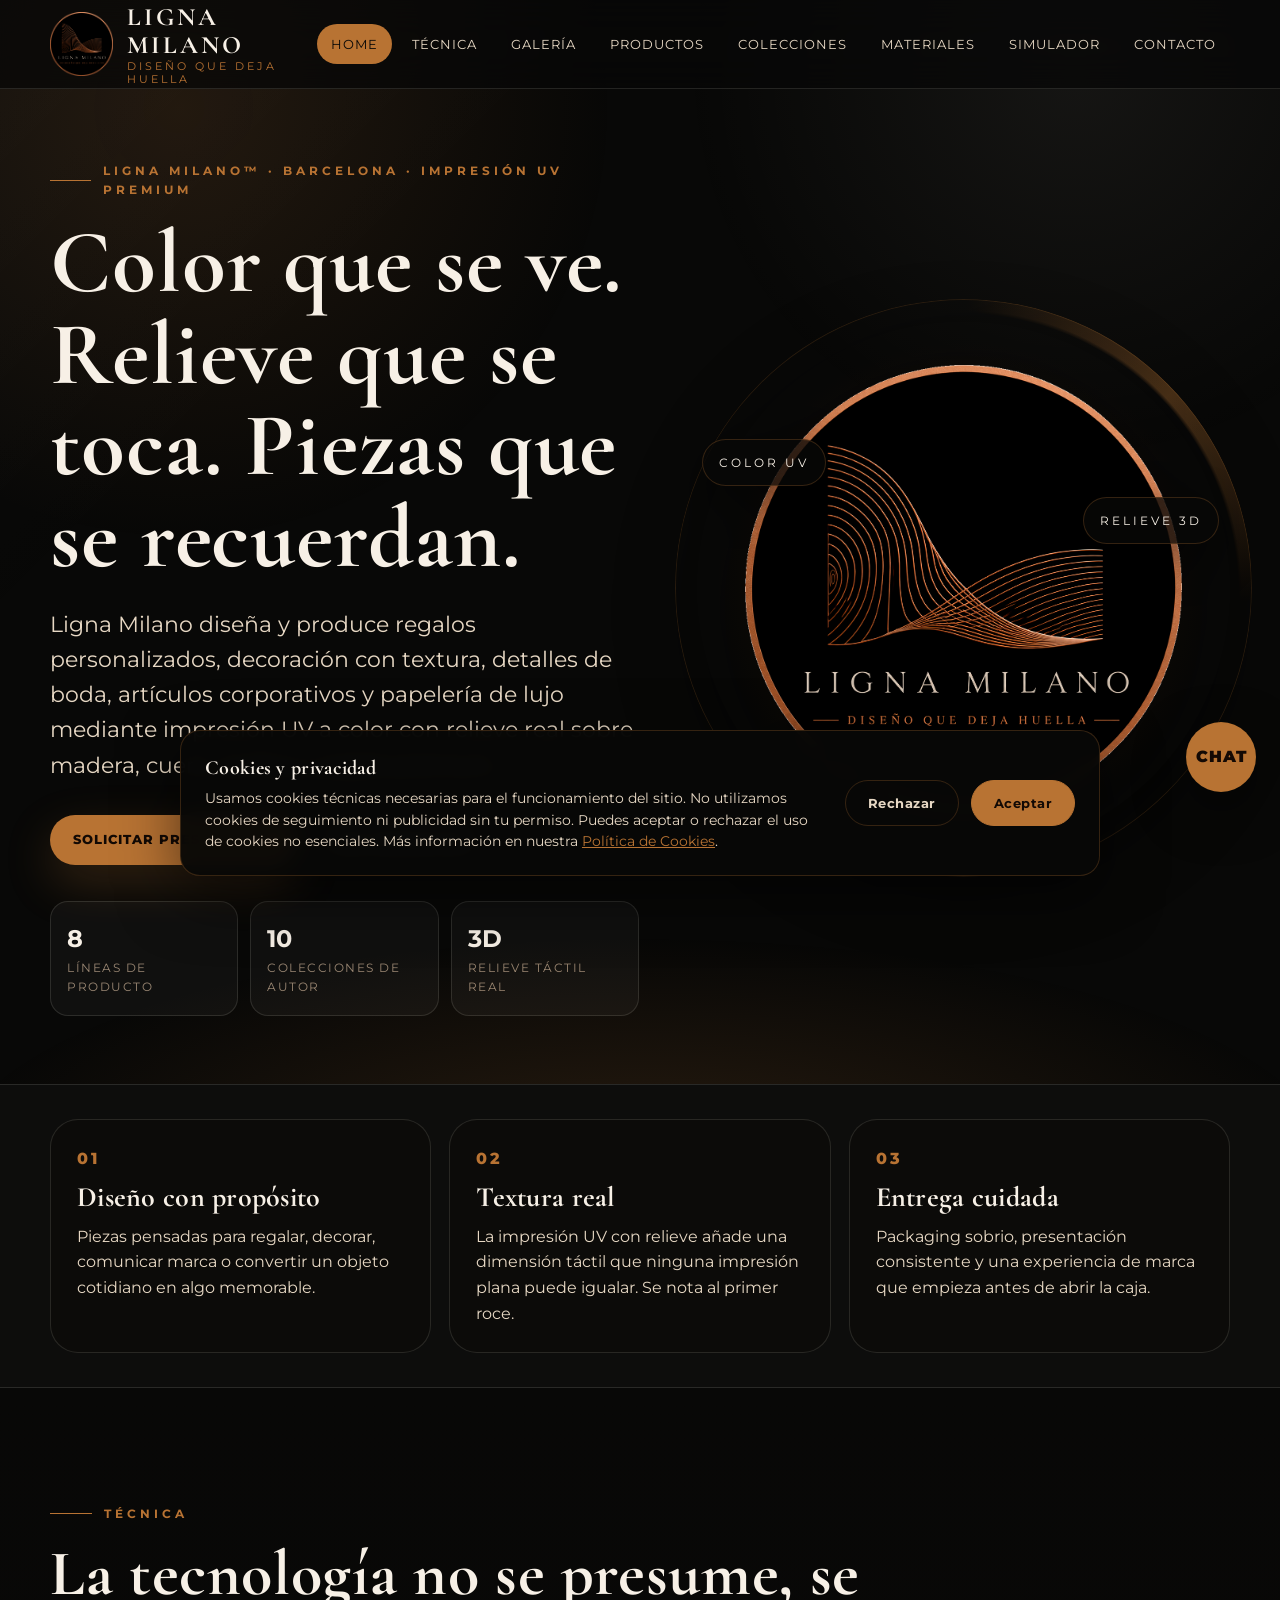
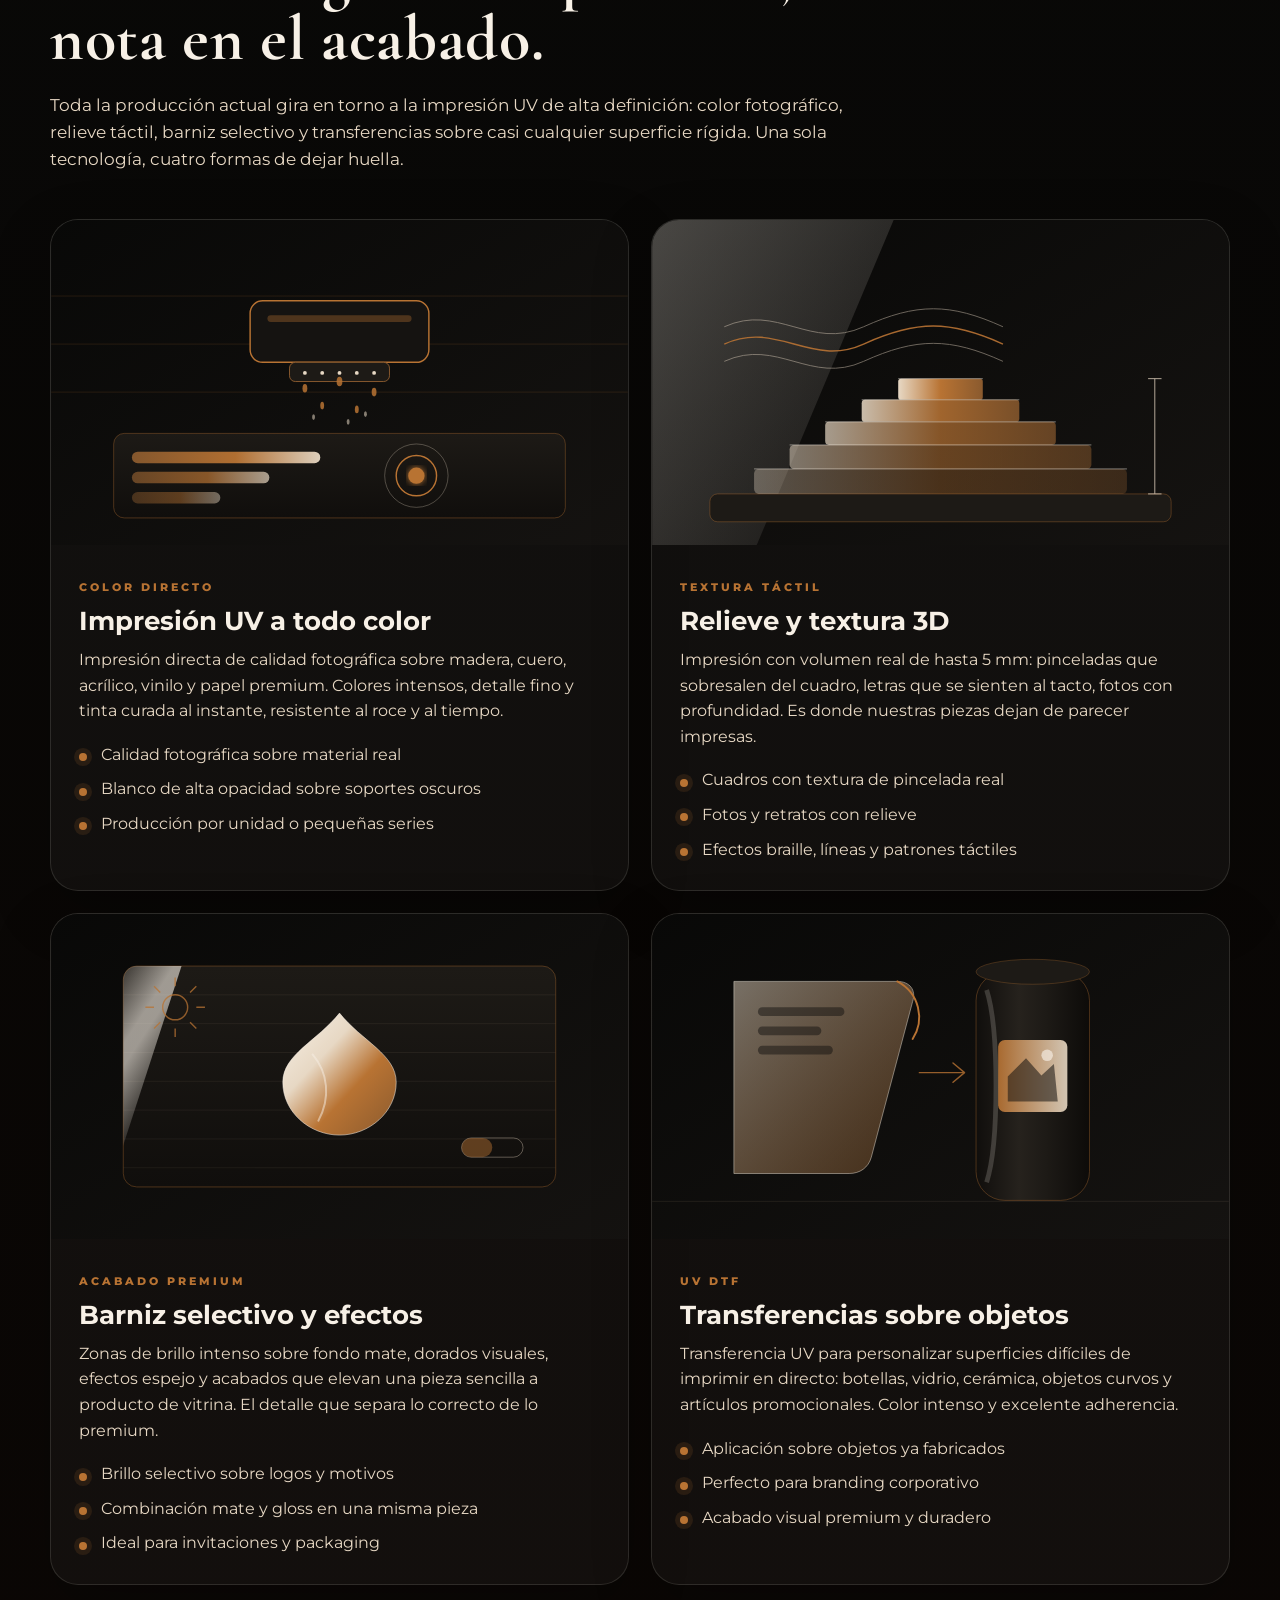
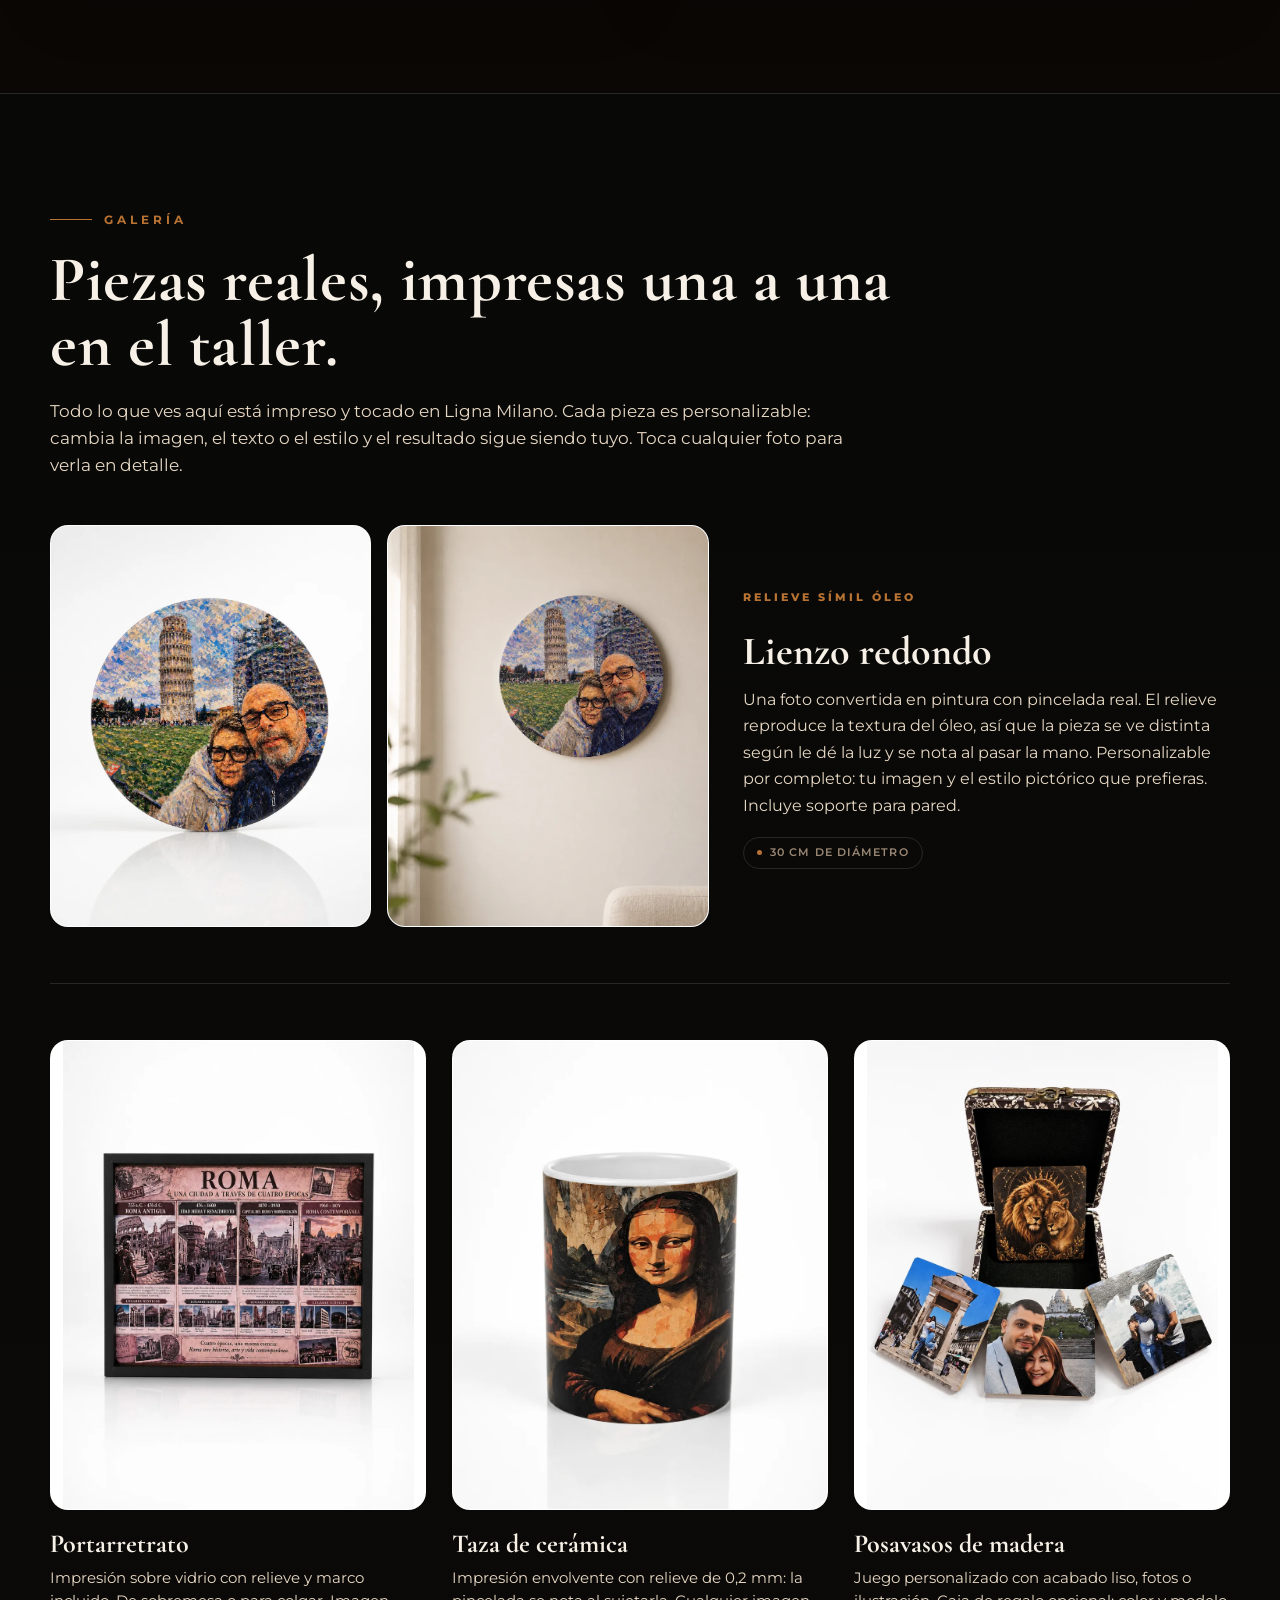
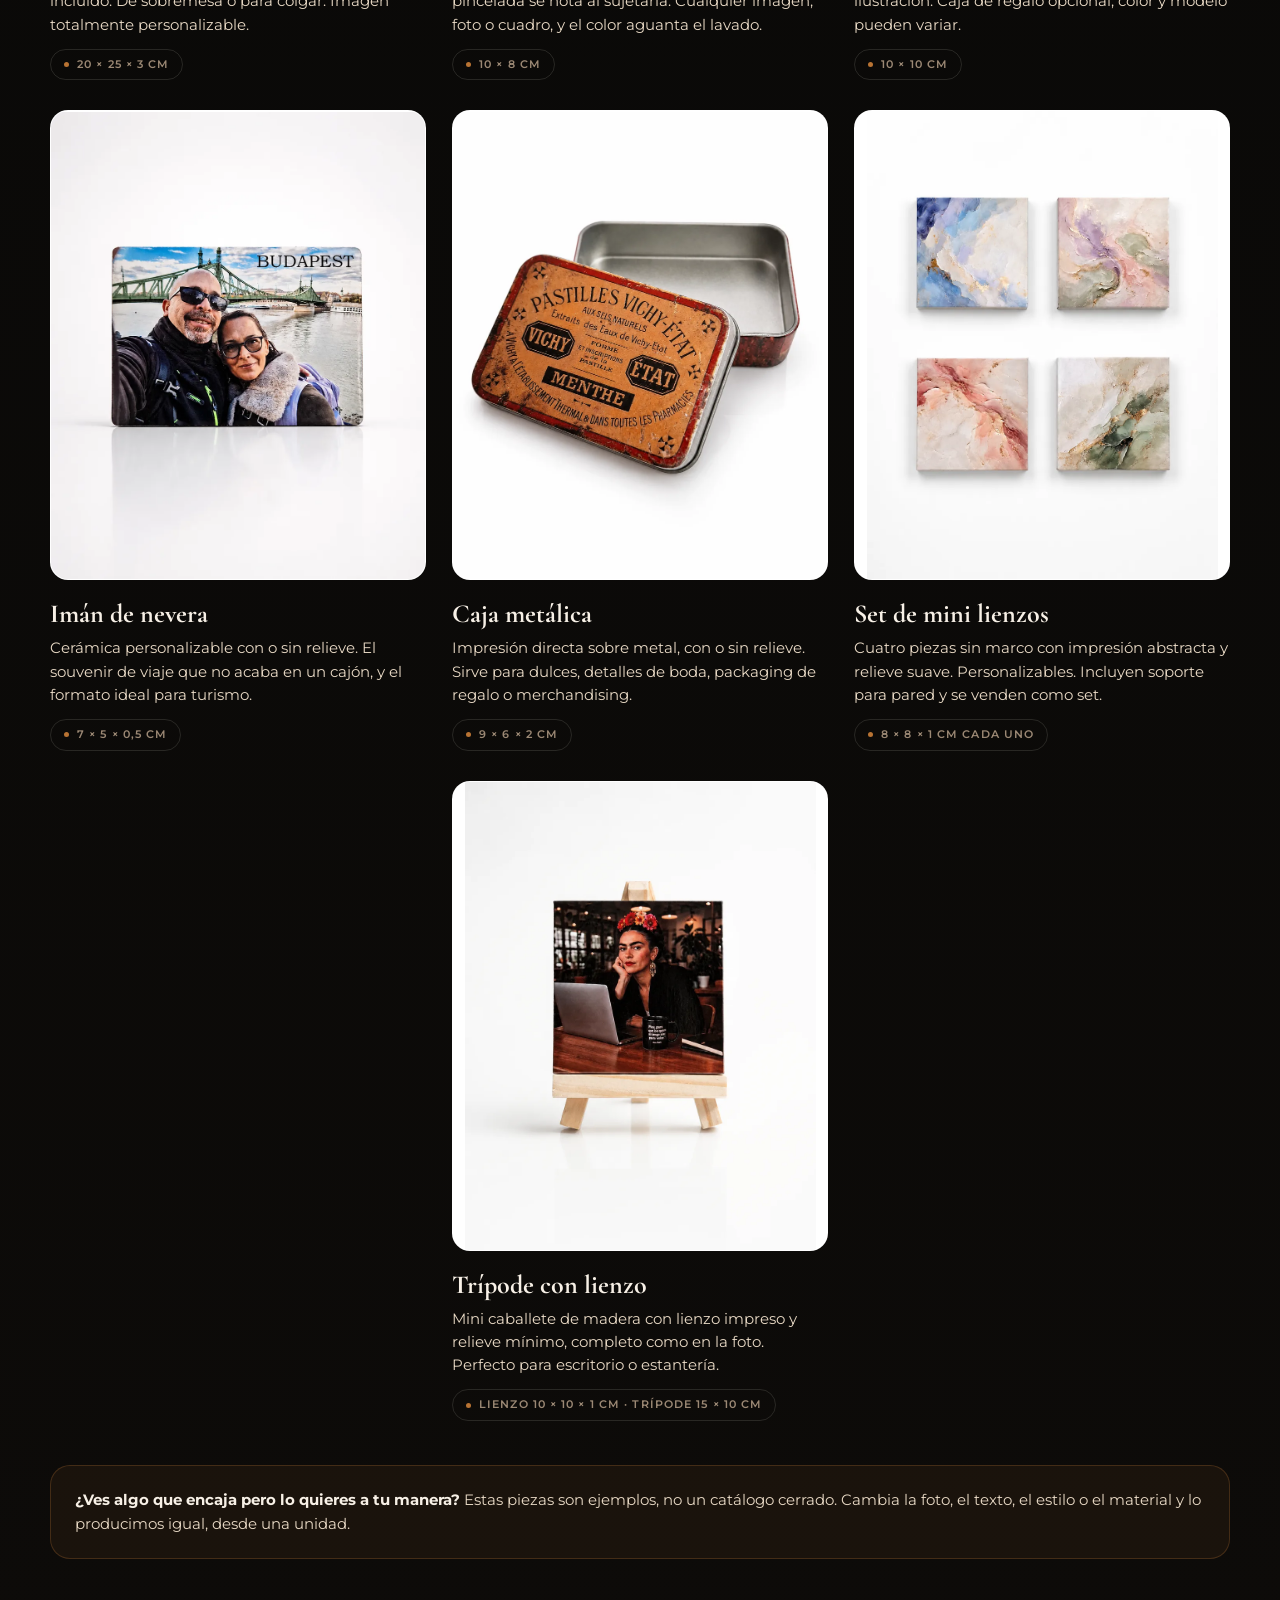
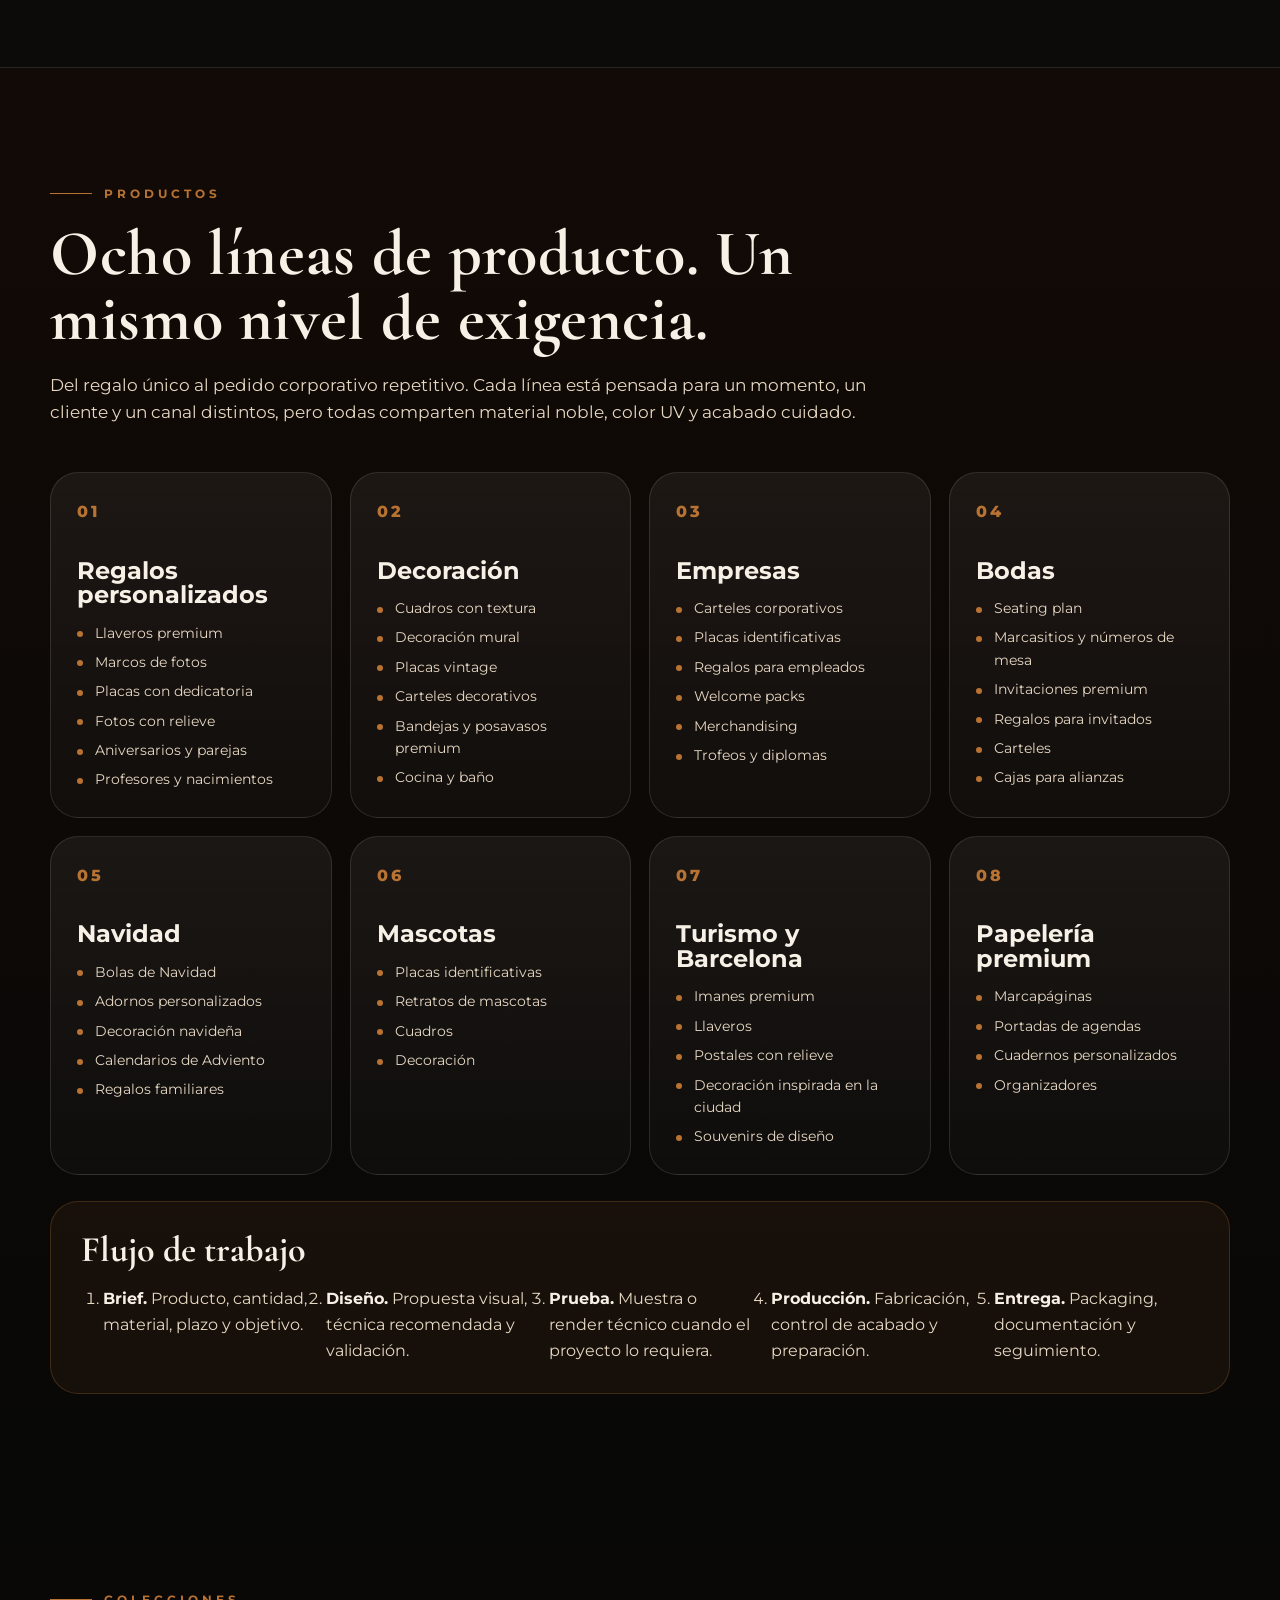
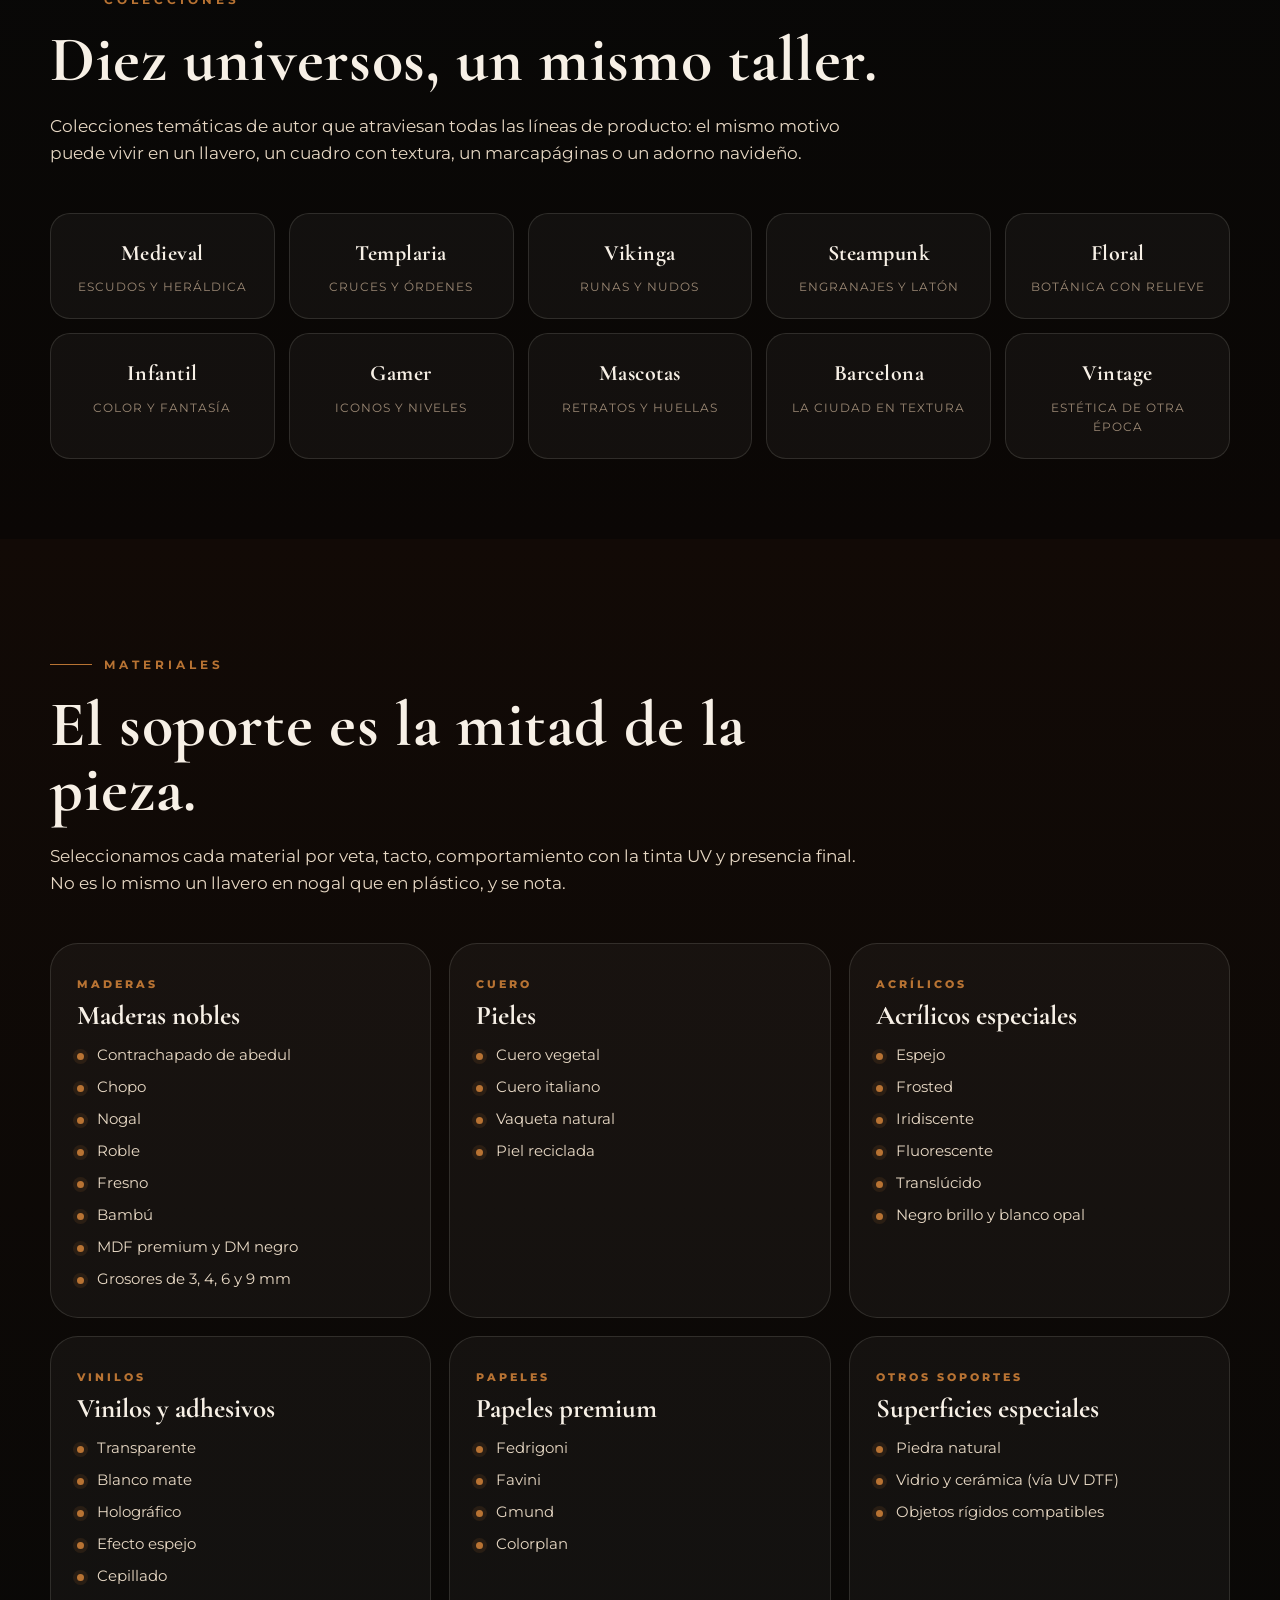
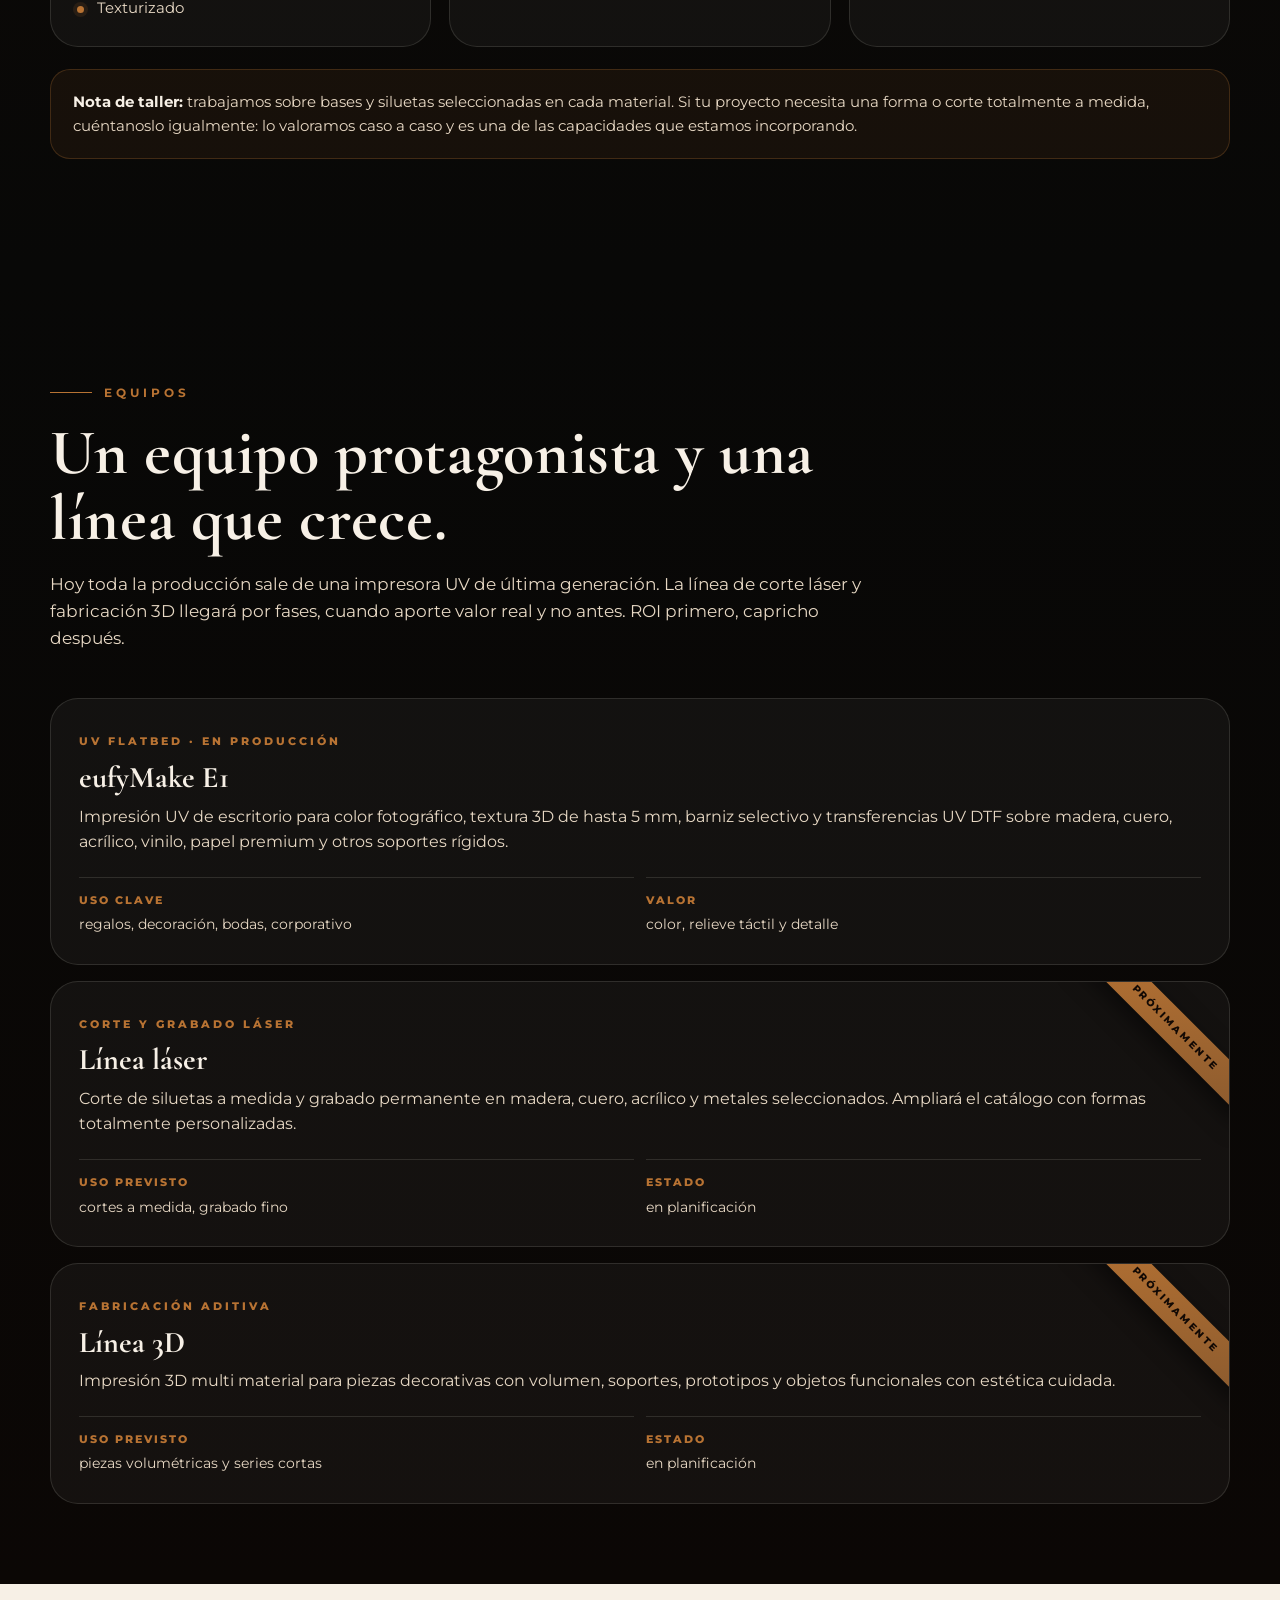
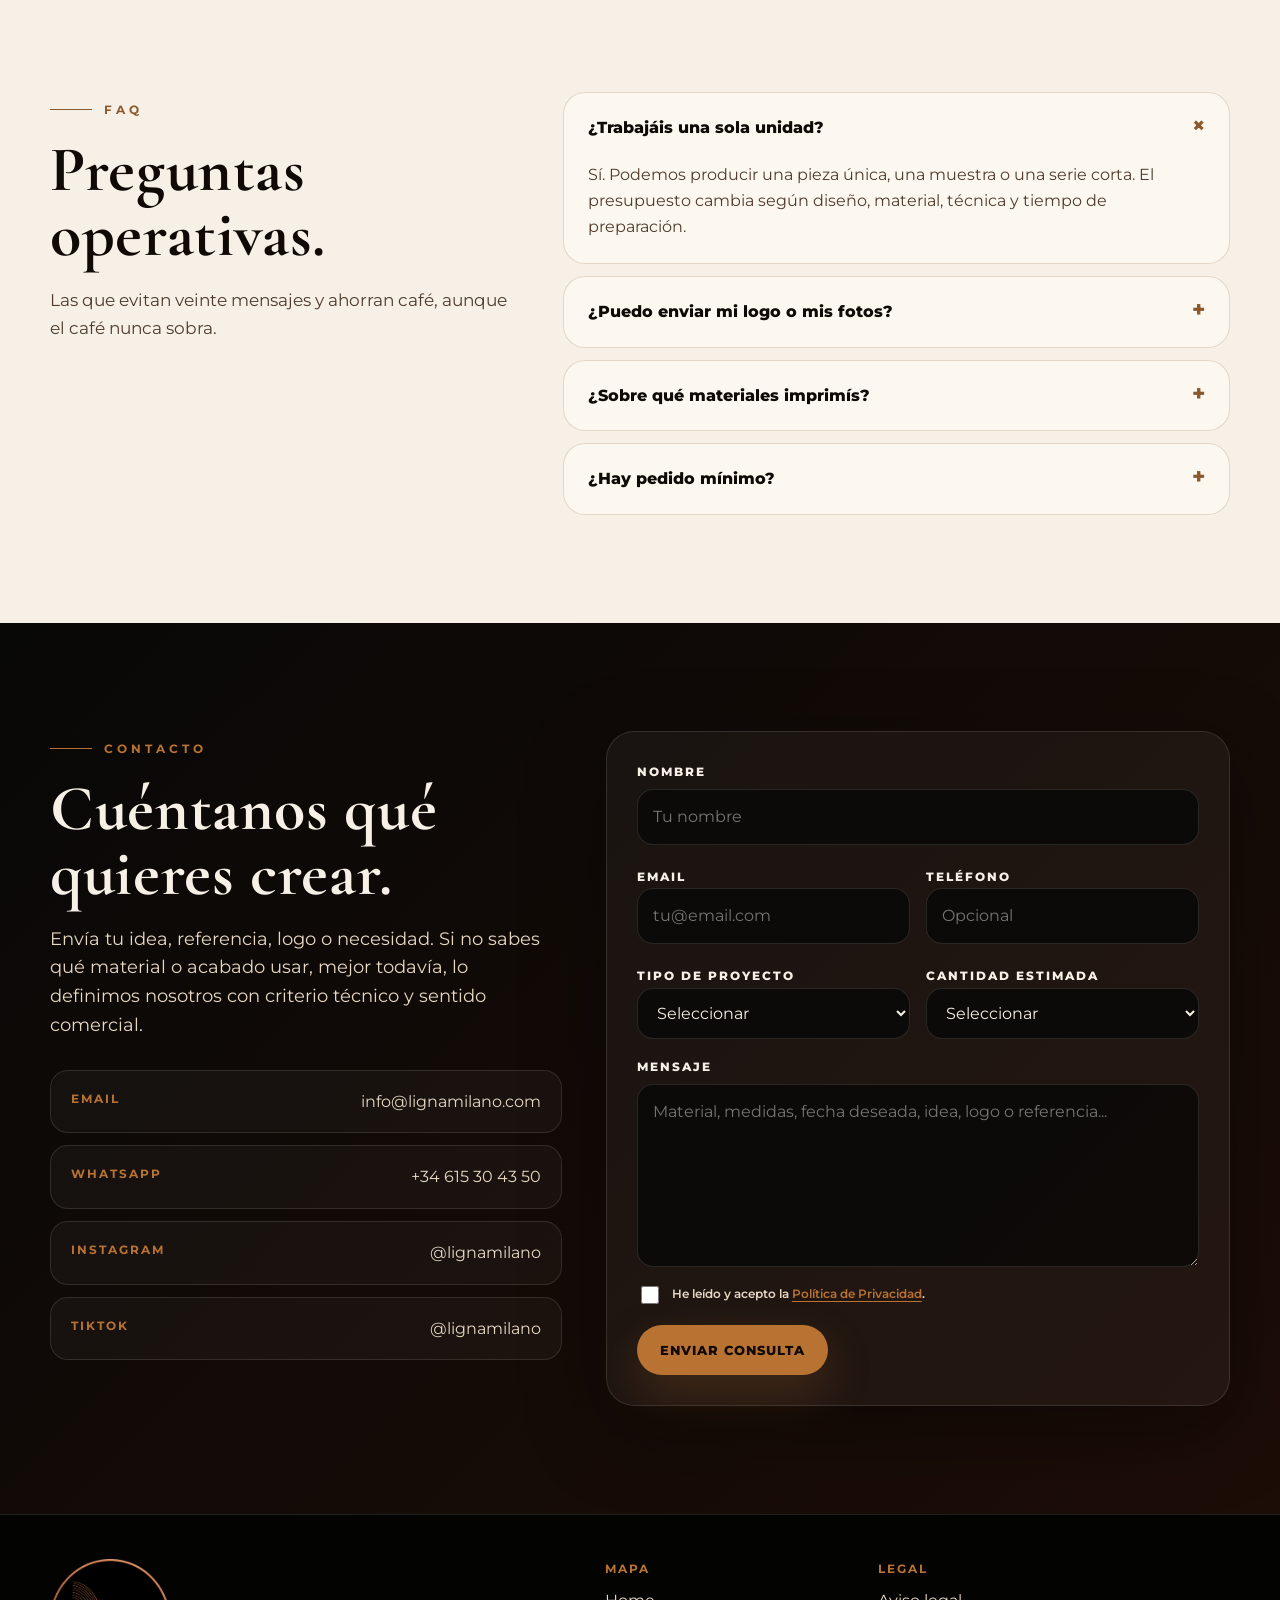
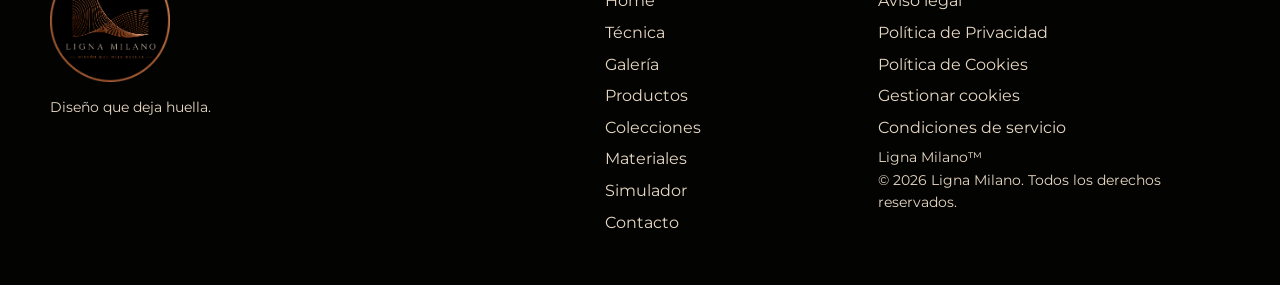
==== commit 77f89d9f: "Simulador de producto" ====
--- a/index.html
+++ b/index.html
@@ -171,6 +171,7 @@
         <a href="#productos">Productos</a>
         <a href="#colecciones">Colecciones</a>
         <a href="#materiales">Materiales</a>
+        <a href="simulador.html">Simulador</a>
         <a href="#contacto">Contacto</a>
       </nav>
     </div>
@@ -783,6 +784,7 @@
         <a href="#productos">Productos</a>
         <a href="#colecciones">Colecciones</a>
         <a href="#materiales">Materiales</a>
+        <a href="simulador.html">Simulador</a>
         <a href="#contacto">Contacto</a>
       </div>
       <div>
